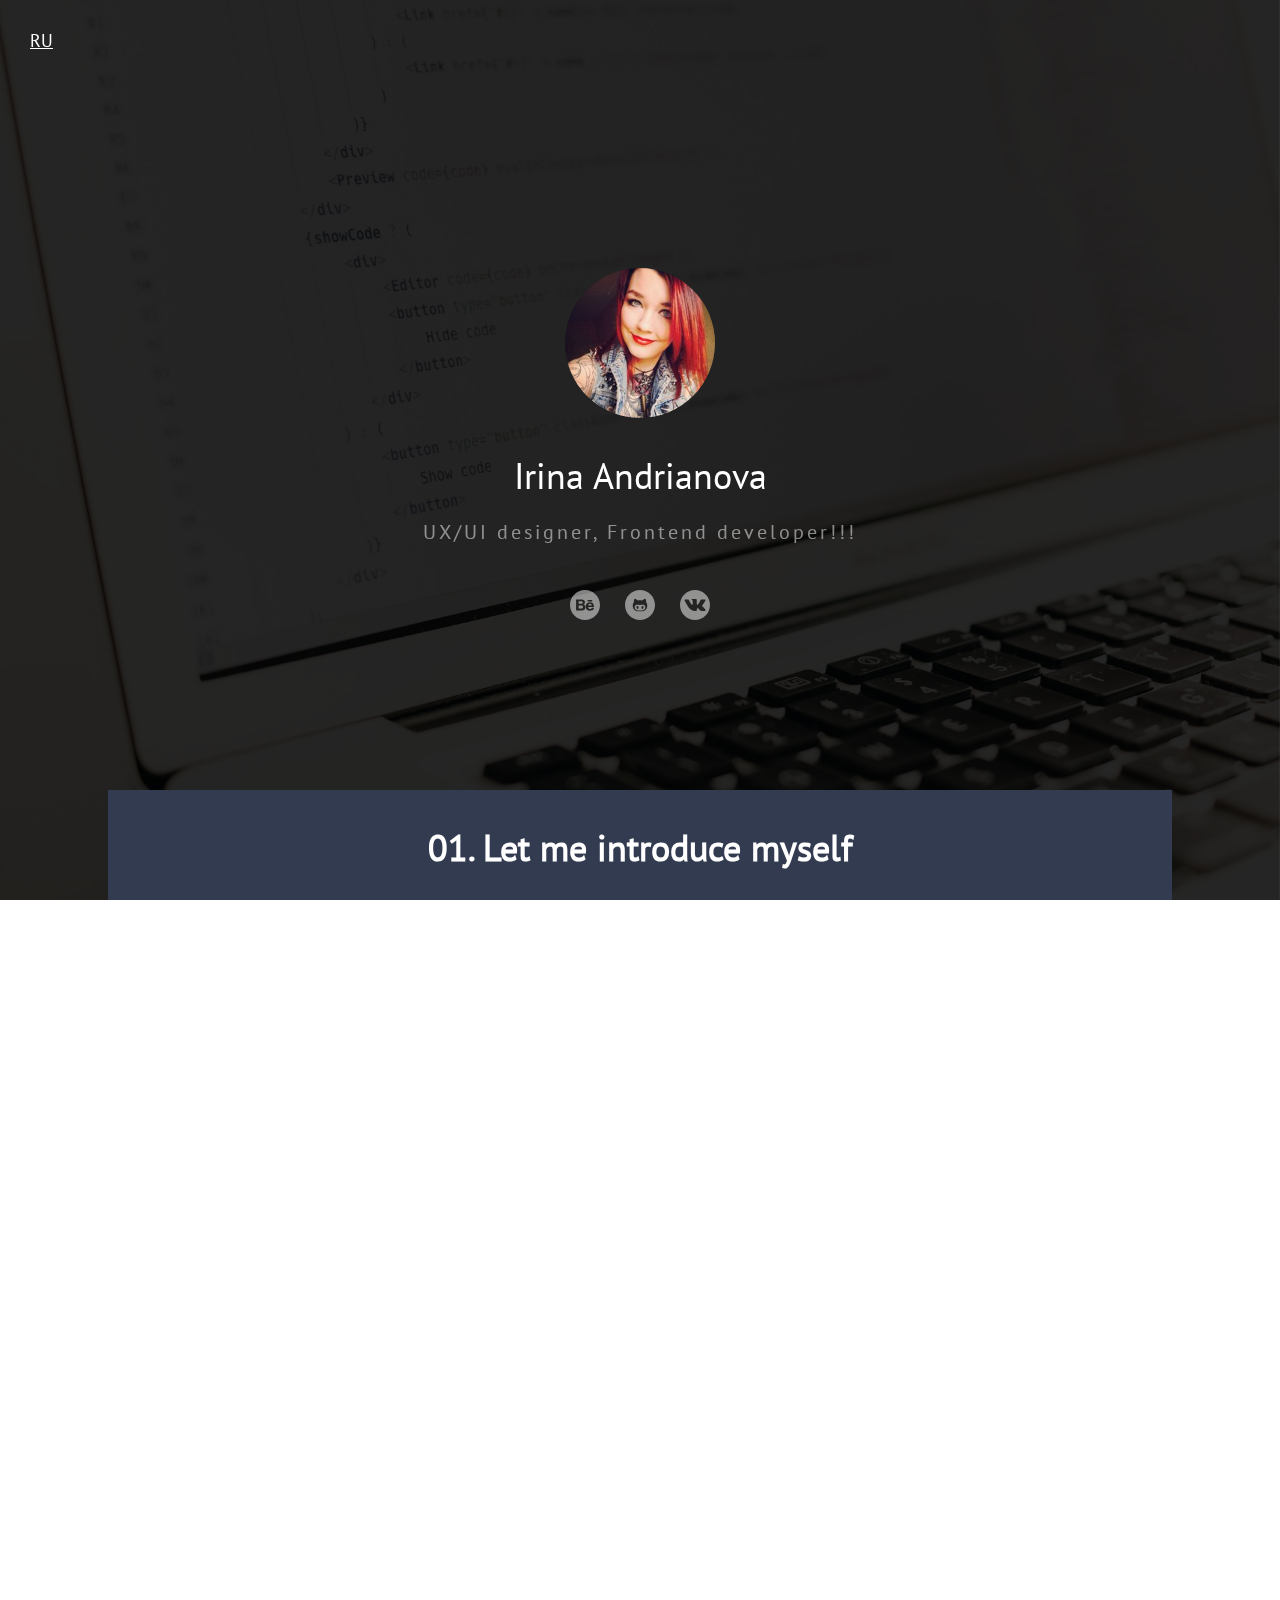
==== index.html @ 2f780cd1 "design" ====
<!DOCTYPE html>
<html>
	<head>
	<meta charset="UTF-8">
	<meta http-equiv="X-UA-Compatible" content="IE=edge,chrome=1">
	<meta name="viewport" content="width=device-width, initial-scale=1">
	<title> Irina Andrianova </title>
	<link href='css/style.css' media='screen, projection' rel='stylesheet' type='text/css' />
	<link href="../img/favicon.ico" rel="shortcut icon" type="image/x-icon" />
</head>
<body>
	<header class='header'>
	<a href="#" class="header__interlink englishActive_js" id="interlink" title="Поменять язык!!!">
		RU
	</a>
	<div class="container">
		<div class="row middle-xs center-xs">
			<figure class="logo col-xs-12" rol='banner'>
				<img src="../img/photo.jpg" alt="logo irina andrianova" class="logo__photo">
				<span class="logo__text" data-id="name" id="name">Irina Andrianova</span>
				<span class="logo__description" id="range">UX/UI designer, Frontend developer!!!</span>
			</figure>
			<div class="header__socials col-xs-12">
				<div class="header__wrap">
					<a target="_blank" href="https://www.behance.net/irinaoxymoron" class="header__link" title="Behance">
						<svg version="1.1" id="Capa_1" xmlns="http://www.w3.org/2000/svg" xmlns:xlink="http://www.w3.org/1999/xlink" x="0px" y="0px"
	 width="30px" height="30px" viewBox="0 0 49.652 49.652" style="enable-background:new 0 0 49.652 49.652; fill: inherit;"
	 xml:space="preserve">
<g>
	<g>
		<g>
			<path d="M20.894,20.686c0-1.9-1.293-1.9-1.293-1.9h-0.685h-4.634H14.28v4.078h4.991C20.134,22.864,20.894,22.589,20.894,20.686z"
				/>
			<path d="M33.221,22.864c-2.821,0-3.215,2.814-3.215,2.814h6.002C36.008,25.68,36.045,22.864,33.221,22.864z"/>
			<path d="M19.601,25.68h-5.318v4.886h4.711c0.08,0,0.198,0.004,0.339,0c0.757-0.019,2.196-0.235,2.196-2.374
				C21.529,25.656,19.601,25.68,19.601,25.68z"/>
			<path d="M24.826,0C11.137,0,0,11.137,0,24.826c0,13.688,11.137,24.826,24.826,24.826c13.688,0,24.826-11.138,24.826-24.826
				C49.652,11.137,38.516,0,24.826,0z M29.219,16.615h7.539v2.251h-7.539V16.615z M25.407,28.419c0,5.577-5.806,5.395-5.806,5.395
				h-5.318h-0.156h-4.034V15.539h4.034h0.156h5.318c2.891,0,5.172,1.597,5.172,4.867c0,3.269-2.788,3.477-2.788,3.477
				C25.66,23.882,25.407,28.419,25.407,28.419z M39.512,28.119h-9.471c0,3.396,3.217,3.182,3.217,3.182
				c3.036,0,2.93-1.966,2.93-1.966h3.219c0,5.218-6.254,4.859-6.254,4.859c-7.503,0-7.021-6.985-7.021-6.985
				s-0.007-7.022,7.021-7.022C40.549,20.187,39.51,28.119,39.512,28.119z"/>
		</g>
	</g>
</g>
                </svg>
					</a>
					<a target="_blank" href="https://github.com/irinaoxymoron" class="header__link" title="GitHub">
						<svg version="1.1" id="Capa_1" xmlns="http://www.w3.org/2000/svg" xmlns:xlink="http://www.w3.org/1999/xlink" x="0px" y="0px"
	 viewBox="0 0 96 96" width="30px" height="30px"  style="enable-background:new 0 0 96 96; fill: inherit;" xml:space="preserve">
<g>
	<path style="fill:inherit;" d="M48.07,47.746c-0.022,0-0.047-0.001-0.07-0.002c-0.024,0.001-0.049,0.002-0.071,0.002
		c-5.957,0-11.206-1.508-14.308,1.34c-1.859,1.709-2.642,3.768-2.642,5.985c0,9.261,7.42,10.398,16.949,10.398h0.142
		c9.529,0,16.949-1.138,16.949-10.398c0-2.218-0.783-4.276-2.642-5.985C59.275,46.238,54.027,47.746,48.07,47.746z M39.968,60.401
		c-1.813,0-3.283-2.036-3.283-4.547s1.47-4.546,3.283-4.546s3.285,2.035,3.285,4.546S41.781,60.401,39.968,60.401z M56.031,60.401
		c-1.814,0-3.285-2.036-3.285-4.547s1.471-4.546,3.285-4.546c1.812,0,3.283,2.035,3.283,4.546S57.844,60.401,56.031,60.401z M48,0
		C21.489,0,0,21.49,0,48s21.489,48,48,48c26.509,0,48-21.49,48-48S74.509,0,48,0z M52.378,67.701c-0.86,0-2.57,0.002-4.378,0.004
		c-1.809-0.002-3.52-0.004-4.379-0.004c-3.803,0-18.863-0.291-18.863-18.445c0-4.177,1.432-7.233,3.775-9.778
		c-0.374-0.923-0.393-6.165,1.602-11.183c0,0,4.576,0.502,11.5,5.253c1.451-0.401,3.908-0.601,6.365-0.601
		c2.455,0,4.912,0.199,6.365,0.601c6.923-4.751,11.498-5.253,11.498-5.253c1.995,5.018,1.977,10.26,1.603,11.183
		c2.344,2.545,3.776,5.602,3.776,9.778C71.242,67.41,56.181,67.701,52.378,67.701z"/>
</g>
                    </svg>
					</a>
					<a target="_blank" href="https://vk.com/ira_oxymoron" class="header__link" title="Vkontakte">
						<svg version="1.1" id="Capa_1" xmlns="http://www.w3.org/2000/svg" xmlns:xlink="http://www.w3.org/1999/xlink" x="0px" y="0px"
	 width="30px" height="30px" viewBox="0 0 97.75 97.75" style="enable-background:new 0 0 97.75 97.75;" xml:space="preserve"
	>
<g>
	<path d="M48.875,0C21.883,0,0,21.882,0,48.875S21.883,97.75,48.875,97.75S97.75,75.868,97.75,48.875S75.867,0,48.875,0z
		 M73.667,54.161c2.278,2.225,4.688,4.319,6.733,6.774c0.906,1.086,1.76,2.209,2.41,3.472c0.928,1.801,0.09,3.776-1.522,3.883
		l-10.013-0.002c-2.586,0.214-4.644-0.829-6.379-2.597c-1.385-1.409-2.67-2.914-4.004-4.371c-0.545-0.598-1.119-1.161-1.803-1.604
		c-1.365-0.888-2.551-0.616-3.333,0.81c-0.797,1.451-0.979,3.059-1.055,4.674c-0.109,2.361-0.821,2.978-3.19,3.089
		c-5.062,0.237-9.865-0.531-14.329-3.083c-3.938-2.251-6.986-5.428-9.642-9.025c-5.172-7.012-9.133-14.708-12.692-22.625
		c-0.801-1.783-0.215-2.737,1.752-2.774c3.268-0.063,6.536-0.055,9.804-0.003c1.33,0.021,2.21,0.782,2.721,2.037
		c1.766,4.345,3.931,8.479,6.644,12.313c0.723,1.021,1.461,2.039,2.512,2.76c1.16,0.796,2.044,0.533,2.591-0.762
		c0.35-0.823,0.501-1.703,0.577-2.585c0.26-3.021,0.291-6.041-0.159-9.05c-0.28-1.883-1.339-3.099-3.216-3.455
		c-0.956-0.181-0.816-0.535-0.351-1.081c0.807-0.944,1.563-1.528,3.074-1.528l11.313-0.002c1.783,0.35,2.183,1.15,2.425,2.946
		l0.01,12.572c-0.021,0.695,0.349,2.755,1.597,3.21c1,0.33,1.66-0.472,2.258-1.105c2.713-2.879,4.646-6.277,6.377-9.794
		c0.764-1.551,1.423-3.156,2.063-4.764c0.476-1.189,1.216-1.774,2.558-1.754l10.894,0.013c0.321,0,0.647,0.003,0.965,0.058
		c1.836,0.314,2.339,1.104,1.771,2.895c-0.894,2.814-2.631,5.158-4.329,7.508c-1.82,2.516-3.761,4.944-5.563,7.471
		C71.48,50.992,71.611,52.155,73.667,54.161z"/>
</g>
                    </svg>
					</a>
				</div>
			</div>
		</div>
	</div>
</header>
	<div class="wrapp">
		<main class="main-content">
			<div class="content">
    <section>
        <div class="content__title" id="aboutTitle">01. Let me introduce myself</div>
        <p class="content__text" id="aboutText">It is accepted that a designer and a web developer are two
            different specialties. To be honest, I have a different point of view. A good
            UX-specialist should know the basics of programming, should be able to analyze,
            must constantly develop and learn something new. I think that it is very inspiring
            to work! Now I would like to work in a long-term project with interesting
            new tasks. I hope that my skills can be interesting for your company.
        </p>
        <p class="content__text"><span id="aboutText2">Please, contact me for any information relevant to </span><a id="aboutText3" target="_blank" href="http://spb.hh.ru/resume/76d0de3eff0357f2370039ed1f4961724a7471">my resume</a>.</p>
    </section>
</div>
		</main>
	</div>
	<div class="wrapp__works">
		<div class="works">
    <div class="works__title" id="workTitle">02. My works</div>
    <div class="tab" id="tab">
        <div class="tab__links">
            <a href="#" class="tab__link tab__active-link" data-tab="html" id="workCoding">Html coding</a>
            <a href="#" class="tab__link" data-tab="design" id="workDesign">Design</a>
            <a href="#" class="tab__link" data-tab="prototype" id="workPrototype">Prototype</a>
            <a href="#" class="tab__link" data-tab="email" id="workNewsletter">Email newsletter</a>
        </div>
        <div class="tab__content tab__active-content" id="html">
            <div class="tab__item row" >
                <div class="tab__photo col-xs-12 col-xm-6">
                    <div class="tab__wrap">
                        <a target="_blank" href="https://irinaoxymoron.github.io/landing/dist/index.html" class="tab__photo-hidden-text">View project</a>
                        <img src="../img/landing.jpg" alt="landing" class="tab__img">
                    </div>
                </div>
                <div class="tab__text col-xs-12 col-xm-6">
                    <p class="tab__title" id="landingProject">Training project Business Landing</p>
                    <p class="tab__description" id="landingDesc">Stack: Gulp 4.0, Sass, native JS. Adaptive layout, CSS-sprite, BEM methodology.</p>
                </div>
            </div>
            <div class="tab__item row" >
                <div class="tab__photo col-xs-12 col-xm-6">
                    <div class="tab__wrap">
                        <a target="_blank" href="https://irinaoxymoron.github.io/wp-project/dist/index.html" class="tab__photo-hidden-text">View project</a>
                        <img src="../img/wordpress-portfolio.jpg" alt="wordpress" class="tab__img">
                    </div>
                </div>
                <div class="tab__text col-xs-12 col-xm-6">
                    <p class="tab__title" id="wordpressProject">Portfolio for photographer</p>
                    <p class="tab__description" id="wordpressDesc">Stack: WordPress, Gulp 4.0, Sass, jQuery. Adaptive layout. Plugins: jQuery FreeWall, Magnific Popup, NiceScroll, Lazy Load.</p>
                </div>
            </div>
            <div class="tab__item row" >
                <div class="tab__photo col-xs-12 col-xm-6">
                    <div class="tab__wrap">
                        <a target="_blank" href="https://irinaoxymoron.github.io/smitler/dist/index.html" class="tab__photo-hidden-text">View project</a>
                        <img src="../img/smitler.jpg" alt="smitler" class="tab__img">
                    </div>
                </div>
                <div class="tab__text col-xs-12 col-xm-6">
                    <p class="tab__title" id="smitlerProject">Site of beauty salon</p>
                    <p class="tab__description" id="smitlerDesc">Stack: Adobe XD, Gulp 4.0, Sass, jQuery. Adaptive layout. Plugins: OptimizedHTML, Hamburgers, equalHeights, Fotorama, Mmenu, Owl Carousel 2, Selectize.</p>
                </div>
            </div>
        </div>
        <div class="tab__content" id="design">
            <div class="tab__item row" >
                <div class="tab__photo col-xs-12 col-xm-6">
                    <div class="tab__wrap">
                        <a target="_blank" href="https://www.behance.net/gallery/41652117/Game-Portal" class="tab__photo-hidden-text">View project</a>
                        <img src="../img/gameportal.jpg" alt="gameportal" class="tab__img">
                    </div>
                </div>
                <div class="tab__text col-xs-12 col-xm-6">
                    <p class="tab__title" id="gameSite">Games website layout</p>
                    <p class="tab__description" id="gameDesc">Correct me if I'm wrong, but "I'm lost" is a frequent phrase from site users. Convenient navigation is very important, as well as the characteristics of users. For example, gamers like dark colors and often are expressive. Such are they, gamers :)</p>
                </div>
            </div>
        </div>
        <div class="tab__content" id="prototype">
            <div class="tab__item row" >
                <div class="tab__photo col-xs-12 col-xm-6">
                    <div class="tab__wrap">
                        <a target="_blank" href="http://as325t.axshare.com" class="tab__photo-hidden-text">View project</a>
                        <img src="../img/axure.jpg" alt="axure" class="tab__img">
                    </div>
                </div>
                <div class="tab__text col-xs-12 col-xm-6">
                    <p class="tab__title" id="floristPrototype">Prototype</p>
                    <p class="tab__description" id="floristDesc">Prototyping is a very important process in the work of a
                        UX-designer. The best way is not to make a lot of edits of the project but to settle all the issues at the prototype stage.</p>
                </div>
            </div>
        </div>
        <div class="tab__content" id="email">
            <div class="tab__item row" >
                <div class="tab__photo col-xs-12 col-xm-6">
                    <div class="tab__wrap">
                        <a target="_blank" href="https://irinaoxymoron.github.io/email-template/dist/basic.html" class="tab__photo-hidden-text">View project</a>
                        <img src="../img/email-template.jpg" alt="email" class="tab__img">
                    </div>
                </div>
                <div class="tab__text col-xs-12 col-xm-6">
                    <p class="tab__title" id="emailTemplate">Email template</p>
                    <p class="tab__description" id="emailDesc">Ready template for creating email. Stack: Foundation for Emails, Inky, SASS, Gulp. Used to create a corporate newsletter, so the final result is not demonstrated.</p>
                </div>
            </div>
        </div>
    </div>
</div>
		<section class="skills">
    <div class="skills__head" id="skillsTitle">03. Skills</div>
    <div class="skills__content">
        <div class="skills__item">
            <p class="skills__text"><strong>UX/UI:</strong> Axure, Adobe Photoshop, Adobe Illustrator, Adobe After Effects, Adobe Edge Animate;</p>
        </div>
        <div class="skills__item">
            <p class="skills__text"><strong>Frontend:</strong> HTML (responsive, adaptive layout), CSS (SASS/SCSS), E-mail (Foundation for e-mail, custom solutions), JavaScript (pure, jQuery), CMS (Wordpress, Bitrix, Joomla!). Pug, npm, Gulp.</p>
        </div>
        <div class="skills__item">
            <p class="skills__text"><strong id="hobbies">Hobbies:</strong> <span id="hobbiesText">Extreme activities (paragliding, horseback riding, skydiving, travels and hitch-hiking).</span></p>
        </div>
    </div>
</section>
	</div>
	<footer class="footer">
    <div class="container">
        <p class="footer__content"><span id="footerContent">Irina Andrianova</span> &copy; 2017</p>
        <div class="header__socials col-xs-12">
            <div class="header__wrap">
                <a target="_blank" href="https://www.behance.net/irinaoxymoron" class="header__link" title="Behance">
                    <svg version="1.1" id="Capa_1" xmlns="http://www.w3.org/2000/svg" xmlns:xlink="http://www.w3.org/1999/xlink" x="0px" y="0px"
	 width="30px" height="30px" viewBox="0 0 49.652 49.652" style="enable-background:new 0 0 49.652 49.652; fill: inherit;"
	 xml:space="preserve">
<g>
	<g>
		<g>
			<path d="M20.894,20.686c0-1.9-1.293-1.9-1.293-1.9h-0.685h-4.634H14.28v4.078h4.991C20.134,22.864,20.894,22.589,20.894,20.686z"
				/>
			<path d="M33.221,22.864c-2.821,0-3.215,2.814-3.215,2.814h6.002C36.008,25.68,36.045,22.864,33.221,22.864z"/>
			<path d="M19.601,25.68h-5.318v4.886h4.711c0.08,0,0.198,0.004,0.339,0c0.757-0.019,2.196-0.235,2.196-2.374
				C21.529,25.656,19.601,25.68,19.601,25.68z"/>
			<path d="M24.826,0C11.137,0,0,11.137,0,24.826c0,13.688,11.137,24.826,24.826,24.826c13.688,0,24.826-11.138,24.826-24.826
				C49.652,11.137,38.516,0,24.826,0z M29.219,16.615h7.539v2.251h-7.539V16.615z M25.407,28.419c0,5.577-5.806,5.395-5.806,5.395
				h-5.318h-0.156h-4.034V15.539h4.034h0.156h5.318c2.891,0,5.172,1.597,5.172,4.867c0,3.269-2.788,3.477-2.788,3.477
				C25.66,23.882,25.407,28.419,25.407,28.419z M39.512,28.119h-9.471c0,3.396,3.217,3.182,3.217,3.182
				c3.036,0,2.93-1.966,2.93-1.966h3.219c0,5.218-6.254,4.859-6.254,4.859c-7.503,0-7.021-6.985-7.021-6.985
				s-0.007-7.022,7.021-7.022C40.549,20.187,39.51,28.119,39.512,28.119z"/>
		</g>
	</g>
</g>
                </svg>
                </a>
                <a target="_blank" href="https://github.com/irinaoxymoron" class="header__link" title="GitHub">
                    <svg version="1.1" id="Capa_1" xmlns="http://www.w3.org/2000/svg" xmlns:xlink="http://www.w3.org/1999/xlink" x="0px" y="0px"
	 viewBox="0 0 96 96" width="30px" height="30px"  style="enable-background:new 0 0 96 96; fill: inherit;" xml:space="preserve">
<g>
	<path style="fill:inherit;" d="M48.07,47.746c-0.022,0-0.047-0.001-0.07-0.002c-0.024,0.001-0.049,0.002-0.071,0.002
		c-5.957,0-11.206-1.508-14.308,1.34c-1.859,1.709-2.642,3.768-2.642,5.985c0,9.261,7.42,10.398,16.949,10.398h0.142
		c9.529,0,16.949-1.138,16.949-10.398c0-2.218-0.783-4.276-2.642-5.985C59.275,46.238,54.027,47.746,48.07,47.746z M39.968,60.401
		c-1.813,0-3.283-2.036-3.283-4.547s1.47-4.546,3.283-4.546s3.285,2.035,3.285,4.546S41.781,60.401,39.968,60.401z M56.031,60.401
		c-1.814,0-3.285-2.036-3.285-4.547s1.471-4.546,3.285-4.546c1.812,0,3.283,2.035,3.283,4.546S57.844,60.401,56.031,60.401z M48,0
		C21.489,0,0,21.49,0,48s21.489,48,48,48c26.509,0,48-21.49,48-48S74.509,0,48,0z M52.378,67.701c-0.86,0-2.57,0.002-4.378,0.004
		c-1.809-0.002-3.52-0.004-4.379-0.004c-3.803,0-18.863-0.291-18.863-18.445c0-4.177,1.432-7.233,3.775-9.778
		c-0.374-0.923-0.393-6.165,1.602-11.183c0,0,4.576,0.502,11.5,5.253c1.451-0.401,3.908-0.601,6.365-0.601
		c2.455,0,4.912,0.199,6.365,0.601c6.923-4.751,11.498-5.253,11.498-5.253c1.995,5.018,1.977,10.26,1.603,11.183
		c2.344,2.545,3.776,5.602,3.776,9.778C71.242,67.41,56.181,67.701,52.378,67.701z"/>
</g>
                    </svg>
                </a>
                <a target="_blank" href="https://vk.com/ira_oxymoron" class="header__link" title="Vkontakte">
                    <svg version="1.1" id="Capa_1" xmlns="http://www.w3.org/2000/svg" xmlns:xlink="http://www.w3.org/1999/xlink" x="0px" y="0px"
	 width="30px" height="30px" viewBox="0 0 97.75 97.75" style="enable-background:new 0 0 97.75 97.75;" xml:space="preserve"
	>
<g>
	<path d="M48.875,0C21.883,0,0,21.882,0,48.875S21.883,97.75,48.875,97.75S97.75,75.868,97.75,48.875S75.867,0,48.875,0z
		 M73.667,54.161c2.278,2.225,4.688,4.319,6.733,6.774c0.906,1.086,1.76,2.209,2.41,3.472c0.928,1.801,0.09,3.776-1.522,3.883
		l-10.013-0.002c-2.586,0.214-4.644-0.829-6.379-2.597c-1.385-1.409-2.67-2.914-4.004-4.371c-0.545-0.598-1.119-1.161-1.803-1.604
		c-1.365-0.888-2.551-0.616-3.333,0.81c-0.797,1.451-0.979,3.059-1.055,4.674c-0.109,2.361-0.821,2.978-3.19,3.089
		c-5.062,0.237-9.865-0.531-14.329-3.083c-3.938-2.251-6.986-5.428-9.642-9.025c-5.172-7.012-9.133-14.708-12.692-22.625
		c-0.801-1.783-0.215-2.737,1.752-2.774c3.268-0.063,6.536-0.055,9.804-0.003c1.33,0.021,2.21,0.782,2.721,2.037
		c1.766,4.345,3.931,8.479,6.644,12.313c0.723,1.021,1.461,2.039,2.512,2.76c1.16,0.796,2.044,0.533,2.591-0.762
		c0.35-0.823,0.501-1.703,0.577-2.585c0.26-3.021,0.291-6.041-0.159-9.05c-0.28-1.883-1.339-3.099-3.216-3.455
		c-0.956-0.181-0.816-0.535-0.351-1.081c0.807-0.944,1.563-1.528,3.074-1.528l11.313-0.002c1.783,0.35,2.183,1.15,2.425,2.946
		l0.01,12.572c-0.021,0.695,0.349,2.755,1.597,3.21c1,0.33,1.66-0.472,2.258-1.105c2.713-2.879,4.646-6.277,6.377-9.794
		c0.764-1.551,1.423-3.156,2.063-4.764c0.476-1.189,1.216-1.774,2.558-1.754l10.894,0.013c0.321,0,0.647,0.003,0.965,0.058
		c1.836,0.314,2.339,1.104,1.771,2.895c-0.894,2.814-2.631,5.158-4.329,7.508c-1.82,2.516-3.761,4.944-5.563,7.471
		C71.48,50.992,71.611,52.155,73.667,54.161z"/>
</g>
                    </svg>
                </a>
            </div>
        </div>
    </div>
</footer>
	<!-- scripts -->
	<script src="js/js-main.js"></script>
</body>
</html>
---- css/style.css ----
@charset "UTF-8";/*! normalize.css v5.0.0 | MIT License | github.com/necolas/normalize.css */html{font-family:sans-serif;line-height:1.15;-ms-text-size-adjust:100%;-webkit-text-size-adjust:100%}body{margin:0}article,aside,footer,header,nav,section{display:block}h1{font-size:2em;margin:.67em 0}figcaption,figure,main{display:block}figure{margin:1em 40px}hr{box-sizing:content-box;height:0;overflow:visible}pre{font-family:monospace,monospace;font-size:1em}a{background-color:transparent;-webkit-text-decoration-skip:objects}a:active,a:hover{outline-width:0}abbr[title]{border-bottom:none;text-decoration:underline;text-decoration:underline dotted}b,strong{font-weight:inherit}b,strong{font-weight:bolder}code,kbd,samp{font-family:monospace,monospace;font-size:1em}dfn{font-style:italic}mark{background-color:#ff0;color:#000}small{font-size:80%}sub,sup{font-size:75%;line-height:0;position:relative;vertical-align:baseline}sub{bottom:-.25em}sup{top:-.5em}audio,video{display:inline-block}audio:not([controls]){display:none;height:0}img{border-style:none}svg:not(:root){overflow:hidden}button,input,optgroup,select,textarea{font-family:sans-serif;font-size:100%;line-height:1.15;margin:0}button,input{overflow:visible}button,select{text-transform:none}[type=reset],[type=submit],button,html [type=button]{-webkit-appearance:button}[type=button]::-moz-focus-inner,[type=reset]::-moz-focus-inner,[type=submit]::-moz-focus-inner,button::-moz-focus-inner{border-style:none;padding:0}[type=button]:-moz-focusring,[type=reset]:-moz-focusring,[type=submit]:-moz-focusring,button:-moz-focusring{outline:1px dotted ButtonText}fieldset{border:1px solid silver;margin:0 2px;padding:.35em .625em .75em}legend{box-sizing:border-box;color:inherit;display:table;max-width:100%;padding:0;white-space:normal}progress{display:inline-block;vertical-align:baseline}textarea{overflow:auto}[type=checkbox],[type=radio]{box-sizing:border-box;padding:0}[type=number]::-webkit-inner-spin-button,[type=number]::-webkit-outer-spin-button{height:auto}[type=search]{-webkit-appearance:textfield;outline-offset:-2px}[type=search]::-webkit-search-cancel-button,[type=search]::-webkit-search-decoration{-webkit-appearance:none}::-webkit-file-upload-button{-webkit-appearance:button;font:inherit}details,menu{display:block}summary{display:list-item}canvas{display:inline-block}template{display:none}[hidden]{display:none}@font-face{font-family:PTSans;src:url(../fonts/PTSans/PT_Sans-Regular.eot);src:url(../fonts/PTSans/PT_Sans-Regular.eot?#iefix) format("embedded-opentype"),url(../fonts/PTSans/PT_Sans-Regular.woff2) format("woff2"),url(../fonts/PTSans/PT_Sans-Regular.woff) format("woff"),url(../fonts/PTSans/PT_Sans-Regular.ttf) format("truetype")}@font-face{font-family:RalewayRegular;src:url(../fonts/RalewayRegular/RalewayRegular.woff) format("woff"),url(../fonts/RalewayRegular/RalewayRegular.ttf) format("ttf"),url(../fonts/RalewayRegular/RalewayRegular.eot) format("eot")}body{position:relative;min-height:100vh;height:100%;perspective:1px;transform-style:preserve-3d;overflow-y:scroll;overflow-x:hidden}html{font-size:18px;height:100%;overflow:hidden}.footer:after,.header:after,.main-content:after{display:table;clear:both;content:''}p{margin:0 0 8px}a{text-decoration:underline;color:#fff}a a:hover{text-decoration:none}h1,h2,h3,h4,h5,h6{margin:0}img{max-width:100%;height:auto;vertical-align:top}dir,figure,menu,ul{padding:0;margin:0;display:block;list-style-type:disc}label{font-weight:400;display:block;text-align:left}li{list-style-position:inside;list-style:none}body{margin:0}*{box-sizing:border-box}:focus{outline:0}footer{margin-top:auto}body{font-family:PTSans;font-weight:400;font-style:normal;font-size:18px;line-height:36px}article,section{width:100%}.header{position:relative;color:#fff}.header a{color:#fff}.header h1,.header h2,.header h3,.header h4,.header h5,.header h6{color:#fff}.header .line-sep,.header .overText--line-sep{background-color:#fff}.header .history-text{color:#fff}.header .row{height:100%}.main-content{display:-ms-flexbox;display:flex;-ms-flex-direction:column;flex-direction:column;max-width:1200px;margin:0 auto;padding:10px 30px 0}@media (max-width:599px){.main-content{padding:0}}.wrapp{background:rgba(0,0,0,.5);position:relative;z-index:2}.wrapp__works{background:#f3f3f3;margin:0 auto;padding:60px 30px;position:relative;z-index:2}h1,h2,h3,h4,h5,h6{color:#495058}h1{font-size:24px;font-weight:400;line-height:28px;margin-bottom:0;padding-bottom:25px}h2{font-size:20px;line-height:25px;margin-bottom:0;padding-bottom:10px}h3{font-size:1.66667rem;line-height:1.77778rem;margin-bottom:0;padding-bottom:.94444rem}h4{font-size:1.33333rem;line-height:1.55556rem;margin-bottom:1.11111rem}h5{font-size:1.33333rem;line-height:1.55556rem;margin-bottom:.66667rem}h6{font-size:1rem;line-height:1.11111rem;margin-bottom:0}.container{height:100%;max-width:90%;padding-right:16px;padding-left:16px;width:90%;margin-right:auto;margin-left:auto}@media (min-width:1200px){.container{max-width:1064px}}input[placeholder]{text-overflow:ellipsis}input::-webkit-input-placeholder{opacity:.54;transition:opacity .3s ease}input::-moz-placeholder{opacity:.54;transition:opacity .3s ease}input:-moz-placeholder{opacity:.54;transition:opacity .3s ease}input:-ms-input-placeholder{opacity:.54;transition:opacity .3s ease}input:focus::-webkit-input-placeholder{opacity:0;transition:opacity .3s ease}input:focus::-moz-placeholder{opacity:0;transition:opacity .3s ease}input:focus:-moz-placeholder{opacity:0;transition:opacity .3s ease}input:focus:-ms-input-placeholder{opacity:0;transition:opacity .3s ease}textarea::-webkit-input-placeholder{opacity:.54;transition:opacity .3s ease}textarea::-moz-placeholder{opacity:.54;transition:opacity .3s ease}textarea:-moz-placeholder{opacity:.54;transition:opacity .3s ease}textarea:-ms-input-placeholder{opacity:.54;transition:opacity .3s ease}textarea:focus::-webkit-input-placeholder{opacity:0;transition:opacity .3s ease}textarea:focus::-moz-placeholder{opacity:0;transition:opacity .3s ease}textarea:focus:-moz-placeholder{opacity:0;transition:opacity .3s ease}textarea:focus:-ms-input-placeholder{opacity:0;transition:opacity .3s ease}.container-fluid{box-sizing:border-box;margin-right:auto;margin-left:auto;padding-right:32px;padding-left:32px}.row{-ms-flex:0 1 auto;flex:0 1 auto;box-sizing:border-box;display:-ms-flexbox;display:flex;-ms-flex-direction:row;flex-direction:row;-ms-flex-wrap:wrap;flex-wrap:wrap;margin-right:-16px;margin-left:-16px}.column{box-sizing:border-box;-ms-flex-positive:0;flex-grow:0;-ms-flex-negative:0;flex-shrink:0;padding-right:16px;padding-left:16px}.col-xs{box-sizing:border-box;-ms-flex-positive:0;flex-grow:0;-ms-flex-negative:0;flex-shrink:0;padding-right:16px;padding-left:16px;-ms-flex-positive:1;flex-grow:1;-ms-flex-preferred-size:0;flex-basis:0;max-width:100%}.col-xs-1{box-sizing:border-box;-ms-flex-positive:0;flex-grow:0;-ms-flex-negative:0;flex-shrink:0;padding-right:16px;padding-left:16px;-ms-flex-preferred-size:8.33333%;flex-basis:8.33333%;max-width:8.33333%}.col-xs-2{box-sizing:border-box;-ms-flex-positive:0;flex-grow:0;-ms-flex-negative:0;flex-shrink:0;padding-right:16px;padding-left:16px;-ms-flex-preferred-size:16.66667%;flex-basis:16.66667%;max-width:16.66667%}.col-xs-3{box-sizing:border-box;-ms-flex-positive:0;flex-grow:0;-ms-flex-negative:0;flex-shrink:0;padding-right:16px;padding-left:16px;-ms-flex-preferred-size:25%;flex-basis:25%;max-width:25%}.col-xs-4{box-sizing:border-box;-ms-flex-positive:0;flex-grow:0;-ms-flex-negative:0;flex-shrink:0;padding-right:16px;padding-left:16px;-ms-flex-preferred-size:33.33333%;flex-basis:33.33333%;max-width:33.33333%}.col-xs-5{box-sizing:border-box;-ms-flex-positive:0;flex-grow:0;-ms-flex-negative:0;flex-shrink:0;padding-right:16px;padding-left:16px;-ms-flex-preferred-size:41.66667%;flex-basis:41.66667%;max-width:41.66667%}.col-xs-6{box-sizing:border-box;-ms-flex-positive:0;flex-grow:0;-ms-flex-negative:0;flex-shrink:0;padding-right:16px;padding-left:16px;-ms-flex-preferred-size:50%;flex-basis:50%;max-width:50%}.col-xs-7{box-sizing:border-box;-ms-flex-positive:0;flex-grow:0;-ms-flex-negative:0;flex-shrink:0;padding-right:16px;padding-left:16px;-ms-flex-preferred-size:58.33333%;flex-basis:58.33333%;max-width:58.33333%}.col-xs-8{box-sizing:border-box;-ms-flex-positive:0;flex-grow:0;-ms-flex-negative:0;flex-shrink:0;padding-right:16px;padding-left:16px;-ms-flex-preferred-size:66.66667%;flex-basis:66.66667%;max-width:66.66667%}.col-xs-9{box-sizing:border-box;-ms-flex-positive:0;flex-grow:0;-ms-flex-negative:0;flex-shrink:0;padding-right:16px;padding-left:16px;-ms-flex-preferred-size:75%;flex-basis:75%;max-width:75%}.col-xs-10{box-sizing:border-box;-ms-flex-positive:0;flex-grow:0;-ms-flex-negative:0;flex-shrink:0;padding-right:16px;padding-left:16px;-ms-flex-preferred-size:83.33333%;flex-basis:83.33333%;max-width:83.33333%}.col-xs-11{box-sizing:border-box;-ms-flex-positive:0;flex-grow:0;-ms-flex-negative:0;flex-shrink:0;padding-right:16px;padding-left:16px;-ms-flex-preferred-size:91.66667%;flex-basis:91.66667%;max-width:91.66667%}.col-xs-12{box-sizing:border-box;-ms-flex-positive:0;flex-grow:0;-ms-flex-negative:0;flex-shrink:0;padding-right:16px;padding-left:16px;-ms-flex-preferred-size:100%;flex-basis:100%;max-width:100%}@media screen and (min-width:600px){.col-xm{box-sizing:border-box;-ms-flex-positive:0;flex-grow:0;-ms-flex-negative:0;flex-shrink:0;padding-right:16px;padding-left:16px;-ms-flex-positive:1;flex-grow:1;-ms-flex-preferred-size:0;flex-basis:0;max-width:100%}.col-xm-1{box-sizing:border-box;-ms-flex-positive:0;flex-grow:0;-ms-flex-negative:0;flex-shrink:0;padding-right:16px;padding-left:16px;-ms-flex-preferred-size:8.33333%;flex-basis:8.33333%;max-width:8.33333%}.col-xm-2{box-sizing:border-box;-ms-flex-positive:0;flex-grow:0;-ms-flex-negative:0;flex-shrink:0;padding-right:16px;padding-left:16px;-ms-flex-preferred-size:16.66667%;flex-basis:16.66667%;max-width:16.66667%}.col-xm-3{box-sizing:border-box;-ms-flex-positive:0;flex-grow:0;-ms-flex-negative:0;flex-shrink:0;padding-right:16px;padding-left:16px;-ms-flex-preferred-size:25%;flex-basis:25%;max-width:25%}.col-xm-4{box-sizing:border-box;-ms-flex-positive:0;flex-grow:0;-ms-flex-negative:0;flex-shrink:0;padding-right:16px;padding-left:16px;-ms-flex-preferred-size:33.33333%;flex-basis:33.33333%;max-width:33.33333%}.col-xm-5{box-sizing:border-box;-ms-flex-positive:0;flex-grow:0;-ms-flex-negative:0;flex-shrink:0;padding-right:16px;padding-left:16px;-ms-flex-preferred-size:41.66667%;flex-basis:41.66667%;max-width:41.66667%}.col-xm-6{box-sizing:border-box;-ms-flex-positive:0;flex-grow:0;-ms-flex-negative:0;flex-shrink:0;padding-right:16px;padding-left:16px;-ms-flex-preferred-size:50%;flex-basis:50%;max-width:50%}.col-xm-7{box-sizing:border-box;-ms-flex-positive:0;flex-grow:0;-ms-flex-negative:0;flex-shrink:0;padding-right:16px;padding-left:16px;-ms-flex-preferred-size:58.33333%;flex-basis:58.33333%;max-width:58.33333%}.col-xm-8{box-sizing:border-box;-ms-flex-positive:0;flex-grow:0;-ms-flex-negative:0;flex-shrink:0;padding-right:16px;padding-left:16px;-ms-flex-preferred-size:66.66667%;flex-basis:66.66667%;max-width:66.66667%}.col-xm-9{box-sizing:border-box;-ms-flex-positive:0;flex-grow:0;-ms-flex-negative:0;flex-shrink:0;padding-right:16px;padding-left:16px;-ms-flex-preferred-size:75%;flex-basis:75%;max-width:75%}.col-xm-10{box-sizing:border-box;-ms-flex-positive:0;flex-grow:0;-ms-flex-negative:0;flex-shrink:0;padding-right:16px;padding-left:16px;-ms-flex-preferred-size:83.33333%;flex-basis:83.33333%;max-width:83.33333%}.col-xm-11{box-sizing:border-box;-ms-flex-positive:0;flex-grow:0;-ms-flex-negative:0;flex-shrink:0;padding-right:16px;padding-left:16px;-ms-flex-preferred-size:91.66667%;flex-basis:91.66667%;max-width:91.66667%}.col-xm-12{box-sizing:border-box;-ms-flex-positive:0;flex-grow:0;-ms-flex-negative:0;flex-shrink:0;padding-right:16px;padding-left:16px;-ms-flex-preferred-size:100%;flex-basis:100%;max-width:100%}}@media screen and (min-width:900px){.col-sm{box-sizing:border-box;-ms-flex-positive:0;flex-grow:0;-ms-flex-negative:0;flex-shrink:0;padding-right:16px;padding-left:16px;-ms-flex-positive:1;flex-grow:1;-ms-flex-preferred-size:0;flex-basis:0;max-width:100%}.col-sm-1{box-sizing:border-box;-ms-flex-positive:0;flex-grow:0;-ms-flex-negative:0;flex-shrink:0;padding-right:16px;padding-left:16px;-ms-flex-preferred-size:8.33333%;flex-basis:8.33333%;max-width:8.33333%}.col-sm-2{box-sizing:border-box;-ms-flex-positive:0;flex-grow:0;-ms-flex-negative:0;flex-shrink:0;padding-right:16px;padding-left:16px;-ms-flex-preferred-size:16.66667%;flex-basis:16.66667%;max-width:16.66667%}.col-sm-3{box-sizing:border-box;-ms-flex-positive:0;flex-grow:0;-ms-flex-negative:0;flex-shrink:0;padding-right:16px;padding-left:16px;-ms-flex-preferred-size:25%;flex-basis:25%;max-width:25%}.col-sm-4{box-sizing:border-box;-ms-flex-positive:0;flex-grow:0;-ms-flex-negative:0;flex-shrink:0;padding-right:16px;padding-left:16px;-ms-flex-preferred-size:33.33333%;flex-basis:33.33333%;max-width:33.33333%}.col-sm-5{box-sizing:border-box;-ms-flex-positive:0;flex-grow:0;-ms-flex-negative:0;flex-shrink:0;padding-right:16px;padding-left:16px;-ms-flex-preferred-size:41.66667%;flex-basis:41.66667%;max-width:41.66667%}.col-sm-6{box-sizing:border-box;-ms-flex-positive:0;flex-grow:0;-ms-flex-negative:0;flex-shrink:0;padding-right:16px;padding-left:16px;-ms-flex-preferred-size:50%;flex-basis:50%;max-width:50%}.col-sm-7{box-sizing:border-box;-ms-flex-positive:0;flex-grow:0;-ms-flex-negative:0;flex-shrink:0;padding-right:16px;padding-left:16px;-ms-flex-preferred-size:58.33333%;flex-basis:58.33333%;max-width:58.33333%}.col-sm-8{box-sizing:border-box;-ms-flex-positive:0;flex-grow:0;-ms-flex-negative:0;flex-shrink:0;padding-right:16px;padding-left:16px;-ms-flex-preferred-size:66.66667%;flex-basis:66.66667%;max-width:66.66667%}.col-sm-9{box-sizing:border-box;-ms-flex-positive:0;flex-grow:0;-ms-flex-negative:0;flex-shrink:0;padding-right:16px;padding-left:16px;-ms-flex-preferred-size:75%;flex-basis:75%;max-width:75%}.col-sm-10{box-sizing:border-box;-ms-flex-positive:0;flex-grow:0;-ms-flex-negative:0;flex-shrink:0;padding-right:16px;padding-left:16px;-ms-flex-preferred-size:83.33333%;flex-basis:83.33333%;max-width:83.33333%}.col-sm-11{box-sizing:border-box;-ms-flex-positive:0;flex-grow:0;-ms-flex-negative:0;flex-shrink:0;padding-right:16px;padding-left:16px;-ms-flex-preferred-size:91.66667%;flex-basis:91.66667%;max-width:91.66667%}.col-sm-12{box-sizing:border-box;-ms-flex-positive:0;flex-grow:0;-ms-flex-negative:0;flex-shrink:0;padding-right:16px;padding-left:16px;-ms-flex-preferred-size:100%;flex-basis:100%;max-width:100%}}@media screen and (min-width:990px){.col-md{box-sizing:border-box;-ms-flex-positive:0;flex-grow:0;-ms-flex-negative:0;flex-shrink:0;padding-right:16px;padding-left:16px;-ms-flex-positive:1;flex-grow:1;-ms-flex-preferred-size:0;flex-basis:0;max-width:100%}.col-md-1{box-sizing:border-box;-ms-flex-positive:0;flex-grow:0;-ms-flex-negative:0;flex-shrink:0;padding-right:16px;padding-left:16px;-ms-flex-preferred-size:8.33333%;flex-basis:8.33333%;max-width:8.33333%}.col-md-2{box-sizing:border-box;-ms-flex-positive:0;flex-grow:0;-ms-flex-negative:0;flex-shrink:0;padding-right:16px;padding-left:16px;-ms-flex-preferred-size:16.66667%;flex-basis:16.66667%;max-width:16.66667%}.col-md-3{box-sizing:border-box;-ms-flex-positive:0;flex-grow:0;-ms-flex-negative:0;flex-shrink:0;padding-right:16px;padding-left:16px;-ms-flex-preferred-size:25%;flex-basis:25%;max-width:25%}.col-md-4{box-sizing:border-box;-ms-flex-positive:0;flex-grow:0;-ms-flex-negative:0;flex-shrink:0;padding-right:16px;padding-left:16px;-ms-flex-preferred-size:33.33333%;flex-basis:33.33333%;max-width:33.33333%}.col-md-5{box-sizing:border-box;-ms-flex-positive:0;flex-grow:0;-ms-flex-negative:0;flex-shrink:0;padding-right:16px;padding-left:16px;-ms-flex-preferred-size:41.66667%;flex-basis:41.66667%;max-width:41.66667%}.col-md-6{box-sizing:border-box;-ms-flex-positive:0;flex-grow:0;-ms-flex-negative:0;flex-shrink:0;padding-right:16px;padding-left:16px;-ms-flex-preferred-size:50%;flex-basis:50%;max-width:50%}.col-md-7{box-sizing:border-box;-ms-flex-positive:0;flex-grow:0;-ms-flex-negative:0;flex-shrink:0;padding-right:16px;padding-left:16px;-ms-flex-preferred-size:58.33333%;flex-basis:58.33333%;max-width:58.33333%}.col-md-8{box-sizing:border-box;-ms-flex-positive:0;flex-grow:0;-ms-flex-negative:0;flex-shrink:0;padding-right:16px;padding-left:16px;-ms-flex-preferred-size:66.66667%;flex-basis:66.66667%;max-width:66.66667%}.col-md-9{box-sizing:border-box;-ms-flex-positive:0;flex-grow:0;-ms-flex-negative:0;flex-shrink:0;padding-right:16px;padding-left:16px;-ms-flex-preferred-size:75%;flex-basis:75%;max-width:75%}.col-md-10{box-sizing:border-box;-ms-flex-positive:0;flex-grow:0;-ms-flex-negative:0;flex-shrink:0;padding-right:16px;padding-left:16px;-ms-flex-preferred-size:83.33333%;flex-basis:83.33333%;max-width:83.33333%}.col-md-11{box-sizing:border-box;-ms-flex-positive:0;flex-grow:0;-ms-flex-negative:0;flex-shrink:0;padding-right:16px;padding-left:16px;-ms-flex-preferred-size:91.66667%;flex-basis:91.66667%;max-width:91.66667%}.col-md-12{box-sizing:border-box;-ms-flex-positive:0;flex-grow:0;-ms-flex-negative:0;flex-shrink:0;padding-right:16px;padding-left:16px;-ms-flex-preferred-size:100%;flex-basis:100%;max-width:100%}}@media screen and (min-width:1200px){.col-lg{box-sizing:border-box;-ms-flex-positive:0;flex-grow:0;-ms-flex-negative:0;flex-shrink:0;padding-right:16px;padding-left:16px;-ms-flex-positive:1;flex-grow:1;-ms-flex-preferred-size:0;flex-basis:0;max-width:100%}.col-lg-1{box-sizing:border-box;-ms-flex-positive:0;flex-grow:0;-ms-flex-negative:0;flex-shrink:0;padding-right:16px;padding-left:16px;-ms-flex-preferred-size:8.33333%;flex-basis:8.33333%;max-width:8.33333%}.col-lg-2{box-sizing:border-box;-ms-flex-positive:0;flex-grow:0;-ms-flex-negative:0;flex-shrink:0;padding-right:16px;padding-left:16px;-ms-flex-preferred-size:16.66667%;flex-basis:16.66667%;max-width:16.66667%}.col-lg-3{box-sizing:border-box;-ms-flex-positive:0;flex-grow:0;-ms-flex-negative:0;flex-shrink:0;padding-right:16px;padding-left:16px;-ms-flex-preferred-size:25%;flex-basis:25%;max-width:25%}.col-lg-4{box-sizing:border-box;-ms-flex-positive:0;flex-grow:0;-ms-flex-negative:0;flex-shrink:0;padding-right:16px;padding-left:16px;-ms-flex-preferred-size:33.33333%;flex-basis:33.33333%;max-width:33.33333%}.col-lg-5{box-sizing:border-box;-ms-flex-positive:0;flex-grow:0;-ms-flex-negative:0;flex-shrink:0;padding-right:16px;padding-left:16px;-ms-flex-preferred-size:41.66667%;flex-basis:41.66667%;max-width:41.66667%}.col-lg-6{box-sizing:border-box;-ms-flex-positive:0;flex-grow:0;-ms-flex-negative:0;flex-shrink:0;padding-right:16px;padding-left:16px;-ms-flex-preferred-size:50%;flex-basis:50%;max-width:50%}.col-lg-7{box-sizing:border-box;-ms-flex-positive:0;flex-grow:0;-ms-flex-negative:0;flex-shrink:0;padding-right:16px;padding-left:16px;-ms-flex-preferred-size:58.33333%;flex-basis:58.33333%;max-width:58.33333%}.col-lg-8{box-sizing:border-box;-ms-flex-positive:0;flex-grow:0;-ms-flex-negative:0;flex-shrink:0;padding-right:16px;padding-left:16px;-ms-flex-preferred-size:66.66667%;flex-basis:66.66667%;max-width:66.66667%}.col-lg-9{box-sizing:border-box;-ms-flex-positive:0;flex-grow:0;-ms-flex-negative:0;flex-shrink:0;padding-right:16px;padding-left:16px;-ms-flex-preferred-size:75%;flex-basis:75%;max-width:75%}.col-lg-10{box-sizing:border-box;-ms-flex-positive:0;flex-grow:0;-ms-flex-negative:0;flex-shrink:0;padding-right:16px;padding-left:16px;-ms-flex-preferred-size:83.33333%;flex-basis:83.33333%;max-width:83.33333%}.col-lg-11{box-sizing:border-box;-ms-flex-positive:0;flex-grow:0;-ms-flex-negative:0;flex-shrink:0;padding-right:16px;padding-left:16px;-ms-flex-preferred-size:91.66667%;flex-basis:91.66667%;max-width:91.66667%}.col-lg-12{box-sizing:border-box;-ms-flex-positive:0;flex-grow:0;-ms-flex-negative:0;flex-shrink:0;padding-right:16px;padding-left:16px;-ms-flex-preferred-size:100%;flex-basis:100%;max-width:100%}}.col-xs-offset-1{box-sizing:border-box;-ms-flex-positive:0;flex-grow:0;-ms-flex-negative:0;flex-shrink:0;padding-right:16px;padding-left:16px;margin-left:8.33333%}.col-xs-offset-2{box-sizing:border-box;-ms-flex-positive:0;flex-grow:0;-ms-flex-negative:0;flex-shrink:0;padding-right:16px;padding-left:16px;margin-left:16.66667%}.col-xs-offset-3{box-sizing:border-box;-ms-flex-positive:0;flex-grow:0;-ms-flex-negative:0;flex-shrink:0;padding-right:16px;padding-left:16px;margin-left:25%}.col-xs-offset-4{box-sizing:border-box;-ms-flex-positive:0;flex-grow:0;-ms-flex-negative:0;flex-shrink:0;padding-right:16px;padding-left:16px;margin-left:33.33333%}.col-xs-offset-5{box-sizing:border-box;-ms-flex-positive:0;flex-grow:0;-ms-flex-negative:0;flex-shrink:0;padding-right:16px;padding-left:16px;margin-left:41.66667%}.col-xs-offset-6{box-sizing:border-box;-ms-flex-positive:0;flex-grow:0;-ms-flex-negative:0;flex-shrink:0;padding-right:16px;padding-left:16px;margin-left:50%}.col-xs-offset-7{box-sizing:border-box;-ms-flex-positive:0;flex-grow:0;-ms-flex-negative:0;flex-shrink:0;padding-right:16px;padding-left:16px;margin-left:58.33333%}.col-xs-offset-8{box-sizing:border-box;-ms-flex-positive:0;flex-grow:0;-ms-flex-negative:0;flex-shrink:0;padding-right:16px;padding-left:16px;margin-left:66.66667%}.col-xs-offset-9{box-sizing:border-box;-ms-flex-positive:0;flex-grow:0;-ms-flex-negative:0;flex-shrink:0;padding-right:16px;padding-left:16px;margin-left:75%}.col-xs-offset-10{box-sizing:border-box;-ms-flex-positive:0;flex-grow:0;-ms-flex-negative:0;flex-shrink:0;padding-right:16px;padding-left:16px;margin-left:83.33333%}.col-xs-offset-11{box-sizing:border-box;-ms-flex-positive:0;flex-grow:0;-ms-flex-negative:0;flex-shrink:0;padding-right:16px;padding-left:16px;margin-left:91.66667%}.col-xs-offset-12{box-sizing:border-box;-ms-flex-positive:0;flex-grow:0;-ms-flex-negative:0;flex-shrink:0;padding-right:16px;padding-left:16px;margin-left:100%}@media screen and (min-width:600px){.col-xm-offset-1{box-sizing:border-box;-ms-flex-positive:0;flex-grow:0;-ms-flex-negative:0;flex-shrink:0;padding-right:16px;padding-left:16px;margin-left:8.33333%}}@media screen and (min-width:600px){.col-xm-offset-2{box-sizing:border-box;-ms-flex-positive:0;flex-grow:0;-ms-flex-negative:0;flex-shrink:0;padding-right:16px;padding-left:16px;margin-left:16.66667%}}@media screen and (min-width:600px){.col-xm-offset-3{box-sizing:border-box;-ms-flex-positive:0;flex-grow:0;-ms-flex-negative:0;flex-shrink:0;padding-right:16px;padding-left:16px;margin-left:25%}}@media screen and (min-width:600px){.col-xm-offset-4{box-sizing:border-box;-ms-flex-positive:0;flex-grow:0;-ms-flex-negative:0;flex-shrink:0;padding-right:16px;padding-left:16px;margin-left:33.33333%}}@media screen and (min-width:600px){.col-xm-offset-5{box-sizing:border-box;-ms-flex-positive:0;flex-grow:0;-ms-flex-negative:0;flex-shrink:0;padding-right:16px;padding-left:16px;margin-left:41.66667%}}@media screen and (min-width:600px){.col-xm-offset-6{box-sizing:border-box;-ms-flex-positive:0;flex-grow:0;-ms-flex-negative:0;flex-shrink:0;padding-right:16px;padding-left:16px;margin-left:50%}}@media screen and (min-width:600px){.col-xm-offset-7{box-sizing:border-box;-ms-flex-positive:0;flex-grow:0;-ms-flex-negative:0;flex-shrink:0;padding-right:16px;padding-left:16px;margin-left:58.33333%}}@media screen and (min-width:600px){.col-xm-offset-8{box-sizing:border-box;-ms-flex-positive:0;flex-grow:0;-ms-flex-negative:0;flex-shrink:0;padding-right:16px;padding-left:16px;margin-left:66.66667%}}@media screen and (min-width:600px){.col-xm-offset-9{box-sizing:border-box;-ms-flex-positive:0;flex-grow:0;-ms-flex-negative:0;flex-shrink:0;padding-right:16px;padding-left:16px;margin-left:75%}}@media screen and (min-width:600px){.col-xm-offset-10{box-sizing:border-box;-ms-flex-positive:0;flex-grow:0;-ms-flex-negative:0;flex-shrink:0;padding-right:16px;padding-left:16px;margin-left:83.33333%}}@media screen and (min-width:600px){.col-xm-offset-11{box-sizing:border-box;-ms-flex-positive:0;flex-grow:0;-ms-flex-negative:0;flex-shrink:0;padding-right:16px;padding-left:16px;margin-left:91.66667%}}@media screen and (min-width:600px){.col-xm-offset-12{box-sizing:border-box;-ms-flex-positive:0;flex-grow:0;-ms-flex-negative:0;flex-shrink:0;padding-right:16px;padding-left:16px;margin-left:100%}}@media screen and (min-width:900px){.col-sm-offset-1{box-sizing:border-box;-ms-flex-positive:0;flex-grow:0;-ms-flex-negative:0;flex-shrink:0;padding-right:16px;padding-left:16px;margin-left:8.33333%}}@media screen and (min-width:900px){.col-sm-offset-2{box-sizing:border-box;-ms-flex-positive:0;flex-grow:0;-ms-flex-negative:0;flex-shrink:0;padding-right:16px;padding-left:16px;margin-left:16.66667%}}@media screen and (min-width:900px){.col-sm-offset-3{box-sizing:border-box;-ms-flex-positive:0;flex-grow:0;-ms-flex-negative:0;flex-shrink:0;padding-right:16px;padding-left:16px;margin-left:25%}}@media screen and (min-width:900px){.col-sm-offset-4{box-sizing:border-box;-ms-flex-positive:0;flex-grow:0;-ms-flex-negative:0;flex-shrink:0;padding-right:16px;padding-left:16px;margin-left:33.33333%}}@media screen and (min-width:900px){.col-sm-offset-5{box-sizing:border-box;-ms-flex-positive:0;flex-grow:0;-ms-flex-negative:0;flex-shrink:0;padding-right:16px;padding-left:16px;margin-left:41.66667%}}@media screen and (min-width:900px){.col-sm-offset-6{box-sizing:border-box;-ms-flex-positive:0;flex-grow:0;-ms-flex-negative:0;flex-shrink:0;padding-right:16px;padding-left:16px;margin-left:50%}}@media screen and (min-width:900px){.col-sm-offset-7{box-sizing:border-box;-ms-flex-positive:0;flex-grow:0;-ms-flex-negative:0;flex-shrink:0;padding-right:16px;padding-left:16px;margin-left:58.33333%}}@media screen and (min-width:900px){.col-sm-offset-8{box-sizing:border-box;-ms-flex-positive:0;flex-grow:0;-ms-flex-negative:0;flex-shrink:0;padding-right:16px;padding-left:16px;margin-left:66.66667%}}@media screen and (min-width:900px){.col-sm-offset-9{box-sizing:border-box;-ms-flex-positive:0;flex-grow:0;-ms-flex-negative:0;flex-shrink:0;padding-right:16px;padding-left:16px;margin-left:75%}}@media screen and (min-width:900px){.col-sm-offset-10{box-sizing:border-box;-ms-flex-positive:0;flex-grow:0;-ms-flex-negative:0;flex-shrink:0;padding-right:16px;padding-left:16px;margin-left:83.33333%}}@media screen and (min-width:900px){.col-sm-offset-11{box-sizing:border-box;-ms-flex-positive:0;flex-grow:0;-ms-flex-negative:0;flex-shrink:0;padding-right:16px;padding-left:16px;margin-left:91.66667%}}@media screen and (min-width:900px){.col-sm-offset-12{box-sizing:border-box;-ms-flex-positive:0;flex-grow:0;-ms-flex-negative:0;flex-shrink:0;padding-right:16px;padding-left:16px;margin-left:100%}}@media screen and (min-width:990px){.col-md-offset-1{box-sizing:border-box;-ms-flex-positive:0;flex-grow:0;-ms-flex-negative:0;flex-shrink:0;padding-right:16px;padding-left:16px;margin-left:8.33333%}}@media screen and (min-width:990px){.col-md-offset-2{box-sizing:border-box;-ms-flex-positive:0;flex-grow:0;-ms-flex-negative:0;flex-shrink:0;padding-right:16px;padding-left:16px;margin-left:16.66667%}}@media screen and (min-width:990px){.col-md-offset-3{box-sizing:border-box;-ms-flex-positive:0;flex-grow:0;-ms-flex-negative:0;flex-shrink:0;padding-right:16px;padding-left:16px;margin-left:25%}}@media screen and (min-width:990px){.col-md-offset-4{box-sizing:border-box;-ms-flex-positive:0;flex-grow:0;-ms-flex-negative:0;flex-shrink:0;padding-right:16px;padding-left:16px;margin-left:33.33333%}}@media screen and (min-width:990px){.col-md-offset-5{box-sizing:border-box;-ms-flex-positive:0;flex-grow:0;-ms-flex-negative:0;flex-shrink:0;padding-right:16px;padding-left:16px;margin-left:41.66667%}}@media screen and (min-width:990px){.col-md-offset-6{box-sizing:border-box;-ms-flex-positive:0;flex-grow:0;-ms-flex-negative:0;flex-shrink:0;padding-right:16px;padding-left:16px;margin-left:50%}}@media screen and (min-width:990px){.col-md-offset-7{box-sizing:border-box;-ms-flex-positive:0;flex-grow:0;-ms-flex-negative:0;flex-shrink:0;padding-right:16px;padding-left:16px;margin-left:58.33333%}}@media screen and (min-width:990px){.col-md-offset-8{box-sizing:border-box;-ms-flex-positive:0;flex-grow:0;-ms-flex-negative:0;flex-shrink:0;padding-right:16px;padding-left:16px;margin-left:66.66667%}}@media screen and (min-width:990px){.col-md-offset-9{box-sizing:border-box;-ms-flex-positive:0;flex-grow:0;-ms-flex-negative:0;flex-shrink:0;padding-right:16px;padding-left:16px;margin-left:75%}}@media screen and (min-width:990px){.col-md-offset-10{box-sizing:border-box;-ms-flex-positive:0;flex-grow:0;-ms-flex-negative:0;flex-shrink:0;padding-right:16px;padding-left:16px;margin-left:83.33333%}}@media screen and (min-width:990px){.col-md-offset-11{box-sizing:border-box;-ms-flex-positive:0;flex-grow:0;-ms-flex-negative:0;flex-shrink:0;padding-right:16px;padding-left:16px;margin-left:91.66667%}}@media screen and (min-width:990px){.col-md-offset-12{box-sizing:border-box;-ms-flex-positive:0;flex-grow:0;-ms-flex-negative:0;flex-shrink:0;padding-right:16px;padding-left:16px;margin-left:100%}}@media screen and (min-width:1200px){.col-lg-offset-1{box-sizing:border-box;-ms-flex-positive:0;flex-grow:0;-ms-flex-negative:0;flex-shrink:0;padding-right:16px;padding-left:16px;margin-left:8.33333%}}@media screen and (min-width:1200px){.col-lg-offset-2{box-sizing:border-box;-ms-flex-positive:0;flex-grow:0;-ms-flex-negative:0;flex-shrink:0;padding-right:16px;padding-left:16px;margin-left:16.66667%}}@media screen and (min-width:1200px){.col-lg-offset-3{box-sizing:border-box;-ms-flex-positive:0;flex-grow:0;-ms-flex-negative:0;flex-shrink:0;padding-right:16px;padding-left:16px;margin-left:25%}}@media screen and (min-width:1200px){.col-lg-offset-4{box-sizing:border-box;-ms-flex-positive:0;flex-grow:0;-ms-flex-negative:0;flex-shrink:0;padding-right:16px;padding-left:16px;margin-left:33.33333%}}@media screen and (min-width:1200px){.col-lg-offset-5{box-sizing:border-box;-ms-flex-positive:0;flex-grow:0;-ms-flex-negative:0;flex-shrink:0;padding-right:16px;padding-left:16px;margin-left:41.66667%}}@media screen and (min-width:1200px){.col-lg-offset-6{box-sizing:border-box;-ms-flex-positive:0;flex-grow:0;-ms-flex-negative:0;flex-shrink:0;padding-right:16px;padding-left:16px;margin-left:50%}}@media screen and (min-width:1200px){.col-lg-offset-7{box-sizing:border-box;-ms-flex-positive:0;flex-grow:0;-ms-flex-negative:0;flex-shrink:0;padding-right:16px;padding-left:16px;margin-left:58.33333%}}@media screen and (min-width:1200px){.col-lg-offset-8{box-sizing:border-box;-ms-flex-positive:0;flex-grow:0;-ms-flex-negative:0;flex-shrink:0;padding-right:16px;padding-left:16px;margin-left:66.66667%}}@media screen and (min-width:1200px){.col-lg-offset-9{box-sizing:border-box;-ms-flex-positive:0;flex-grow:0;-ms-flex-negative:0;flex-shrink:0;padding-right:16px;padding-left:16px;margin-left:75%}}@media screen and (min-width:1200px){.col-lg-offset-10{box-sizing:border-box;-ms-flex-positive:0;flex-grow:0;-ms-flex-negative:0;flex-shrink:0;padding-right:16px;padding-left:16px;margin-left:83.33333%}}@media screen and (min-width:1200px){.col-lg-offset-11{box-sizing:border-box;-ms-flex-positive:0;flex-grow:0;-ms-flex-negative:0;flex-shrink:0;padding-right:16px;padding-left:16px;margin-left:91.66667%}}@media screen and (min-width:1200px){.col-lg-offset-12{box-sizing:border-box;-ms-flex-positive:0;flex-grow:0;-ms-flex-negative:0;flex-shrink:0;padding-right:16px;padding-left:16px;margin-left:100%}}.start-xs{-ms-flex-pack:start;justify-content:flex-start}@media screen and (min-width:600px){.start-xm{-ms-flex-pack:start;justify-content:flex-start}}@media screen and (min-width:900px){.start-sm{-ms-flex-pack:start;justify-content:flex-start}}@media screen and (min-width:990px){.start-md{-ms-flex-pack:start;justify-content:flex-start}}@media screen and (min-width:1200px){.start-lg{-ms-flex-pack:start;justify-content:flex-start}}.center-xs{-ms-flex-pack:center;justify-content:center}@media screen and (min-width:600px){.center-xm{-ms-flex-pack:center;justify-content:center}}@media screen and (min-width:900px){.center-sm{-ms-flex-pack:center;justify-content:center}}@media screen and (min-width:990px){.center-md{-ms-flex-pack:center;justify-content:center}}@media screen and (min-width:1200px){.center-lg{-ms-flex-pack:center;justify-content:center}}.end-xs{-ms-flex-pack:end;justify-content:flex-end}@media screen and (min-width:600px){.end-xm{-ms-flex-pack:end;justify-content:flex-end}}@media screen and (min-width:900px){.end-sm{-ms-flex-pack:end;justify-content:flex-end}}@media screen and (min-width:990px){.end-md{-ms-flex-pack:end;justify-content:flex-end}}@media screen and (min-width:1200px){.end-lg{-ms-flex-pack:end;justify-content:flex-end}}.top-xs{-ms-flex-align:start;align-items:flex-start}@media screen and (min-width:600px){.top-xm{-ms-flex-align:start;align-items:flex-start}}@media screen and (min-width:900px){.top-sm{-ms-flex-align:start;align-items:flex-start}}@media screen and (min-width:990px){.top-md{-ms-flex-align:start;align-items:flex-start}}@media screen and (min-width:1200px){.top-lg{-ms-flex-align:start;align-items:flex-start}}.middle-xs{-ms-flex-align:center;align-items:center}@media screen and (min-width:600px){.middle-xm{-ms-flex-align:center;align-items:center}}@media screen and (min-width:900px){.middle-sm{-ms-flex-align:center;align-items:center}}@media screen and (min-width:990px){.middle-md{-ms-flex-align:center;align-items:center}}@media screen and (min-width:1200px){.middle-lg{-ms-flex-align:center;align-items:center}}.bottom-xs{-ms-flex-align:end;align-items:flex-end}@media screen and (min-width:600px){.bottom-xm{-ms-flex-align:end;align-items:flex-end}}@media screen and (min-width:900px){.bottom-sm{-ms-flex-align:end;align-items:flex-end}}@media screen and (min-width:990px){.bottom-md{-ms-flex-align:end;align-items:flex-end}}@media screen and (min-width:1200px){.bottom-lg{-ms-flex-align:end;align-items:flex-end}}.around-xs{-ms-flex-pack:distribute;justify-content:space-around}@media screen and (min-width:600px){.around-xm{-ms-flex-pack:distribute;justify-content:space-around}}@media screen and (min-width:900px){.around-sm{-ms-flex-pack:distribute;justify-content:space-around}}@media screen and (min-width:990px){.around-md{-ms-flex-pack:distribute;justify-content:space-around}}@media screen and (min-width:1200px){.around-lg{-ms-flex-pack:distribute;justify-content:space-around}}.between-xs{-ms-flex-pack:justify;justify-content:space-between}@media screen and (min-width:600px){.between-xm{-ms-flex-pack:justify;justify-content:space-between}}@media screen and (min-width:900px){.between-sm{-ms-flex-pack:justify;justify-content:space-between}}@media screen and (min-width:990px){.between-md{-ms-flex-pack:justify;justify-content:space-between}}@media screen and (min-width:1200px){.between-lg{-ms-flex-pack:justify;justify-content:space-between}}.first-xs{-ms-flex-order:-1;order:-1}@media screen and (min-width:600px){.first-xm{-ms-flex-order:-1;order:-1}}@media screen and (min-width:900px){.first-sm{-ms-flex-order:-1;order:-1}}@media screen and (min-width:990px){.first-md{-ms-flex-order:-1;order:-1}}@media screen and (min-width:1200px){.first-lg{-ms-flex-order:-1;order:-1}}.last-xs{-ms-flex-order:1;order:1}@media screen and (min-width:600px){.last-xm{-ms-flex-order:1;order:1}}@media screen and (min-width:900px){.last-sm{-ms-flex-order:1;order:1}}@media screen and (min-width:990px){.last-md{-ms-flex-order:1;order:1}}@media screen and (min-width:1200px){.last-lg{-ms-flex-order:1;order:1}}.reverse-xs{-ms-flex-direction:row-reverse;flex-direction:row-reverse}@media screen and (min-width:600px){.reverse-xm{-ms-flex-direction:row-reverse;flex-direction:row-reverse}}@media screen and (min-width:900px){.reverse-sm{-ms-flex-direction:row-reverse;flex-direction:row-reverse}}@media screen and (min-width:990px){.reverse-md{-ms-flex-direction:row-reverse;flex-direction:row-reverse}}@media screen and (min-width:1200px){.reverse-lg{-ms-flex-direction:row-reverse;flex-direction:row-reverse}}section{padding:40px 0}section:after{display:table;clear:both;content:''}.section-invert{color:#fff}.section-invert a{color:#fff}.section-invert h1,.section-invert h2,.section-invert h3,.section-invert h4,.section-invert h5,.section-invert h6{color:#fff}.section-invert .line-sep,.section-invert .overText--line-sep{background-color:#fff}.section-invert .history-text{color:#fff}.section__content{-ms-flex-order:1;order:1}@media (min-width:900px){.section__content{-ms-flex-order:0;order:0}}.btn-background{display:inline-block;margin-bottom:0;text-align:center;vertical-align:middle;background-image:none;background-color:transparent;box-sizing:border-box;word-wrap:break-word;-webkit-user-select:none;-moz-user-select:none;-ms-user-select:none;user-select:none;text-decoration:none;position:relative;top:0;transition:all .2s ease-in-out;line-height:normal;cursor:pointer!important;padding:8px 44px;transition:all .5s ease;font-size:14px;color:#fff;border:2px solid #00b83c;border-radius:3px;background-color:#00b83c}.btn-background:hover{color:#00b83c;background:0 0}.invert .btn-background{background-color:#fff;color:#00b83c}.invert .btn-background:hover{border-color:#fff;background-color:transparent;color:#fff}.btn-background-blue{display:inline-block;margin-bottom:0;text-align:center;vertical-align:middle;background-image:none;background-color:transparent;box-sizing:border-box;word-wrap:break-word;-webkit-user-select:none;-moz-user-select:none;-ms-user-select:none;user-select:none;text-decoration:none;position:relative;top:0;transition:all .2s ease-in-out;line-height:normal;cursor:pointer!important;padding:8px 44px;transition:all .5s ease;font-size:14px;color:#fff;border:2px solid #1b82d8;border-radius:3px;background-color:#1b82d8}.btn-background-blue:hover{color:#1b82d8;background:0 0}.invert .btn-background-blue{background-color:#fff;color:#1b82d8}.invert .btn-background-blue:hover{border-color:#fff;background-color:transparent;color:#fff}.btn-background-red{display:inline-block;margin-bottom:0;text-align:center;vertical-align:middle;background-image:none;background-color:transparent;box-sizing:border-box;word-wrap:break-word;-webkit-user-select:none;-moz-user-select:none;-ms-user-select:none;user-select:none;text-decoration:none;position:relative;top:0;transition:all .2s ease-in-out;line-height:normal;cursor:pointer!important;padding:8px 44px;transition:all .5s ease;font-size:14px;color:#fff;border:2px solid #d14424;border-radius:3px;background-color:#d14424}.btn-background-red:hover{color:#d14424;background:0 0}.invert .btn-background-red{background-color:#fff;color:#d14424}.invert .btn-background-red:hover{border-color:#fff;background-color:transparent;color:#fff}.btn-link{display:inline-block;margin-bottom:0;text-align:center;vertical-align:middle;background-image:none;background-color:transparent;box-sizing:border-box;word-wrap:break-word;-webkit-user-select:none;-moz-user-select:none;-ms-user-select:none;user-select:none;text-decoration:none;position:relative;top:0;transition:all .2s ease-in-out;line-height:normal;cursor:pointer!important;transition:all .5s ease;color:#00b83c}.btn-link:hover{color:#00c741;text-decoration:underline}.btn-link:after{background-repeat:no-repeat;content:'';display:inline-block;width:10px;height:10px;background-image:url("data:image/svg+xml,%3Csvg xmlns='http://www.w3.org/2000/svg' viewBox='0 0 4.81 9'%3E%3Cdefs%3E%3Cstyle%3E.cls-1%7Bfill:%2302b839;%7D%3C/style%3E%3C/defs%3E%3Cpath class='cls-1' d='M.47.09a.32.32,0,0,0,0,.45l4,4-4,4a.32.32,0,0,0,.45.45L5.1,4.73A.31.31,0,0,0,5.2,4.5a.32.32,0,0,0-.09-.22L.92.1a.31.31,0,0,0-.45,0Zm0,0' transform='translate%28-0.38 0%29'/%3E%3C/svg%3E");background-position:50% 100%;margin-left:2px}.btn-link-blue{display:inline-block;margin-bottom:0;text-align:center;vertical-align:middle;background-image:none;background-color:transparent;box-sizing:border-box;word-wrap:break-word;-webkit-user-select:none;-moz-user-select:none;-ms-user-select:none;user-select:none;text-decoration:none;position:relative;top:0;transition:all .2s ease-in-out;line-height:normal;cursor:pointer!important;transition:all .5s ease;color:#1b82d8}.btn-link-blue:hover{color:#1f8ae3;text-decoration:underline}.btn-link-blue:after{background-repeat:no-repeat;content:'';display:inline-block;width:10px;height:10px;background-image:url("data:image/svg+xml,%3Csvg xmlns='http://www.w3.org/2000/svg' viewBox='0 0 4.81 9'%3E%3Cdefs%3E%3Cstyle%3E.cls-1%7Bfill:%2302b839;%7D%3C/style%3E%3C/defs%3E%3Cpath class='cls-1' d='M.47.09a.32.32,0,0,0,0,.45l4,4-4,4a.32.32,0,0,0,.45.45L5.1,4.73A.31.31,0,0,0,5.2,4.5a.32.32,0,0,0-.09-.22L.92.1a.31.31,0,0,0-.45,0Zm0,0' transform='translate%28-0.38 0%29'/%3E%3C/svg%3E");background-position:50% 100%;margin-left:2px}.btn-link-blue:after{background-image:url("data:image/svg+xml,%3Csvg xmlns='http://www.w3.org/2000/svg' viewBox='0 0 4.81 9'%3E%3Cdefs%3E%3Cstyle%3E.cls-1%7Bfill:%231a82d8;%7D%3C/style%3E%3C/defs%3E%3Cpath class='cls-1' d='M.47.09a.32.32,0,0,0,0,.45l4,4-4,4a.32.32,0,0,0,.45.45L5.1,4.73A.31.31,0,0,0,5.2,4.5a.32.32,0,0,0-.09-.22L.92.1a.31.31,0,0,0-.45,0Zm0,0' transform='translate%28-0.38 0%29'/%3E%3C/svg%3E")}.btn-link-red{display:inline-block;margin-bottom:0;text-align:center;vertical-align:middle;background-image:none;background-color:transparent;box-sizing:border-box;word-wrap:break-word;-webkit-user-select:none;-moz-user-select:none;-ms-user-select:none;user-select:none;text-decoration:none;position:relative;top:0;transition:all .2s ease-in-out;line-height:normal;cursor:pointer!important;transition:all .5s ease;color:#d14424}.btn-link-red:hover{color:#da4b2a;text-decoration:underline}.btn-link-red:after{background-repeat:no-repeat;content:'';display:inline-block;width:10px;height:10px;background-image:url("data:image/svg+xml,%3Csvg xmlns='http://www.w3.org/2000/svg' viewBox='0 0 4.81 9'%3E%3Cdefs%3E%3Cstyle%3E.cls-1%7Bfill:%2302b839;%7D%3C/style%3E%3C/defs%3E%3Cpath class='cls-1' d='M.47.09a.32.32,0,0,0,0,.45l4,4-4,4a.32.32,0,0,0,.45.45L5.1,4.73A.31.31,0,0,0,5.2,4.5a.32.32,0,0,0-.09-.22L.92.1a.31.31,0,0,0-.45,0Zm0,0' transform='translate%28-0.38 0%29'/%3E%3C/svg%3E");background-position:50% 100%;margin-left:2px}.btn-plain{display:inline-block;margin-bottom:0;text-align:center;vertical-align:middle;background-image:none;background-color:transparent;box-sizing:border-box;word-wrap:break-word;-webkit-user-select:none;-moz-user-select:none;-ms-user-select:none;user-select:none;text-decoration:none;position:relative;top:0;transition:all .2s ease-in-out;line-height:normal;cursor:pointer!important}.btn-subsribe{display:inline-block;margin-bottom:0;text-align:center;vertical-align:middle;background-image:none;background-color:transparent;box-sizing:border-box;word-wrap:break-word;-webkit-user-select:none;-moz-user-select:none;-ms-user-select:none;user-select:none;text-decoration:none;position:relative;top:0;transition:all .2s ease-in-out;line-height:normal;cursor:pointer!important;padding:8px 44px;transition:all .5s ease;font-size:14px;color:#fff;border-radius:3px;background-color:#47264a;padding:14px 39px;font-size:16px;border:0}.btn-subsribe:hover{background:#512b54}.btn-plain-big{display:inline-block;margin-bottom:0;text-align:center;vertical-align:middle;background-image:none;background-color:transparent;box-sizing:border-box;word-wrap:break-word;-webkit-user-select:none;-moz-user-select:none;-ms-user-select:none;user-select:none;text-decoration:none;position:relative;top:0;transition:all .2s ease-in-out;line-height:normal;cursor:pointer!important;padding:9px 20px;font-size:22px;line-height:33px;padding:16px 19px;border-width:0;width:100%}.ta-c{text-align:center}.mobile-gap{margin-bottom:16px}@media (min-width:600px){.mobile-gap{margin-bottom:0}}.mobile-full-width{width:100%}.assistive-text,.invisible,.screen-reader-text{position:absolute;width:1px;height:1px;margin:-1px;border:0;padding:0;clip:rect(0 0 0 0);overflow:hidden}.block-header{color:#4f5255}.block-title{font-size:20px;margin-bottom:8px;line-height:25px}.block-title a{text-decoration:none}.block-title a:hover{text-decoration:underline}.sitebar-title{font-size:16px;line-height:20px}.font-md{color:#000}.header{box-sizing:border-box;min-height:100vh;position:relative;width:100vw;background:50% 50%/cover;transform-style:inherit;display:-ms-flexbox;display:flex;-ms-flex-direction:column;flex-direction:column;-ms-flex-pack:center;justify-content:center}.header::before{bottom:0;content:"";left:0;position:absolute;right:0;top:0;display:block;background:url(../../img/background.jpg) no-repeat;background-size:cover;-webkit-filter:brightness(15%);filter:brightness(15%);-ms-transform-origin:center center 0;transform-origin:center center 0;transform:translateZ(-1px) scale(2);z-index:-1;min-height:100vh}@media (max-width:599px){.header::before{display:none}}@media (max-width:599px){.header{background:url(../../img/background-phone.jpg) no-repeat;background-size:cover}}.header__interlink{position:absolute;padding:10px;transition:.5s;border-radius:10px;top:20px;left:20px;line-height:22px}.header__interlink:hover{background:rgba(255,255,255,.2)}.logo{display:-ms-flexbox;display:flex;-ms-flex-pack:center;justify-content:center;-ms-flex-align:center;align-items:center;-ms-flex-direction:column;flex-direction:column;margin-bottom:40px}.logo__text{font-size:36px}@media (max-width:599px){.logo__text{font-size:30px}}.logo__description{font-size:20px;letter-spacing:3px;margin-top:20px;opacity:.5;text-align:center}@media (max-width:599px){.logo__description{font-size:18px}}.logo__photo{margin-bottom:40px;width:150px;height:150px;border-radius:50%}.header__socials{display:-ms-flexbox;display:flex;-ms-flex-pack:distribute;justify-content:space-around;-ms-flex-align:center;align-items:center}.header__link{display:inline-block;height:30px;width:30px;fill:rgba(255,255,255,.5);margin-right:20px;transition:.5s}.header__link:last-child{margin-right:0}.header__link:hover{fill:#fff}.content{max-width:1064px;margin:-120px auto 0;padding:0 80px;background:#333b50;text-align:left;color:#fff}@media (max-width:599px){.content{margin:0 auto;padding:0 30px}}.content__title{text-align:center;font-size:36px;font-weight:600;margin-bottom:60px}.content a{opacity:.5;transition:.5s}.content a:hover{opacity:1}.works{max-width:1064px;margin:0 auto}.works__title{text-align:center;font-size:36px;font-weight:600;margin-bottom:40px;color:#000}.tab__content{display:none;-ms-flex-direction:column;flex-direction:column}.tab__link.tab__active-link{background:#333b50;color:#fff}.tab__link{text-decoration:none;display:inline-block;padding:5px 10px;color:#000;transition:.3s}.tab__link:hover{background:#333b50;color:#fff}.tab__item{margin:0 0 40px;box-shadow:-1px -1px 10px 1px #d6d6d6;background:#fff}.tab__item:nth-child(2n){-ms-flex-direction:row-reverse;flex-direction:row-reverse}.tab__title{color:#000;font-weight:700}.tab__links{display:-ms-flexbox;display:flex;-ms-flex-wrap:wrap;flex-wrap:wrap;margin-bottom:40px}.tab__img{width:100%;max-width:100%;object-fit:cover;object-position:50% 50%}.tab__photo{display:inline-block;position:relative;padding:0;transition:.5s}@media (min-width:600px){.tab__photo{-ms-flex-order:1;order:1}}.tab__photo-hidden-text{text-decoration:none}.tab__photo:hover .tab__photo-hidden-text{opacity:1}.tab__text{padding:20px}.tab__description{line-height:24px}.tab__wrap{position:relative}.tab__photo-hidden-text{position:absolute;top:0;left:0;width:100%;height:100%;color:#fff;background:rgba(0,0,0,.7);display:-ms-flexbox;display:flex;-ms-flex-align:center;align-items:center;-ms-flex-pack:center;justify-content:center;opacity:0;transition:all .4s}.tab__content.tab__active-content{display:-ms-flexbox;display:flex}.skills{max-width:1064px;margin:40px auto 0;padding:0}.skills__head{text-align:center;font-size:36px;font-weight:600;margin-bottom:40px;color:#000}.footer{background:#000;padding:30px 30px 25px;width:100%}.footer__content{text-align:center;margin:0 0 25px;color:#fff}
/*# sourceMappingURL=[data-uri] */
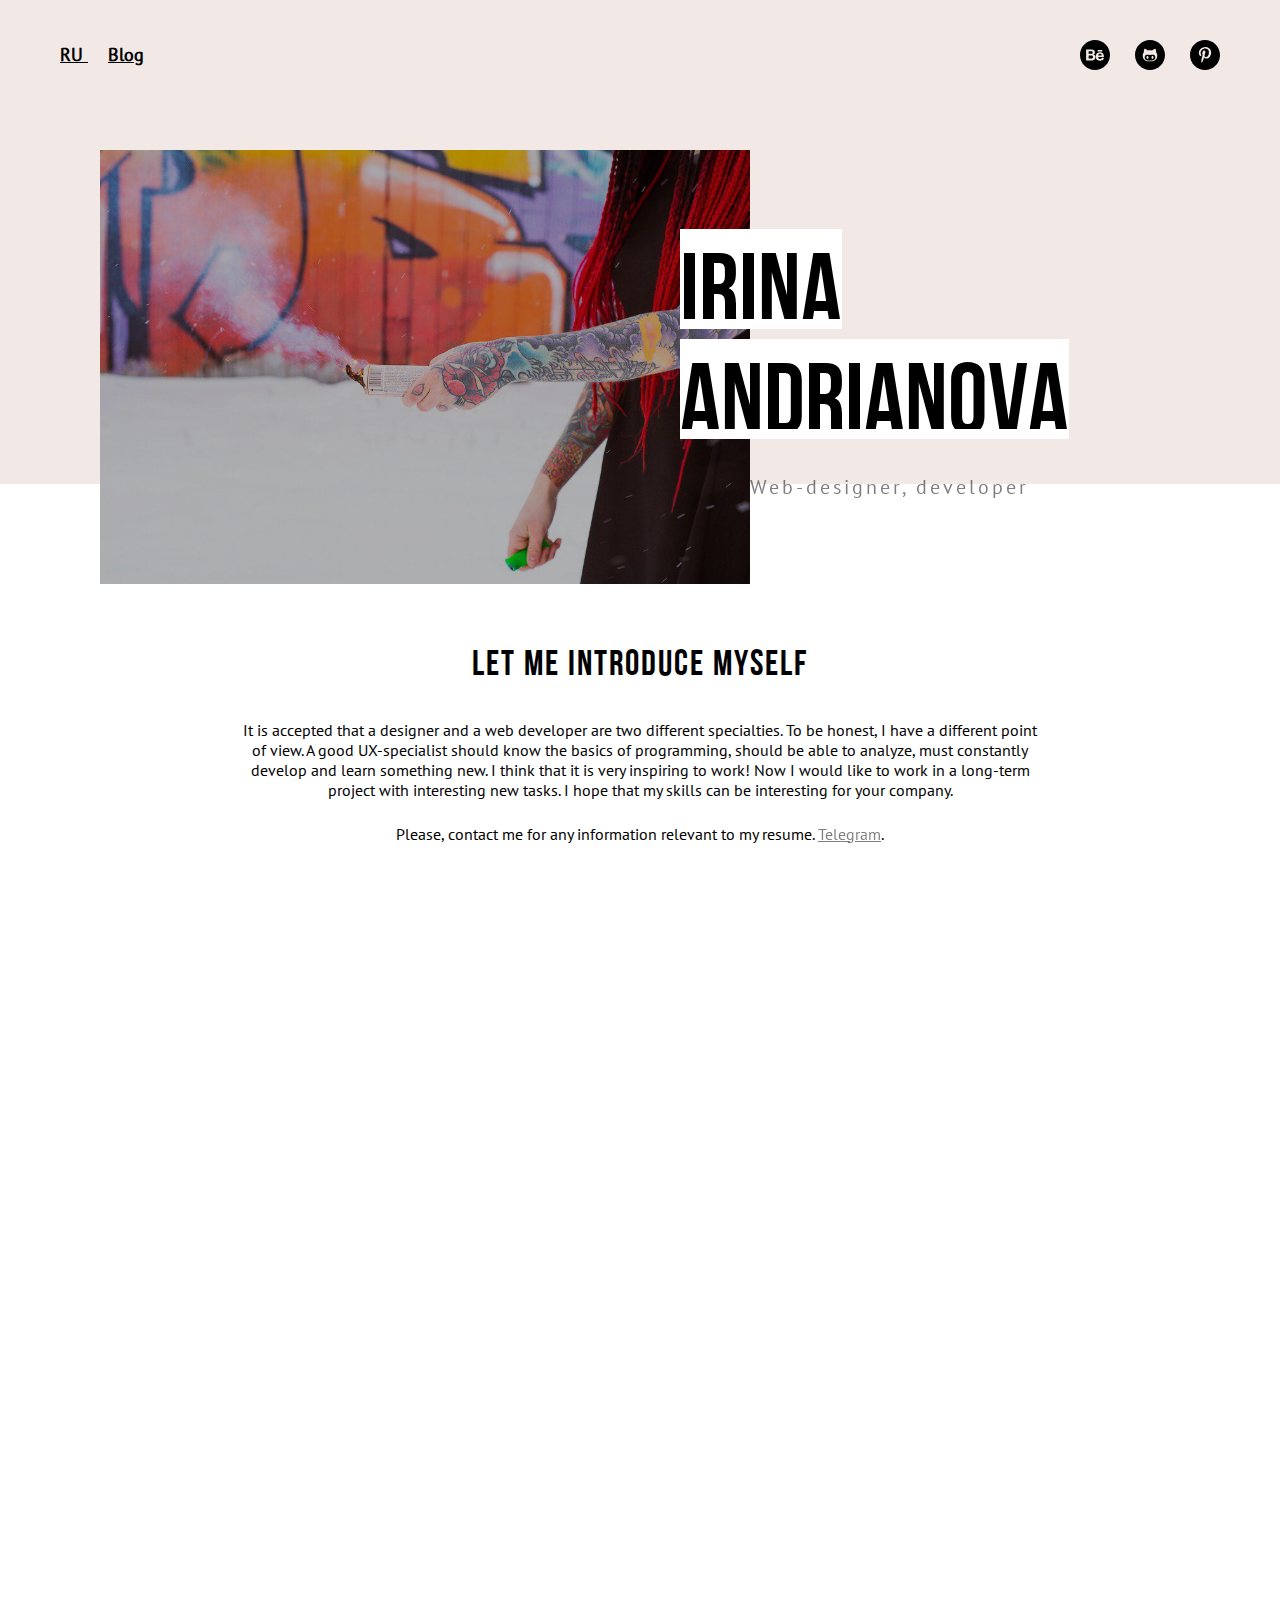
==== commit b754b1bd: "redesign" ====
--- a/index.html
+++ b/index.html
@@ -10,20 +10,18 @@
 </head>
 <body>
 	<header class='header'>
-	<a href="#" class="header__interlink englishActive_js" id="interlink" title="Поменять язык!!!">
-		RU
-	</a>
-	<div class="container">
-		<div class="row middle-xs center-xs">
-			<figure class="logo col-xs-12" rol='banner'>
-				<img src="../img/photo.jpg" alt="logo irina andrianova" class="logo__photo">
-				<span class="logo__text" data-id="name" id="name">Irina Andrianova</span>
-				<span class="logo__description" id="range">UX/UI designer, Frontend developer!!!</span>
-			</figure>
-			<div class="header__socials col-xs-12">
-				<div class="header__wrap">
-					<a target="_blank" href="https://www.behance.net/irinaoxymoron" class="header__link" title="Behance">
-						<svg version="1.1" id="Capa_1" xmlns="http://www.w3.org/2000/svg" xmlns:xlink="http://www.w3.org/1999/xlink" x="0px" y="0px"
+	<div class="header__socials">
+		<div class="header__wrap">
+			<a href="#" class="header__nav header__interlink englishActive_js" id="interlink" title="Поменять язык">
+				RU
+			</a>
+			<a href="#" class="header__nav" id="" title="Блог">
+				Blog
+			</a>
+		</div>
+		<div class="header__wrap">
+			<a target="_blank" href="https://www.behance.net/irinaoxymoron" class="header__link" title="Behance">
+				<svg version="1.1" id="Capa_1" xmlns="http://www.w3.org/2000/svg" xmlns:xlink="http://www.w3.org/1999/xlink" x="0px" y="0px"
 	 width="30px" height="30px" viewBox="0 0 49.652 49.652" style="enable-background:new 0 0 49.652 49.652; fill: inherit;"
 	 xml:space="preserve">
 <g>
@@ -44,9 +42,9 @@
 	</g>
 </g>
                 </svg>
-					</a>
-					<a target="_blank" href="https://github.com/irinaoxymoron" class="header__link" title="GitHub">
-						<svg version="1.1" id="Capa_1" xmlns="http://www.w3.org/2000/svg" xmlns:xlink="http://www.w3.org/1999/xlink" x="0px" y="0px"
+			</a>
+			<a target="_blank" href="https://github.com/irinaoxymoron" class="header__link" title="GitHub">
+				<svg version="1.1" id="Capa_1" xmlns="http://www.w3.org/2000/svg" xmlns:xlink="http://www.w3.org/1999/xlink" x="0px" y="0px"
 	 viewBox="0 0 96 96" width="30px" height="30px"  style="enable-background:new 0 0 96 96; fill: inherit;" xml:space="preserve">
 <g>
 	<path style="fill:inherit;" d="M48.07,47.746c-0.022,0-0.047-0.001-0.07-0.002c-0.024,0.001-0.049,0.002-0.071,0.002
@@ -61,61 +59,86 @@
 		c2.344,2.545,3.776,5.602,3.776,9.778C71.242,67.41,56.181,67.701,52.378,67.701z"/>
 </g>
                     </svg>
-					</a>
-					<a target="_blank" href="https://vk.com/ira_oxymoron" class="header__link" title="Vkontakte">
-						<svg version="1.1" id="Capa_1" xmlns="http://www.w3.org/2000/svg" xmlns:xlink="http://www.w3.org/1999/xlink" x="0px" y="0px"
-	 width="30px" height="30px" viewBox="0 0 97.75 97.75" style="enable-background:new 0 0 97.75 97.75;" xml:space="preserve"
-	>
-<g>
-	<path d="M48.875,0C21.883,0,0,21.882,0,48.875S21.883,97.75,48.875,97.75S97.75,75.868,97.75,48.875S75.867,0,48.875,0z
-		 M73.667,54.161c2.278,2.225,4.688,4.319,6.733,6.774c0.906,1.086,1.76,2.209,2.41,3.472c0.928,1.801,0.09,3.776-1.522,3.883
-		l-10.013-0.002c-2.586,0.214-4.644-0.829-6.379-2.597c-1.385-1.409-2.67-2.914-4.004-4.371c-0.545-0.598-1.119-1.161-1.803-1.604
-		c-1.365-0.888-2.551-0.616-3.333,0.81c-0.797,1.451-0.979,3.059-1.055,4.674c-0.109,2.361-0.821,2.978-3.19,3.089
-		c-5.062,0.237-9.865-0.531-14.329-3.083c-3.938-2.251-6.986-5.428-9.642-9.025c-5.172-7.012-9.133-14.708-12.692-22.625
-		c-0.801-1.783-0.215-2.737,1.752-2.774c3.268-0.063,6.536-0.055,9.804-0.003c1.33,0.021,2.21,0.782,2.721,2.037
-		c1.766,4.345,3.931,8.479,6.644,12.313c0.723,1.021,1.461,2.039,2.512,2.76c1.16,0.796,2.044,0.533,2.591-0.762
-		c0.35-0.823,0.501-1.703,0.577-2.585c0.26-3.021,0.291-6.041-0.159-9.05c-0.28-1.883-1.339-3.099-3.216-3.455
-		c-0.956-0.181-0.816-0.535-0.351-1.081c0.807-0.944,1.563-1.528,3.074-1.528l11.313-0.002c1.783,0.35,2.183,1.15,2.425,2.946
-		l0.01,12.572c-0.021,0.695,0.349,2.755,1.597,3.21c1,0.33,1.66-0.472,2.258-1.105c2.713-2.879,4.646-6.277,6.377-9.794
-		c0.764-1.551,1.423-3.156,2.063-4.764c0.476-1.189,1.216-1.774,2.558-1.754l10.894,0.013c0.321,0,0.647,0.003,0.965,0.058
-		c1.836,0.314,2.339,1.104,1.771,2.895c-0.894,2.814-2.631,5.158-4.329,7.508c-1.82,2.516-3.761,4.944-5.563,7.471
-		C71.48,50.992,71.611,52.155,73.667,54.161z"/>
-</g>
-                    </svg>
-					</a>
-				</div>
-			</div>
+			</a>
+			<a target="_blank" href="https://ru.pinterest.com/irinaoxymoron/" class="header__link" title="Pinterest">
+				<svg xmlns="http://www.w3.org/2000/svg" xmlns:xlink="http://www.w3.org/1999/xlink" version="1.1" id="Capa_1" x="0px" y="0px" viewBox="0 0 96 96"  xml:space="preserve" width="30px" height="30px">
+<g>
+	<path d="M48,0C21.488,0,0,21.49,0,48c0,26.511,21.488,48,48,48c26.51,0,48-21.489,48-48   C96,21.49,74.51,0,48,0z M51.283,59.383c-3.078-0.238-4.369-1.762-6.779-3.227c-1.326,6.955-2.947,13.624-7.748,17.107   c-1.482-10.514,2.176-18.409,3.873-26.792c-2.895-4.874,0.35-14.685,6.457-12.267c7.514,2.973-6.508,18.121,2.904,20.014   c9.83,1.975,13.842-17.054,7.748-23.242c-8.807-8.934-25.633-0.203-23.564,12.59c0.504,3.128,3.734,4.076,1.291,8.393   c-5.637-1.25-7.318-5.693-7.102-11.621c0.348-9.699,8.717-16.491,17.107-17.431c10.613-1.188,20.576,3.896,21.951,13.88   C68.971,48.057,62.631,60.262,51.283,59.383z" />
+</g>
+</svg>
+			</a>
 		</div>
 	</div>
+	<figure class="logo" rol='banner'>
+		<img src="../img/main-photo.jpg" alt="logo irina andrianova" class="logo__photo">
+		<div class="logo__block">
+			<span class="logo__text" ><span data-id="name" id="name">Irina</span></span>
+			<span class="logo__text"><span data-id="surname" id="surname">Andrianova</span></span>
+			<span class="logo__description" id="range">Web-designer, developer</span>
+		</div>
+	</figure>
 </header>
+
 	<div class="wrapp">
-		<main class="main-content">
-			<div class="content">
-    <section>
-        <div class="content__title" id="aboutTitle">01. Let me introduce myself</div>
-        <p class="content__text" id="aboutText">It is accepted that a designer and a web developer are two
-            different specialties. To be honest, I have a different point of view. A good
-            UX-specialist should know the basics of programming, should be able to analyze,
-            must constantly develop and learn something new. I think that it is very inspiring
-            to work! Now I would like to work in a long-term project with interesting
-            new tasks. I hope that my skills can be interesting for your company.
-        </p>
-        <p class="content__text"><span id="aboutText2">Please, contact me for any information relevant to </span><a id="aboutText3" target="_blank" href="http://spb.hh.ru/resume/76d0de3eff0357f2370039ed1f4961724a7471">my resume</a>.</p>
-    </section>
-</div>
-		</main>
-	</div>
-	<div class="wrapp__works">
+		<section class="content">
+    <div class="content__title" id="aboutTitle">Let me introduce myself</div>
+    <p class="content__text" id="aboutText">It is accepted that a designer and a web developer are two
+        different specialties. To be honest, I have a different point of view. A good
+        UX-specialist should know the basics of programming, should be able to analyze,
+        must constantly develop and learn something new. I think that it is very inspiring
+        to work! Now I would like to work in a long-term project with interesting
+        new tasks. I hope that my skills can be interesting for your company.
+    </p>
+    <p class="content__text"><span id="aboutText2">Please, contact me for any information relevant to my resume. </span><a id="aboutText3" target="_blank" href="https://t.me/irinaoxymoron">Telegram</a>.</p>
+</section>
 		<div class="works">
-    <div class="works__title" id="workTitle">02. My works</div>
+    <div class="works__title" id="workTitle">My works</div>
     <div class="tab" id="tab">
         <div class="tab__links">
-            <a href="#" class="tab__link tab__active-link" data-tab="html" id="workCoding">Html coding</a>
-            <a href="#" class="tab__link" data-tab="design" id="workDesign">Design</a>
+            <a href="#" class="tab__link tab__active-link" data-tab="design" id="workDesign">Design</a>
+            <a href="#" class="tab__link" data-tab="html" id="workCoding">Html coding</a>
             <a href="#" class="tab__link" data-tab="prototype" id="workPrototype">Prototype</a>
             <a href="#" class="tab__link" data-tab="email" id="workNewsletter">Email newsletter</a>
         </div>
-        <div class="tab__content tab__active-content" id="html">
+        <div class="tab__content tab__active-content" id="design">
+            <div class="tab__item" >
+                <div class="tab__wrap">
+                    <a target="_blank" href="https://www.behance.net/gallery/41652117/Game-Portal" class="tab__photo-hidden-text">Games website layout. Correct me if I'm wrong, but "I'm lost" is a frequent phrase from site users. Convenient navigation is very important, as well as the characteristics of users. For example, gamers like dark colors and often are expressive. Such are they, gamers :) View project</a>
+                    <img src="../img/lsr_landing.jpg" alt="gameportal" class="tab__img">
+                </div>
+            </div>
+            <div class="tab__item" >
+                <div class="tab__wrap">
+                    <a target="_blank" href="https://www.behance.net/gallery/63334691/Landing-Page" class="tab__photo-hidden-text">Material is the metaphor. Bold, graphic, intentional. Motion provides meaning. View project</a>
+                    <img src="../img/lsr_landing.jpg" alt="gameportal" class="tab__img">
+                </div>
+            </div>
+            <div class="tab__item" >
+                <div class="tab__wrap">
+                    <a target="_blank" href="https://www.behance.net/gallery/63334691/Landing-Page" class="tab__photo-hidden-text">Material is the metaphor. Bold, graphic, intentional. Motion provides meaning. View project</a>
+                    <img src="../img/lsr_landing.jpg" alt="gameportal" class="tab__img">
+                </div>
+            </div>
+            <div class="tab__item" >
+                <div class="tab__wrap">
+                    <a target="_blank" href="https://www.behance.net/gallery/63334691/Landing-Page" class="tab__photo-hidden-text">Material is the metaphor. Bold, graphic, intentional. Motion provides meaning. View project</a>
+                    <img src="../img/lsr_landing.jpg" alt="gameportal" class="tab__img">
+                </div>
+            </div>
+        </div>
+        <div class="tab__content" id="html">
+            <div class="tab__item row" >
+                <div class="tab__photo col-xs-12 col-xm-6">
+                    <div class="tab__wrap">
+                        <a target="_blank" href="http://promo.lsr.ru/" class="tab__photo-hidden-text">View project</a>
+                        <img src="../img/lsr_landing.jpg" alt="lsr-landing" class="tab__img">
+                    </div>
+                </div>
+                <div class="tab__text col-xs-12 col-xm-6">
+                    <p class="tab__title" id="lsrProject">Promo-landing LSR</p>
+                    <p class="tab__description" id="lsrDesc">Stack: Gulp, Less. Adaptive layout.</p>
+                </div>
+            </div>
             <div class="tab__item row" >
                 <div class="tab__photo col-xs-12 col-xm-6">
                     <div class="tab__wrap">
@@ -150,20 +173,6 @@
                 <div class="tab__text col-xs-12 col-xm-6">
                     <p class="tab__title" id="smitlerProject">Site of beauty salon</p>
                     <p class="tab__description" id="smitlerDesc">Stack: Adobe XD, Gulp 4.0, Sass, jQuery. Adaptive layout. Plugins: OptimizedHTML, Hamburgers, equalHeights, Fotorama, Mmenu, Owl Carousel 2, Selectize.</p>
-                </div>
-            </div>
-        </div>
-        <div class="tab__content" id="design">
-            <div class="tab__item row" >
-                <div class="tab__photo col-xs-12 col-xm-6">
-                    <div class="tab__wrap">
-                        <a target="_blank" href="https://www.behance.net/gallery/41652117/Game-Portal" class="tab__photo-hidden-text">View project</a>
-                        <img src="../img/gameportal.jpg" alt="gameportal" class="tab__img">
-                    </div>
-                </div>
-                <div class="tab__text col-xs-12 col-xm-6">
-                    <p class="tab__title" id="gameSite">Games website layout</p>
-                    <p class="tab__description" id="gameDesc">Correct me if I'm wrong, but "I'm lost" is a frequent phrase from site users. Convenient navigation is very important, as well as the characteristics of users. For example, gamers like dark colors and often are expressive. Such are they, gamers :)</p>
                 </div>
             </div>
         </div>
@@ -199,7 +208,7 @@
     </div>
 </div>
 		<section class="skills">
-    <div class="skills__head" id="skillsTitle">03. Skills</div>
+    <div class="skills__head" id="skillsTitle">My skills</div>
     <div class="skills__content">
         <div class="skills__item">
             <p class="skills__text"><strong>UX/UI:</strong> Axure, Adobe Photoshop, Adobe Illustrator, Adobe After Effects, Adobe Edge Animate;</p>
@@ -215,7 +224,7 @@
 	</div>
 	<footer class="footer">
     <div class="container">
-        <p class="footer__content"><span id="footerContent">Irina Andrianova</span> &copy; 2017</p>
+        <p class="footer__content"><span id="footerContent">Irina Andrianova</span> &copy; 2018</p>
         <div class="header__socials col-xs-12">
             <div class="header__wrap">
                 <a target="_blank" href="https://www.behance.net/irinaoxymoron" class="header__link" title="Behance">
@@ -258,26 +267,12 @@
 </g>
                     </svg>
                 </a>
-                <a target="_blank" href="https://vk.com/ira_oxymoron" class="header__link" title="Vkontakte">
-                    <svg version="1.1" id="Capa_1" xmlns="http://www.w3.org/2000/svg" xmlns:xlink="http://www.w3.org/1999/xlink" x="0px" y="0px"
-	 width="30px" height="30px" viewBox="0 0 97.75 97.75" style="enable-background:new 0 0 97.75 97.75;" xml:space="preserve"
-	>
-<g>
-	<path d="M48.875,0C21.883,0,0,21.882,0,48.875S21.883,97.75,48.875,97.75S97.75,75.868,97.75,48.875S75.867,0,48.875,0z
-		 M73.667,54.161c2.278,2.225,4.688,4.319,6.733,6.774c0.906,1.086,1.76,2.209,2.41,3.472c0.928,1.801,0.09,3.776-1.522,3.883
-		l-10.013-0.002c-2.586,0.214-4.644-0.829-6.379-2.597c-1.385-1.409-2.67-2.914-4.004-4.371c-0.545-0.598-1.119-1.161-1.803-1.604
-		c-1.365-0.888-2.551-0.616-3.333,0.81c-0.797,1.451-0.979,3.059-1.055,4.674c-0.109,2.361-0.821,2.978-3.19,3.089
-		c-5.062,0.237-9.865-0.531-14.329-3.083c-3.938-2.251-6.986-5.428-9.642-9.025c-5.172-7.012-9.133-14.708-12.692-22.625
-		c-0.801-1.783-0.215-2.737,1.752-2.774c3.268-0.063,6.536-0.055,9.804-0.003c1.33,0.021,2.21,0.782,2.721,2.037
-		c1.766,4.345,3.931,8.479,6.644,12.313c0.723,1.021,1.461,2.039,2.512,2.76c1.16,0.796,2.044,0.533,2.591-0.762
-		c0.35-0.823,0.501-1.703,0.577-2.585c0.26-3.021,0.291-6.041-0.159-9.05c-0.28-1.883-1.339-3.099-3.216-3.455
-		c-0.956-0.181-0.816-0.535-0.351-1.081c0.807-0.944,1.563-1.528,3.074-1.528l11.313-0.002c1.783,0.35,2.183,1.15,2.425,2.946
-		l0.01,12.572c-0.021,0.695,0.349,2.755,1.597,3.21c1,0.33,1.66-0.472,2.258-1.105c2.713-2.879,4.646-6.277,6.377-9.794
-		c0.764-1.551,1.423-3.156,2.063-4.764c0.476-1.189,1.216-1.774,2.558-1.754l10.894,0.013c0.321,0,0.647,0.003,0.965,0.058
-		c1.836,0.314,2.339,1.104,1.771,2.895c-0.894,2.814-2.631,5.158-4.329,7.508c-1.82,2.516-3.761,4.944-5.563,7.471
-		C71.48,50.992,71.611,52.155,73.667,54.161z"/>
-</g>
-                    </svg>
+                <a target="_blank" href="https://ru.pinterest.com/irinaoxymoron/" class="header__link" title="Pinterest">
+                    <svg xmlns="http://www.w3.org/2000/svg" xmlns:xlink="http://www.w3.org/1999/xlink" version="1.1" id="Capa_1" x="0px" y="0px" viewBox="0 0 96 96" style="enable-background:new 0 0 96 96;" xml:space="preserve" width="30px" height="30px">
+<g>
+	<path d="M48,0C21.488,0,0,21.49,0,48c0,26.511,21.488,48,48,48c26.51,0,48-21.489,48-48   C96,21.49,74.51,0,48,0z M51.283,59.383c-3.078-0.238-4.369-1.762-6.779-3.227c-1.326,6.955-2.947,13.624-7.748,17.107   c-1.482-10.514,2.176-18.409,3.873-26.792c-2.895-4.874,0.35-14.685,6.457-12.267c7.514,2.973-6.508,18.121,2.904,20.014   c9.83,1.975,13.842-17.054,7.748-23.242c-8.807-8.934-25.633-0.203-23.564,12.59c0.504,3.128,3.734,4.076,1.291,8.393   c-5.637-1.25-7.318-5.693-7.102-11.621c0.348-9.699,8.717-16.491,17.107-17.431c10.613-1.188,20.576,3.896,21.951,13.88   C68.971,48.057,62.631,60.262,51.283,59.383z" />
+</g>
+</svg>
                 </a>
             </div>
         </div>
--- a/css/style.css
+++ b/css/style.css
@@ -1,2 +1,2 @@
-@charset "UTF-8";/*! normalize.css v5.0.0 | MIT License | github.com/necolas/normalize.css */html{font-family:sans-serif;line-height:1.15;-ms-text-size-adjust:100%;-webkit-text-size-adjust:100%}body{margin:0}article,aside,footer,header,nav,section{display:block}h1{font-size:2em;margin:.67em 0}figcaption,figure,main{display:block}figure{margin:1em 40px}hr{box-sizing:content-box;height:0;overflow:visible}pre{font-family:monospace,monospace;font-size:1em}a{background-color:transparent;-webkit-text-decoration-skip:objects}a:active,a:hover{outline-width:0}abbr[title]{border-bottom:none;text-decoration:underline;text-decoration:underline dotted}b,strong{font-weight:inherit}b,strong{font-weight:bolder}code,kbd,samp{font-family:monospace,monospace;font-size:1em}dfn{font-style:italic}mark{background-color:#ff0;color:#000}small{font-size:80%}sub,sup{font-size:75%;line-height:0;position:relative;vertical-align:baseline}sub{bottom:-.25em}sup{top:-.5em}audio,video{display:inline-block}audio:not([controls]){display:none;height:0}img{border-style:none}svg:not(:root){overflow:hidden}button,input,optgroup,select,textarea{font-family:sans-serif;font-size:100%;line-height:1.15;margin:0}button,input{overflow:visible}button,select{text-transform:none}[type=reset],[type=submit],button,html [type=button]{-webkit-appearance:button}[type=button]::-moz-focus-inner,[type=reset]::-moz-focus-inner,[type=submit]::-moz-focus-inner,button::-moz-focus-inner{border-style:none;padding:0}[type=button]:-moz-focusring,[type=reset]:-moz-focusring,[type=submit]:-moz-focusring,button:-moz-focusring{outline:1px dotted ButtonText}fieldset{border:1px solid silver;margin:0 2px;padding:.35em .625em .75em}legend{box-sizing:border-box;color:inherit;display:table;max-width:100%;padding:0;white-space:normal}progress{display:inline-block;vertical-align:baseline}textarea{overflow:auto}[type=checkbox],[type=radio]{box-sizing:border-box;padding:0}[type=number]::-webkit-inner-spin-button,[type=number]::-webkit-outer-spin-button{height:auto}[type=search]{-webkit-appearance:textfield;outline-offset:-2px}[type=search]::-webkit-search-cancel-button,[type=search]::-webkit-search-decoration{-webkit-appearance:none}::-webkit-file-upload-button{-webkit-appearance:button;font:inherit}details,menu{display:block}summary{display:list-item}canvas{display:inline-block}template{display:none}[hidden]{display:none}@font-face{font-family:PTSans;src:url(../fonts/PTSans/PT_Sans-Regular.eot);src:url(../fonts/PTSans/PT_Sans-Regular.eot?#iefix) format("embedded-opentype"),url(../fonts/PTSans/PT_Sans-Regular.woff2) format("woff2"),url(../fonts/PTSans/PT_Sans-Regular.woff) format("woff"),url(../fonts/PTSans/PT_Sans-Regular.ttf) format("truetype")}@font-face{font-family:RalewayRegular;src:url(../fonts/RalewayRegular/RalewayRegular.woff) format("woff"),url(../fonts/RalewayRegular/RalewayRegular.ttf) format("ttf"),url(../fonts/RalewayRegular/RalewayRegular.eot) format("eot")}body{position:relative;min-height:100vh;height:100%;perspective:1px;transform-style:preserve-3d;overflow-y:scroll;overflow-x:hidden}html{font-size:18px;height:100%;overflow:hidden}.footer:after,.header:after,.main-content:after{display:table;clear:both;content:''}p{margin:0 0 8px}a{text-decoration:underline;color:#fff}a a:hover{text-decoration:none}h1,h2,h3,h4,h5,h6{margin:0}img{max-width:100%;height:auto;vertical-align:top}dir,figure,menu,ul{padding:0;margin:0;display:block;list-style-type:disc}label{font-weight:400;display:block;text-align:left}li{list-style-position:inside;list-style:none}body{margin:0}*{box-sizing:border-box}:focus{outline:0}footer{margin-top:auto}body{font-family:PTSans;font-weight:400;font-style:normal;font-size:18px;line-height:36px}article,section{width:100%}.header{position:relative;color:#fff}.header a{color:#fff}.header h1,.header h2,.header h3,.header h4,.header h5,.header h6{color:#fff}.header .line-sep,.header .overText--line-sep{background-color:#fff}.header .history-text{color:#fff}.header .row{height:100%}.main-content{display:-ms-flexbox;display:flex;-ms-flex-direction:column;flex-direction:column;max-width:1200px;margin:0 auto;padding:10px 30px 0}@media (max-width:599px){.main-content{padding:0}}.wrapp{background:rgba(0,0,0,.5);position:relative;z-index:2}.wrapp__works{background:#f3f3f3;margin:0 auto;padding:60px 30px;position:relative;z-index:2}h1,h2,h3,h4,h5,h6{color:#495058}h1{font-size:24px;font-weight:400;line-height:28px;margin-bottom:0;padding-bottom:25px}h2{font-size:20px;line-height:25px;margin-bottom:0;padding-bottom:10px}h3{font-size:1.66667rem;line-height:1.77778rem;margin-bottom:0;padding-bottom:.94444rem}h4{font-size:1.33333rem;line-height:1.55556rem;margin-bottom:1.11111rem}h5{font-size:1.33333rem;line-height:1.55556rem;margin-bottom:.66667rem}h6{font-size:1rem;line-height:1.11111rem;margin-bottom:0}.container{height:100%;max-width:90%;padding-right:16px;padding-left:16px;width:90%;margin-right:auto;margin-left:auto}@media (min-width:1200px){.container{max-width:1064px}}input[placeholder]{text-overflow:ellipsis}input::-webkit-input-placeholder{opacity:.54;transition:opacity .3s ease}input::-moz-placeholder{opacity:.54;transition:opacity .3s ease}input:-moz-placeholder{opacity:.54;transition:opacity .3s ease}input:-ms-input-placeholder{opacity:.54;transition:opacity .3s ease}input:focus::-webkit-input-placeholder{opacity:0;transition:opacity .3s ease}input:focus::-moz-placeholder{opacity:0;transition:opacity .3s ease}input:focus:-moz-placeholder{opacity:0;transition:opacity .3s ease}input:focus:-ms-input-placeholder{opacity:0;transition:opacity .3s ease}textarea::-webkit-input-placeholder{opacity:.54;transition:opacity .3s ease}textarea::-moz-placeholder{opacity:.54;transition:opacity .3s ease}textarea:-moz-placeholder{opacity:.54;transition:opacity .3s ease}textarea:-ms-input-placeholder{opacity:.54;transition:opacity .3s ease}textarea:focus::-webkit-input-placeholder{opacity:0;transition:opacity .3s ease}textarea:focus::-moz-placeholder{opacity:0;transition:opacity .3s ease}textarea:focus:-moz-placeholder{opacity:0;transition:opacity .3s ease}textarea:focus:-ms-input-placeholder{opacity:0;transition:opacity .3s ease}.container-fluid{box-sizing:border-box;margin-right:auto;margin-left:auto;padding-right:32px;padding-left:32px}.row{-ms-flex:0 1 auto;flex:0 1 auto;box-sizing:border-box;display:-ms-flexbox;display:flex;-ms-flex-direction:row;flex-direction:row;-ms-flex-wrap:wrap;flex-wrap:wrap;margin-right:-16px;margin-left:-16px}.column{box-sizing:border-box;-ms-flex-positive:0;flex-grow:0;-ms-flex-negative:0;flex-shrink:0;padding-right:16px;padding-left:16px}.col-xs{box-sizing:border-box;-ms-flex-positive:0;flex-grow:0;-ms-flex-negative:0;flex-shrink:0;padding-right:16px;padding-left:16px;-ms-flex-positive:1;flex-grow:1;-ms-flex-preferred-size:0;flex-basis:0;max-width:100%}.col-xs-1{box-sizing:border-box;-ms-flex-positive:0;flex-grow:0;-ms-flex-negative:0;flex-shrink:0;padding-right:16px;padding-left:16px;-ms-flex-preferred-size:8.33333%;flex-basis:8.33333%;max-width:8.33333%}.col-xs-2{box-sizing:border-box;-ms-flex-positive:0;flex-grow:0;-ms-flex-negative:0;flex-shrink:0;padding-right:16px;padding-left:16px;-ms-flex-preferred-size:16.66667%;flex-basis:16.66667%;max-width:16.66667%}.col-xs-3{box-sizing:border-box;-ms-flex-positive:0;flex-grow:0;-ms-flex-negative:0;flex-shrink:0;padding-right:16px;padding-left:16px;-ms-flex-preferred-size:25%;flex-basis:25%;max-width:25%}.col-xs-4{box-sizing:border-box;-ms-flex-positive:0;flex-grow:0;-ms-flex-negative:0;flex-shrink:0;padding-right:16px;padding-left:16px;-ms-flex-preferred-size:33.33333%;flex-basis:33.33333%;max-width:33.33333%}.col-xs-5{box-sizing:border-box;-ms-flex-positive:0;flex-grow:0;-ms-flex-negative:0;flex-shrink:0;padding-right:16px;padding-left:16px;-ms-flex-preferred-size:41.66667%;flex-basis:41.66667%;max-width:41.66667%}.col-xs-6{box-sizing:border-box;-ms-flex-positive:0;flex-grow:0;-ms-flex-negative:0;flex-shrink:0;padding-right:16px;padding-left:16px;-ms-flex-preferred-size:50%;flex-basis:50%;max-width:50%}.col-xs-7{box-sizing:border-box;-ms-flex-positive:0;flex-grow:0;-ms-flex-negative:0;flex-shrink:0;padding-right:16px;padding-left:16px;-ms-flex-preferred-size:58.33333%;flex-basis:58.33333%;max-width:58.33333%}.col-xs-8{box-sizing:border-box;-ms-flex-positive:0;flex-grow:0;-ms-flex-negative:0;flex-shrink:0;padding-right:16px;padding-left:16px;-ms-flex-preferred-size:66.66667%;flex-basis:66.66667%;max-width:66.66667%}.col-xs-9{box-sizing:border-box;-ms-flex-positive:0;flex-grow:0;-ms-flex-negative:0;flex-shrink:0;padding-right:16px;padding-left:16px;-ms-flex-preferred-size:75%;flex-basis:75%;max-width:75%}.col-xs-10{box-sizing:border-box;-ms-flex-positive:0;flex-grow:0;-ms-flex-negative:0;flex-shrink:0;padding-right:16px;padding-left:16px;-ms-flex-preferred-size:83.33333%;flex-basis:83.33333%;max-width:83.33333%}.col-xs-11{box-sizing:border-box;-ms-flex-positive:0;flex-grow:0;-ms-flex-negative:0;flex-shrink:0;padding-right:16px;padding-left:16px;-ms-flex-preferred-size:91.66667%;flex-basis:91.66667%;max-width:91.66667%}.col-xs-12{box-sizing:border-box;-ms-flex-positive:0;flex-grow:0;-ms-flex-negative:0;flex-shrink:0;padding-right:16px;padding-left:16px;-ms-flex-preferred-size:100%;flex-basis:100%;max-width:100%}@media screen and (min-width:600px){.col-xm{box-sizing:border-box;-ms-flex-positive:0;flex-grow:0;-ms-flex-negative:0;flex-shrink:0;padding-right:16px;padding-left:16px;-ms-flex-positive:1;flex-grow:1;-ms-flex-preferred-size:0;flex-basis:0;max-width:100%}.col-xm-1{box-sizing:border-box;-ms-flex-positive:0;flex-grow:0;-ms-flex-negative:0;flex-shrink:0;padding-right:16px;padding-left:16px;-ms-flex-preferred-size:8.33333%;flex-basis:8.33333%;max-width:8.33333%}.col-xm-2{box-sizing:border-box;-ms-flex-positive:0;flex-grow:0;-ms-flex-negative:0;flex-shrink:0;padding-right:16px;padding-left:16px;-ms-flex-preferred-size:16.66667%;flex-basis:16.66667%;max-width:16.66667%}.col-xm-3{box-sizing:border-box;-ms-flex-positive:0;flex-grow:0;-ms-flex-negative:0;flex-shrink:0;padding-right:16px;padding-left:16px;-ms-flex-preferred-size:25%;flex-basis:25%;max-width:25%}.col-xm-4{box-sizing:border-box;-ms-flex-positive:0;flex-grow:0;-ms-flex-negative:0;flex-shrink:0;padding-right:16px;padding-left:16px;-ms-flex-preferred-size:33.33333%;flex-basis:33.33333%;max-width:33.33333%}.col-xm-5{box-sizing:border-box;-ms-flex-positive:0;flex-grow:0;-ms-flex-negative:0;flex-shrink:0;padding-right:16px;padding-left:16px;-ms-flex-preferred-size:41.66667%;flex-basis:41.66667%;max-width:41.66667%}.col-xm-6{box-sizing:border-box;-ms-flex-positive:0;flex-grow:0;-ms-flex-negative:0;flex-shrink:0;padding-right:16px;padding-left:16px;-ms-flex-preferred-size:50%;flex-basis:50%;max-width:50%}.col-xm-7{box-sizing:border-box;-ms-flex-positive:0;flex-grow:0;-ms-flex-negative:0;flex-shrink:0;padding-right:16px;padding-left:16px;-ms-flex-preferred-size:58.33333%;flex-basis:58.33333%;max-width:58.33333%}.col-xm-8{box-sizing:border-box;-ms-flex-positive:0;flex-grow:0;-ms-flex-negative:0;flex-shrink:0;padding-right:16px;padding-left:16px;-ms-flex-preferred-size:66.66667%;flex-basis:66.66667%;max-width:66.66667%}.col-xm-9{box-sizing:border-box;-ms-flex-positive:0;flex-grow:0;-ms-flex-negative:0;flex-shrink:0;padding-right:16px;padding-left:16px;-ms-flex-preferred-size:75%;flex-basis:75%;max-width:75%}.col-xm-10{box-sizing:border-box;-ms-flex-positive:0;flex-grow:0;-ms-flex-negative:0;flex-shrink:0;padding-right:16px;padding-left:16px;-ms-flex-preferred-size:83.33333%;flex-basis:83.33333%;max-width:83.33333%}.col-xm-11{box-sizing:border-box;-ms-flex-positive:0;flex-grow:0;-ms-flex-negative:0;flex-shrink:0;padding-right:16px;padding-left:16px;-ms-flex-preferred-size:91.66667%;flex-basis:91.66667%;max-width:91.66667%}.col-xm-12{box-sizing:border-box;-ms-flex-positive:0;flex-grow:0;-ms-flex-negative:0;flex-shrink:0;padding-right:16px;padding-left:16px;-ms-flex-preferred-size:100%;flex-basis:100%;max-width:100%}}@media screen and (min-width:900px){.col-sm{box-sizing:border-box;-ms-flex-positive:0;flex-grow:0;-ms-flex-negative:0;flex-shrink:0;padding-right:16px;padding-left:16px;-ms-flex-positive:1;flex-grow:1;-ms-flex-preferred-size:0;flex-basis:0;max-width:100%}.col-sm-1{box-sizing:border-box;-ms-flex-positive:0;flex-grow:0;-ms-flex-negative:0;flex-shrink:0;padding-right:16px;padding-left:16px;-ms-flex-preferred-size:8.33333%;flex-basis:8.33333%;max-width:8.33333%}.col-sm-2{box-sizing:border-box;-ms-flex-positive:0;flex-grow:0;-ms-flex-negative:0;flex-shrink:0;padding-right:16px;padding-left:16px;-ms-flex-preferred-size:16.66667%;flex-basis:16.66667%;max-width:16.66667%}.col-sm-3{box-sizing:border-box;-ms-flex-positive:0;flex-grow:0;-ms-flex-negative:0;flex-shrink:0;padding-right:16px;padding-left:16px;-ms-flex-preferred-size:25%;flex-basis:25%;max-width:25%}.col-sm-4{box-sizing:border-box;-ms-flex-positive:0;flex-grow:0;-ms-flex-negative:0;flex-shrink:0;padding-right:16px;padding-left:16px;-ms-flex-preferred-size:33.33333%;flex-basis:33.33333%;max-width:33.33333%}.col-sm-5{box-sizing:border-box;-ms-flex-positive:0;flex-grow:0;-ms-flex-negative:0;flex-shrink:0;padding-right:16px;padding-left:16px;-ms-flex-preferred-size:41.66667%;flex-basis:41.66667%;max-width:41.66667%}.col-sm-6{box-sizing:border-box;-ms-flex-positive:0;flex-grow:0;-ms-flex-negative:0;flex-shrink:0;padding-right:16px;padding-left:16px;-ms-flex-preferred-size:50%;flex-basis:50%;max-width:50%}.col-sm-7{box-sizing:border-box;-ms-flex-positive:0;flex-grow:0;-ms-flex-negative:0;flex-shrink:0;padding-right:16px;padding-left:16px;-ms-flex-preferred-size:58.33333%;flex-basis:58.33333%;max-width:58.33333%}.col-sm-8{box-sizing:border-box;-ms-flex-positive:0;flex-grow:0;-ms-flex-negative:0;flex-shrink:0;padding-right:16px;padding-left:16px;-ms-flex-preferred-size:66.66667%;flex-basis:66.66667%;max-width:66.66667%}.col-sm-9{box-sizing:border-box;-ms-flex-positive:0;flex-grow:0;-ms-flex-negative:0;flex-shrink:0;padding-right:16px;padding-left:16px;-ms-flex-preferred-size:75%;flex-basis:75%;max-width:75%}.col-sm-10{box-sizing:border-box;-ms-flex-positive:0;flex-grow:0;-ms-flex-negative:0;flex-shrink:0;padding-right:16px;padding-left:16px;-ms-flex-preferred-size:83.33333%;flex-basis:83.33333%;max-width:83.33333%}.col-sm-11{box-sizing:border-box;-ms-flex-positive:0;flex-grow:0;-ms-flex-negative:0;flex-shrink:0;padding-right:16px;padding-left:16px;-ms-flex-preferred-size:91.66667%;flex-basis:91.66667%;max-width:91.66667%}.col-sm-12{box-sizing:border-box;-ms-flex-positive:0;flex-grow:0;-ms-flex-negative:0;flex-shrink:0;padding-right:16px;padding-left:16px;-ms-flex-preferred-size:100%;flex-basis:100%;max-width:100%}}@media screen and (min-width:990px){.col-md{box-sizing:border-box;-ms-flex-positive:0;flex-grow:0;-ms-flex-negative:0;flex-shrink:0;padding-right:16px;padding-left:16px;-ms-flex-positive:1;flex-grow:1;-ms-flex-preferred-size:0;flex-basis:0;max-width:100%}.col-md-1{box-sizing:border-box;-ms-flex-positive:0;flex-grow:0;-ms-flex-negative:0;flex-shrink:0;padding-right:16px;padding-left:16px;-ms-flex-preferred-size:8.33333%;flex-basis:8.33333%;max-width:8.33333%}.col-md-2{box-sizing:border-box;-ms-flex-positive:0;flex-grow:0;-ms-flex-negative:0;flex-shrink:0;padding-right:16px;padding-left:16px;-ms-flex-preferred-size:16.66667%;flex-basis:16.66667%;max-width:16.66667%}.col-md-3{box-sizing:border-box;-ms-flex-positive:0;flex-grow:0;-ms-flex-negative:0;flex-shrink:0;padding-right:16px;padding-left:16px;-ms-flex-preferred-size:25%;flex-basis:25%;max-width:25%}.col-md-4{box-sizing:border-box;-ms-flex-positive:0;flex-grow:0;-ms-flex-negative:0;flex-shrink:0;padding-right:16px;padding-left:16px;-ms-flex-preferred-size:33.33333%;flex-basis:33.33333%;max-width:33.33333%}.col-md-5{box-sizing:border-box;-ms-flex-positive:0;flex-grow:0;-ms-flex-negative:0;flex-shrink:0;padding-right:16px;padding-left:16px;-ms-flex-preferred-size:41.66667%;flex-basis:41.66667%;max-width:41.66667%}.col-md-6{box-sizing:border-box;-ms-flex-positive:0;flex-grow:0;-ms-flex-negative:0;flex-shrink:0;padding-right:16px;padding-left:16px;-ms-flex-preferred-size:50%;flex-basis:50%;max-width:50%}.col-md-7{box-sizing:border-box;-ms-flex-positive:0;flex-grow:0;-ms-flex-negative:0;flex-shrink:0;padding-right:16px;padding-left:16px;-ms-flex-preferred-size:58.33333%;flex-basis:58.33333%;max-width:58.33333%}.col-md-8{box-sizing:border-box;-ms-flex-positive:0;flex-grow:0;-ms-flex-negative:0;flex-shrink:0;padding-right:16px;padding-left:16px;-ms-flex-preferred-size:66.66667%;flex-basis:66.66667%;max-width:66.66667%}.col-md-9{box-sizing:border-box;-ms-flex-positive:0;flex-grow:0;-ms-flex-negative:0;flex-shrink:0;padding-right:16px;padding-left:16px;-ms-flex-preferred-size:75%;flex-basis:75%;max-width:75%}.col-md-10{box-sizing:border-box;-ms-flex-positive:0;flex-grow:0;-ms-flex-negative:0;flex-shrink:0;padding-right:16px;padding-left:16px;-ms-flex-preferred-size:83.33333%;flex-basis:83.33333%;max-width:83.33333%}.col-md-11{box-sizing:border-box;-ms-flex-positive:0;flex-grow:0;-ms-flex-negative:0;flex-shrink:0;padding-right:16px;padding-left:16px;-ms-flex-preferred-size:91.66667%;flex-basis:91.66667%;max-width:91.66667%}.col-md-12{box-sizing:border-box;-ms-flex-positive:0;flex-grow:0;-ms-flex-negative:0;flex-shrink:0;padding-right:16px;padding-left:16px;-ms-flex-preferred-size:100%;flex-basis:100%;max-width:100%}}@media screen and (min-width:1200px){.col-lg{box-sizing:border-box;-ms-flex-positive:0;flex-grow:0;-ms-flex-negative:0;flex-shrink:0;padding-right:16px;padding-left:16px;-ms-flex-positive:1;flex-grow:1;-ms-flex-preferred-size:0;flex-basis:0;max-width:100%}.col-lg-1{box-sizing:border-box;-ms-flex-positive:0;flex-grow:0;-ms-flex-negative:0;flex-shrink:0;padding-right:16px;padding-left:16px;-ms-flex-preferred-size:8.33333%;flex-basis:8.33333%;max-width:8.33333%}.col-lg-2{box-sizing:border-box;-ms-flex-positive:0;flex-grow:0;-ms-flex-negative:0;flex-shrink:0;padding-right:16px;padding-left:16px;-ms-flex-preferred-size:16.66667%;flex-basis:16.66667%;max-width:16.66667%}.col-lg-3{box-sizing:border-box;-ms-flex-positive:0;flex-grow:0;-ms-flex-negative:0;flex-shrink:0;padding-right:16px;padding-left:16px;-ms-flex-preferred-size:25%;flex-basis:25%;max-width:25%}.col-lg-4{box-sizing:border-box;-ms-flex-positive:0;flex-grow:0;-ms-flex-negative:0;flex-shrink:0;padding-right:16px;padding-left:16px;-ms-flex-preferred-size:33.33333%;flex-basis:33.33333%;max-width:33.33333%}.col-lg-5{box-sizing:border-box;-ms-flex-positive:0;flex-grow:0;-ms-flex-negative:0;flex-shrink:0;padding-right:16px;padding-left:16px;-ms-flex-preferred-size:41.66667%;flex-basis:41.66667%;max-width:41.66667%}.col-lg-6{box-sizing:border-box;-ms-flex-positive:0;flex-grow:0;-ms-flex-negative:0;flex-shrink:0;padding-right:16px;padding-left:16px;-ms-flex-preferred-size:50%;flex-basis:50%;max-width:50%}.col-lg-7{box-sizing:border-box;-ms-flex-positive:0;flex-grow:0;-ms-flex-negative:0;flex-shrink:0;padding-right:16px;padding-left:16px;-ms-flex-preferred-size:58.33333%;flex-basis:58.33333%;max-width:58.33333%}.col-lg-8{box-sizing:border-box;-ms-flex-positive:0;flex-grow:0;-ms-flex-negative:0;flex-shrink:0;padding-right:16px;padding-left:16px;-ms-flex-preferred-size:66.66667%;flex-basis:66.66667%;max-width:66.66667%}.col-lg-9{box-sizing:border-box;-ms-flex-positive:0;flex-grow:0;-ms-flex-negative:0;flex-shrink:0;padding-right:16px;padding-left:16px;-ms-flex-preferred-size:75%;flex-basis:75%;max-width:75%}.col-lg-10{box-sizing:border-box;-ms-flex-positive:0;flex-grow:0;-ms-flex-negative:0;flex-shrink:0;padding-right:16px;padding-left:16px;-ms-flex-preferred-size:83.33333%;flex-basis:83.33333%;max-width:83.33333%}.col-lg-11{box-sizing:border-box;-ms-flex-positive:0;flex-grow:0;-ms-flex-negative:0;flex-shrink:0;padding-right:16px;padding-left:16px;-ms-flex-preferred-size:91.66667%;flex-basis:91.66667%;max-width:91.66667%}.col-lg-12{box-sizing:border-box;-ms-flex-positive:0;flex-grow:0;-ms-flex-negative:0;flex-shrink:0;padding-right:16px;padding-left:16px;-ms-flex-preferred-size:100%;flex-basis:100%;max-width:100%}}.col-xs-offset-1{box-sizing:border-box;-ms-flex-positive:0;flex-grow:0;-ms-flex-negative:0;flex-shrink:0;padding-right:16px;padding-left:16px;margin-left:8.33333%}.col-xs-offset-2{box-sizing:border-box;-ms-flex-positive:0;flex-grow:0;-ms-flex-negative:0;flex-shrink:0;padding-right:16px;padding-left:16px;margin-left:16.66667%}.col-xs-offset-3{box-sizing:border-box;-ms-flex-positive:0;flex-grow:0;-ms-flex-negative:0;flex-shrink:0;padding-right:16px;padding-left:16px;margin-left:25%}.col-xs-offset-4{box-sizing:border-box;-ms-flex-positive:0;flex-grow:0;-ms-flex-negative:0;flex-shrink:0;padding-right:16px;padding-left:16px;margin-left:33.33333%}.col-xs-offset-5{box-sizing:border-box;-ms-flex-positive:0;flex-grow:0;-ms-flex-negative:0;flex-shrink:0;padding-right:16px;padding-left:16px;margin-left:41.66667%}.col-xs-offset-6{box-sizing:border-box;-ms-flex-positive:0;flex-grow:0;-ms-flex-negative:0;flex-shrink:0;padding-right:16px;padding-left:16px;margin-left:50%}.col-xs-offset-7{box-sizing:border-box;-ms-flex-positive:0;flex-grow:0;-ms-flex-negative:0;flex-shrink:0;padding-right:16px;padding-left:16px;margin-left:58.33333%}.col-xs-offset-8{box-sizing:border-box;-ms-flex-positive:0;flex-grow:0;-ms-flex-negative:0;flex-shrink:0;padding-right:16px;padding-left:16px;margin-left:66.66667%}.col-xs-offset-9{box-sizing:border-box;-ms-flex-positive:0;flex-grow:0;-ms-flex-negative:0;flex-shrink:0;padding-right:16px;padding-left:16px;margin-left:75%}.col-xs-offset-10{box-sizing:border-box;-ms-flex-positive:0;flex-grow:0;-ms-flex-negative:0;flex-shrink:0;padding-right:16px;padding-left:16px;margin-left:83.33333%}.col-xs-offset-11{box-sizing:border-box;-ms-flex-positive:0;flex-grow:0;-ms-flex-negative:0;flex-shrink:0;padding-right:16px;padding-left:16px;margin-left:91.66667%}.col-xs-offset-12{box-sizing:border-box;-ms-flex-positive:0;flex-grow:0;-ms-flex-negative:0;flex-shrink:0;padding-right:16px;padding-left:16px;margin-left:100%}@media screen and (min-width:600px){.col-xm-offset-1{box-sizing:border-box;-ms-flex-positive:0;flex-grow:0;-ms-flex-negative:0;flex-shrink:0;padding-right:16px;padding-left:16px;margin-left:8.33333%}}@media screen and (min-width:600px){.col-xm-offset-2{box-sizing:border-box;-ms-flex-positive:0;flex-grow:0;-ms-flex-negative:0;flex-shrink:0;padding-right:16px;padding-left:16px;margin-left:16.66667%}}@media screen and (min-width:600px){.col-xm-offset-3{box-sizing:border-box;-ms-flex-positive:0;flex-grow:0;-ms-flex-negative:0;flex-shrink:0;padding-right:16px;padding-left:16px;margin-left:25%}}@media screen and (min-width:600px){.col-xm-offset-4{box-sizing:border-box;-ms-flex-positive:0;flex-grow:0;-ms-flex-negative:0;flex-shrink:0;padding-right:16px;padding-left:16px;margin-left:33.33333%}}@media screen and (min-width:600px){.col-xm-offset-5{box-sizing:border-box;-ms-flex-positive:0;flex-grow:0;-ms-flex-negative:0;flex-shrink:0;padding-right:16px;padding-left:16px;margin-left:41.66667%}}@media screen and (min-width:600px){.col-xm-offset-6{box-sizing:border-box;-ms-flex-positive:0;flex-grow:0;-ms-flex-negative:0;flex-shrink:0;padding-right:16px;padding-left:16px;margin-left:50%}}@media screen and (min-width:600px){.col-xm-offset-7{box-sizing:border-box;-ms-flex-positive:0;flex-grow:0;-ms-flex-negative:0;flex-shrink:0;padding-right:16px;padding-left:16px;margin-left:58.33333%}}@media screen and (min-width:600px){.col-xm-offset-8{box-sizing:border-box;-ms-flex-positive:0;flex-grow:0;-ms-flex-negative:0;flex-shrink:0;padding-right:16px;padding-left:16px;margin-left:66.66667%}}@media screen and (min-width:600px){.col-xm-offset-9{box-sizing:border-box;-ms-flex-positive:0;flex-grow:0;-ms-flex-negative:0;flex-shrink:0;padding-right:16px;padding-left:16px;margin-left:75%}}@media screen and (min-width:600px){.col-xm-offset-10{box-sizing:border-box;-ms-flex-positive:0;flex-grow:0;-ms-flex-negative:0;flex-shrink:0;padding-right:16px;padding-left:16px;margin-left:83.33333%}}@media screen and (min-width:600px){.col-xm-offset-11{box-sizing:border-box;-ms-flex-positive:0;flex-grow:0;-ms-flex-negative:0;flex-shrink:0;padding-right:16px;padding-left:16px;margin-left:91.66667%}}@media screen and (min-width:600px){.col-xm-offset-12{box-sizing:border-box;-ms-flex-positive:0;flex-grow:0;-ms-flex-negative:0;flex-shrink:0;padding-right:16px;padding-left:16px;margin-left:100%}}@media screen and (min-width:900px){.col-sm-offset-1{box-sizing:border-box;-ms-flex-positive:0;flex-grow:0;-ms-flex-negative:0;flex-shrink:0;padding-right:16px;padding-left:16px;margin-left:8.33333%}}@media screen and (min-width:900px){.col-sm-offset-2{box-sizing:border-box;-ms-flex-positive:0;flex-grow:0;-ms-flex-negative:0;flex-shrink:0;padding-right:16px;padding-left:16px;margin-left:16.66667%}}@media screen and (min-width:900px){.col-sm-offset-3{box-sizing:border-box;-ms-flex-positive:0;flex-grow:0;-ms-flex-negative:0;flex-shrink:0;padding-right:16px;padding-left:16px;margin-left:25%}}@media screen and (min-width:900px){.col-sm-offset-4{box-sizing:border-box;-ms-flex-positive:0;flex-grow:0;-ms-flex-negative:0;flex-shrink:0;padding-right:16px;padding-left:16px;margin-left:33.33333%}}@media screen and (min-width:900px){.col-sm-offset-5{box-sizing:border-box;-ms-flex-positive:0;flex-grow:0;-ms-flex-negative:0;flex-shrink:0;padding-right:16px;padding-left:16px;margin-left:41.66667%}}@media screen and (min-width:900px){.col-sm-offset-6{box-sizing:border-box;-ms-flex-positive:0;flex-grow:0;-ms-flex-negative:0;flex-shrink:0;padding-right:16px;padding-left:16px;margin-left:50%}}@media screen and (min-width:900px){.col-sm-offset-7{box-sizing:border-box;-ms-flex-positive:0;flex-grow:0;-ms-flex-negative:0;flex-shrink:0;padding-right:16px;padding-left:16px;margin-left:58.33333%}}@media screen and (min-width:900px){.col-sm-offset-8{box-sizing:border-box;-ms-flex-positive:0;flex-grow:0;-ms-flex-negative:0;flex-shrink:0;padding-right:16px;padding-left:16px;margin-left:66.66667%}}@media screen and (min-width:900px){.col-sm-offset-9{box-sizing:border-box;-ms-flex-positive:0;flex-grow:0;-ms-flex-negative:0;flex-shrink:0;padding-right:16px;padding-left:16px;margin-left:75%}}@media screen and (min-width:900px){.col-sm-offset-10{box-sizing:border-box;-ms-flex-positive:0;flex-grow:0;-ms-flex-negative:0;flex-shrink:0;padding-right:16px;padding-left:16px;margin-left:83.33333%}}@media screen and (min-width:900px){.col-sm-offset-11{box-sizing:border-box;-ms-flex-positive:0;flex-grow:0;-ms-flex-negative:0;flex-shrink:0;padding-right:16px;padding-left:16px;margin-left:91.66667%}}@media screen and (min-width:900px){.col-sm-offset-12{box-sizing:border-box;-ms-flex-positive:0;flex-grow:0;-ms-flex-negative:0;flex-shrink:0;padding-right:16px;padding-left:16px;margin-left:100%}}@media screen and (min-width:990px){.col-md-offset-1{box-sizing:border-box;-ms-flex-positive:0;flex-grow:0;-ms-flex-negative:0;flex-shrink:0;padding-right:16px;padding-left:16px;margin-left:8.33333%}}@media screen and (min-width:990px){.col-md-offset-2{box-sizing:border-box;-ms-flex-positive:0;flex-grow:0;-ms-flex-negative:0;flex-shrink:0;padding-right:16px;padding-left:16px;margin-left:16.66667%}}@media screen and (min-width:990px){.col-md-offset-3{box-sizing:border-box;-ms-flex-positive:0;flex-grow:0;-ms-flex-negative:0;flex-shrink:0;padding-right:16px;padding-left:16px;margin-left:25%}}@media screen and (min-width:990px){.col-md-offset-4{box-sizing:border-box;-ms-flex-positive:0;flex-grow:0;-ms-flex-negative:0;flex-shrink:0;padding-right:16px;padding-left:16px;margin-left:33.33333%}}@media screen and (min-width:990px){.col-md-offset-5{box-sizing:border-box;-ms-flex-positive:0;flex-grow:0;-ms-flex-negative:0;flex-shrink:0;padding-right:16px;padding-left:16px;margin-left:41.66667%}}@media screen and (min-width:990px){.col-md-offset-6{box-sizing:border-box;-ms-flex-positive:0;flex-grow:0;-ms-flex-negative:0;flex-shrink:0;padding-right:16px;padding-left:16px;margin-left:50%}}@media screen and (min-width:990px){.col-md-offset-7{box-sizing:border-box;-ms-flex-positive:0;flex-grow:0;-ms-flex-negative:0;flex-shrink:0;padding-right:16px;padding-left:16px;margin-left:58.33333%}}@media screen and (min-width:990px){.col-md-offset-8{box-sizing:border-box;-ms-flex-positive:0;flex-grow:0;-ms-flex-negative:0;flex-shrink:0;padding-right:16px;padding-left:16px;margin-left:66.66667%}}@media screen and (min-width:990px){.col-md-offset-9{box-sizing:border-box;-ms-flex-positive:0;flex-grow:0;-ms-flex-negative:0;flex-shrink:0;padding-right:16px;padding-left:16px;margin-left:75%}}@media screen and (min-width:990px){.col-md-offset-10{box-sizing:border-box;-ms-flex-positive:0;flex-grow:0;-ms-flex-negative:0;flex-shrink:0;padding-right:16px;padding-left:16px;margin-left:83.33333%}}@media screen and (min-width:990px){.col-md-offset-11{box-sizing:border-box;-ms-flex-positive:0;flex-grow:0;-ms-flex-negative:0;flex-shrink:0;padding-right:16px;padding-left:16px;margin-left:91.66667%}}@media screen and (min-width:990px){.col-md-offset-12{box-sizing:border-box;-ms-flex-positive:0;flex-grow:0;-ms-flex-negative:0;flex-shrink:0;padding-right:16px;padding-left:16px;margin-left:100%}}@media screen and (min-width:1200px){.col-lg-offset-1{box-sizing:border-box;-ms-flex-positive:0;flex-grow:0;-ms-flex-negative:0;flex-shrink:0;padding-right:16px;padding-left:16px;margin-left:8.33333%}}@media screen and (min-width:1200px){.col-lg-offset-2{box-sizing:border-box;-ms-flex-positive:0;flex-grow:0;-ms-flex-negative:0;flex-shrink:0;padding-right:16px;padding-left:16px;margin-left:16.66667%}}@media screen and (min-width:1200px){.col-lg-offset-3{box-sizing:border-box;-ms-flex-positive:0;flex-grow:0;-ms-flex-negative:0;flex-shrink:0;padding-right:16px;padding-left:16px;margin-left:25%}}@media screen and (min-width:1200px){.col-lg-offset-4{box-sizing:border-box;-ms-flex-positive:0;flex-grow:0;-ms-flex-negative:0;flex-shrink:0;padding-right:16px;padding-left:16px;margin-left:33.33333%}}@media screen and (min-width:1200px){.col-lg-offset-5{box-sizing:border-box;-ms-flex-positive:0;flex-grow:0;-ms-flex-negative:0;flex-shrink:0;padding-right:16px;padding-left:16px;margin-left:41.66667%}}@media screen and (min-width:1200px){.col-lg-offset-6{box-sizing:border-box;-ms-flex-positive:0;flex-grow:0;-ms-flex-negative:0;flex-shrink:0;padding-right:16px;padding-left:16px;margin-left:50%}}@media screen and (min-width:1200px){.col-lg-offset-7{box-sizing:border-box;-ms-flex-positive:0;flex-grow:0;-ms-flex-negative:0;flex-shrink:0;padding-right:16px;padding-left:16px;margin-left:58.33333%}}@media screen and (min-width:1200px){.col-lg-offset-8{box-sizing:border-box;-ms-flex-positive:0;flex-grow:0;-ms-flex-negative:0;flex-shrink:0;padding-right:16px;padding-left:16px;margin-left:66.66667%}}@media screen and (min-width:1200px){.col-lg-offset-9{box-sizing:border-box;-ms-flex-positive:0;flex-grow:0;-ms-flex-negative:0;flex-shrink:0;padding-right:16px;padding-left:16px;margin-left:75%}}@media screen and (min-width:1200px){.col-lg-offset-10{box-sizing:border-box;-ms-flex-positive:0;flex-grow:0;-ms-flex-negative:0;flex-shrink:0;padding-right:16px;padding-left:16px;margin-left:83.33333%}}@media screen and (min-width:1200px){.col-lg-offset-11{box-sizing:border-box;-ms-flex-positive:0;flex-grow:0;-ms-flex-negative:0;flex-shrink:0;padding-right:16px;padding-left:16px;margin-left:91.66667%}}@media screen and (min-width:1200px){.col-lg-offset-12{box-sizing:border-box;-ms-flex-positive:0;flex-grow:0;-ms-flex-negative:0;flex-shrink:0;padding-right:16px;padding-left:16px;margin-left:100%}}.start-xs{-ms-flex-pack:start;justify-content:flex-start}@media screen and (min-width:600px){.start-xm{-ms-flex-pack:start;justify-content:flex-start}}@media screen and (min-width:900px){.start-sm{-ms-flex-pack:start;justify-content:flex-start}}@media screen and (min-width:990px){.start-md{-ms-flex-pack:start;justify-content:flex-start}}@media screen and (min-width:1200px){.start-lg{-ms-flex-pack:start;justify-content:flex-start}}.center-xs{-ms-flex-pack:center;justify-content:center}@media screen and (min-width:600px){.center-xm{-ms-flex-pack:center;justify-content:center}}@media screen and (min-width:900px){.center-sm{-ms-flex-pack:center;justify-content:center}}@media screen and (min-width:990px){.center-md{-ms-flex-pack:center;justify-content:center}}@media screen and (min-width:1200px){.center-lg{-ms-flex-pack:center;justify-content:center}}.end-xs{-ms-flex-pack:end;justify-content:flex-end}@media screen and (min-width:600px){.end-xm{-ms-flex-pack:end;justify-content:flex-end}}@media screen and (min-width:900px){.end-sm{-ms-flex-pack:end;justify-content:flex-end}}@media screen and (min-width:990px){.end-md{-ms-flex-pack:end;justify-content:flex-end}}@media screen and (min-width:1200px){.end-lg{-ms-flex-pack:end;justify-content:flex-end}}.top-xs{-ms-flex-align:start;align-items:flex-start}@media screen and (min-width:600px){.top-xm{-ms-flex-align:start;align-items:flex-start}}@media screen and (min-width:900px){.top-sm{-ms-flex-align:start;align-items:flex-start}}@media screen and (min-width:990px){.top-md{-ms-flex-align:start;align-items:flex-start}}@media screen and (min-width:1200px){.top-lg{-ms-flex-align:start;align-items:flex-start}}.middle-xs{-ms-flex-align:center;align-items:center}@media screen and (min-width:600px){.middle-xm{-ms-flex-align:center;align-items:center}}@media screen and (min-width:900px){.middle-sm{-ms-flex-align:center;align-items:center}}@media screen and (min-width:990px){.middle-md{-ms-flex-align:center;align-items:center}}@media screen and (min-width:1200px){.middle-lg{-ms-flex-align:center;align-items:center}}.bottom-xs{-ms-flex-align:end;align-items:flex-end}@media screen and (min-width:600px){.bottom-xm{-ms-flex-align:end;align-items:flex-end}}@media screen and (min-width:900px){.bottom-sm{-ms-flex-align:end;align-items:flex-end}}@media screen and (min-width:990px){.bottom-md{-ms-flex-align:end;align-items:flex-end}}@media screen and (min-width:1200px){.bottom-lg{-ms-flex-align:end;align-items:flex-end}}.around-xs{-ms-flex-pack:distribute;justify-content:space-around}@media screen and (min-width:600px){.around-xm{-ms-flex-pack:distribute;justify-content:space-around}}@media screen and (min-width:900px){.around-sm{-ms-flex-pack:distribute;justify-content:space-around}}@media screen and (min-width:990px){.around-md{-ms-flex-pack:distribute;justify-content:space-around}}@media screen and (min-width:1200px){.around-lg{-ms-flex-pack:distribute;justify-content:space-around}}.between-xs{-ms-flex-pack:justify;justify-content:space-between}@media screen and (min-width:600px){.between-xm{-ms-flex-pack:justify;justify-content:space-between}}@media screen and (min-width:900px){.between-sm{-ms-flex-pack:justify;justify-content:space-between}}@media screen and (min-width:990px){.between-md{-ms-flex-pack:justify;justify-content:space-between}}@media screen and (min-width:1200px){.between-lg{-ms-flex-pack:justify;justify-content:space-between}}.first-xs{-ms-flex-order:-1;order:-1}@media screen and (min-width:600px){.first-xm{-ms-flex-order:-1;order:-1}}@media screen and (min-width:900px){.first-sm{-ms-flex-order:-1;order:-1}}@media screen and (min-width:990px){.first-md{-ms-flex-order:-1;order:-1}}@media screen and (min-width:1200px){.first-lg{-ms-flex-order:-1;order:-1}}.last-xs{-ms-flex-order:1;order:1}@media screen and (min-width:600px){.last-xm{-ms-flex-order:1;order:1}}@media screen and (min-width:900px){.last-sm{-ms-flex-order:1;order:1}}@media screen and (min-width:990px){.last-md{-ms-flex-order:1;order:1}}@media screen and (min-width:1200px){.last-lg{-ms-flex-order:1;order:1}}.reverse-xs{-ms-flex-direction:row-reverse;flex-direction:row-reverse}@media screen and (min-width:600px){.reverse-xm{-ms-flex-direction:row-reverse;flex-direction:row-reverse}}@media screen and (min-width:900px){.reverse-sm{-ms-flex-direction:row-reverse;flex-direction:row-reverse}}@media screen and (min-width:990px){.reverse-md{-ms-flex-direction:row-reverse;flex-direction:row-reverse}}@media screen and (min-width:1200px){.reverse-lg{-ms-flex-direction:row-reverse;flex-direction:row-reverse}}section{padding:40px 0}section:after{display:table;clear:both;content:''}.section-invert{color:#fff}.section-invert a{color:#fff}.section-invert h1,.section-invert h2,.section-invert h3,.section-invert h4,.section-invert h5,.section-invert h6{color:#fff}.section-invert .line-sep,.section-invert .overText--line-sep{background-color:#fff}.section-invert .history-text{color:#fff}.section__content{-ms-flex-order:1;order:1}@media (min-width:900px){.section__content{-ms-flex-order:0;order:0}}.btn-background{display:inline-block;margin-bottom:0;text-align:center;vertical-align:middle;background-image:none;background-color:transparent;box-sizing:border-box;word-wrap:break-word;-webkit-user-select:none;-moz-user-select:none;-ms-user-select:none;user-select:none;text-decoration:none;position:relative;top:0;transition:all .2s ease-in-out;line-height:normal;cursor:pointer!important;padding:8px 44px;transition:all .5s ease;font-size:14px;color:#fff;border:2px solid #00b83c;border-radius:3px;background-color:#00b83c}.btn-background:hover{color:#00b83c;background:0 0}.invert .btn-background{background-color:#fff;color:#00b83c}.invert .btn-background:hover{border-color:#fff;background-color:transparent;color:#fff}.btn-background-blue{display:inline-block;margin-bottom:0;text-align:center;vertical-align:middle;background-image:none;background-color:transparent;box-sizing:border-box;word-wrap:break-word;-webkit-user-select:none;-moz-user-select:none;-ms-user-select:none;user-select:none;text-decoration:none;position:relative;top:0;transition:all .2s ease-in-out;line-height:normal;cursor:pointer!important;padding:8px 44px;transition:all .5s ease;font-size:14px;color:#fff;border:2px solid #1b82d8;border-radius:3px;background-color:#1b82d8}.btn-background-blue:hover{color:#1b82d8;background:0 0}.invert .btn-background-blue{background-color:#fff;color:#1b82d8}.invert .btn-background-blue:hover{border-color:#fff;background-color:transparent;color:#fff}.btn-background-red{display:inline-block;margin-bottom:0;text-align:center;vertical-align:middle;background-image:none;background-color:transparent;box-sizing:border-box;word-wrap:break-word;-webkit-user-select:none;-moz-user-select:none;-ms-user-select:none;user-select:none;text-decoration:none;position:relative;top:0;transition:all .2s ease-in-out;line-height:normal;cursor:pointer!important;padding:8px 44px;transition:all .5s ease;font-size:14px;color:#fff;border:2px solid #d14424;border-radius:3px;background-color:#d14424}.btn-background-red:hover{color:#d14424;background:0 0}.invert .btn-background-red{background-color:#fff;color:#d14424}.invert .btn-background-red:hover{border-color:#fff;background-color:transparent;color:#fff}.btn-link{display:inline-block;margin-bottom:0;text-align:center;vertical-align:middle;background-image:none;background-color:transparent;box-sizing:border-box;word-wrap:break-word;-webkit-user-select:none;-moz-user-select:none;-ms-user-select:none;user-select:none;text-decoration:none;position:relative;top:0;transition:all .2s ease-in-out;line-height:normal;cursor:pointer!important;transition:all .5s ease;color:#00b83c}.btn-link:hover{color:#00c741;text-decoration:underline}.btn-link:after{background-repeat:no-repeat;content:'';display:inline-block;width:10px;height:10px;background-image:url("data:image/svg+xml,%3Csvg xmlns='http://www.w3.org/2000/svg' viewBox='0 0 4.81 9'%3E%3Cdefs%3E%3Cstyle%3E.cls-1%7Bfill:%2302b839;%7D%3C/style%3E%3C/defs%3E%3Cpath class='cls-1' d='M.47.09a.32.32,0,0,0,0,.45l4,4-4,4a.32.32,0,0,0,.45.45L5.1,4.73A.31.31,0,0,0,5.2,4.5a.32.32,0,0,0-.09-.22L.92.1a.31.31,0,0,0-.45,0Zm0,0' transform='translate%28-0.38 0%29'/%3E%3C/svg%3E");background-position:50% 100%;margin-left:2px}.btn-link-blue{display:inline-block;margin-bottom:0;text-align:center;vertical-align:middle;background-image:none;background-color:transparent;box-sizing:border-box;word-wrap:break-word;-webkit-user-select:none;-moz-user-select:none;-ms-user-select:none;user-select:none;text-decoration:none;position:relative;top:0;transition:all .2s ease-in-out;line-height:normal;cursor:pointer!important;transition:all .5s ease;color:#1b82d8}.btn-link-blue:hover{color:#1f8ae3;text-decoration:underline}.btn-link-blue:after{background-repeat:no-repeat;content:'';display:inline-block;width:10px;height:10px;background-image:url("data:image/svg+xml,%3Csvg xmlns='http://www.w3.org/2000/svg' viewBox='0 0 4.81 9'%3E%3Cdefs%3E%3Cstyle%3E.cls-1%7Bfill:%2302b839;%7D%3C/style%3E%3C/defs%3E%3Cpath class='cls-1' d='M.47.09a.32.32,0,0,0,0,.45l4,4-4,4a.32.32,0,0,0,.45.45L5.1,4.73A.31.31,0,0,0,5.2,4.5a.32.32,0,0,0-.09-.22L.92.1a.31.31,0,0,0-.45,0Zm0,0' transform='translate%28-0.38 0%29'/%3E%3C/svg%3E");background-position:50% 100%;margin-left:2px}.btn-link-blue:after{background-image:url("data:image/svg+xml,%3Csvg xmlns='http://www.w3.org/2000/svg' viewBox='0 0 4.81 9'%3E%3Cdefs%3E%3Cstyle%3E.cls-1%7Bfill:%231a82d8;%7D%3C/style%3E%3C/defs%3E%3Cpath class='cls-1' d='M.47.09a.32.32,0,0,0,0,.45l4,4-4,4a.32.32,0,0,0,.45.45L5.1,4.73A.31.31,0,0,0,5.2,4.5a.32.32,0,0,0-.09-.22L.92.1a.31.31,0,0,0-.45,0Zm0,0' transform='translate%28-0.38 0%29'/%3E%3C/svg%3E")}.btn-link-red{display:inline-block;margin-bottom:0;text-align:center;vertical-align:middle;background-image:none;background-color:transparent;box-sizing:border-box;word-wrap:break-word;-webkit-user-select:none;-moz-user-select:none;-ms-user-select:none;user-select:none;text-decoration:none;position:relative;top:0;transition:all .2s ease-in-out;line-height:normal;cursor:pointer!important;transition:all .5s ease;color:#d14424}.btn-link-red:hover{color:#da4b2a;text-decoration:underline}.btn-link-red:after{background-repeat:no-repeat;content:'';display:inline-block;width:10px;height:10px;background-image:url("data:image/svg+xml,%3Csvg xmlns='http://www.w3.org/2000/svg' viewBox='0 0 4.81 9'%3E%3Cdefs%3E%3Cstyle%3E.cls-1%7Bfill:%2302b839;%7D%3C/style%3E%3C/defs%3E%3Cpath class='cls-1' d='M.47.09a.32.32,0,0,0,0,.45l4,4-4,4a.32.32,0,0,0,.45.45L5.1,4.73A.31.31,0,0,0,5.2,4.5a.32.32,0,0,0-.09-.22L.92.1a.31.31,0,0,0-.45,0Zm0,0' transform='translate%28-0.38 0%29'/%3E%3C/svg%3E");background-position:50% 100%;margin-left:2px}.btn-plain{display:inline-block;margin-bottom:0;text-align:center;vertical-align:middle;background-image:none;background-color:transparent;box-sizing:border-box;word-wrap:break-word;-webkit-user-select:none;-moz-user-select:none;-ms-user-select:none;user-select:none;text-decoration:none;position:relative;top:0;transition:all .2s ease-in-out;line-height:normal;cursor:pointer!important}.btn-subsribe{display:inline-block;margin-bottom:0;text-align:center;vertical-align:middle;background-image:none;background-color:transparent;box-sizing:border-box;word-wrap:break-word;-webkit-user-select:none;-moz-user-select:none;-ms-user-select:none;user-select:none;text-decoration:none;position:relative;top:0;transition:all .2s ease-in-out;line-height:normal;cursor:pointer!important;padding:8px 44px;transition:all .5s ease;font-size:14px;color:#fff;border-radius:3px;background-color:#47264a;padding:14px 39px;font-size:16px;border:0}.btn-subsribe:hover{background:#512b54}.btn-plain-big{display:inline-block;margin-bottom:0;text-align:center;vertical-align:middle;background-image:none;background-color:transparent;box-sizing:border-box;word-wrap:break-word;-webkit-user-select:none;-moz-user-select:none;-ms-user-select:none;user-select:none;text-decoration:none;position:relative;top:0;transition:all .2s ease-in-out;line-height:normal;cursor:pointer!important;padding:9px 20px;font-size:22px;line-height:33px;padding:16px 19px;border-width:0;width:100%}.ta-c{text-align:center}.mobile-gap{margin-bottom:16px}@media (min-width:600px){.mobile-gap{margin-bottom:0}}.mobile-full-width{width:100%}.assistive-text,.invisible,.screen-reader-text{position:absolute;width:1px;height:1px;margin:-1px;border:0;padding:0;clip:rect(0 0 0 0);overflow:hidden}.block-header{color:#4f5255}.block-title{font-size:20px;margin-bottom:8px;line-height:25px}.block-title a{text-decoration:none}.block-title a:hover{text-decoration:underline}.sitebar-title{font-size:16px;line-height:20px}.font-md{color:#000}.header{box-sizing:border-box;min-height:100vh;position:relative;width:100vw;background:50% 50%/cover;transform-style:inherit;display:-ms-flexbox;display:flex;-ms-flex-direction:column;flex-direction:column;-ms-flex-pack:center;justify-content:center}.header::before{bottom:0;content:"";left:0;position:absolute;right:0;top:0;display:block;background:url(../../img/background.jpg) no-repeat;background-size:cover;-webkit-filter:brightness(15%);filter:brightness(15%);-ms-transform-origin:center center 0;transform-origin:center center 0;transform:translateZ(-1px) scale(2);z-index:-1;min-height:100vh}@media (max-width:599px){.header::before{display:none}}@media (max-width:599px){.header{background:url(../../img/background-phone.jpg) no-repeat;background-size:cover}}.header__interlink{position:absolute;padding:10px;transition:.5s;border-radius:10px;top:20px;left:20px;line-height:22px}.header__interlink:hover{background:rgba(255,255,255,.2)}.logo{display:-ms-flexbox;display:flex;-ms-flex-pack:center;justify-content:center;-ms-flex-align:center;align-items:center;-ms-flex-direction:column;flex-direction:column;margin-bottom:40px}.logo__text{font-size:36px}@media (max-width:599px){.logo__text{font-size:30px}}.logo__description{font-size:20px;letter-spacing:3px;margin-top:20px;opacity:.5;text-align:center}@media (max-width:599px){.logo__description{font-size:18px}}.logo__photo{margin-bottom:40px;width:150px;height:150px;border-radius:50%}.header__socials{display:-ms-flexbox;display:flex;-ms-flex-pack:distribute;justify-content:space-around;-ms-flex-align:center;align-items:center}.header__link{display:inline-block;height:30px;width:30px;fill:rgba(255,255,255,.5);margin-right:20px;transition:.5s}.header__link:last-child{margin-right:0}.header__link:hover{fill:#fff}.content{max-width:1064px;margin:-120px auto 0;padding:0 80px;background:#333b50;text-align:left;color:#fff}@media (max-width:599px){.content{margin:0 auto;padding:0 30px}}.content__title{text-align:center;font-size:36px;font-weight:600;margin-bottom:60px}.content a{opacity:.5;transition:.5s}.content a:hover{opacity:1}.works{max-width:1064px;margin:0 auto}.works__title{text-align:center;font-size:36px;font-weight:600;margin-bottom:40px;color:#000}.tab__content{display:none;-ms-flex-direction:column;flex-direction:column}.tab__link.tab__active-link{background:#333b50;color:#fff}.tab__link{text-decoration:none;display:inline-block;padding:5px 10px;color:#000;transition:.3s}.tab__link:hover{background:#333b50;color:#fff}.tab__item{margin:0 0 40px;box-shadow:-1px -1px 10px 1px #d6d6d6;background:#fff}.tab__item:nth-child(2n){-ms-flex-direction:row-reverse;flex-direction:row-reverse}.tab__title{color:#000;font-weight:700}.tab__links{display:-ms-flexbox;display:flex;-ms-flex-wrap:wrap;flex-wrap:wrap;margin-bottom:40px}.tab__img{width:100%;max-width:100%;object-fit:cover;object-position:50% 50%}.tab__photo{display:inline-block;position:relative;padding:0;transition:.5s}@media (min-width:600px){.tab__photo{-ms-flex-order:1;order:1}}.tab__photo-hidden-text{text-decoration:none}.tab__photo:hover .tab__photo-hidden-text{opacity:1}.tab__text{padding:20px}.tab__description{line-height:24px}.tab__wrap{position:relative}.tab__photo-hidden-text{position:absolute;top:0;left:0;width:100%;height:100%;color:#fff;background:rgba(0,0,0,.7);display:-ms-flexbox;display:flex;-ms-flex-align:center;align-items:center;-ms-flex-pack:center;justify-content:center;opacity:0;transition:all .4s}.tab__content.tab__active-content{display:-ms-flexbox;display:flex}.skills{max-width:1064px;margin:40px auto 0;padding:0}.skills__head{text-align:center;font-size:36px;font-weight:600;margin-bottom:40px;color:#000}.footer{background:#000;padding:30px 30px 25px;width:100%}.footer__content{text-align:center;margin:0 0 25px;color:#fff}
-/*# sourceMappingURL=[data-uri] */
+@charset "UTF-8";/*! normalize.css v5.0.0 | MIT License | github.com/necolas/normalize.css */html{font-family:sans-serif;line-height:1.15;-ms-text-size-adjust:100%;-webkit-text-size-adjust:100%}body{margin:0}article,aside,footer,header,nav,section{display:block}h1{font-size:2em;margin:.67em 0}figcaption,figure,main{display:block}figure{margin:1em 40px}hr{box-sizing:content-box;height:0;overflow:visible}pre{font-family:monospace,monospace;font-size:1em}a{background-color:transparent;-webkit-text-decoration-skip:objects}a:active,a:hover{outline-width:0}abbr[title]{border-bottom:none;text-decoration:underline;text-decoration:underline dotted}b,strong{font-weight:inherit}b,strong{font-weight:bolder}code,kbd,samp{font-family:monospace,monospace;font-size:1em}dfn{font-style:italic}mark{background-color:#ff0;color:#000}small{font-size:80%}sub,sup{font-size:75%;line-height:0;position:relative;vertical-align:baseline}sub{bottom:-.25em}sup{top:-.5em}audio,video{display:inline-block}audio:not([controls]){display:none;height:0}img{border-style:none}svg:not(:root){overflow:hidden}button,input,optgroup,select,textarea{font-family:sans-serif;font-size:100%;line-height:1.15;margin:0}button,input{overflow:visible}button,select{text-transform:none}[type=reset],[type=submit],button,html [type=button]{-webkit-appearance:button}[type=button]::-moz-focus-inner,[type=reset]::-moz-focus-inner,[type=submit]::-moz-focus-inner,button::-moz-focus-inner{border-style:none;padding:0}[type=button]:-moz-focusring,[type=reset]:-moz-focusring,[type=submit]:-moz-focusring,button:-moz-focusring{outline:1px dotted ButtonText}fieldset{border:1px solid silver;margin:0 2px;padding:.35em .625em .75em}legend{box-sizing:border-box;color:inherit;display:table;max-width:100%;padding:0;white-space:normal}progress{display:inline-block;vertical-align:baseline}textarea{overflow:auto}[type=checkbox],[type=radio]{box-sizing:border-box;padding:0}[type=number]::-webkit-inner-spin-button,[type=number]::-webkit-outer-spin-button{height:auto}[type=search]{-webkit-appearance:textfield;outline-offset:-2px}[type=search]::-webkit-search-cancel-button,[type=search]::-webkit-search-decoration{-webkit-appearance:none}::-webkit-file-upload-button{-webkit-appearance:button;font:inherit}details,menu{display:block}summary{display:list-item}canvas{display:inline-block}template{display:none}[hidden]{display:none}@font-face{font-family:PTSans;src:url(../fonts/PTSans/PT_Sans-Regular.eot);src:url(../fonts/PTSans/PT_Sans-Regular.eot?#iefix) format("embedded-opentype"),url(../fonts/PTSans/PT_Sans-Regular.woff2) format("woff2"),url(../fonts/PTSans/PT_Sans-Regular.woff) format("woff"),url(../fonts/PTSans/PT_Sans-Regular.ttf) format("truetype")}@font-face{font-family:RalewayRegular;src:url(../fonts/RalewayRegular/RalewayRegular.woff) format("woff"),url(../fonts/RalewayRegular/RalewayRegular.ttf) format("ttf"),url(../fonts/RalewayRegular/RalewayRegular.eot) format("eot")}@font-face{font-family:Bebas;src:url("../fonts/Bebas/Bebas Neue Cyrillic.eot") format("embedded-opentype"),url("../fonts/Bebas/Bebas Neue Cyrillic.woff2") format("woff2"),url(../fonts/Bebas/BebasNeueCyrillic.woff) format("woff"),url(../fonts/Bebas/BebasNeueCyrillic.ttf) format("truetype")}body{position:relative;min-height:100vh;height:100%;perspective:1px;transform-style:preserve-3d;overflow-x:hidden}html{font-size:18px;height:100%;overflow:hidden}.footer:after,.header:after,.main-content:after{display:table;clear:both;content:''}p{margin:0 0 8px}a{text-decoration:underline;color:#fff}a a:hover{text-decoration:none}h1,h2,h3,h4,h5,h6{margin:0}img{max-width:100%;height:auto;vertical-align:top}dir,figure,menu,ul{padding:0;margin:0;display:block;list-style-type:disc}label{font-weight:400;display:block;text-align:left}li{list-style-position:inside;list-style:none}body{margin:0}*{box-sizing:border-box}:focus{outline:0}footer{margin-top:auto}body{font-family:PTSans;font-weight:400;font-style:normal;font-size:18px;line-height:36px}article,section{width:100%}.header{position:relative}.header .row{height:100%}.wrapp{display:-ms-flexbox;display:flex;-ms-flex-direction:column;flex-direction:column}h1,h2,h3,h4,h5,h6{color:#495058}h1{font-size:24px;font-weight:400;line-height:28px;margin-bottom:0;padding-bottom:25px}h2{font-size:20px;line-height:25px;margin-bottom:0;padding-bottom:10px}h3{font-size:1.66667rem;line-height:1.77778rem;margin-bottom:0;padding-bottom:.94444rem}h4{font-size:1.33333rem;line-height:1.55556rem;margin-bottom:1.11111rem}h5{font-size:1.33333rem;line-height:1.55556rem;margin-bottom:.66667rem}h6{font-size:1rem;line-height:1.11111rem;margin-bottom:0}.container{height:100%;max-width:90%;padding-right:16px;padding-left:16px;width:90%;margin-right:auto;margin-left:auto}@media (min-width:1200px){.container{max-width:1064px}}input[placeholder]{text-overflow:ellipsis}input::-webkit-input-placeholder{opacity:.54;transition:opacity .3s ease}input::-moz-placeholder{opacity:.54;transition:opacity .3s ease}input:-moz-placeholder{opacity:.54;transition:opacity .3s ease}input:-ms-input-placeholder{opacity:.54;transition:opacity .3s ease}input:focus::-webkit-input-placeholder{opacity:0;transition:opacity .3s ease}input:focus::-moz-placeholder{opacity:0;transition:opacity .3s ease}input:focus:-moz-placeholder{opacity:0;transition:opacity .3s ease}input:focus:-ms-input-placeholder{opacity:0;transition:opacity .3s ease}textarea::-webkit-input-placeholder{opacity:.54;transition:opacity .3s ease}textarea::-moz-placeholder{opacity:.54;transition:opacity .3s ease}textarea:-moz-placeholder{opacity:.54;transition:opacity .3s ease}textarea:-ms-input-placeholder{opacity:.54;transition:opacity .3s ease}textarea:focus::-webkit-input-placeholder{opacity:0;transition:opacity .3s ease}textarea:focus::-moz-placeholder{opacity:0;transition:opacity .3s ease}textarea:focus:-moz-placeholder{opacity:0;transition:opacity .3s ease}textarea:focus:-ms-input-placeholder{opacity:0;transition:opacity .3s ease}.container-fluid{box-sizing:border-box;margin-right:auto;margin-left:auto;padding-right:32px;padding-left:32px}.row{-ms-flex:0 1 auto;flex:0 1 auto;box-sizing:border-box;display:-ms-flexbox;display:flex;-ms-flex-direction:row;flex-direction:row;-ms-flex-wrap:wrap;flex-wrap:wrap;margin-right:-16px;margin-left:-16px}.column{box-sizing:border-box;-ms-flex-positive:0;flex-grow:0;-ms-flex-negative:0;flex-shrink:0;padding-right:16px;padding-left:16px}.col-xs{box-sizing:border-box;-ms-flex-positive:0;flex-grow:0;-ms-flex-negative:0;flex-shrink:0;padding-right:16px;padding-left:16px;-ms-flex-positive:1;flex-grow:1;-ms-flex-preferred-size:0;flex-basis:0;max-width:100%}.col-xs-1{box-sizing:border-box;-ms-flex-positive:0;flex-grow:0;-ms-flex-negative:0;flex-shrink:0;padding-right:16px;padding-left:16px;-ms-flex-preferred-size:8.33333%;flex-basis:8.33333%;max-width:8.33333%}.col-xs-2{box-sizing:border-box;-ms-flex-positive:0;flex-grow:0;-ms-flex-negative:0;flex-shrink:0;padding-right:16px;padding-left:16px;-ms-flex-preferred-size:16.66667%;flex-basis:16.66667%;max-width:16.66667%}.col-xs-3{box-sizing:border-box;-ms-flex-positive:0;flex-grow:0;-ms-flex-negative:0;flex-shrink:0;padding-right:16px;padding-left:16px;-ms-flex-preferred-size:25%;flex-basis:25%;max-width:25%}.col-xs-4{box-sizing:border-box;-ms-flex-positive:0;flex-grow:0;-ms-flex-negative:0;flex-shrink:0;padding-right:16px;padding-left:16px;-ms-flex-preferred-size:33.33333%;flex-basis:33.33333%;max-width:33.33333%}.col-xs-5{box-sizing:border-box;-ms-flex-positive:0;flex-grow:0;-ms-flex-negative:0;flex-shrink:0;padding-right:16px;padding-left:16px;-ms-flex-preferred-size:41.66667%;flex-basis:41.66667%;max-width:41.66667%}.col-xs-6{box-sizing:border-box;-ms-flex-positive:0;flex-grow:0;-ms-flex-negative:0;flex-shrink:0;padding-right:16px;padding-left:16px;-ms-flex-preferred-size:50%;flex-basis:50%;max-width:50%}.col-xs-7{box-sizing:border-box;-ms-flex-positive:0;flex-grow:0;-ms-flex-negative:0;flex-shrink:0;padding-right:16px;padding-left:16px;-ms-flex-preferred-size:58.33333%;flex-basis:58.33333%;max-width:58.33333%}.col-xs-8{box-sizing:border-box;-ms-flex-positive:0;flex-grow:0;-ms-flex-negative:0;flex-shrink:0;padding-right:16px;padding-left:16px;-ms-flex-preferred-size:66.66667%;flex-basis:66.66667%;max-width:66.66667%}.col-xs-9{box-sizing:border-box;-ms-flex-positive:0;flex-grow:0;-ms-flex-negative:0;flex-shrink:0;padding-right:16px;padding-left:16px;-ms-flex-preferred-size:75%;flex-basis:75%;max-width:75%}.col-xs-10{box-sizing:border-box;-ms-flex-positive:0;flex-grow:0;-ms-flex-negative:0;flex-shrink:0;padding-right:16px;padding-left:16px;-ms-flex-preferred-size:83.33333%;flex-basis:83.33333%;max-width:83.33333%}.col-xs-11{box-sizing:border-box;-ms-flex-positive:0;flex-grow:0;-ms-flex-negative:0;flex-shrink:0;padding-right:16px;padding-left:16px;-ms-flex-preferred-size:91.66667%;flex-basis:91.66667%;max-width:91.66667%}.col-xs-12{box-sizing:border-box;-ms-flex-positive:0;flex-grow:0;-ms-flex-negative:0;flex-shrink:0;padding-right:16px;padding-left:16px;-ms-flex-preferred-size:100%;flex-basis:100%;max-width:100%}@media screen and (min-width:600px){.col-xm{box-sizing:border-box;-ms-flex-positive:0;flex-grow:0;-ms-flex-negative:0;flex-shrink:0;padding-right:16px;padding-left:16px;-ms-flex-positive:1;flex-grow:1;-ms-flex-preferred-size:0;flex-basis:0;max-width:100%}.col-xm-1{box-sizing:border-box;-ms-flex-positive:0;flex-grow:0;-ms-flex-negative:0;flex-shrink:0;padding-right:16px;padding-left:16px;-ms-flex-preferred-size:8.33333%;flex-basis:8.33333%;max-width:8.33333%}.col-xm-2{box-sizing:border-box;-ms-flex-positive:0;flex-grow:0;-ms-flex-negative:0;flex-shrink:0;padding-right:16px;padding-left:16px;-ms-flex-preferred-size:16.66667%;flex-basis:16.66667%;max-width:16.66667%}.col-xm-3{box-sizing:border-box;-ms-flex-positive:0;flex-grow:0;-ms-flex-negative:0;flex-shrink:0;padding-right:16px;padding-left:16px;-ms-flex-preferred-size:25%;flex-basis:25%;max-width:25%}.col-xm-4{box-sizing:border-box;-ms-flex-positive:0;flex-grow:0;-ms-flex-negative:0;flex-shrink:0;padding-right:16px;padding-left:16px;-ms-flex-preferred-size:33.33333%;flex-basis:33.33333%;max-width:33.33333%}.col-xm-5{box-sizing:border-box;-ms-flex-positive:0;flex-grow:0;-ms-flex-negative:0;flex-shrink:0;padding-right:16px;padding-left:16px;-ms-flex-preferred-size:41.66667%;flex-basis:41.66667%;max-width:41.66667%}.col-xm-6{box-sizing:border-box;-ms-flex-positive:0;flex-grow:0;-ms-flex-negative:0;flex-shrink:0;padding-right:16px;padding-left:16px;-ms-flex-preferred-size:50%;flex-basis:50%;max-width:50%}.col-xm-7{box-sizing:border-box;-ms-flex-positive:0;flex-grow:0;-ms-flex-negative:0;flex-shrink:0;padding-right:16px;padding-left:16px;-ms-flex-preferred-size:58.33333%;flex-basis:58.33333%;max-width:58.33333%}.col-xm-8{box-sizing:border-box;-ms-flex-positive:0;flex-grow:0;-ms-flex-negative:0;flex-shrink:0;padding-right:16px;padding-left:16px;-ms-flex-preferred-size:66.66667%;flex-basis:66.66667%;max-width:66.66667%}.col-xm-9{box-sizing:border-box;-ms-flex-positive:0;flex-grow:0;-ms-flex-negative:0;flex-shrink:0;padding-right:16px;padding-left:16px;-ms-flex-preferred-size:75%;flex-basis:75%;max-width:75%}.col-xm-10{box-sizing:border-box;-ms-flex-positive:0;flex-grow:0;-ms-flex-negative:0;flex-shrink:0;padding-right:16px;padding-left:16px;-ms-flex-preferred-size:83.33333%;flex-basis:83.33333%;max-width:83.33333%}.col-xm-11{box-sizing:border-box;-ms-flex-positive:0;flex-grow:0;-ms-flex-negative:0;flex-shrink:0;padding-right:16px;padding-left:16px;-ms-flex-preferred-size:91.66667%;flex-basis:91.66667%;max-width:91.66667%}.col-xm-12{box-sizing:border-box;-ms-flex-positive:0;flex-grow:0;-ms-flex-negative:0;flex-shrink:0;padding-right:16px;padding-left:16px;-ms-flex-preferred-size:100%;flex-basis:100%;max-width:100%}}@media screen and (min-width:900px){.col-sm{box-sizing:border-box;-ms-flex-positive:0;flex-grow:0;-ms-flex-negative:0;flex-shrink:0;padding-right:16px;padding-left:16px;-ms-flex-positive:1;flex-grow:1;-ms-flex-preferred-size:0;flex-basis:0;max-width:100%}.col-sm-1{box-sizing:border-box;-ms-flex-positive:0;flex-grow:0;-ms-flex-negative:0;flex-shrink:0;padding-right:16px;padding-left:16px;-ms-flex-preferred-size:8.33333%;flex-basis:8.33333%;max-width:8.33333%}.col-sm-2{box-sizing:border-box;-ms-flex-positive:0;flex-grow:0;-ms-flex-negative:0;flex-shrink:0;padding-right:16px;padding-left:16px;-ms-flex-preferred-size:16.66667%;flex-basis:16.66667%;max-width:16.66667%}.col-sm-3{box-sizing:border-box;-ms-flex-positive:0;flex-grow:0;-ms-flex-negative:0;flex-shrink:0;padding-right:16px;padding-left:16px;-ms-flex-preferred-size:25%;flex-basis:25%;max-width:25%}.col-sm-4{box-sizing:border-box;-ms-flex-positive:0;flex-grow:0;-ms-flex-negative:0;flex-shrink:0;padding-right:16px;padding-left:16px;-ms-flex-preferred-size:33.33333%;flex-basis:33.33333%;max-width:33.33333%}.col-sm-5{box-sizing:border-box;-ms-flex-positive:0;flex-grow:0;-ms-flex-negative:0;flex-shrink:0;padding-right:16px;padding-left:16px;-ms-flex-preferred-size:41.66667%;flex-basis:41.66667%;max-width:41.66667%}.col-sm-6{box-sizing:border-box;-ms-flex-positive:0;flex-grow:0;-ms-flex-negative:0;flex-shrink:0;padding-right:16px;padding-left:16px;-ms-flex-preferred-size:50%;flex-basis:50%;max-width:50%}.col-sm-7{box-sizing:border-box;-ms-flex-positive:0;flex-grow:0;-ms-flex-negative:0;flex-shrink:0;padding-right:16px;padding-left:16px;-ms-flex-preferred-size:58.33333%;flex-basis:58.33333%;max-width:58.33333%}.col-sm-8{box-sizing:border-box;-ms-flex-positive:0;flex-grow:0;-ms-flex-negative:0;flex-shrink:0;padding-right:16px;padding-left:16px;-ms-flex-preferred-size:66.66667%;flex-basis:66.66667%;max-width:66.66667%}.col-sm-9{box-sizing:border-box;-ms-flex-positive:0;flex-grow:0;-ms-flex-negative:0;flex-shrink:0;padding-right:16px;padding-left:16px;-ms-flex-preferred-size:75%;flex-basis:75%;max-width:75%}.col-sm-10{box-sizing:border-box;-ms-flex-positive:0;flex-grow:0;-ms-flex-negative:0;flex-shrink:0;padding-right:16px;padding-left:16px;-ms-flex-preferred-size:83.33333%;flex-basis:83.33333%;max-width:83.33333%}.col-sm-11{box-sizing:border-box;-ms-flex-positive:0;flex-grow:0;-ms-flex-negative:0;flex-shrink:0;padding-right:16px;padding-left:16px;-ms-flex-preferred-size:91.66667%;flex-basis:91.66667%;max-width:91.66667%}.col-sm-12{box-sizing:border-box;-ms-flex-positive:0;flex-grow:0;-ms-flex-negative:0;flex-shrink:0;padding-right:16px;padding-left:16px;-ms-flex-preferred-size:100%;flex-basis:100%;max-width:100%}}@media screen and (min-width:990px){.col-md{box-sizing:border-box;-ms-flex-positive:0;flex-grow:0;-ms-flex-negative:0;flex-shrink:0;padding-right:16px;padding-left:16px;-ms-flex-positive:1;flex-grow:1;-ms-flex-preferred-size:0;flex-basis:0;max-width:100%}.col-md-1{box-sizing:border-box;-ms-flex-positive:0;flex-grow:0;-ms-flex-negative:0;flex-shrink:0;padding-right:16px;padding-left:16px;-ms-flex-preferred-size:8.33333%;flex-basis:8.33333%;max-width:8.33333%}.col-md-2{box-sizing:border-box;-ms-flex-positive:0;flex-grow:0;-ms-flex-negative:0;flex-shrink:0;padding-right:16px;padding-left:16px;-ms-flex-preferred-size:16.66667%;flex-basis:16.66667%;max-width:16.66667%}.col-md-3{box-sizing:border-box;-ms-flex-positive:0;flex-grow:0;-ms-flex-negative:0;flex-shrink:0;padding-right:16px;padding-left:16px;-ms-flex-preferred-size:25%;flex-basis:25%;max-width:25%}.col-md-4{box-sizing:border-box;-ms-flex-positive:0;flex-grow:0;-ms-flex-negative:0;flex-shrink:0;padding-right:16px;padding-left:16px;-ms-flex-preferred-size:33.33333%;flex-basis:33.33333%;max-width:33.33333%}.col-md-5{box-sizing:border-box;-ms-flex-positive:0;flex-grow:0;-ms-flex-negative:0;flex-shrink:0;padding-right:16px;padding-left:16px;-ms-flex-preferred-size:41.66667%;flex-basis:41.66667%;max-width:41.66667%}.col-md-6{box-sizing:border-box;-ms-flex-positive:0;flex-grow:0;-ms-flex-negative:0;flex-shrink:0;padding-right:16px;padding-left:16px;-ms-flex-preferred-size:50%;flex-basis:50%;max-width:50%}.col-md-7{box-sizing:border-box;-ms-flex-positive:0;flex-grow:0;-ms-flex-negative:0;flex-shrink:0;padding-right:16px;padding-left:16px;-ms-flex-preferred-size:58.33333%;flex-basis:58.33333%;max-width:58.33333%}.col-md-8{box-sizing:border-box;-ms-flex-positive:0;flex-grow:0;-ms-flex-negative:0;flex-shrink:0;padding-right:16px;padding-left:16px;-ms-flex-preferred-size:66.66667%;flex-basis:66.66667%;max-width:66.66667%}.col-md-9{box-sizing:border-box;-ms-flex-positive:0;flex-grow:0;-ms-flex-negative:0;flex-shrink:0;padding-right:16px;padding-left:16px;-ms-flex-preferred-size:75%;flex-basis:75%;max-width:75%}.col-md-10{box-sizing:border-box;-ms-flex-positive:0;flex-grow:0;-ms-flex-negative:0;flex-shrink:0;padding-right:16px;padding-left:16px;-ms-flex-preferred-size:83.33333%;flex-basis:83.33333%;max-width:83.33333%}.col-md-11{box-sizing:border-box;-ms-flex-positive:0;flex-grow:0;-ms-flex-negative:0;flex-shrink:0;padding-right:16px;padding-left:16px;-ms-flex-preferred-size:91.66667%;flex-basis:91.66667%;max-width:91.66667%}.col-md-12{box-sizing:border-box;-ms-flex-positive:0;flex-grow:0;-ms-flex-negative:0;flex-shrink:0;padding-right:16px;padding-left:16px;-ms-flex-preferred-size:100%;flex-basis:100%;max-width:100%}}@media screen and (min-width:1200px){.col-lg{box-sizing:border-box;-ms-flex-positive:0;flex-grow:0;-ms-flex-negative:0;flex-shrink:0;padding-right:16px;padding-left:16px;-ms-flex-positive:1;flex-grow:1;-ms-flex-preferred-size:0;flex-basis:0;max-width:100%}.col-lg-1{box-sizing:border-box;-ms-flex-positive:0;flex-grow:0;-ms-flex-negative:0;flex-shrink:0;padding-right:16px;padding-left:16px;-ms-flex-preferred-size:8.33333%;flex-basis:8.33333%;max-width:8.33333%}.col-lg-2{box-sizing:border-box;-ms-flex-positive:0;flex-grow:0;-ms-flex-negative:0;flex-shrink:0;padding-right:16px;padding-left:16px;-ms-flex-preferred-size:16.66667%;flex-basis:16.66667%;max-width:16.66667%}.col-lg-3{box-sizing:border-box;-ms-flex-positive:0;flex-grow:0;-ms-flex-negative:0;flex-shrink:0;padding-right:16px;padding-left:16px;-ms-flex-preferred-size:25%;flex-basis:25%;max-width:25%}.col-lg-4{box-sizing:border-box;-ms-flex-positive:0;flex-grow:0;-ms-flex-negative:0;flex-shrink:0;padding-right:16px;padding-left:16px;-ms-flex-preferred-size:33.33333%;flex-basis:33.33333%;max-width:33.33333%}.col-lg-5{box-sizing:border-box;-ms-flex-positive:0;flex-grow:0;-ms-flex-negative:0;flex-shrink:0;padding-right:16px;padding-left:16px;-ms-flex-preferred-size:41.66667%;flex-basis:41.66667%;max-width:41.66667%}.col-lg-6{box-sizing:border-box;-ms-flex-positive:0;flex-grow:0;-ms-flex-negative:0;flex-shrink:0;padding-right:16px;padding-left:16px;-ms-flex-preferred-size:50%;flex-basis:50%;max-width:50%}.col-lg-7{box-sizing:border-box;-ms-flex-positive:0;flex-grow:0;-ms-flex-negative:0;flex-shrink:0;padding-right:16px;padding-left:16px;-ms-flex-preferred-size:58.33333%;flex-basis:58.33333%;max-width:58.33333%}.col-lg-8{box-sizing:border-box;-ms-flex-positive:0;flex-grow:0;-ms-flex-negative:0;flex-shrink:0;padding-right:16px;padding-left:16px;-ms-flex-preferred-size:66.66667%;flex-basis:66.66667%;max-width:66.66667%}.col-lg-9{box-sizing:border-box;-ms-flex-positive:0;flex-grow:0;-ms-flex-negative:0;flex-shrink:0;padding-right:16px;padding-left:16px;-ms-flex-preferred-size:75%;flex-basis:75%;max-width:75%}.col-lg-10{box-sizing:border-box;-ms-flex-positive:0;flex-grow:0;-ms-flex-negative:0;flex-shrink:0;padding-right:16px;padding-left:16px;-ms-flex-preferred-size:83.33333%;flex-basis:83.33333%;max-width:83.33333%}.col-lg-11{box-sizing:border-box;-ms-flex-positive:0;flex-grow:0;-ms-flex-negative:0;flex-shrink:0;padding-right:16px;padding-left:16px;-ms-flex-preferred-size:91.66667%;flex-basis:91.66667%;max-width:91.66667%}.col-lg-12{box-sizing:border-box;-ms-flex-positive:0;flex-grow:0;-ms-flex-negative:0;flex-shrink:0;padding-right:16px;padding-left:16px;-ms-flex-preferred-size:100%;flex-basis:100%;max-width:100%}}.col-xs-offset-1{box-sizing:border-box;-ms-flex-positive:0;flex-grow:0;-ms-flex-negative:0;flex-shrink:0;padding-right:16px;padding-left:16px;margin-left:8.33333%}.col-xs-offset-2{box-sizing:border-box;-ms-flex-positive:0;flex-grow:0;-ms-flex-negative:0;flex-shrink:0;padding-right:16px;padding-left:16px;margin-left:16.66667%}.col-xs-offset-3{box-sizing:border-box;-ms-flex-positive:0;flex-grow:0;-ms-flex-negative:0;flex-shrink:0;padding-right:16px;padding-left:16px;margin-left:25%}.col-xs-offset-4{box-sizing:border-box;-ms-flex-positive:0;flex-grow:0;-ms-flex-negative:0;flex-shrink:0;padding-right:16px;padding-left:16px;margin-left:33.33333%}.col-xs-offset-5{box-sizing:border-box;-ms-flex-positive:0;flex-grow:0;-ms-flex-negative:0;flex-shrink:0;padding-right:16px;padding-left:16px;margin-left:41.66667%}.col-xs-offset-6{box-sizing:border-box;-ms-flex-positive:0;flex-grow:0;-ms-flex-negative:0;flex-shrink:0;padding-right:16px;padding-left:16px;margin-left:50%}.col-xs-offset-7{box-sizing:border-box;-ms-flex-positive:0;flex-grow:0;-ms-flex-negative:0;flex-shrink:0;padding-right:16px;padding-left:16px;margin-left:58.33333%}.col-xs-offset-8{box-sizing:border-box;-ms-flex-positive:0;flex-grow:0;-ms-flex-negative:0;flex-shrink:0;padding-right:16px;padding-left:16px;margin-left:66.66667%}.col-xs-offset-9{box-sizing:border-box;-ms-flex-positive:0;flex-grow:0;-ms-flex-negative:0;flex-shrink:0;padding-right:16px;padding-left:16px;margin-left:75%}.col-xs-offset-10{box-sizing:border-box;-ms-flex-positive:0;flex-grow:0;-ms-flex-negative:0;flex-shrink:0;padding-right:16px;padding-left:16px;margin-left:83.33333%}.col-xs-offset-11{box-sizing:border-box;-ms-flex-positive:0;flex-grow:0;-ms-flex-negative:0;flex-shrink:0;padding-right:16px;padding-left:16px;margin-left:91.66667%}.col-xs-offset-12{box-sizing:border-box;-ms-flex-positive:0;flex-grow:0;-ms-flex-negative:0;flex-shrink:0;padding-right:16px;padding-left:16px;margin-left:100%}@media screen and (min-width:600px){.col-xm-offset-1{box-sizing:border-box;-ms-flex-positive:0;flex-grow:0;-ms-flex-negative:0;flex-shrink:0;padding-right:16px;padding-left:16px;margin-left:8.33333%}}@media screen and (min-width:600px){.col-xm-offset-2{box-sizing:border-box;-ms-flex-positive:0;flex-grow:0;-ms-flex-negative:0;flex-shrink:0;padding-right:16px;padding-left:16px;margin-left:16.66667%}}@media screen and (min-width:600px){.col-xm-offset-3{box-sizing:border-box;-ms-flex-positive:0;flex-grow:0;-ms-flex-negative:0;flex-shrink:0;padding-right:16px;padding-left:16px;margin-left:25%}}@media screen and (min-width:600px){.col-xm-offset-4{box-sizing:border-box;-ms-flex-positive:0;flex-grow:0;-ms-flex-negative:0;flex-shrink:0;padding-right:16px;padding-left:16px;margin-left:33.33333%}}@media screen and (min-width:600px){.col-xm-offset-5{box-sizing:border-box;-ms-flex-positive:0;flex-grow:0;-ms-flex-negative:0;flex-shrink:0;padding-right:16px;padding-left:16px;margin-left:41.66667%}}@media screen and (min-width:600px){.col-xm-offset-6{box-sizing:border-box;-ms-flex-positive:0;flex-grow:0;-ms-flex-negative:0;flex-shrink:0;padding-right:16px;padding-left:16px;margin-left:50%}}@media screen and (min-width:600px){.col-xm-offset-7{box-sizing:border-box;-ms-flex-positive:0;flex-grow:0;-ms-flex-negative:0;flex-shrink:0;padding-right:16px;padding-left:16px;margin-left:58.33333%}}@media screen and (min-width:600px){.col-xm-offset-8{box-sizing:border-box;-ms-flex-positive:0;flex-grow:0;-ms-flex-negative:0;flex-shrink:0;padding-right:16px;padding-left:16px;margin-left:66.66667%}}@media screen and (min-width:600px){.col-xm-offset-9{box-sizing:border-box;-ms-flex-positive:0;flex-grow:0;-ms-flex-negative:0;flex-shrink:0;padding-right:16px;padding-left:16px;margin-left:75%}}@media screen and (min-width:600px){.col-xm-offset-10{box-sizing:border-box;-ms-flex-positive:0;flex-grow:0;-ms-flex-negative:0;flex-shrink:0;padding-right:16px;padding-left:16px;margin-left:83.33333%}}@media screen and (min-width:600px){.col-xm-offset-11{box-sizing:border-box;-ms-flex-positive:0;flex-grow:0;-ms-flex-negative:0;flex-shrink:0;padding-right:16px;padding-left:16px;margin-left:91.66667%}}@media screen and (min-width:600px){.col-xm-offset-12{box-sizing:border-box;-ms-flex-positive:0;flex-grow:0;-ms-flex-negative:0;flex-shrink:0;padding-right:16px;padding-left:16px;margin-left:100%}}@media screen and (min-width:900px){.col-sm-offset-1{box-sizing:border-box;-ms-flex-positive:0;flex-grow:0;-ms-flex-negative:0;flex-shrink:0;padding-right:16px;padding-left:16px;margin-left:8.33333%}}@media screen and (min-width:900px){.col-sm-offset-2{box-sizing:border-box;-ms-flex-positive:0;flex-grow:0;-ms-flex-negative:0;flex-shrink:0;padding-right:16px;padding-left:16px;margin-left:16.66667%}}@media screen and (min-width:900px){.col-sm-offset-3{box-sizing:border-box;-ms-flex-positive:0;flex-grow:0;-ms-flex-negative:0;flex-shrink:0;padding-right:16px;padding-left:16px;margin-left:25%}}@media screen and (min-width:900px){.col-sm-offset-4{box-sizing:border-box;-ms-flex-positive:0;flex-grow:0;-ms-flex-negative:0;flex-shrink:0;padding-right:16px;padding-left:16px;margin-left:33.33333%}}@media screen and (min-width:900px){.col-sm-offset-5{box-sizing:border-box;-ms-flex-positive:0;flex-grow:0;-ms-flex-negative:0;flex-shrink:0;padding-right:16px;padding-left:16px;margin-left:41.66667%}}@media screen and (min-width:900px){.col-sm-offset-6{box-sizing:border-box;-ms-flex-positive:0;flex-grow:0;-ms-flex-negative:0;flex-shrink:0;padding-right:16px;padding-left:16px;margin-left:50%}}@media screen and (min-width:900px){.col-sm-offset-7{box-sizing:border-box;-ms-flex-positive:0;flex-grow:0;-ms-flex-negative:0;flex-shrink:0;padding-right:16px;padding-left:16px;margin-left:58.33333%}}@media screen and (min-width:900px){.col-sm-offset-8{box-sizing:border-box;-ms-flex-positive:0;flex-grow:0;-ms-flex-negative:0;flex-shrink:0;padding-right:16px;padding-left:16px;margin-left:66.66667%}}@media screen and (min-width:900px){.col-sm-offset-9{box-sizing:border-box;-ms-flex-positive:0;flex-grow:0;-ms-flex-negative:0;flex-shrink:0;padding-right:16px;padding-left:16px;margin-left:75%}}@media screen and (min-width:900px){.col-sm-offset-10{box-sizing:border-box;-ms-flex-positive:0;flex-grow:0;-ms-flex-negative:0;flex-shrink:0;padding-right:16px;padding-left:16px;margin-left:83.33333%}}@media screen and (min-width:900px){.col-sm-offset-11{box-sizing:border-box;-ms-flex-positive:0;flex-grow:0;-ms-flex-negative:0;flex-shrink:0;padding-right:16px;padding-left:16px;margin-left:91.66667%}}@media screen and (min-width:900px){.col-sm-offset-12{box-sizing:border-box;-ms-flex-positive:0;flex-grow:0;-ms-flex-negative:0;flex-shrink:0;padding-right:16px;padding-left:16px;margin-left:100%}}@media screen and (min-width:990px){.col-md-offset-1{box-sizing:border-box;-ms-flex-positive:0;flex-grow:0;-ms-flex-negative:0;flex-shrink:0;padding-right:16px;padding-left:16px;margin-left:8.33333%}}@media screen and (min-width:990px){.col-md-offset-2{box-sizing:border-box;-ms-flex-positive:0;flex-grow:0;-ms-flex-negative:0;flex-shrink:0;padding-right:16px;padding-left:16px;margin-left:16.66667%}}@media screen and (min-width:990px){.col-md-offset-3{box-sizing:border-box;-ms-flex-positive:0;flex-grow:0;-ms-flex-negative:0;flex-shrink:0;padding-right:16px;padding-left:16px;margin-left:25%}}@media screen and (min-width:990px){.col-md-offset-4{box-sizing:border-box;-ms-flex-positive:0;flex-grow:0;-ms-flex-negative:0;flex-shrink:0;padding-right:16px;padding-left:16px;margin-left:33.33333%}}@media screen and (min-width:990px){.col-md-offset-5{box-sizing:border-box;-ms-flex-positive:0;flex-grow:0;-ms-flex-negative:0;flex-shrink:0;padding-right:16px;padding-left:16px;margin-left:41.66667%}}@media screen and (min-width:990px){.col-md-offset-6{box-sizing:border-box;-ms-flex-positive:0;flex-grow:0;-ms-flex-negative:0;flex-shrink:0;padding-right:16px;padding-left:16px;margin-left:50%}}@media screen and (min-width:990px){.col-md-offset-7{box-sizing:border-box;-ms-flex-positive:0;flex-grow:0;-ms-flex-negative:0;flex-shrink:0;padding-right:16px;padding-left:16px;margin-left:58.33333%}}@media screen and (min-width:990px){.col-md-offset-8{box-sizing:border-box;-ms-flex-positive:0;flex-grow:0;-ms-flex-negative:0;flex-shrink:0;padding-right:16px;padding-left:16px;margin-left:66.66667%}}@media screen and (min-width:990px){.col-md-offset-9{box-sizing:border-box;-ms-flex-positive:0;flex-grow:0;-ms-flex-negative:0;flex-shrink:0;padding-right:16px;padding-left:16px;margin-left:75%}}@media screen and (min-width:990px){.col-md-offset-10{box-sizing:border-box;-ms-flex-positive:0;flex-grow:0;-ms-flex-negative:0;flex-shrink:0;padding-right:16px;padding-left:16px;margin-left:83.33333%}}@media screen and (min-width:990px){.col-md-offset-11{box-sizing:border-box;-ms-flex-positive:0;flex-grow:0;-ms-flex-negative:0;flex-shrink:0;padding-right:16px;padding-left:16px;margin-left:91.66667%}}@media screen and (min-width:990px){.col-md-offset-12{box-sizing:border-box;-ms-flex-positive:0;flex-grow:0;-ms-flex-negative:0;flex-shrink:0;padding-right:16px;padding-left:16px;margin-left:100%}}@media screen and (min-width:1200px){.col-lg-offset-1{box-sizing:border-box;-ms-flex-positive:0;flex-grow:0;-ms-flex-negative:0;flex-shrink:0;padding-right:16px;padding-left:16px;margin-left:8.33333%}}@media screen and (min-width:1200px){.col-lg-offset-2{box-sizing:border-box;-ms-flex-positive:0;flex-grow:0;-ms-flex-negative:0;flex-shrink:0;padding-right:16px;padding-left:16px;margin-left:16.66667%}}@media screen and (min-width:1200px){.col-lg-offset-3{box-sizing:border-box;-ms-flex-positive:0;flex-grow:0;-ms-flex-negative:0;flex-shrink:0;padding-right:16px;padding-left:16px;margin-left:25%}}@media screen and (min-width:1200px){.col-lg-offset-4{box-sizing:border-box;-ms-flex-positive:0;flex-grow:0;-ms-flex-negative:0;flex-shrink:0;padding-right:16px;padding-left:16px;margin-left:33.33333%}}@media screen and (min-width:1200px){.col-lg-offset-5{box-sizing:border-box;-ms-flex-positive:0;flex-grow:0;-ms-flex-negative:0;flex-shrink:0;padding-right:16px;padding-left:16px;margin-left:41.66667%}}@media screen and (min-width:1200px){.col-lg-offset-6{box-sizing:border-box;-ms-flex-positive:0;flex-grow:0;-ms-flex-negative:0;flex-shrink:0;padding-right:16px;padding-left:16px;margin-left:50%}}@media screen and (min-width:1200px){.col-lg-offset-7{box-sizing:border-box;-ms-flex-positive:0;flex-grow:0;-ms-flex-negative:0;flex-shrink:0;padding-right:16px;padding-left:16px;margin-left:58.33333%}}@media screen and (min-width:1200px){.col-lg-offset-8{box-sizing:border-box;-ms-flex-positive:0;flex-grow:0;-ms-flex-negative:0;flex-shrink:0;padding-right:16px;padding-left:16px;margin-left:66.66667%}}@media screen and (min-width:1200px){.col-lg-offset-9{box-sizing:border-box;-ms-flex-positive:0;flex-grow:0;-ms-flex-negative:0;flex-shrink:0;padding-right:16px;padding-left:16px;margin-left:75%}}@media screen and (min-width:1200px){.col-lg-offset-10{box-sizing:border-box;-ms-flex-positive:0;flex-grow:0;-ms-flex-negative:0;flex-shrink:0;padding-right:16px;padding-left:16px;margin-left:83.33333%}}@media screen and (min-width:1200px){.col-lg-offset-11{box-sizing:border-box;-ms-flex-positive:0;flex-grow:0;-ms-flex-negative:0;flex-shrink:0;padding-right:16px;padding-left:16px;margin-left:91.66667%}}@media screen and (min-width:1200px){.col-lg-offset-12{box-sizing:border-box;-ms-flex-positive:0;flex-grow:0;-ms-flex-negative:0;flex-shrink:0;padding-right:16px;padding-left:16px;margin-left:100%}}.start-xs{-ms-flex-pack:start;justify-content:flex-start}@media screen and (min-width:600px){.start-xm{-ms-flex-pack:start;justify-content:flex-start}}@media screen and (min-width:900px){.start-sm{-ms-flex-pack:start;justify-content:flex-start}}@media screen and (min-width:990px){.start-md{-ms-flex-pack:start;justify-content:flex-start}}@media screen and (min-width:1200px){.start-lg{-ms-flex-pack:start;justify-content:flex-start}}.center-xs{-ms-flex-pack:center;justify-content:center}@media screen and (min-width:600px){.center-xm{-ms-flex-pack:center;justify-content:center}}@media screen and (min-width:900px){.center-sm{-ms-flex-pack:center;justify-content:center}}@media screen and (min-width:990px){.center-md{-ms-flex-pack:center;justify-content:center}}@media screen and (min-width:1200px){.center-lg{-ms-flex-pack:center;justify-content:center}}.end-xs{-ms-flex-pack:end;justify-content:flex-end}@media screen and (min-width:600px){.end-xm{-ms-flex-pack:end;justify-content:flex-end}}@media screen and (min-width:900px){.end-sm{-ms-flex-pack:end;justify-content:flex-end}}@media screen and (min-width:990px){.end-md{-ms-flex-pack:end;justify-content:flex-end}}@media screen and (min-width:1200px){.end-lg{-ms-flex-pack:end;justify-content:flex-end}}.top-xs{-ms-flex-align:start;align-items:flex-start}@media screen and (min-width:600px){.top-xm{-ms-flex-align:start;align-items:flex-start}}@media screen and (min-width:900px){.top-sm{-ms-flex-align:start;align-items:flex-start}}@media screen and (min-width:990px){.top-md{-ms-flex-align:start;align-items:flex-start}}@media screen and (min-width:1200px){.top-lg{-ms-flex-align:start;align-items:flex-start}}.middle-xs{-ms-flex-align:center;align-items:center}@media screen and (min-width:600px){.middle-xm{-ms-flex-align:center;align-items:center}}@media screen and (min-width:900px){.middle-sm{-ms-flex-align:center;align-items:center}}@media screen and (min-width:990px){.middle-md{-ms-flex-align:center;align-items:center}}@media screen and (min-width:1200px){.middle-lg{-ms-flex-align:center;align-items:center}}.bottom-xs{-ms-flex-align:end;align-items:flex-end}@media screen and (min-width:600px){.bottom-xm{-ms-flex-align:end;align-items:flex-end}}@media screen and (min-width:900px){.bottom-sm{-ms-flex-align:end;align-items:flex-end}}@media screen and (min-width:990px){.bottom-md{-ms-flex-align:end;align-items:flex-end}}@media screen and (min-width:1200px){.bottom-lg{-ms-flex-align:end;align-items:flex-end}}.around-xs{-ms-flex-pack:distribute;justify-content:space-around}@media screen and (min-width:600px){.around-xm{-ms-flex-pack:distribute;justify-content:space-around}}@media screen and (min-width:900px){.around-sm{-ms-flex-pack:distribute;justify-content:space-around}}@media screen and (min-width:990px){.around-md{-ms-flex-pack:distribute;justify-content:space-around}}@media screen and (min-width:1200px){.around-lg{-ms-flex-pack:distribute;justify-content:space-around}}.between-xs{-ms-flex-pack:justify;justify-content:space-between}@media screen and (min-width:600px){.between-xm{-ms-flex-pack:justify;justify-content:space-between}}@media screen and (min-width:900px){.between-sm{-ms-flex-pack:justify;justify-content:space-between}}@media screen and (min-width:990px){.between-md{-ms-flex-pack:justify;justify-content:space-between}}@media screen and (min-width:1200px){.between-lg{-ms-flex-pack:justify;justify-content:space-between}}.first-xs{-ms-flex-order:-1;order:-1}@media screen and (min-width:600px){.first-xm{-ms-flex-order:-1;order:-1}}@media screen and (min-width:900px){.first-sm{-ms-flex-order:-1;order:-1}}@media screen and (min-width:990px){.first-md{-ms-flex-order:-1;order:-1}}@media screen and (min-width:1200px){.first-lg{-ms-flex-order:-1;order:-1}}.last-xs{-ms-flex-order:1;order:1}@media screen and (min-width:600px){.last-xm{-ms-flex-order:1;order:1}}@media screen and (min-width:900px){.last-sm{-ms-flex-order:1;order:1}}@media screen and (min-width:990px){.last-md{-ms-flex-order:1;order:1}}@media screen and (min-width:1200px){.last-lg{-ms-flex-order:1;order:1}}.reverse-xs{-ms-flex-direction:row-reverse;flex-direction:row-reverse}@media screen and (min-width:600px){.reverse-xm{-ms-flex-direction:row-reverse;flex-direction:row-reverse}}@media screen and (min-width:900px){.reverse-sm{-ms-flex-direction:row-reverse;flex-direction:row-reverse}}@media screen and (min-width:990px){.reverse-md{-ms-flex-direction:row-reverse;flex-direction:row-reverse}}@media screen and (min-width:1200px){.reverse-lg{-ms-flex-direction:row-reverse;flex-direction:row-reverse}}section{padding:60px}section:after{display:table;clear:both;content:''}.section__content{-ms-flex-order:1;order:1}@media (min-width:900px){.section__content{-ms-flex-order:0;order:0}}.blog-wrapper{display:-ms-flexbox;display:flex;-ms-flex-direction:column;flex-direction:column;height:100%}.blog-container{background:#f3f3f3;-ms-flex:1 0 auto;flex:1 0 auto;padding:30px 60px}.navigation-link{color:#000}.blog-article{line-height:24px}.blog-title{font-size:32px;padding:20px 0}.blog-code{background:#fff;padding:10px;border-radius:3px}.ta-c{text-align:center}.mobile-gap{margin-bottom:16px}@media (min-width:600px){.mobile-gap{margin-bottom:0}}.mobile-full-width{width:100%}.assistive-text,.invisible,.screen-reader-text{position:absolute;width:1px;height:1px;margin:-1px;border:0;padding:0;clip:rect(0 0 0 0);overflow:hidden}.block-header{color:#4f5255}.block-title{font-size:20px;margin-bottom:8px;line-height:25px}.block-title a{text-decoration:none}.block-title a:hover{text-decoration:underline}.sitebar-title{font-size:16px;line-height:20px}.font-md{color:#000}.header{background:#f2e8e6;width:100%;color:#000;display:-ms-flexbox;display:flex;-ms-flex-direction:column;flex-direction:column}.header__nav{margin-top:20px;margin-left:20px;color:#000;font-weight:700;transition:.5s;line-height:22px}.header__nav:hover{color:rgba(0,0,0,.5)}.header__socials{margin:40px;line-height:0;display:-ms-flexbox;display:flex;-ms-flex-pack:justify;justify-content:space-between;-ms-flex-align:center;align-items:center}.header__link{display:inline-block;height:30px;width:30px;fill:#000;margin-right:20px;transition:.5s}.header__link:hover{fill:rgba(0,0,0,.5)}.logo{display:-ms-flexbox;display:flex;-ms-flex-align:center;align-items:center;margin:40px 100px;margin-bottom:-100px}.logo__block{display:-ms-flexbox;display:flex;-ms-flex-direction:column;flex-direction:column;-ms-flex-pack:center;justify-content:center;-ms-flex-align:start;align-items:flex-start}.logo__text{font-family:Bebas;font-weight:400;font-style:normal;font-size:100px;line-height:1;background:#fff;display:-ms-inline-flexbox;display:inline-flex;min-height:100px;margin-bottom:10px;-ms-flex-align:center;align-items:center;position:relative;margin-left:-70px}.logo__text span{height:81px;display:inline-block;overflow:hidden}@media (max-width:599px){.logo__text{font-size:30px}}.logo__description{font-size:20px;letter-spacing:3px;margin-top:20px;opacity:.5;text-align:center}@media (max-width:599px){.logo__description{font-size:18px}}.logo__photo{width:650px;filter:brightness(70%)}.content{text-align:center;color:#000;padding-top:160px}@media (max-width:599px){.content{padding:0 30px}}.content__title{font-family:Bebas;font-weight:400;font-style:normal;letter-spacing:2px;text-align:center;font-size:36px;margin-bottom:40px}.content__text{max-width:800px;margin:0 auto;padding-bottom:24px;font-size:16px;line-height:20px}.content a{color:#000;opacity:.5;transition:.5s}.content a:hover{opacity:1}.works__title{font-family:Bebas;font-weight:400;font-style:normal;letter-spacing:2px;text-align:center;font-size:36px;margin-bottom:40px;color:#000}.tab__content{display:none;-ms-flex-direction:row;flex-direction:row;-ms-flex-pack:start;justify-content:flex-start;-ms-flex-wrap:wrap;flex-wrap:wrap}.tab__link.tab__active-link{background:#333b50;color:#fff}.tab__link{text-decoration:none;display:inline-block;padding:5px 10px;color:#000;transition:.3s}.tab__link:hover{background:#333b50;color:#fff}.tab__item{display:inline-block;position:relative;padding:0;transition:.5s}.tab__title{color:#000;font-weight:700}.tab__links{display:-ms-flexbox;display:flex;-ms-flex-pack:center;justify-content:center;-ms-flex-wrap:wrap;flex-wrap:wrap;margin-bottom:40px}.tab__img{width:100%;object-fit:cover;object-position:50% 50%;max-width:300px}.tab__text{padding:20px}.tab__description{line-height:24px}.tab__wrap{position:relative}.tab__photo-hidden-text{position:absolute;top:0;left:0;width:100%;height:100%;padding:30px;color:#fff;background:rgba(0,0,0,.9);display:-ms-flexbox;display:flex;-ms-flex-pack:center;justify-content:center;opacity:0;text-decoration:none;transition:all .4s}.tab__photo-hidden-text:hover{opacity:1}.tab__content.tab__active-content{display:-ms-flexbox;display:flex}.skills__head{font-family:Bebas;font-weight:400;font-style:normal;letter-spacing:2px;text-align:center;font-size:36px;margin-bottom:40px;color:#000}.footer{background:#030303;padding:30px 30px 25px;width:100%;-ms-flex:0 0 auto;flex:0 0 auto}.footer__content{text-align:center;margin:0 0 25px;color:#fff}
+/*# sourceMappingURL=[data-uri]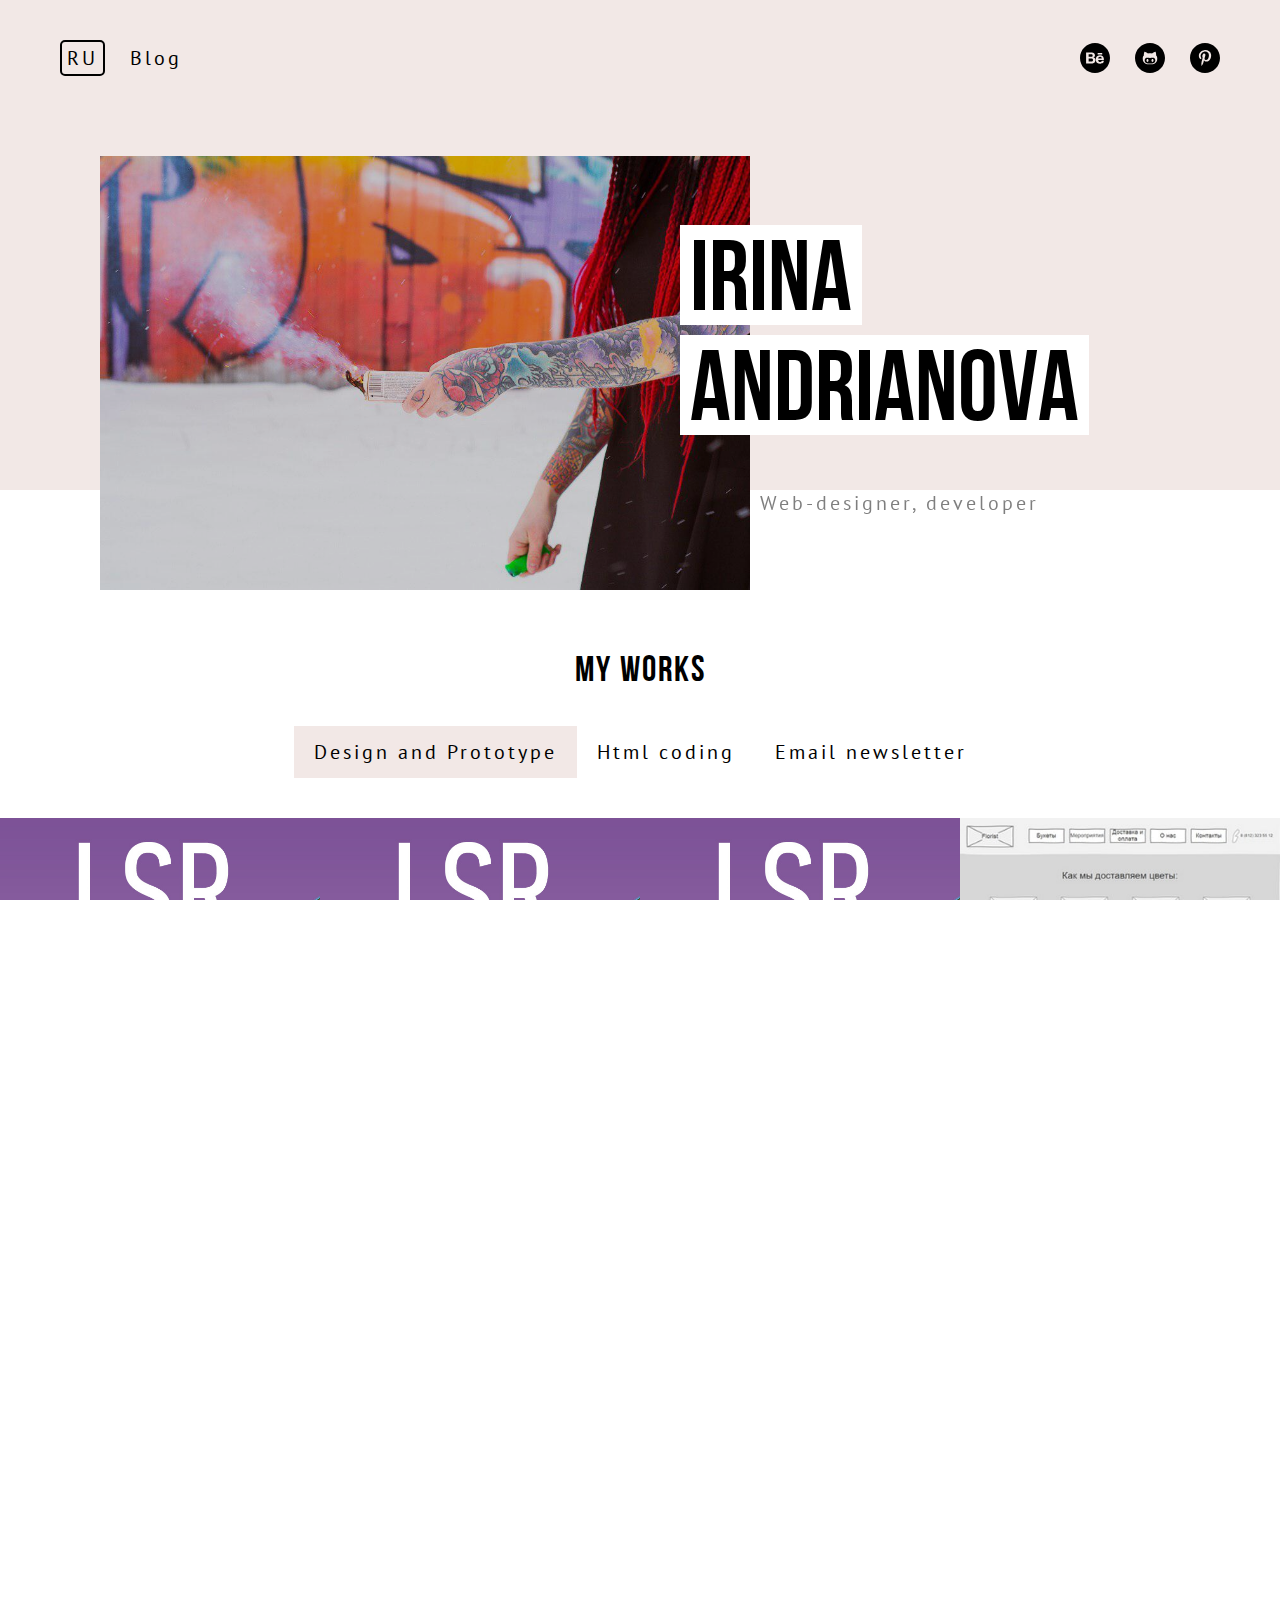
==== commit 8087bd40: "scroll" ====
--- a/index.html
+++ b/index.html
@@ -15,7 +15,7 @@
 			<a href="#" class="header__nav header__interlink englishActive_js" id="interlink" title="Поменять язык">
 				RU
 			</a>
-			<a href="#" class="header__nav" id="" title="Блог">
+			<a href="#" class="header__nav" id="blog" title="Блог">
 				Blog
 			</a>
 		</div>
@@ -80,6 +80,106 @@
 </header>
 
 	<div class="wrapp">
+		<div class="works">
+    <div class="works__title" id="workTitle">My works</div>
+    <div class="tab" id="tab">
+        <div class="tab__links">
+            <a href="#" class="tab__link tab__active-link" data-tab="design" id="workDesign">Design and Prototype</a>
+            <a href="#" class="tab__link" data-tab="html" id="workCoding">Html coding</a>
+            <a href="#" class="tab__link" data-tab="email" id="workNewsletter">Email newsletter</a>
+        </div>
+        <div class="tab__content tab__active-content" id="design">
+            <div class="tab__item" >
+                <div class="tab__wrap">
+                    <a target="_blank" href="https://www.behance.net/gallery/41652117/Game-Portal" class="tab__photo-hidden-text">Games website layout. Correct me if I'm wrong, but "I'm lost" is a frequent phrase from site users. Convenient navigation is very important, as well as the characteristics of users. For example, gamers like dark colors and often are expressive. Such are they, gamers :) View project</a>
+                    <img src="../img/lsr_landing.jpg" alt="gameportal" class="tab__img">
+                </div>
+            </div>
+            <div class="tab__item" >
+                <div class="tab__wrap">
+                    <a target="_blank" href="https://www.behance.net/gallery/63334691/Landing-Page" class="tab__photo-hidden-text">Material is the metaphor. Bold, graphic, intentional. Motion provides meaning. View project</a>
+                    <img src="../img/lsr_landing.jpg" alt="gameportal" class="tab__img">
+                </div>
+            </div>
+            <div class="tab__item" >
+                <div class="tab__wrap">
+                    <a target="_blank" href="https://www.behance.net/gallery/63334691/Landing-Page" class="tab__photo-hidden-text">Material is the metaphor. Bold, graphic, intentional. Motion provides meaning. View project</a>
+                    <img src="../img/lsr_landing.jpg" alt="gameportal" class="tab__img">
+                </div>
+            </div>
+            <div class="tab__item" >
+                <div class="tab__wrap">
+                    <a target="_blank" href="http://as325t.axshare.com" class="tab__photo-hidden-text">Prototyping is a very important process in the work of a UX-designer. The best way is not to make a lot of edits of the project but to settle all the issues at the prototype stage.</a>
+                    <img src="../img/axure.jpg" alt="gameportal" class="tab__img">
+                </div>
+            </div>
+        </div>
+        <div class="tab__content" id="html">
+            <div class="tab__item row" >
+                <div class="tab__photo col-xs-12 col-xm-6">
+                    <div class="tab__wrap">
+                        <a target="_blank" href="http://promo.lsr.ru/" class="tab__photo-hidden-text">View project</a>
+                        <img src="../img/lsr_landing.jpg" alt="lsr-landing" class="tab__img">
+                    </div>
+                </div>
+                <div class="tab__text col-xs-12 col-xm-6">
+                    <p class="tab__title" id="lsrProject">Promo-landing LSR</p>
+                    <p class="tab__description" id="lsrDesc">Stack: Gulp, Less. Adaptive layout.</p>
+                </div>
+            </div>
+            <div class="tab__item row" >
+                <div class="tab__photo col-xs-12 col-xm-6">
+                    <div class="tab__wrap">
+                        <a target="_blank" href="https://irinaoxymoron.github.io/landing/dist/index.html" class="tab__photo-hidden-text">View project</a>
+                        <img src="../img/landing.jpg" alt="landing" class="tab__img">
+                    </div>
+                </div>
+                <div class="tab__text col-xs-12 col-xm-6">
+                    <p class="tab__title" id="landingProject">Training project Business Landing</p>
+                    <p class="tab__description" id="landingDesc">Stack: Gulp 4.0, Sass, native JS. Adaptive layout, CSS-sprite, BEM methodology.</p>
+                </div>
+            </div>
+            <div class="tab__item row" >
+                <div class="tab__photo col-xs-12 col-xm-6">
+                    <div class="tab__wrap">
+                        <a target="_blank" href="https://irinaoxymoron.github.io/wp-project/dist/index.html" class="tab__photo-hidden-text">View project</a>
+                        <img src="../img/wordpress-portfolio.jpg" alt="wordpress" class="tab__img">
+                    </div>
+                </div>
+                <div class="tab__text col-xs-12 col-xm-6">
+                    <p class="tab__title" id="wordpressProject">Portfolio for photographer</p>
+                    <p class="tab__description" id="wordpressDesc">Stack: WordPress, Gulp 4.0, Sass, jQuery. Adaptive layout. Plugins: jQuery FreeWall, Magnific Popup, NiceScroll, Lazy Load.</p>
+                </div>
+            </div>
+            <div class="tab__item row" >
+                <div class="tab__photo col-xs-12 col-xm-6">
+                    <div class="tab__wrap">
+                        <a target="_blank" href="https://irinaoxymoron.github.io/smitler/dist/index.html" class="tab__photo-hidden-text">View project</a>
+                        <img src="../img/smitler.jpg" alt="smitler" class="tab__img">
+                    </div>
+                </div>
+                <div class="tab__text col-xs-12 col-xm-6">
+                    <p class="tab__title" id="smitlerProject">Site of beauty salon</p>
+                    <p class="tab__description" id="smitlerDesc">Stack: Adobe XD, Gulp 4.0, Sass, jQuery. Adaptive layout. Plugins: OptimizedHTML, Hamburgers, equalHeights, Fotorama, Mmenu, Owl Carousel 2, Selectize.</p>
+                </div>
+            </div>
+        </div>
+        <div class="tab__content" id="email">
+            <div class="tab__item row" >
+                <div class="tab__photo col-xs-12 col-xm-6">
+                    <div class="tab__wrap">
+                        <a target="_blank" href="https://irinaoxymoron.github.io/email-template/dist/basic.html" class="tab__photo-hidden-text">View project</a>
+                        <img src="../img/email-template.jpg" alt="email" class="tab__img">
+                    </div>
+                </div>
+                <div class="tab__text col-xs-12 col-xm-6">
+                    <p class="tab__title" id="emailTemplate">Email template</p>
+                    <p class="tab__description" id="emailDesc">Ready template for creating email. Stack: Foundation for Emails, Inky, SASS, Gulp. Used to create a corporate newsletter, so the final result is not demonstrated.</p>
+                </div>
+            </div>
+        </div>
+    </div>
+</div>
 		<section class="content">
     <div class="content__title" id="aboutTitle">Let me introduce myself</div>
     <p class="content__text" id="aboutText">It is accepted that a designer and a web developer are two
@@ -91,122 +191,6 @@
     </p>
     <p class="content__text"><span id="aboutText2">Please, contact me for any information relevant to my resume. </span><a id="aboutText3" target="_blank" href="https://t.me/irinaoxymoron">Telegram</a>.</p>
 </section>
-		<div class="works">
-    <div class="works__title" id="workTitle">My works</div>
-    <div class="tab" id="tab">
-        <div class="tab__links">
-            <a href="#" class="tab__link tab__active-link" data-tab="design" id="workDesign">Design</a>
-            <a href="#" class="tab__link" data-tab="html" id="workCoding">Html coding</a>
-            <a href="#" class="tab__link" data-tab="prototype" id="workPrototype">Prototype</a>
-            <a href="#" class="tab__link" data-tab="email" id="workNewsletter">Email newsletter</a>
-        </div>
-        <div class="tab__content tab__active-content" id="design">
-            <div class="tab__item" >
-                <div class="tab__wrap">
-                    <a target="_blank" href="https://www.behance.net/gallery/41652117/Game-Portal" class="tab__photo-hidden-text">Games website layout. Correct me if I'm wrong, but "I'm lost" is a frequent phrase from site users. Convenient navigation is very important, as well as the characteristics of users. For example, gamers like dark colors and often are expressive. Such are they, gamers :) View project</a>
-                    <img src="../img/lsr_landing.jpg" alt="gameportal" class="tab__img">
-                </div>
-            </div>
-            <div class="tab__item" >
-                <div class="tab__wrap">
-                    <a target="_blank" href="https://www.behance.net/gallery/63334691/Landing-Page" class="tab__photo-hidden-text">Material is the metaphor. Bold, graphic, intentional. Motion provides meaning. View project</a>
-                    <img src="../img/lsr_landing.jpg" alt="gameportal" class="tab__img">
-                </div>
-            </div>
-            <div class="tab__item" >
-                <div class="tab__wrap">
-                    <a target="_blank" href="https://www.behance.net/gallery/63334691/Landing-Page" class="tab__photo-hidden-text">Material is the metaphor. Bold, graphic, intentional. Motion provides meaning. View project</a>
-                    <img src="../img/lsr_landing.jpg" alt="gameportal" class="tab__img">
-                </div>
-            </div>
-            <div class="tab__item" >
-                <div class="tab__wrap">
-                    <a target="_blank" href="https://www.behance.net/gallery/63334691/Landing-Page" class="tab__photo-hidden-text">Material is the metaphor. Bold, graphic, intentional. Motion provides meaning. View project</a>
-                    <img src="../img/lsr_landing.jpg" alt="gameportal" class="tab__img">
-                </div>
-            </div>
-        </div>
-        <div class="tab__content" id="html">
-            <div class="tab__item row" >
-                <div class="tab__photo col-xs-12 col-xm-6">
-                    <div class="tab__wrap">
-                        <a target="_blank" href="http://promo.lsr.ru/" class="tab__photo-hidden-text">View project</a>
-                        <img src="../img/lsr_landing.jpg" alt="lsr-landing" class="tab__img">
-                    </div>
-                </div>
-                <div class="tab__text col-xs-12 col-xm-6">
-                    <p class="tab__title" id="lsrProject">Promo-landing LSR</p>
-                    <p class="tab__description" id="lsrDesc">Stack: Gulp, Less. Adaptive layout.</p>
-                </div>
-            </div>
-            <div class="tab__item row" >
-                <div class="tab__photo col-xs-12 col-xm-6">
-                    <div class="tab__wrap">
-                        <a target="_blank" href="https://irinaoxymoron.github.io/landing/dist/index.html" class="tab__photo-hidden-text">View project</a>
-                        <img src="../img/landing.jpg" alt="landing" class="tab__img">
-                    </div>
-                </div>
-                <div class="tab__text col-xs-12 col-xm-6">
-                    <p class="tab__title" id="landingProject">Training project Business Landing</p>
-                    <p class="tab__description" id="landingDesc">Stack: Gulp 4.0, Sass, native JS. Adaptive layout, CSS-sprite, BEM methodology.</p>
-                </div>
-            </div>
-            <div class="tab__item row" >
-                <div class="tab__photo col-xs-12 col-xm-6">
-                    <div class="tab__wrap">
-                        <a target="_blank" href="https://irinaoxymoron.github.io/wp-project/dist/index.html" class="tab__photo-hidden-text">View project</a>
-                        <img src="../img/wordpress-portfolio.jpg" alt="wordpress" class="tab__img">
-                    </div>
-                </div>
-                <div class="tab__text col-xs-12 col-xm-6">
-                    <p class="tab__title" id="wordpressProject">Portfolio for photographer</p>
-                    <p class="tab__description" id="wordpressDesc">Stack: WordPress, Gulp 4.0, Sass, jQuery. Adaptive layout. Plugins: jQuery FreeWall, Magnific Popup, NiceScroll, Lazy Load.</p>
-                </div>
-            </div>
-            <div class="tab__item row" >
-                <div class="tab__photo col-xs-12 col-xm-6">
-                    <div class="tab__wrap">
-                        <a target="_blank" href="https://irinaoxymoron.github.io/smitler/dist/index.html" class="tab__photo-hidden-text">View project</a>
-                        <img src="../img/smitler.jpg" alt="smitler" class="tab__img">
-                    </div>
-                </div>
-                <div class="tab__text col-xs-12 col-xm-6">
-                    <p class="tab__title" id="smitlerProject">Site of beauty salon</p>
-                    <p class="tab__description" id="smitlerDesc">Stack: Adobe XD, Gulp 4.0, Sass, jQuery. Adaptive layout. Plugins: OptimizedHTML, Hamburgers, equalHeights, Fotorama, Mmenu, Owl Carousel 2, Selectize.</p>
-                </div>
-            </div>
-        </div>
-        <div class="tab__content" id="prototype">
-            <div class="tab__item row" >
-                <div class="tab__photo col-xs-12 col-xm-6">
-                    <div class="tab__wrap">
-                        <a target="_blank" href="http://as325t.axshare.com" class="tab__photo-hidden-text">View project</a>
-                        <img src="../img/axure.jpg" alt="axure" class="tab__img">
-                    </div>
-                </div>
-                <div class="tab__text col-xs-12 col-xm-6">
-                    <p class="tab__title" id="floristPrototype">Prototype</p>
-                    <p class="tab__description" id="floristDesc">Prototyping is a very important process in the work of a
-                        UX-designer. The best way is not to make a lot of edits of the project but to settle all the issues at the prototype stage.</p>
-                </div>
-            </div>
-        </div>
-        <div class="tab__content" id="email">
-            <div class="tab__item row" >
-                <div class="tab__photo col-xs-12 col-xm-6">
-                    <div class="tab__wrap">
-                        <a target="_blank" href="https://irinaoxymoron.github.io/email-template/dist/basic.html" class="tab__photo-hidden-text">View project</a>
-                        <img src="../img/email-template.jpg" alt="email" class="tab__img">
-                    </div>
-                </div>
-                <div class="tab__text col-xs-12 col-xm-6">
-                    <p class="tab__title" id="emailTemplate">Email template</p>
-                    <p class="tab__description" id="emailDesc">Ready template for creating email. Stack: Foundation for Emails, Inky, SASS, Gulp. Used to create a corporate newsletter, so the final result is not demonstrated.</p>
-                </div>
-            </div>
-        </div>
-    </div>
-</div>
 		<section class="skills">
     <div class="skills__head" id="skillsTitle">My skills</div>
     <div class="skills__content">
@@ -224,10 +208,10 @@
 	</div>
 	<footer class="footer">
     <div class="container">
-        <p class="footer__content"><span id="footerContent">Irina Andrianova</span> &copy; 2018</p>
-        <div class="header__socials col-xs-12">
-            <div class="header__wrap">
-                <a target="_blank" href="https://www.behance.net/irinaoxymoron" class="header__link" title="Behance">
+        <p class="footer__content"><span id="footerContent">Irina Andrianova</span> &copy; 2019</p>
+        <div class="footer__socials col-xs-12">
+            <div class="footer__wrap">
+                <a target="_blank" href="https://www.behance.net/irinaoxymoron" class="footer__link" title="Behance">
                     <svg version="1.1" id="Capa_1" xmlns="http://www.w3.org/2000/svg" xmlns:xlink="http://www.w3.org/1999/xlink" x="0px" y="0px"
 	 width="30px" height="30px" viewBox="0 0 49.652 49.652" style="enable-background:new 0 0 49.652 49.652; fill: inherit;"
 	 xml:space="preserve">
@@ -250,7 +234,7 @@
 </g>
                 </svg>
                 </a>
-                <a target="_blank" href="https://github.com/irinaoxymoron" class="header__link" title="GitHub">
+                <a target="_blank" href="https://github.com/irinaoxymoron" class="footer__link" title="GitHub">
                     <svg version="1.1" id="Capa_1" xmlns="http://www.w3.org/2000/svg" xmlns:xlink="http://www.w3.org/1999/xlink" x="0px" y="0px"
 	 viewBox="0 0 96 96" width="30px" height="30px"  style="enable-background:new 0 0 96 96; fill: inherit;" xml:space="preserve">
 <g>
@@ -267,7 +251,7 @@
 </g>
                     </svg>
                 </a>
-                <a target="_blank" href="https://ru.pinterest.com/irinaoxymoron/" class="header__link" title="Pinterest">
+                <a target="_blank" href="https://ru.pinterest.com/irinaoxymoron/" class="footer__link" title="Pinterest">
                     <svg xmlns="http://www.w3.org/2000/svg" xmlns:xlink="http://www.w3.org/1999/xlink" version="1.1" id="Capa_1" x="0px" y="0px" viewBox="0 0 96 96" style="enable-background:new 0 0 96 96;" xml:space="preserve" width="30px" height="30px">
 <g>
 	<path d="M48,0C21.488,0,0,21.49,0,48c0,26.511,21.488,48,48,48c26.51,0,48-21.489,48-48   C96,21.49,74.51,0,48,0z M51.283,59.383c-3.078-0.238-4.369-1.762-6.779-3.227c-1.326,6.955-2.947,13.624-7.748,17.107   c-1.482-10.514,2.176-18.409,3.873-26.792c-2.895-4.874,0.35-14.685,6.457-12.267c7.514,2.973-6.508,18.121,2.904,20.014   c9.83,1.975,13.842-17.054,7.748-23.242c-8.807-8.934-25.633-0.203-23.564,12.59c0.504,3.128,3.734,4.076,1.291,8.393   c-5.637-1.25-7.318-5.693-7.102-11.621c0.348-9.699,8.717-16.491,17.107-17.431c10.613-1.188,20.576,3.896,21.951,13.88   C68.971,48.057,62.631,60.262,51.283,59.383z" />
--- a/css/style.css
+++ b/css/style.css
@@ -1,2 +1,2 @@
-@charset "UTF-8";/*! normalize.css v5.0.0 | MIT License | github.com/necolas/normalize.css */html{font-family:sans-serif;line-height:1.15;-ms-text-size-adjust:100%;-webkit-text-size-adjust:100%}body{margin:0}article,aside,footer,header,nav,section{display:block}h1{font-size:2em;margin:.67em 0}figcaption,figure,main{display:block}figure{margin:1em 40px}hr{box-sizing:content-box;height:0;overflow:visible}pre{font-family:monospace,monospace;font-size:1em}a{background-color:transparent;-webkit-text-decoration-skip:objects}a:active,a:hover{outline-width:0}abbr[title]{border-bottom:none;text-decoration:underline;text-decoration:underline dotted}b,strong{font-weight:inherit}b,strong{font-weight:bolder}code,kbd,samp{font-family:monospace,monospace;font-size:1em}dfn{font-style:italic}mark{background-color:#ff0;color:#000}small{font-size:80%}sub,sup{font-size:75%;line-height:0;position:relative;vertical-align:baseline}sub{bottom:-.25em}sup{top:-.5em}audio,video{display:inline-block}audio:not([controls]){display:none;height:0}img{border-style:none}svg:not(:root){overflow:hidden}button,input,optgroup,select,textarea{font-family:sans-serif;font-size:100%;line-height:1.15;margin:0}button,input{overflow:visible}button,select{text-transform:none}[type=reset],[type=submit],button,html [type=button]{-webkit-appearance:button}[type=button]::-moz-focus-inner,[type=reset]::-moz-focus-inner,[type=submit]::-moz-focus-inner,button::-moz-focus-inner{border-style:none;padding:0}[type=button]:-moz-focusring,[type=reset]:-moz-focusring,[type=submit]:-moz-focusring,button:-moz-focusring{outline:1px dotted ButtonText}fieldset{border:1px solid silver;margin:0 2px;padding:.35em .625em .75em}legend{box-sizing:border-box;color:inherit;display:table;max-width:100%;padding:0;white-space:normal}progress{display:inline-block;vertical-align:baseline}textarea{overflow:auto}[type=checkbox],[type=radio]{box-sizing:border-box;padding:0}[type=number]::-webkit-inner-spin-button,[type=number]::-webkit-outer-spin-button{height:auto}[type=search]{-webkit-appearance:textfield;outline-offset:-2px}[type=search]::-webkit-search-cancel-button,[type=search]::-webkit-search-decoration{-webkit-appearance:none}::-webkit-file-upload-button{-webkit-appearance:button;font:inherit}details,menu{display:block}summary{display:list-item}canvas{display:inline-block}template{display:none}[hidden]{display:none}@font-face{font-family:PTSans;src:url(../fonts/PTSans/PT_Sans-Regular.eot);src:url(../fonts/PTSans/PT_Sans-Regular.eot?#iefix) format("embedded-opentype"),url(../fonts/PTSans/PT_Sans-Regular.woff2) format("woff2"),url(../fonts/PTSans/PT_Sans-Regular.woff) format("woff"),url(../fonts/PTSans/PT_Sans-Regular.ttf) format("truetype")}@font-face{font-family:RalewayRegular;src:url(../fonts/RalewayRegular/RalewayRegular.woff) format("woff"),url(../fonts/RalewayRegular/RalewayRegular.ttf) format("ttf"),url(../fonts/RalewayRegular/RalewayRegular.eot) format("eot")}@font-face{font-family:Bebas;src:url("../fonts/Bebas/Bebas Neue Cyrillic.eot") format("embedded-opentype"),url("../fonts/Bebas/Bebas Neue Cyrillic.woff2") format("woff2"),url(../fonts/Bebas/BebasNeueCyrillic.woff) format("woff"),url(../fonts/Bebas/BebasNeueCyrillic.ttf) format("truetype")}body{position:relative;min-height:100vh;height:100%;perspective:1px;transform-style:preserve-3d;overflow-x:hidden}html{font-size:18px;height:100%;overflow:hidden}.footer:after,.header:after,.main-content:after{display:table;clear:both;content:''}p{margin:0 0 8px}a{text-decoration:underline;color:#fff}a a:hover{text-decoration:none}h1,h2,h3,h4,h5,h6{margin:0}img{max-width:100%;height:auto;vertical-align:top}dir,figure,menu,ul{padding:0;margin:0;display:block;list-style-type:disc}label{font-weight:400;display:block;text-align:left}li{list-style-position:inside;list-style:none}body{margin:0}*{box-sizing:border-box}:focus{outline:0}footer{margin-top:auto}body{font-family:PTSans;font-weight:400;font-style:normal;font-size:18px;line-height:36px}article,section{width:100%}.header{position:relative}.header .row{height:100%}.wrapp{display:-ms-flexbox;display:flex;-ms-flex-direction:column;flex-direction:column}h1,h2,h3,h4,h5,h6{color:#495058}h1{font-size:24px;font-weight:400;line-height:28px;margin-bottom:0;padding-bottom:25px}h2{font-size:20px;line-height:25px;margin-bottom:0;padding-bottom:10px}h3{font-size:1.66667rem;line-height:1.77778rem;margin-bottom:0;padding-bottom:.94444rem}h4{font-size:1.33333rem;line-height:1.55556rem;margin-bottom:1.11111rem}h5{font-size:1.33333rem;line-height:1.55556rem;margin-bottom:.66667rem}h6{font-size:1rem;line-height:1.11111rem;margin-bottom:0}.container{height:100%;max-width:90%;padding-right:16px;padding-left:16px;width:90%;margin-right:auto;margin-left:auto}@media (min-width:1200px){.container{max-width:1064px}}input[placeholder]{text-overflow:ellipsis}input::-webkit-input-placeholder{opacity:.54;transition:opacity .3s ease}input::-moz-placeholder{opacity:.54;transition:opacity .3s ease}input:-moz-placeholder{opacity:.54;transition:opacity .3s ease}input:-ms-input-placeholder{opacity:.54;transition:opacity .3s ease}input:focus::-webkit-input-placeholder{opacity:0;transition:opacity .3s ease}input:focus::-moz-placeholder{opacity:0;transition:opacity .3s ease}input:focus:-moz-placeholder{opacity:0;transition:opacity .3s ease}input:focus:-ms-input-placeholder{opacity:0;transition:opacity .3s ease}textarea::-webkit-input-placeholder{opacity:.54;transition:opacity .3s ease}textarea::-moz-placeholder{opacity:.54;transition:opacity .3s ease}textarea:-moz-placeholder{opacity:.54;transition:opacity .3s ease}textarea:-ms-input-placeholder{opacity:.54;transition:opacity .3s ease}textarea:focus::-webkit-input-placeholder{opacity:0;transition:opacity .3s ease}textarea:focus::-moz-placeholder{opacity:0;transition:opacity .3s ease}textarea:focus:-moz-placeholder{opacity:0;transition:opacity .3s ease}textarea:focus:-ms-input-placeholder{opacity:0;transition:opacity .3s ease}.container-fluid{box-sizing:border-box;margin-right:auto;margin-left:auto;padding-right:32px;padding-left:32px}.row{-ms-flex:0 1 auto;flex:0 1 auto;box-sizing:border-box;display:-ms-flexbox;display:flex;-ms-flex-direction:row;flex-direction:row;-ms-flex-wrap:wrap;flex-wrap:wrap;margin-right:-16px;margin-left:-16px}.column{box-sizing:border-box;-ms-flex-positive:0;flex-grow:0;-ms-flex-negative:0;flex-shrink:0;padding-right:16px;padding-left:16px}.col-xs{box-sizing:border-box;-ms-flex-positive:0;flex-grow:0;-ms-flex-negative:0;flex-shrink:0;padding-right:16px;padding-left:16px;-ms-flex-positive:1;flex-grow:1;-ms-flex-preferred-size:0;flex-basis:0;max-width:100%}.col-xs-1{box-sizing:border-box;-ms-flex-positive:0;flex-grow:0;-ms-flex-negative:0;flex-shrink:0;padding-right:16px;padding-left:16px;-ms-flex-preferred-size:8.33333%;flex-basis:8.33333%;max-width:8.33333%}.col-xs-2{box-sizing:border-box;-ms-flex-positive:0;flex-grow:0;-ms-flex-negative:0;flex-shrink:0;padding-right:16px;padding-left:16px;-ms-flex-preferred-size:16.66667%;flex-basis:16.66667%;max-width:16.66667%}.col-xs-3{box-sizing:border-box;-ms-flex-positive:0;flex-grow:0;-ms-flex-negative:0;flex-shrink:0;padding-right:16px;padding-left:16px;-ms-flex-preferred-size:25%;flex-basis:25%;max-width:25%}.col-xs-4{box-sizing:border-box;-ms-flex-positive:0;flex-grow:0;-ms-flex-negative:0;flex-shrink:0;padding-right:16px;padding-left:16px;-ms-flex-preferred-size:33.33333%;flex-basis:33.33333%;max-width:33.33333%}.col-xs-5{box-sizing:border-box;-ms-flex-positive:0;flex-grow:0;-ms-flex-negative:0;flex-shrink:0;padding-right:16px;padding-left:16px;-ms-flex-preferred-size:41.66667%;flex-basis:41.66667%;max-width:41.66667%}.col-xs-6{box-sizing:border-box;-ms-flex-positive:0;flex-grow:0;-ms-flex-negative:0;flex-shrink:0;padding-right:16px;padding-left:16px;-ms-flex-preferred-size:50%;flex-basis:50%;max-width:50%}.col-xs-7{box-sizing:border-box;-ms-flex-positive:0;flex-grow:0;-ms-flex-negative:0;flex-shrink:0;padding-right:16px;padding-left:16px;-ms-flex-preferred-size:58.33333%;flex-basis:58.33333%;max-width:58.33333%}.col-xs-8{box-sizing:border-box;-ms-flex-positive:0;flex-grow:0;-ms-flex-negative:0;flex-shrink:0;padding-right:16px;padding-left:16px;-ms-flex-preferred-size:66.66667%;flex-basis:66.66667%;max-width:66.66667%}.col-xs-9{box-sizing:border-box;-ms-flex-positive:0;flex-grow:0;-ms-flex-negative:0;flex-shrink:0;padding-right:16px;padding-left:16px;-ms-flex-preferred-size:75%;flex-basis:75%;max-width:75%}.col-xs-10{box-sizing:border-box;-ms-flex-positive:0;flex-grow:0;-ms-flex-negative:0;flex-shrink:0;padding-right:16px;padding-left:16px;-ms-flex-preferred-size:83.33333%;flex-basis:83.33333%;max-width:83.33333%}.col-xs-11{box-sizing:border-box;-ms-flex-positive:0;flex-grow:0;-ms-flex-negative:0;flex-shrink:0;padding-right:16px;padding-left:16px;-ms-flex-preferred-size:91.66667%;flex-basis:91.66667%;max-width:91.66667%}.col-xs-12{box-sizing:border-box;-ms-flex-positive:0;flex-grow:0;-ms-flex-negative:0;flex-shrink:0;padding-right:16px;padding-left:16px;-ms-flex-preferred-size:100%;flex-basis:100%;max-width:100%}@media screen and (min-width:600px){.col-xm{box-sizing:border-box;-ms-flex-positive:0;flex-grow:0;-ms-flex-negative:0;flex-shrink:0;padding-right:16px;padding-left:16px;-ms-flex-positive:1;flex-grow:1;-ms-flex-preferred-size:0;flex-basis:0;max-width:100%}.col-xm-1{box-sizing:border-box;-ms-flex-positive:0;flex-grow:0;-ms-flex-negative:0;flex-shrink:0;padding-right:16px;padding-left:16px;-ms-flex-preferred-size:8.33333%;flex-basis:8.33333%;max-width:8.33333%}.col-xm-2{box-sizing:border-box;-ms-flex-positive:0;flex-grow:0;-ms-flex-negative:0;flex-shrink:0;padding-right:16px;padding-left:16px;-ms-flex-preferred-size:16.66667%;flex-basis:16.66667%;max-width:16.66667%}.col-xm-3{box-sizing:border-box;-ms-flex-positive:0;flex-grow:0;-ms-flex-negative:0;flex-shrink:0;padding-right:16px;padding-left:16px;-ms-flex-preferred-size:25%;flex-basis:25%;max-width:25%}.col-xm-4{box-sizing:border-box;-ms-flex-positive:0;flex-grow:0;-ms-flex-negative:0;flex-shrink:0;padding-right:16px;padding-left:16px;-ms-flex-preferred-size:33.33333%;flex-basis:33.33333%;max-width:33.33333%}.col-xm-5{box-sizing:border-box;-ms-flex-positive:0;flex-grow:0;-ms-flex-negative:0;flex-shrink:0;padding-right:16px;padding-left:16px;-ms-flex-preferred-size:41.66667%;flex-basis:41.66667%;max-width:41.66667%}.col-xm-6{box-sizing:border-box;-ms-flex-positive:0;flex-grow:0;-ms-flex-negative:0;flex-shrink:0;padding-right:16px;padding-left:16px;-ms-flex-preferred-size:50%;flex-basis:50%;max-width:50%}.col-xm-7{box-sizing:border-box;-ms-flex-positive:0;flex-grow:0;-ms-flex-negative:0;flex-shrink:0;padding-right:16px;padding-left:16px;-ms-flex-preferred-size:58.33333%;flex-basis:58.33333%;max-width:58.33333%}.col-xm-8{box-sizing:border-box;-ms-flex-positive:0;flex-grow:0;-ms-flex-negative:0;flex-shrink:0;padding-right:16px;padding-left:16px;-ms-flex-preferred-size:66.66667%;flex-basis:66.66667%;max-width:66.66667%}.col-xm-9{box-sizing:border-box;-ms-flex-positive:0;flex-grow:0;-ms-flex-negative:0;flex-shrink:0;padding-right:16px;padding-left:16px;-ms-flex-preferred-size:75%;flex-basis:75%;max-width:75%}.col-xm-10{box-sizing:border-box;-ms-flex-positive:0;flex-grow:0;-ms-flex-negative:0;flex-shrink:0;padding-right:16px;padding-left:16px;-ms-flex-preferred-size:83.33333%;flex-basis:83.33333%;max-width:83.33333%}.col-xm-11{box-sizing:border-box;-ms-flex-positive:0;flex-grow:0;-ms-flex-negative:0;flex-shrink:0;padding-right:16px;padding-left:16px;-ms-flex-preferred-size:91.66667%;flex-basis:91.66667%;max-width:91.66667%}.col-xm-12{box-sizing:border-box;-ms-flex-positive:0;flex-grow:0;-ms-flex-negative:0;flex-shrink:0;padding-right:16px;padding-left:16px;-ms-flex-preferred-size:100%;flex-basis:100%;max-width:100%}}@media screen and (min-width:900px){.col-sm{box-sizing:border-box;-ms-flex-positive:0;flex-grow:0;-ms-flex-negative:0;flex-shrink:0;padding-right:16px;padding-left:16px;-ms-flex-positive:1;flex-grow:1;-ms-flex-preferred-size:0;flex-basis:0;max-width:100%}.col-sm-1{box-sizing:border-box;-ms-flex-positive:0;flex-grow:0;-ms-flex-negative:0;flex-shrink:0;padding-right:16px;padding-left:16px;-ms-flex-preferred-size:8.33333%;flex-basis:8.33333%;max-width:8.33333%}.col-sm-2{box-sizing:border-box;-ms-flex-positive:0;flex-grow:0;-ms-flex-negative:0;flex-shrink:0;padding-right:16px;padding-left:16px;-ms-flex-preferred-size:16.66667%;flex-basis:16.66667%;max-width:16.66667%}.col-sm-3{box-sizing:border-box;-ms-flex-positive:0;flex-grow:0;-ms-flex-negative:0;flex-shrink:0;padding-right:16px;padding-left:16px;-ms-flex-preferred-size:25%;flex-basis:25%;max-width:25%}.col-sm-4{box-sizing:border-box;-ms-flex-positive:0;flex-grow:0;-ms-flex-negative:0;flex-shrink:0;padding-right:16px;padding-left:16px;-ms-flex-preferred-size:33.33333%;flex-basis:33.33333%;max-width:33.33333%}.col-sm-5{box-sizing:border-box;-ms-flex-positive:0;flex-grow:0;-ms-flex-negative:0;flex-shrink:0;padding-right:16px;padding-left:16px;-ms-flex-preferred-size:41.66667%;flex-basis:41.66667%;max-width:41.66667%}.col-sm-6{box-sizing:border-box;-ms-flex-positive:0;flex-grow:0;-ms-flex-negative:0;flex-shrink:0;padding-right:16px;padding-left:16px;-ms-flex-preferred-size:50%;flex-basis:50%;max-width:50%}.col-sm-7{box-sizing:border-box;-ms-flex-positive:0;flex-grow:0;-ms-flex-negative:0;flex-shrink:0;padding-right:16px;padding-left:16px;-ms-flex-preferred-size:58.33333%;flex-basis:58.33333%;max-width:58.33333%}.col-sm-8{box-sizing:border-box;-ms-flex-positive:0;flex-grow:0;-ms-flex-negative:0;flex-shrink:0;padding-right:16px;padding-left:16px;-ms-flex-preferred-size:66.66667%;flex-basis:66.66667%;max-width:66.66667%}.col-sm-9{box-sizing:border-box;-ms-flex-positive:0;flex-grow:0;-ms-flex-negative:0;flex-shrink:0;padding-right:16px;padding-left:16px;-ms-flex-preferred-size:75%;flex-basis:75%;max-width:75%}.col-sm-10{box-sizing:border-box;-ms-flex-positive:0;flex-grow:0;-ms-flex-negative:0;flex-shrink:0;padding-right:16px;padding-left:16px;-ms-flex-preferred-size:83.33333%;flex-basis:83.33333%;max-width:83.33333%}.col-sm-11{box-sizing:border-box;-ms-flex-positive:0;flex-grow:0;-ms-flex-negative:0;flex-shrink:0;padding-right:16px;padding-left:16px;-ms-flex-preferred-size:91.66667%;flex-basis:91.66667%;max-width:91.66667%}.col-sm-12{box-sizing:border-box;-ms-flex-positive:0;flex-grow:0;-ms-flex-negative:0;flex-shrink:0;padding-right:16px;padding-left:16px;-ms-flex-preferred-size:100%;flex-basis:100%;max-width:100%}}@media screen and (min-width:990px){.col-md{box-sizing:border-box;-ms-flex-positive:0;flex-grow:0;-ms-flex-negative:0;flex-shrink:0;padding-right:16px;padding-left:16px;-ms-flex-positive:1;flex-grow:1;-ms-flex-preferred-size:0;flex-basis:0;max-width:100%}.col-md-1{box-sizing:border-box;-ms-flex-positive:0;flex-grow:0;-ms-flex-negative:0;flex-shrink:0;padding-right:16px;padding-left:16px;-ms-flex-preferred-size:8.33333%;flex-basis:8.33333%;max-width:8.33333%}.col-md-2{box-sizing:border-box;-ms-flex-positive:0;flex-grow:0;-ms-flex-negative:0;flex-shrink:0;padding-right:16px;padding-left:16px;-ms-flex-preferred-size:16.66667%;flex-basis:16.66667%;max-width:16.66667%}.col-md-3{box-sizing:border-box;-ms-flex-positive:0;flex-grow:0;-ms-flex-negative:0;flex-shrink:0;padding-right:16px;padding-left:16px;-ms-flex-preferred-size:25%;flex-basis:25%;max-width:25%}.col-md-4{box-sizing:border-box;-ms-flex-positive:0;flex-grow:0;-ms-flex-negative:0;flex-shrink:0;padding-right:16px;padding-left:16px;-ms-flex-preferred-size:33.33333%;flex-basis:33.33333%;max-width:33.33333%}.col-md-5{box-sizing:border-box;-ms-flex-positive:0;flex-grow:0;-ms-flex-negative:0;flex-shrink:0;padding-right:16px;padding-left:16px;-ms-flex-preferred-size:41.66667%;flex-basis:41.66667%;max-width:41.66667%}.col-md-6{box-sizing:border-box;-ms-flex-positive:0;flex-grow:0;-ms-flex-negative:0;flex-shrink:0;padding-right:16px;padding-left:16px;-ms-flex-preferred-size:50%;flex-basis:50%;max-width:50%}.col-md-7{box-sizing:border-box;-ms-flex-positive:0;flex-grow:0;-ms-flex-negative:0;flex-shrink:0;padding-right:16px;padding-left:16px;-ms-flex-preferred-size:58.33333%;flex-basis:58.33333%;max-width:58.33333%}.col-md-8{box-sizing:border-box;-ms-flex-positive:0;flex-grow:0;-ms-flex-negative:0;flex-shrink:0;padding-right:16px;padding-left:16px;-ms-flex-preferred-size:66.66667%;flex-basis:66.66667%;max-width:66.66667%}.col-md-9{box-sizing:border-box;-ms-flex-positive:0;flex-grow:0;-ms-flex-negative:0;flex-shrink:0;padding-right:16px;padding-left:16px;-ms-flex-preferred-size:75%;flex-basis:75%;max-width:75%}.col-md-10{box-sizing:border-box;-ms-flex-positive:0;flex-grow:0;-ms-flex-negative:0;flex-shrink:0;padding-right:16px;padding-left:16px;-ms-flex-preferred-size:83.33333%;flex-basis:83.33333%;max-width:83.33333%}.col-md-11{box-sizing:border-box;-ms-flex-positive:0;flex-grow:0;-ms-flex-negative:0;flex-shrink:0;padding-right:16px;padding-left:16px;-ms-flex-preferred-size:91.66667%;flex-basis:91.66667%;max-width:91.66667%}.col-md-12{box-sizing:border-box;-ms-flex-positive:0;flex-grow:0;-ms-flex-negative:0;flex-shrink:0;padding-right:16px;padding-left:16px;-ms-flex-preferred-size:100%;flex-basis:100%;max-width:100%}}@media screen and (min-width:1200px){.col-lg{box-sizing:border-box;-ms-flex-positive:0;flex-grow:0;-ms-flex-negative:0;flex-shrink:0;padding-right:16px;padding-left:16px;-ms-flex-positive:1;flex-grow:1;-ms-flex-preferred-size:0;flex-basis:0;max-width:100%}.col-lg-1{box-sizing:border-box;-ms-flex-positive:0;flex-grow:0;-ms-flex-negative:0;flex-shrink:0;padding-right:16px;padding-left:16px;-ms-flex-preferred-size:8.33333%;flex-basis:8.33333%;max-width:8.33333%}.col-lg-2{box-sizing:border-box;-ms-flex-positive:0;flex-grow:0;-ms-flex-negative:0;flex-shrink:0;padding-right:16px;padding-left:16px;-ms-flex-preferred-size:16.66667%;flex-basis:16.66667%;max-width:16.66667%}.col-lg-3{box-sizing:border-box;-ms-flex-positive:0;flex-grow:0;-ms-flex-negative:0;flex-shrink:0;padding-right:16px;padding-left:16px;-ms-flex-preferred-size:25%;flex-basis:25%;max-width:25%}.col-lg-4{box-sizing:border-box;-ms-flex-positive:0;flex-grow:0;-ms-flex-negative:0;flex-shrink:0;padding-right:16px;padding-left:16px;-ms-flex-preferred-size:33.33333%;flex-basis:33.33333%;max-width:33.33333%}.col-lg-5{box-sizing:border-box;-ms-flex-positive:0;flex-grow:0;-ms-flex-negative:0;flex-shrink:0;padding-right:16px;padding-left:16px;-ms-flex-preferred-size:41.66667%;flex-basis:41.66667%;max-width:41.66667%}.col-lg-6{box-sizing:border-box;-ms-flex-positive:0;flex-grow:0;-ms-flex-negative:0;flex-shrink:0;padding-right:16px;padding-left:16px;-ms-flex-preferred-size:50%;flex-basis:50%;max-width:50%}.col-lg-7{box-sizing:border-box;-ms-flex-positive:0;flex-grow:0;-ms-flex-negative:0;flex-shrink:0;padding-right:16px;padding-left:16px;-ms-flex-preferred-size:58.33333%;flex-basis:58.33333%;max-width:58.33333%}.col-lg-8{box-sizing:border-box;-ms-flex-positive:0;flex-grow:0;-ms-flex-negative:0;flex-shrink:0;padding-right:16px;padding-left:16px;-ms-flex-preferred-size:66.66667%;flex-basis:66.66667%;max-width:66.66667%}.col-lg-9{box-sizing:border-box;-ms-flex-positive:0;flex-grow:0;-ms-flex-negative:0;flex-shrink:0;padding-right:16px;padding-left:16px;-ms-flex-preferred-size:75%;flex-basis:75%;max-width:75%}.col-lg-10{box-sizing:border-box;-ms-flex-positive:0;flex-grow:0;-ms-flex-negative:0;flex-shrink:0;padding-right:16px;padding-left:16px;-ms-flex-preferred-size:83.33333%;flex-basis:83.33333%;max-width:83.33333%}.col-lg-11{box-sizing:border-box;-ms-flex-positive:0;flex-grow:0;-ms-flex-negative:0;flex-shrink:0;padding-right:16px;padding-left:16px;-ms-flex-preferred-size:91.66667%;flex-basis:91.66667%;max-width:91.66667%}.col-lg-12{box-sizing:border-box;-ms-flex-positive:0;flex-grow:0;-ms-flex-negative:0;flex-shrink:0;padding-right:16px;padding-left:16px;-ms-flex-preferred-size:100%;flex-basis:100%;max-width:100%}}.col-xs-offset-1{box-sizing:border-box;-ms-flex-positive:0;flex-grow:0;-ms-flex-negative:0;flex-shrink:0;padding-right:16px;padding-left:16px;margin-left:8.33333%}.col-xs-offset-2{box-sizing:border-box;-ms-flex-positive:0;flex-grow:0;-ms-flex-negative:0;flex-shrink:0;padding-right:16px;padding-left:16px;margin-left:16.66667%}.col-xs-offset-3{box-sizing:border-box;-ms-flex-positive:0;flex-grow:0;-ms-flex-negative:0;flex-shrink:0;padding-right:16px;padding-left:16px;margin-left:25%}.col-xs-offset-4{box-sizing:border-box;-ms-flex-positive:0;flex-grow:0;-ms-flex-negative:0;flex-shrink:0;padding-right:16px;padding-left:16px;margin-left:33.33333%}.col-xs-offset-5{box-sizing:border-box;-ms-flex-positive:0;flex-grow:0;-ms-flex-negative:0;flex-shrink:0;padding-right:16px;padding-left:16px;margin-left:41.66667%}.col-xs-offset-6{box-sizing:border-box;-ms-flex-positive:0;flex-grow:0;-ms-flex-negative:0;flex-shrink:0;padding-right:16px;padding-left:16px;margin-left:50%}.col-xs-offset-7{box-sizing:border-box;-ms-flex-positive:0;flex-grow:0;-ms-flex-negative:0;flex-shrink:0;padding-right:16px;padding-left:16px;margin-left:58.33333%}.col-xs-offset-8{box-sizing:border-box;-ms-flex-positive:0;flex-grow:0;-ms-flex-negative:0;flex-shrink:0;padding-right:16px;padding-left:16px;margin-left:66.66667%}.col-xs-offset-9{box-sizing:border-box;-ms-flex-positive:0;flex-grow:0;-ms-flex-negative:0;flex-shrink:0;padding-right:16px;padding-left:16px;margin-left:75%}.col-xs-offset-10{box-sizing:border-box;-ms-flex-positive:0;flex-grow:0;-ms-flex-negative:0;flex-shrink:0;padding-right:16px;padding-left:16px;margin-left:83.33333%}.col-xs-offset-11{box-sizing:border-box;-ms-flex-positive:0;flex-grow:0;-ms-flex-negative:0;flex-shrink:0;padding-right:16px;padding-left:16px;margin-left:91.66667%}.col-xs-offset-12{box-sizing:border-box;-ms-flex-positive:0;flex-grow:0;-ms-flex-negative:0;flex-shrink:0;padding-right:16px;padding-left:16px;margin-left:100%}@media screen and (min-width:600px){.col-xm-offset-1{box-sizing:border-box;-ms-flex-positive:0;flex-grow:0;-ms-flex-negative:0;flex-shrink:0;padding-right:16px;padding-left:16px;margin-left:8.33333%}}@media screen and (min-width:600px){.col-xm-offset-2{box-sizing:border-box;-ms-flex-positive:0;flex-grow:0;-ms-flex-negative:0;flex-shrink:0;padding-right:16px;padding-left:16px;margin-left:16.66667%}}@media screen and (min-width:600px){.col-xm-offset-3{box-sizing:border-box;-ms-flex-positive:0;flex-grow:0;-ms-flex-negative:0;flex-shrink:0;padding-right:16px;padding-left:16px;margin-left:25%}}@media screen and (min-width:600px){.col-xm-offset-4{box-sizing:border-box;-ms-flex-positive:0;flex-grow:0;-ms-flex-negative:0;flex-shrink:0;padding-right:16px;padding-left:16px;margin-left:33.33333%}}@media screen and (min-width:600px){.col-xm-offset-5{box-sizing:border-box;-ms-flex-positive:0;flex-grow:0;-ms-flex-negative:0;flex-shrink:0;padding-right:16px;padding-left:16px;margin-left:41.66667%}}@media screen and (min-width:600px){.col-xm-offset-6{box-sizing:border-box;-ms-flex-positive:0;flex-grow:0;-ms-flex-negative:0;flex-shrink:0;padding-right:16px;padding-left:16px;margin-left:50%}}@media screen and (min-width:600px){.col-xm-offset-7{box-sizing:border-box;-ms-flex-positive:0;flex-grow:0;-ms-flex-negative:0;flex-shrink:0;padding-right:16px;padding-left:16px;margin-left:58.33333%}}@media screen and (min-width:600px){.col-xm-offset-8{box-sizing:border-box;-ms-flex-positive:0;flex-grow:0;-ms-flex-negative:0;flex-shrink:0;padding-right:16px;padding-left:16px;margin-left:66.66667%}}@media screen and (min-width:600px){.col-xm-offset-9{box-sizing:border-box;-ms-flex-positive:0;flex-grow:0;-ms-flex-negative:0;flex-shrink:0;padding-right:16px;padding-left:16px;margin-left:75%}}@media screen and (min-width:600px){.col-xm-offset-10{box-sizing:border-box;-ms-flex-positive:0;flex-grow:0;-ms-flex-negative:0;flex-shrink:0;padding-right:16px;padding-left:16px;margin-left:83.33333%}}@media screen and (min-width:600px){.col-xm-offset-11{box-sizing:border-box;-ms-flex-positive:0;flex-grow:0;-ms-flex-negative:0;flex-shrink:0;padding-right:16px;padding-left:16px;margin-left:91.66667%}}@media screen and (min-width:600px){.col-xm-offset-12{box-sizing:border-box;-ms-flex-positive:0;flex-grow:0;-ms-flex-negative:0;flex-shrink:0;padding-right:16px;padding-left:16px;margin-left:100%}}@media screen and (min-width:900px){.col-sm-offset-1{box-sizing:border-box;-ms-flex-positive:0;flex-grow:0;-ms-flex-negative:0;flex-shrink:0;padding-right:16px;padding-left:16px;margin-left:8.33333%}}@media screen and (min-width:900px){.col-sm-offset-2{box-sizing:border-box;-ms-flex-positive:0;flex-grow:0;-ms-flex-negative:0;flex-shrink:0;padding-right:16px;padding-left:16px;margin-left:16.66667%}}@media screen and (min-width:900px){.col-sm-offset-3{box-sizing:border-box;-ms-flex-positive:0;flex-grow:0;-ms-flex-negative:0;flex-shrink:0;padding-right:16px;padding-left:16px;margin-left:25%}}@media screen and (min-width:900px){.col-sm-offset-4{box-sizing:border-box;-ms-flex-positive:0;flex-grow:0;-ms-flex-negative:0;flex-shrink:0;padding-right:16px;padding-left:16px;margin-left:33.33333%}}@media screen and (min-width:900px){.col-sm-offset-5{box-sizing:border-box;-ms-flex-positive:0;flex-grow:0;-ms-flex-negative:0;flex-shrink:0;padding-right:16px;padding-left:16px;margin-left:41.66667%}}@media screen and (min-width:900px){.col-sm-offset-6{box-sizing:border-box;-ms-flex-positive:0;flex-grow:0;-ms-flex-negative:0;flex-shrink:0;padding-right:16px;padding-left:16px;margin-left:50%}}@media screen and (min-width:900px){.col-sm-offset-7{box-sizing:border-box;-ms-flex-positive:0;flex-grow:0;-ms-flex-negative:0;flex-shrink:0;padding-right:16px;padding-left:16px;margin-left:58.33333%}}@media screen and (min-width:900px){.col-sm-offset-8{box-sizing:border-box;-ms-flex-positive:0;flex-grow:0;-ms-flex-negative:0;flex-shrink:0;padding-right:16px;padding-left:16px;margin-left:66.66667%}}@media screen and (min-width:900px){.col-sm-offset-9{box-sizing:border-box;-ms-flex-positive:0;flex-grow:0;-ms-flex-negative:0;flex-shrink:0;padding-right:16px;padding-left:16px;margin-left:75%}}@media screen and (min-width:900px){.col-sm-offset-10{box-sizing:border-box;-ms-flex-positive:0;flex-grow:0;-ms-flex-negative:0;flex-shrink:0;padding-right:16px;padding-left:16px;margin-left:83.33333%}}@media screen and (min-width:900px){.col-sm-offset-11{box-sizing:border-box;-ms-flex-positive:0;flex-grow:0;-ms-flex-negative:0;flex-shrink:0;padding-right:16px;padding-left:16px;margin-left:91.66667%}}@media screen and (min-width:900px){.col-sm-offset-12{box-sizing:border-box;-ms-flex-positive:0;flex-grow:0;-ms-flex-negative:0;flex-shrink:0;padding-right:16px;padding-left:16px;margin-left:100%}}@media screen and (min-width:990px){.col-md-offset-1{box-sizing:border-box;-ms-flex-positive:0;flex-grow:0;-ms-flex-negative:0;flex-shrink:0;padding-right:16px;padding-left:16px;margin-left:8.33333%}}@media screen and (min-width:990px){.col-md-offset-2{box-sizing:border-box;-ms-flex-positive:0;flex-grow:0;-ms-flex-negative:0;flex-shrink:0;padding-right:16px;padding-left:16px;margin-left:16.66667%}}@media screen and (min-width:990px){.col-md-offset-3{box-sizing:border-box;-ms-flex-positive:0;flex-grow:0;-ms-flex-negative:0;flex-shrink:0;padding-right:16px;padding-left:16px;margin-left:25%}}@media screen and (min-width:990px){.col-md-offset-4{box-sizing:border-box;-ms-flex-positive:0;flex-grow:0;-ms-flex-negative:0;flex-shrink:0;padding-right:16px;padding-left:16px;margin-left:33.33333%}}@media screen and (min-width:990px){.col-md-offset-5{box-sizing:border-box;-ms-flex-positive:0;flex-grow:0;-ms-flex-negative:0;flex-shrink:0;padding-right:16px;padding-left:16px;margin-left:41.66667%}}@media screen and (min-width:990px){.col-md-offset-6{box-sizing:border-box;-ms-flex-positive:0;flex-grow:0;-ms-flex-negative:0;flex-shrink:0;padding-right:16px;padding-left:16px;margin-left:50%}}@media screen and (min-width:990px){.col-md-offset-7{box-sizing:border-box;-ms-flex-positive:0;flex-grow:0;-ms-flex-negative:0;flex-shrink:0;padding-right:16px;padding-left:16px;margin-left:58.33333%}}@media screen and (min-width:990px){.col-md-offset-8{box-sizing:border-box;-ms-flex-positive:0;flex-grow:0;-ms-flex-negative:0;flex-shrink:0;padding-right:16px;padding-left:16px;margin-left:66.66667%}}@media screen and (min-width:990px){.col-md-offset-9{box-sizing:border-box;-ms-flex-positive:0;flex-grow:0;-ms-flex-negative:0;flex-shrink:0;padding-right:16px;padding-left:16px;margin-left:75%}}@media screen and (min-width:990px){.col-md-offset-10{box-sizing:border-box;-ms-flex-positive:0;flex-grow:0;-ms-flex-negative:0;flex-shrink:0;padding-right:16px;padding-left:16px;margin-left:83.33333%}}@media screen and (min-width:990px){.col-md-offset-11{box-sizing:border-box;-ms-flex-positive:0;flex-grow:0;-ms-flex-negative:0;flex-shrink:0;padding-right:16px;padding-left:16px;margin-left:91.66667%}}@media screen and (min-width:990px){.col-md-offset-12{box-sizing:border-box;-ms-flex-positive:0;flex-grow:0;-ms-flex-negative:0;flex-shrink:0;padding-right:16px;padding-left:16px;margin-left:100%}}@media screen and (min-width:1200px){.col-lg-offset-1{box-sizing:border-box;-ms-flex-positive:0;flex-grow:0;-ms-flex-negative:0;flex-shrink:0;padding-right:16px;padding-left:16px;margin-left:8.33333%}}@media screen and (min-width:1200px){.col-lg-offset-2{box-sizing:border-box;-ms-flex-positive:0;flex-grow:0;-ms-flex-negative:0;flex-shrink:0;padding-right:16px;padding-left:16px;margin-left:16.66667%}}@media screen and (min-width:1200px){.col-lg-offset-3{box-sizing:border-box;-ms-flex-positive:0;flex-grow:0;-ms-flex-negative:0;flex-shrink:0;padding-right:16px;padding-left:16px;margin-left:25%}}@media screen and (min-width:1200px){.col-lg-offset-4{box-sizing:border-box;-ms-flex-positive:0;flex-grow:0;-ms-flex-negative:0;flex-shrink:0;padding-right:16px;padding-left:16px;margin-left:33.33333%}}@media screen and (min-width:1200px){.col-lg-offset-5{box-sizing:border-box;-ms-flex-positive:0;flex-grow:0;-ms-flex-negative:0;flex-shrink:0;padding-right:16px;padding-left:16px;margin-left:41.66667%}}@media screen and (min-width:1200px){.col-lg-offset-6{box-sizing:border-box;-ms-flex-positive:0;flex-grow:0;-ms-flex-negative:0;flex-shrink:0;padding-right:16px;padding-left:16px;margin-left:50%}}@media screen and (min-width:1200px){.col-lg-offset-7{box-sizing:border-box;-ms-flex-positive:0;flex-grow:0;-ms-flex-negative:0;flex-shrink:0;padding-right:16px;padding-left:16px;margin-left:58.33333%}}@media screen and (min-width:1200px){.col-lg-offset-8{box-sizing:border-box;-ms-flex-positive:0;flex-grow:0;-ms-flex-negative:0;flex-shrink:0;padding-right:16px;padding-left:16px;margin-left:66.66667%}}@media screen and (min-width:1200px){.col-lg-offset-9{box-sizing:border-box;-ms-flex-positive:0;flex-grow:0;-ms-flex-negative:0;flex-shrink:0;padding-right:16px;padding-left:16px;margin-left:75%}}@media screen and (min-width:1200px){.col-lg-offset-10{box-sizing:border-box;-ms-flex-positive:0;flex-grow:0;-ms-flex-negative:0;flex-shrink:0;padding-right:16px;padding-left:16px;margin-left:83.33333%}}@media screen and (min-width:1200px){.col-lg-offset-11{box-sizing:border-box;-ms-flex-positive:0;flex-grow:0;-ms-flex-negative:0;flex-shrink:0;padding-right:16px;padding-left:16px;margin-left:91.66667%}}@media screen and (min-width:1200px){.col-lg-offset-12{box-sizing:border-box;-ms-flex-positive:0;flex-grow:0;-ms-flex-negative:0;flex-shrink:0;padding-right:16px;padding-left:16px;margin-left:100%}}.start-xs{-ms-flex-pack:start;justify-content:flex-start}@media screen and (min-width:600px){.start-xm{-ms-flex-pack:start;justify-content:flex-start}}@media screen and (min-width:900px){.start-sm{-ms-flex-pack:start;justify-content:flex-start}}@media screen and (min-width:990px){.start-md{-ms-flex-pack:start;justify-content:flex-start}}@media screen and (min-width:1200px){.start-lg{-ms-flex-pack:start;justify-content:flex-start}}.center-xs{-ms-flex-pack:center;justify-content:center}@media screen and (min-width:600px){.center-xm{-ms-flex-pack:center;justify-content:center}}@media screen and (min-width:900px){.center-sm{-ms-flex-pack:center;justify-content:center}}@media screen and (min-width:990px){.center-md{-ms-flex-pack:center;justify-content:center}}@media screen and (min-width:1200px){.center-lg{-ms-flex-pack:center;justify-content:center}}.end-xs{-ms-flex-pack:end;justify-content:flex-end}@media screen and (min-width:600px){.end-xm{-ms-flex-pack:end;justify-content:flex-end}}@media screen and (min-width:900px){.end-sm{-ms-flex-pack:end;justify-content:flex-end}}@media screen and (min-width:990px){.end-md{-ms-flex-pack:end;justify-content:flex-end}}@media screen and (min-width:1200px){.end-lg{-ms-flex-pack:end;justify-content:flex-end}}.top-xs{-ms-flex-align:start;align-items:flex-start}@media screen and (min-width:600px){.top-xm{-ms-flex-align:start;align-items:flex-start}}@media screen and (min-width:900px){.top-sm{-ms-flex-align:start;align-items:flex-start}}@media screen and (min-width:990px){.top-md{-ms-flex-align:start;align-items:flex-start}}@media screen and (min-width:1200px){.top-lg{-ms-flex-align:start;align-items:flex-start}}.middle-xs{-ms-flex-align:center;align-items:center}@media screen and (min-width:600px){.middle-xm{-ms-flex-align:center;align-items:center}}@media screen and (min-width:900px){.middle-sm{-ms-flex-align:center;align-items:center}}@media screen and (min-width:990px){.middle-md{-ms-flex-align:center;align-items:center}}@media screen and (min-width:1200px){.middle-lg{-ms-flex-align:center;align-items:center}}.bottom-xs{-ms-flex-align:end;align-items:flex-end}@media screen and (min-width:600px){.bottom-xm{-ms-flex-align:end;align-items:flex-end}}@media screen and (min-width:900px){.bottom-sm{-ms-flex-align:end;align-items:flex-end}}@media screen and (min-width:990px){.bottom-md{-ms-flex-align:end;align-items:flex-end}}@media screen and (min-width:1200px){.bottom-lg{-ms-flex-align:end;align-items:flex-end}}.around-xs{-ms-flex-pack:distribute;justify-content:space-around}@media screen and (min-width:600px){.around-xm{-ms-flex-pack:distribute;justify-content:space-around}}@media screen and (min-width:900px){.around-sm{-ms-flex-pack:distribute;justify-content:space-around}}@media screen and (min-width:990px){.around-md{-ms-flex-pack:distribute;justify-content:space-around}}@media screen and (min-width:1200px){.around-lg{-ms-flex-pack:distribute;justify-content:space-around}}.between-xs{-ms-flex-pack:justify;justify-content:space-between}@media screen and (min-width:600px){.between-xm{-ms-flex-pack:justify;justify-content:space-between}}@media screen and (min-width:900px){.between-sm{-ms-flex-pack:justify;justify-content:space-between}}@media screen and (min-width:990px){.between-md{-ms-flex-pack:justify;justify-content:space-between}}@media screen and (min-width:1200px){.between-lg{-ms-flex-pack:justify;justify-content:space-between}}.first-xs{-ms-flex-order:-1;order:-1}@media screen and (min-width:600px){.first-xm{-ms-flex-order:-1;order:-1}}@media screen and (min-width:900px){.first-sm{-ms-flex-order:-1;order:-1}}@media screen and (min-width:990px){.first-md{-ms-flex-order:-1;order:-1}}@media screen and (min-width:1200px){.first-lg{-ms-flex-order:-1;order:-1}}.last-xs{-ms-flex-order:1;order:1}@media screen and (min-width:600px){.last-xm{-ms-flex-order:1;order:1}}@media screen and (min-width:900px){.last-sm{-ms-flex-order:1;order:1}}@media screen and (min-width:990px){.last-md{-ms-flex-order:1;order:1}}@media screen and (min-width:1200px){.last-lg{-ms-flex-order:1;order:1}}.reverse-xs{-ms-flex-direction:row-reverse;flex-direction:row-reverse}@media screen and (min-width:600px){.reverse-xm{-ms-flex-direction:row-reverse;flex-direction:row-reverse}}@media screen and (min-width:900px){.reverse-sm{-ms-flex-direction:row-reverse;flex-direction:row-reverse}}@media screen and (min-width:990px){.reverse-md{-ms-flex-direction:row-reverse;flex-direction:row-reverse}}@media screen and (min-width:1200px){.reverse-lg{-ms-flex-direction:row-reverse;flex-direction:row-reverse}}section{padding:60px}section:after{display:table;clear:both;content:''}.section__content{-ms-flex-order:1;order:1}@media (min-width:900px){.section__content{-ms-flex-order:0;order:0}}.blog-wrapper{display:-ms-flexbox;display:flex;-ms-flex-direction:column;flex-direction:column;height:100%}.blog-container{background:#f3f3f3;-ms-flex:1 0 auto;flex:1 0 auto;padding:30px 60px}.navigation-link{color:#000}.blog-article{line-height:24px}.blog-title{font-size:32px;padding:20px 0}.blog-code{background:#fff;padding:10px;border-radius:3px}.ta-c{text-align:center}.mobile-gap{margin-bottom:16px}@media (min-width:600px){.mobile-gap{margin-bottom:0}}.mobile-full-width{width:100%}.assistive-text,.invisible,.screen-reader-text{position:absolute;width:1px;height:1px;margin:-1px;border:0;padding:0;clip:rect(0 0 0 0);overflow:hidden}.block-header{color:#4f5255}.block-title{font-size:20px;margin-bottom:8px;line-height:25px}.block-title a{text-decoration:none}.block-title a:hover{text-decoration:underline}.sitebar-title{font-size:16px;line-height:20px}.font-md{color:#000}.header{background:#f2e8e6;width:100%;color:#000;display:-ms-flexbox;display:flex;-ms-flex-direction:column;flex-direction:column}.header__nav{margin-top:20px;margin-left:20px;color:#000;font-weight:700;transition:.5s;line-height:22px}.header__nav:hover{color:rgba(0,0,0,.5)}.header__socials{margin:40px;line-height:0;display:-ms-flexbox;display:flex;-ms-flex-pack:justify;justify-content:space-between;-ms-flex-align:center;align-items:center}.header__link{display:inline-block;height:30px;width:30px;fill:#000;margin-right:20px;transition:.5s}.header__link:hover{fill:rgba(0,0,0,.5)}.logo{display:-ms-flexbox;display:flex;-ms-flex-align:center;align-items:center;margin:40px 100px;margin-bottom:-100px}.logo__block{display:-ms-flexbox;display:flex;-ms-flex-direction:column;flex-direction:column;-ms-flex-pack:center;justify-content:center;-ms-flex-align:start;align-items:flex-start}.logo__text{font-family:Bebas;font-weight:400;font-style:normal;font-size:100px;line-height:1;background:#fff;display:-ms-inline-flexbox;display:inline-flex;min-height:100px;margin-bottom:10px;-ms-flex-align:center;align-items:center;position:relative;margin-left:-70px}.logo__text span{height:81px;display:inline-block;overflow:hidden}@media (max-width:599px){.logo__text{font-size:30px}}.logo__description{font-size:20px;letter-spacing:3px;margin-top:20px;opacity:.5;text-align:center}@media (max-width:599px){.logo__description{font-size:18px}}.logo__photo{width:650px;filter:brightness(70%)}.content{text-align:center;color:#000;padding-top:160px}@media (max-width:599px){.content{padding:0 30px}}.content__title{font-family:Bebas;font-weight:400;font-style:normal;letter-spacing:2px;text-align:center;font-size:36px;margin-bottom:40px}.content__text{max-width:800px;margin:0 auto;padding-bottom:24px;font-size:16px;line-height:20px}.content a{color:#000;opacity:.5;transition:.5s}.content a:hover{opacity:1}.works__title{font-family:Bebas;font-weight:400;font-style:normal;letter-spacing:2px;text-align:center;font-size:36px;margin-bottom:40px;color:#000}.tab__content{display:none;-ms-flex-direction:row;flex-direction:row;-ms-flex-pack:start;justify-content:flex-start;-ms-flex-wrap:wrap;flex-wrap:wrap}.tab__link.tab__active-link{background:#333b50;color:#fff}.tab__link{text-decoration:none;display:inline-block;padding:5px 10px;color:#000;transition:.3s}.tab__link:hover{background:#333b50;color:#fff}.tab__item{display:inline-block;position:relative;padding:0;transition:.5s}.tab__title{color:#000;font-weight:700}.tab__links{display:-ms-flexbox;display:flex;-ms-flex-pack:center;justify-content:center;-ms-flex-wrap:wrap;flex-wrap:wrap;margin-bottom:40px}.tab__img{width:100%;object-fit:cover;object-position:50% 50%;max-width:300px}.tab__text{padding:20px}.tab__description{line-height:24px}.tab__wrap{position:relative}.tab__photo-hidden-text{position:absolute;top:0;left:0;width:100%;height:100%;padding:30px;color:#fff;background:rgba(0,0,0,.9);display:-ms-flexbox;display:flex;-ms-flex-pack:center;justify-content:center;opacity:0;text-decoration:none;transition:all .4s}.tab__photo-hidden-text:hover{opacity:1}.tab__content.tab__active-content{display:-ms-flexbox;display:flex}.skills__head{font-family:Bebas;font-weight:400;font-style:normal;letter-spacing:2px;text-align:center;font-size:36px;margin-bottom:40px;color:#000}.footer{background:#030303;padding:30px 30px 25px;width:100%;-ms-flex:0 0 auto;flex:0 0 auto}.footer__content{text-align:center;margin:0 0 25px;color:#fff}
-/*# sourceMappingURL=[data-uri] */
+@charset "UTF-8";/*! normalize.css v5.0.0 | MIT License | github.com/necolas/normalize.css */html{font-family:sans-serif;line-height:1.15;-ms-text-size-adjust:100%;-webkit-text-size-adjust:100%}body{margin:0}article,aside,footer,header,nav,section{display:block}h1{font-size:2em;margin:.67em 0}figcaption,figure,main{display:block}figure{margin:1em 40px}hr{box-sizing:content-box;height:0;overflow:visible}pre{font-family:monospace,monospace;font-size:1em}a{background-color:transparent;-webkit-text-decoration-skip:objects}a:active,a:hover{outline-width:0}abbr[title]{border-bottom:none;text-decoration:underline;text-decoration:underline dotted}b,strong{font-weight:inherit}b,strong{font-weight:bolder}code,kbd,samp{font-family:monospace,monospace;font-size:1em}dfn{font-style:italic}mark{background-color:#ff0;color:#000}small{font-size:80%}sub,sup{font-size:75%;line-height:0;position:relative;vertical-align:baseline}sub{bottom:-.25em}sup{top:-.5em}audio,video{display:inline-block}audio:not([controls]){display:none;height:0}img{border-style:none}svg:not(:root){overflow:hidden}button,input,optgroup,select,textarea{font-family:sans-serif;font-size:100%;line-height:1.15;margin:0}button,input{overflow:visible}button,select{text-transform:none}[type=reset],[type=submit],button,html [type=button]{-webkit-appearance:button}[type=button]::-moz-focus-inner,[type=reset]::-moz-focus-inner,[type=submit]::-moz-focus-inner,button::-moz-focus-inner{border-style:none;padding:0}[type=button]:-moz-focusring,[type=reset]:-moz-focusring,[type=submit]:-moz-focusring,button:-moz-focusring{outline:1px dotted ButtonText}fieldset{border:1px solid silver;margin:0 2px;padding:.35em .625em .75em}legend{box-sizing:border-box;color:inherit;display:table;max-width:100%;padding:0;white-space:normal}progress{display:inline-block;vertical-align:baseline}textarea{overflow:auto}[type=checkbox],[type=radio]{box-sizing:border-box;padding:0}[type=number]::-webkit-inner-spin-button,[type=number]::-webkit-outer-spin-button{height:auto}[type=search]{-webkit-appearance:textfield;outline-offset:-2px}[type=search]::-webkit-search-cancel-button,[type=search]::-webkit-search-decoration{-webkit-appearance:none}::-webkit-file-upload-button{-webkit-appearance:button;font:inherit}details,menu{display:block}summary{display:list-item}canvas{display:inline-block}template{display:none}[hidden]{display:none}@font-face{font-family:PTSans;src:url(../fonts/PTSans/PT_Sans-Regular.eot);src:url(../fonts/PTSans/PT_Sans-Regular.eot?#iefix) format("embedded-opentype"),url(../fonts/PTSans/PT_Sans-Regular.woff2) format("woff2"),url(../fonts/PTSans/PT_Sans-Regular.woff) format("woff"),url(../fonts/PTSans/PT_Sans-Regular.ttf) format("truetype")}@font-face{font-family:RalewayRegular;src:url(../fonts/RalewayRegular/RalewayRegular.woff) format("woff"),url(../fonts/RalewayRegular/RalewayRegular.ttf) format("ttf"),url(../fonts/RalewayRegular/RalewayRegular.eot) format("eot")}@font-face{font-family:Bebas;src:url("../fonts/Bebas/Bebas Neue Cyrillic.eot") format("embedded-opentype"),url("../fonts/Bebas/Bebas Neue Cyrillic.woff2") format("woff2"),url(../fonts/Bebas/BebasNeueCyrillic.woff) format("woff"),url(../fonts/Bebas/BebasNeueCyrillic.ttf) format("truetype")}body{position:relative;min-height:100vh;height:100%;perspective:1px;transform-style:preserve-3d;overflow-x:hidden}html{font-size:18px;height:100%;overflow:hidden}.footer:after,.header:after,.main-content:after{display:table;clear:both;content:''}p{margin:0 0 8px}a{text-decoration:underline;color:#fff}a a:hover{text-decoration:none}h1,h2,h3,h4,h5,h6{margin:0}img{max-width:100%;height:auto;vertical-align:top}dir,figure,menu,ul{padding:0;margin:0;display:block;list-style-type:disc}label{font-weight:400;display:block;text-align:left}li{list-style-position:inside;list-style:none}body{margin:0}*{box-sizing:border-box}:focus{outline:0}footer{margin-top:auto}body{overflow-y:auto;-webkit-overflow-scrolling:touch;font-family:PTSans;font-weight:400;font-style:normal;font-size:18px;line-height:36px}article,section{width:100%}.header{position:relative}.header .row{height:100%}.wrapp{display:-ms-flexbox;display:flex;-ms-flex-direction:column;flex-direction:column}h1,h2,h3,h4,h5,h6{color:#495058}h1{font-size:24px;font-weight:400;line-height:28px;margin-bottom:0;padding-bottom:25px}h2{font-size:20px;line-height:25px;margin-bottom:0;padding-bottom:10px}h3{font-size:1.66667rem;line-height:1.77778rem;margin-bottom:0;padding-bottom:.94444rem}h4{font-size:1.33333rem;line-height:1.55556rem;margin-bottom:1.11111rem}h5{font-size:1.33333rem;line-height:1.55556rem;margin-bottom:.66667rem}h6{font-size:1rem;line-height:1.11111rem;margin-bottom:0}.container{height:100%;max-width:90%;padding-right:16px;padding-left:16px;width:90%;margin-right:auto;margin-left:auto}@media (min-width:1200px){.container{max-width:1064px}}input[placeholder]{text-overflow:ellipsis}input::-webkit-input-placeholder{opacity:.54;transition:opacity .3s ease}input::-moz-placeholder{opacity:.54;transition:opacity .3s ease}input:-moz-placeholder{opacity:.54;transition:opacity .3s ease}input:-ms-input-placeholder{opacity:.54;transition:opacity .3s ease}input:focus::-webkit-input-placeholder{opacity:0;transition:opacity .3s ease}input:focus::-moz-placeholder{opacity:0;transition:opacity .3s ease}input:focus:-moz-placeholder{opacity:0;transition:opacity .3s ease}input:focus:-ms-input-placeholder{opacity:0;transition:opacity .3s ease}textarea::-webkit-input-placeholder{opacity:.54;transition:opacity .3s ease}textarea::-moz-placeholder{opacity:.54;transition:opacity .3s ease}textarea:-moz-placeholder{opacity:.54;transition:opacity .3s ease}textarea:-ms-input-placeholder{opacity:.54;transition:opacity .3s ease}textarea:focus::-webkit-input-placeholder{opacity:0;transition:opacity .3s ease}textarea:focus::-moz-placeholder{opacity:0;transition:opacity .3s ease}textarea:focus:-moz-placeholder{opacity:0;transition:opacity .3s ease}textarea:focus:-ms-input-placeholder{opacity:0;transition:opacity .3s ease}.container-fluid{box-sizing:border-box;margin-right:auto;margin-left:auto;padding-right:32px;padding-left:32px}.row{-ms-flex:0 1 auto;flex:0 1 auto;box-sizing:border-box;display:-ms-flexbox;display:flex;-ms-flex-direction:row;flex-direction:row;-ms-flex-wrap:wrap;flex-wrap:wrap;margin-right:-16px;margin-left:-16px}.column{box-sizing:border-box;-ms-flex-positive:0;flex-grow:0;-ms-flex-negative:0;flex-shrink:0;padding-right:16px;padding-left:16px}.col-xs{box-sizing:border-box;-ms-flex-positive:0;flex-grow:0;-ms-flex-negative:0;flex-shrink:0;padding-right:16px;padding-left:16px;-ms-flex-positive:1;flex-grow:1;-ms-flex-preferred-size:0;flex-basis:0;max-width:100%}.col-xs-1{box-sizing:border-box;-ms-flex-positive:0;flex-grow:0;-ms-flex-negative:0;flex-shrink:0;padding-right:16px;padding-left:16px;-ms-flex-preferred-size:8.33333%;flex-basis:8.33333%;max-width:8.33333%}.col-xs-2{box-sizing:border-box;-ms-flex-positive:0;flex-grow:0;-ms-flex-negative:0;flex-shrink:0;padding-right:16px;padding-left:16px;-ms-flex-preferred-size:16.66667%;flex-basis:16.66667%;max-width:16.66667%}.col-xs-3{box-sizing:border-box;-ms-flex-positive:0;flex-grow:0;-ms-flex-negative:0;flex-shrink:0;padding-right:16px;padding-left:16px;-ms-flex-preferred-size:25%;flex-basis:25%;max-width:25%}.col-xs-4{box-sizing:border-box;-ms-flex-positive:0;flex-grow:0;-ms-flex-negative:0;flex-shrink:0;padding-right:16px;padding-left:16px;-ms-flex-preferred-size:33.33333%;flex-basis:33.33333%;max-width:33.33333%}.col-xs-5{box-sizing:border-box;-ms-flex-positive:0;flex-grow:0;-ms-flex-negative:0;flex-shrink:0;padding-right:16px;padding-left:16px;-ms-flex-preferred-size:41.66667%;flex-basis:41.66667%;max-width:41.66667%}.col-xs-6{box-sizing:border-box;-ms-flex-positive:0;flex-grow:0;-ms-flex-negative:0;flex-shrink:0;padding-right:16px;padding-left:16px;-ms-flex-preferred-size:50%;flex-basis:50%;max-width:50%}.col-xs-7{box-sizing:border-box;-ms-flex-positive:0;flex-grow:0;-ms-flex-negative:0;flex-shrink:0;padding-right:16px;padding-left:16px;-ms-flex-preferred-size:58.33333%;flex-basis:58.33333%;max-width:58.33333%}.col-xs-8{box-sizing:border-box;-ms-flex-positive:0;flex-grow:0;-ms-flex-negative:0;flex-shrink:0;padding-right:16px;padding-left:16px;-ms-flex-preferred-size:66.66667%;flex-basis:66.66667%;max-width:66.66667%}.col-xs-9{box-sizing:border-box;-ms-flex-positive:0;flex-grow:0;-ms-flex-negative:0;flex-shrink:0;padding-right:16px;padding-left:16px;-ms-flex-preferred-size:75%;flex-basis:75%;max-width:75%}.col-xs-10{box-sizing:border-box;-ms-flex-positive:0;flex-grow:0;-ms-flex-negative:0;flex-shrink:0;padding-right:16px;padding-left:16px;-ms-flex-preferred-size:83.33333%;flex-basis:83.33333%;max-width:83.33333%}.col-xs-11{box-sizing:border-box;-ms-flex-positive:0;flex-grow:0;-ms-flex-negative:0;flex-shrink:0;padding-right:16px;padding-left:16px;-ms-flex-preferred-size:91.66667%;flex-basis:91.66667%;max-width:91.66667%}.col-xs-12{box-sizing:border-box;-ms-flex-positive:0;flex-grow:0;-ms-flex-negative:0;flex-shrink:0;padding-right:16px;padding-left:16px;-ms-flex-preferred-size:100%;flex-basis:100%;max-width:100%}@media screen and (min-width:600px){.col-xm{box-sizing:border-box;-ms-flex-positive:0;flex-grow:0;-ms-flex-negative:0;flex-shrink:0;padding-right:16px;padding-left:16px;-ms-flex-positive:1;flex-grow:1;-ms-flex-preferred-size:0;flex-basis:0;max-width:100%}.col-xm-1{box-sizing:border-box;-ms-flex-positive:0;flex-grow:0;-ms-flex-negative:0;flex-shrink:0;padding-right:16px;padding-left:16px;-ms-flex-preferred-size:8.33333%;flex-basis:8.33333%;max-width:8.33333%}.col-xm-2{box-sizing:border-box;-ms-flex-positive:0;flex-grow:0;-ms-flex-negative:0;flex-shrink:0;padding-right:16px;padding-left:16px;-ms-flex-preferred-size:16.66667%;flex-basis:16.66667%;max-width:16.66667%}.col-xm-3{box-sizing:border-box;-ms-flex-positive:0;flex-grow:0;-ms-flex-negative:0;flex-shrink:0;padding-right:16px;padding-left:16px;-ms-flex-preferred-size:25%;flex-basis:25%;max-width:25%}.col-xm-4{box-sizing:border-box;-ms-flex-positive:0;flex-grow:0;-ms-flex-negative:0;flex-shrink:0;padding-right:16px;padding-left:16px;-ms-flex-preferred-size:33.33333%;flex-basis:33.33333%;max-width:33.33333%}.col-xm-5{box-sizing:border-box;-ms-flex-positive:0;flex-grow:0;-ms-flex-negative:0;flex-shrink:0;padding-right:16px;padding-left:16px;-ms-flex-preferred-size:41.66667%;flex-basis:41.66667%;max-width:41.66667%}.col-xm-6{box-sizing:border-box;-ms-flex-positive:0;flex-grow:0;-ms-flex-negative:0;flex-shrink:0;padding-right:16px;padding-left:16px;-ms-flex-preferred-size:50%;flex-basis:50%;max-width:50%}.col-xm-7{box-sizing:border-box;-ms-flex-positive:0;flex-grow:0;-ms-flex-negative:0;flex-shrink:0;padding-right:16px;padding-left:16px;-ms-flex-preferred-size:58.33333%;flex-basis:58.33333%;max-width:58.33333%}.col-xm-8{box-sizing:border-box;-ms-flex-positive:0;flex-grow:0;-ms-flex-negative:0;flex-shrink:0;padding-right:16px;padding-left:16px;-ms-flex-preferred-size:66.66667%;flex-basis:66.66667%;max-width:66.66667%}.col-xm-9{box-sizing:border-box;-ms-flex-positive:0;flex-grow:0;-ms-flex-negative:0;flex-shrink:0;padding-right:16px;padding-left:16px;-ms-flex-preferred-size:75%;flex-basis:75%;max-width:75%}.col-xm-10{box-sizing:border-box;-ms-flex-positive:0;flex-grow:0;-ms-flex-negative:0;flex-shrink:0;padding-right:16px;padding-left:16px;-ms-flex-preferred-size:83.33333%;flex-basis:83.33333%;max-width:83.33333%}.col-xm-11{box-sizing:border-box;-ms-flex-positive:0;flex-grow:0;-ms-flex-negative:0;flex-shrink:0;padding-right:16px;padding-left:16px;-ms-flex-preferred-size:91.66667%;flex-basis:91.66667%;max-width:91.66667%}.col-xm-12{box-sizing:border-box;-ms-flex-positive:0;flex-grow:0;-ms-flex-negative:0;flex-shrink:0;padding-right:16px;padding-left:16px;-ms-flex-preferred-size:100%;flex-basis:100%;max-width:100%}}@media screen and (min-width:900px){.col-sm{box-sizing:border-box;-ms-flex-positive:0;flex-grow:0;-ms-flex-negative:0;flex-shrink:0;padding-right:16px;padding-left:16px;-ms-flex-positive:1;flex-grow:1;-ms-flex-preferred-size:0;flex-basis:0;max-width:100%}.col-sm-1{box-sizing:border-box;-ms-flex-positive:0;flex-grow:0;-ms-flex-negative:0;flex-shrink:0;padding-right:16px;padding-left:16px;-ms-flex-preferred-size:8.33333%;flex-basis:8.33333%;max-width:8.33333%}.col-sm-2{box-sizing:border-box;-ms-flex-positive:0;flex-grow:0;-ms-flex-negative:0;flex-shrink:0;padding-right:16px;padding-left:16px;-ms-flex-preferred-size:16.66667%;flex-basis:16.66667%;max-width:16.66667%}.col-sm-3{box-sizing:border-box;-ms-flex-positive:0;flex-grow:0;-ms-flex-negative:0;flex-shrink:0;padding-right:16px;padding-left:16px;-ms-flex-preferred-size:25%;flex-basis:25%;max-width:25%}.col-sm-4{box-sizing:border-box;-ms-flex-positive:0;flex-grow:0;-ms-flex-negative:0;flex-shrink:0;padding-right:16px;padding-left:16px;-ms-flex-preferred-size:33.33333%;flex-basis:33.33333%;max-width:33.33333%}.col-sm-5{box-sizing:border-box;-ms-flex-positive:0;flex-grow:0;-ms-flex-negative:0;flex-shrink:0;padding-right:16px;padding-left:16px;-ms-flex-preferred-size:41.66667%;flex-basis:41.66667%;max-width:41.66667%}.col-sm-6{box-sizing:border-box;-ms-flex-positive:0;flex-grow:0;-ms-flex-negative:0;flex-shrink:0;padding-right:16px;padding-left:16px;-ms-flex-preferred-size:50%;flex-basis:50%;max-width:50%}.col-sm-7{box-sizing:border-box;-ms-flex-positive:0;flex-grow:0;-ms-flex-negative:0;flex-shrink:0;padding-right:16px;padding-left:16px;-ms-flex-preferred-size:58.33333%;flex-basis:58.33333%;max-width:58.33333%}.col-sm-8{box-sizing:border-box;-ms-flex-positive:0;flex-grow:0;-ms-flex-negative:0;flex-shrink:0;padding-right:16px;padding-left:16px;-ms-flex-preferred-size:66.66667%;flex-basis:66.66667%;max-width:66.66667%}.col-sm-9{box-sizing:border-box;-ms-flex-positive:0;flex-grow:0;-ms-flex-negative:0;flex-shrink:0;padding-right:16px;padding-left:16px;-ms-flex-preferred-size:75%;flex-basis:75%;max-width:75%}.col-sm-10{box-sizing:border-box;-ms-flex-positive:0;flex-grow:0;-ms-flex-negative:0;flex-shrink:0;padding-right:16px;padding-left:16px;-ms-flex-preferred-size:83.33333%;flex-basis:83.33333%;max-width:83.33333%}.col-sm-11{box-sizing:border-box;-ms-flex-positive:0;flex-grow:0;-ms-flex-negative:0;flex-shrink:0;padding-right:16px;padding-left:16px;-ms-flex-preferred-size:91.66667%;flex-basis:91.66667%;max-width:91.66667%}.col-sm-12{box-sizing:border-box;-ms-flex-positive:0;flex-grow:0;-ms-flex-negative:0;flex-shrink:0;padding-right:16px;padding-left:16px;-ms-flex-preferred-size:100%;flex-basis:100%;max-width:100%}}@media screen and (min-width:990px){.col-md{box-sizing:border-box;-ms-flex-positive:0;flex-grow:0;-ms-flex-negative:0;flex-shrink:0;padding-right:16px;padding-left:16px;-ms-flex-positive:1;flex-grow:1;-ms-flex-preferred-size:0;flex-basis:0;max-width:100%}.col-md-1{box-sizing:border-box;-ms-flex-positive:0;flex-grow:0;-ms-flex-negative:0;flex-shrink:0;padding-right:16px;padding-left:16px;-ms-flex-preferred-size:8.33333%;flex-basis:8.33333%;max-width:8.33333%}.col-md-2{box-sizing:border-box;-ms-flex-positive:0;flex-grow:0;-ms-flex-negative:0;flex-shrink:0;padding-right:16px;padding-left:16px;-ms-flex-preferred-size:16.66667%;flex-basis:16.66667%;max-width:16.66667%}.col-md-3{box-sizing:border-box;-ms-flex-positive:0;flex-grow:0;-ms-flex-negative:0;flex-shrink:0;padding-right:16px;padding-left:16px;-ms-flex-preferred-size:25%;flex-basis:25%;max-width:25%}.col-md-4{box-sizing:border-box;-ms-flex-positive:0;flex-grow:0;-ms-flex-negative:0;flex-shrink:0;padding-right:16px;padding-left:16px;-ms-flex-preferred-size:33.33333%;flex-basis:33.33333%;max-width:33.33333%}.col-md-5{box-sizing:border-box;-ms-flex-positive:0;flex-grow:0;-ms-flex-negative:0;flex-shrink:0;padding-right:16px;padding-left:16px;-ms-flex-preferred-size:41.66667%;flex-basis:41.66667%;max-width:41.66667%}.col-md-6{box-sizing:border-box;-ms-flex-positive:0;flex-grow:0;-ms-flex-negative:0;flex-shrink:0;padding-right:16px;padding-left:16px;-ms-flex-preferred-size:50%;flex-basis:50%;max-width:50%}.col-md-7{box-sizing:border-box;-ms-flex-positive:0;flex-grow:0;-ms-flex-negative:0;flex-shrink:0;padding-right:16px;padding-left:16px;-ms-flex-preferred-size:58.33333%;flex-basis:58.33333%;max-width:58.33333%}.col-md-8{box-sizing:border-box;-ms-flex-positive:0;flex-grow:0;-ms-flex-negative:0;flex-shrink:0;padding-right:16px;padding-left:16px;-ms-flex-preferred-size:66.66667%;flex-basis:66.66667%;max-width:66.66667%}.col-md-9{box-sizing:border-box;-ms-flex-positive:0;flex-grow:0;-ms-flex-negative:0;flex-shrink:0;padding-right:16px;padding-left:16px;-ms-flex-preferred-size:75%;flex-basis:75%;max-width:75%}.col-md-10{box-sizing:border-box;-ms-flex-positive:0;flex-grow:0;-ms-flex-negative:0;flex-shrink:0;padding-right:16px;padding-left:16px;-ms-flex-preferred-size:83.33333%;flex-basis:83.33333%;max-width:83.33333%}.col-md-11{box-sizing:border-box;-ms-flex-positive:0;flex-grow:0;-ms-flex-negative:0;flex-shrink:0;padding-right:16px;padding-left:16px;-ms-flex-preferred-size:91.66667%;flex-basis:91.66667%;max-width:91.66667%}.col-md-12{box-sizing:border-box;-ms-flex-positive:0;flex-grow:0;-ms-flex-negative:0;flex-shrink:0;padding-right:16px;padding-left:16px;-ms-flex-preferred-size:100%;flex-basis:100%;max-width:100%}}@media screen and (min-width:1200px){.col-lg{box-sizing:border-box;-ms-flex-positive:0;flex-grow:0;-ms-flex-negative:0;flex-shrink:0;padding-right:16px;padding-left:16px;-ms-flex-positive:1;flex-grow:1;-ms-flex-preferred-size:0;flex-basis:0;max-width:100%}.col-lg-1{box-sizing:border-box;-ms-flex-positive:0;flex-grow:0;-ms-flex-negative:0;flex-shrink:0;padding-right:16px;padding-left:16px;-ms-flex-preferred-size:8.33333%;flex-basis:8.33333%;max-width:8.33333%}.col-lg-2{box-sizing:border-box;-ms-flex-positive:0;flex-grow:0;-ms-flex-negative:0;flex-shrink:0;padding-right:16px;padding-left:16px;-ms-flex-preferred-size:16.66667%;flex-basis:16.66667%;max-width:16.66667%}.col-lg-3{box-sizing:border-box;-ms-flex-positive:0;flex-grow:0;-ms-flex-negative:0;flex-shrink:0;padding-right:16px;padding-left:16px;-ms-flex-preferred-size:25%;flex-basis:25%;max-width:25%}.col-lg-4{box-sizing:border-box;-ms-flex-positive:0;flex-grow:0;-ms-flex-negative:0;flex-shrink:0;padding-right:16px;padding-left:16px;-ms-flex-preferred-size:33.33333%;flex-basis:33.33333%;max-width:33.33333%}.col-lg-5{box-sizing:border-box;-ms-flex-positive:0;flex-grow:0;-ms-flex-negative:0;flex-shrink:0;padding-right:16px;padding-left:16px;-ms-flex-preferred-size:41.66667%;flex-basis:41.66667%;max-width:41.66667%}.col-lg-6{box-sizing:border-box;-ms-flex-positive:0;flex-grow:0;-ms-flex-negative:0;flex-shrink:0;padding-right:16px;padding-left:16px;-ms-flex-preferred-size:50%;flex-basis:50%;max-width:50%}.col-lg-7{box-sizing:border-box;-ms-flex-positive:0;flex-grow:0;-ms-flex-negative:0;flex-shrink:0;padding-right:16px;padding-left:16px;-ms-flex-preferred-size:58.33333%;flex-basis:58.33333%;max-width:58.33333%}.col-lg-8{box-sizing:border-box;-ms-flex-positive:0;flex-grow:0;-ms-flex-negative:0;flex-shrink:0;padding-right:16px;padding-left:16px;-ms-flex-preferred-size:66.66667%;flex-basis:66.66667%;max-width:66.66667%}.col-lg-9{box-sizing:border-box;-ms-flex-positive:0;flex-grow:0;-ms-flex-negative:0;flex-shrink:0;padding-right:16px;padding-left:16px;-ms-flex-preferred-size:75%;flex-basis:75%;max-width:75%}.col-lg-10{box-sizing:border-box;-ms-flex-positive:0;flex-grow:0;-ms-flex-negative:0;flex-shrink:0;padding-right:16px;padding-left:16px;-ms-flex-preferred-size:83.33333%;flex-basis:83.33333%;max-width:83.33333%}.col-lg-11{box-sizing:border-box;-ms-flex-positive:0;flex-grow:0;-ms-flex-negative:0;flex-shrink:0;padding-right:16px;padding-left:16px;-ms-flex-preferred-size:91.66667%;flex-basis:91.66667%;max-width:91.66667%}.col-lg-12{box-sizing:border-box;-ms-flex-positive:0;flex-grow:0;-ms-flex-negative:0;flex-shrink:0;padding-right:16px;padding-left:16px;-ms-flex-preferred-size:100%;flex-basis:100%;max-width:100%}}.col-xs-offset-1{box-sizing:border-box;-ms-flex-positive:0;flex-grow:0;-ms-flex-negative:0;flex-shrink:0;padding-right:16px;padding-left:16px;margin-left:8.33333%}.col-xs-offset-2{box-sizing:border-box;-ms-flex-positive:0;flex-grow:0;-ms-flex-negative:0;flex-shrink:0;padding-right:16px;padding-left:16px;margin-left:16.66667%}.col-xs-offset-3{box-sizing:border-box;-ms-flex-positive:0;flex-grow:0;-ms-flex-negative:0;flex-shrink:0;padding-right:16px;padding-left:16px;margin-left:25%}.col-xs-offset-4{box-sizing:border-box;-ms-flex-positive:0;flex-grow:0;-ms-flex-negative:0;flex-shrink:0;padding-right:16px;padding-left:16px;margin-left:33.33333%}.col-xs-offset-5{box-sizing:border-box;-ms-flex-positive:0;flex-grow:0;-ms-flex-negative:0;flex-shrink:0;padding-right:16px;padding-left:16px;margin-left:41.66667%}.col-xs-offset-6{box-sizing:border-box;-ms-flex-positive:0;flex-grow:0;-ms-flex-negative:0;flex-shrink:0;padding-right:16px;padding-left:16px;margin-left:50%}.col-xs-offset-7{box-sizing:border-box;-ms-flex-positive:0;flex-grow:0;-ms-flex-negative:0;flex-shrink:0;padding-right:16px;padding-left:16px;margin-left:58.33333%}.col-xs-offset-8{box-sizing:border-box;-ms-flex-positive:0;flex-grow:0;-ms-flex-negative:0;flex-shrink:0;padding-right:16px;padding-left:16px;margin-left:66.66667%}.col-xs-offset-9{box-sizing:border-box;-ms-flex-positive:0;flex-grow:0;-ms-flex-negative:0;flex-shrink:0;padding-right:16px;padding-left:16px;margin-left:75%}.col-xs-offset-10{box-sizing:border-box;-ms-flex-positive:0;flex-grow:0;-ms-flex-negative:0;flex-shrink:0;padding-right:16px;padding-left:16px;margin-left:83.33333%}.col-xs-offset-11{box-sizing:border-box;-ms-flex-positive:0;flex-grow:0;-ms-flex-negative:0;flex-shrink:0;padding-right:16px;padding-left:16px;margin-left:91.66667%}.col-xs-offset-12{box-sizing:border-box;-ms-flex-positive:0;flex-grow:0;-ms-flex-negative:0;flex-shrink:0;padding-right:16px;padding-left:16px;margin-left:100%}@media screen and (min-width:600px){.col-xm-offset-1{box-sizing:border-box;-ms-flex-positive:0;flex-grow:0;-ms-flex-negative:0;flex-shrink:0;padding-right:16px;padding-left:16px;margin-left:8.33333%}}@media screen and (min-width:600px){.col-xm-offset-2{box-sizing:border-box;-ms-flex-positive:0;flex-grow:0;-ms-flex-negative:0;flex-shrink:0;padding-right:16px;padding-left:16px;margin-left:16.66667%}}@media screen and (min-width:600px){.col-xm-offset-3{box-sizing:border-box;-ms-flex-positive:0;flex-grow:0;-ms-flex-negative:0;flex-shrink:0;padding-right:16px;padding-left:16px;margin-left:25%}}@media screen and (min-width:600px){.col-xm-offset-4{box-sizing:border-box;-ms-flex-positive:0;flex-grow:0;-ms-flex-negative:0;flex-shrink:0;padding-right:16px;padding-left:16px;margin-left:33.33333%}}@media screen and (min-width:600px){.col-xm-offset-5{box-sizing:border-box;-ms-flex-positive:0;flex-grow:0;-ms-flex-negative:0;flex-shrink:0;padding-right:16px;padding-left:16px;margin-left:41.66667%}}@media screen and (min-width:600px){.col-xm-offset-6{box-sizing:border-box;-ms-flex-positive:0;flex-grow:0;-ms-flex-negative:0;flex-shrink:0;padding-right:16px;padding-left:16px;margin-left:50%}}@media screen and (min-width:600px){.col-xm-offset-7{box-sizing:border-box;-ms-flex-positive:0;flex-grow:0;-ms-flex-negative:0;flex-shrink:0;padding-right:16px;padding-left:16px;margin-left:58.33333%}}@media screen and (min-width:600px){.col-xm-offset-8{box-sizing:border-box;-ms-flex-positive:0;flex-grow:0;-ms-flex-negative:0;flex-shrink:0;padding-right:16px;padding-left:16px;margin-left:66.66667%}}@media screen and (min-width:600px){.col-xm-offset-9{box-sizing:border-box;-ms-flex-positive:0;flex-grow:0;-ms-flex-negative:0;flex-shrink:0;padding-right:16px;padding-left:16px;margin-left:75%}}@media screen and (min-width:600px){.col-xm-offset-10{box-sizing:border-box;-ms-flex-positive:0;flex-grow:0;-ms-flex-negative:0;flex-shrink:0;padding-right:16px;padding-left:16px;margin-left:83.33333%}}@media screen and (min-width:600px){.col-xm-offset-11{box-sizing:border-box;-ms-flex-positive:0;flex-grow:0;-ms-flex-negative:0;flex-shrink:0;padding-right:16px;padding-left:16px;margin-left:91.66667%}}@media screen and (min-width:600px){.col-xm-offset-12{box-sizing:border-box;-ms-flex-positive:0;flex-grow:0;-ms-flex-negative:0;flex-shrink:0;padding-right:16px;padding-left:16px;margin-left:100%}}@media screen and (min-width:900px){.col-sm-offset-1{box-sizing:border-box;-ms-flex-positive:0;flex-grow:0;-ms-flex-negative:0;flex-shrink:0;padding-right:16px;padding-left:16px;margin-left:8.33333%}}@media screen and (min-width:900px){.col-sm-offset-2{box-sizing:border-box;-ms-flex-positive:0;flex-grow:0;-ms-flex-negative:0;flex-shrink:0;padding-right:16px;padding-left:16px;margin-left:16.66667%}}@media screen and (min-width:900px){.col-sm-offset-3{box-sizing:border-box;-ms-flex-positive:0;flex-grow:0;-ms-flex-negative:0;flex-shrink:0;padding-right:16px;padding-left:16px;margin-left:25%}}@media screen and (min-width:900px){.col-sm-offset-4{box-sizing:border-box;-ms-flex-positive:0;flex-grow:0;-ms-flex-negative:0;flex-shrink:0;padding-right:16px;padding-left:16px;margin-left:33.33333%}}@media screen and (min-width:900px){.col-sm-offset-5{box-sizing:border-box;-ms-flex-positive:0;flex-grow:0;-ms-flex-negative:0;flex-shrink:0;padding-right:16px;padding-left:16px;margin-left:41.66667%}}@media screen and (min-width:900px){.col-sm-offset-6{box-sizing:border-box;-ms-flex-positive:0;flex-grow:0;-ms-flex-negative:0;flex-shrink:0;padding-right:16px;padding-left:16px;margin-left:50%}}@media screen and (min-width:900px){.col-sm-offset-7{box-sizing:border-box;-ms-flex-positive:0;flex-grow:0;-ms-flex-negative:0;flex-shrink:0;padding-right:16px;padding-left:16px;margin-left:58.33333%}}@media screen and (min-width:900px){.col-sm-offset-8{box-sizing:border-box;-ms-flex-positive:0;flex-grow:0;-ms-flex-negative:0;flex-shrink:0;padding-right:16px;padding-left:16px;margin-left:66.66667%}}@media screen and (min-width:900px){.col-sm-offset-9{box-sizing:border-box;-ms-flex-positive:0;flex-grow:0;-ms-flex-negative:0;flex-shrink:0;padding-right:16px;padding-left:16px;margin-left:75%}}@media screen and (min-width:900px){.col-sm-offset-10{box-sizing:border-box;-ms-flex-positive:0;flex-grow:0;-ms-flex-negative:0;flex-shrink:0;padding-right:16px;padding-left:16px;margin-left:83.33333%}}@media screen and (min-width:900px){.col-sm-offset-11{box-sizing:border-box;-ms-flex-positive:0;flex-grow:0;-ms-flex-negative:0;flex-shrink:0;padding-right:16px;padding-left:16px;margin-left:91.66667%}}@media screen and (min-width:900px){.col-sm-offset-12{box-sizing:border-box;-ms-flex-positive:0;flex-grow:0;-ms-flex-negative:0;flex-shrink:0;padding-right:16px;padding-left:16px;margin-left:100%}}@media screen and (min-width:990px){.col-md-offset-1{box-sizing:border-box;-ms-flex-positive:0;flex-grow:0;-ms-flex-negative:0;flex-shrink:0;padding-right:16px;padding-left:16px;margin-left:8.33333%}}@media screen and (min-width:990px){.col-md-offset-2{box-sizing:border-box;-ms-flex-positive:0;flex-grow:0;-ms-flex-negative:0;flex-shrink:0;padding-right:16px;padding-left:16px;margin-left:16.66667%}}@media screen and (min-width:990px){.col-md-offset-3{box-sizing:border-box;-ms-flex-positive:0;flex-grow:0;-ms-flex-negative:0;flex-shrink:0;padding-right:16px;padding-left:16px;margin-left:25%}}@media screen and (min-width:990px){.col-md-offset-4{box-sizing:border-box;-ms-flex-positive:0;flex-grow:0;-ms-flex-negative:0;flex-shrink:0;padding-right:16px;padding-left:16px;margin-left:33.33333%}}@media screen and (min-width:990px){.col-md-offset-5{box-sizing:border-box;-ms-flex-positive:0;flex-grow:0;-ms-flex-negative:0;flex-shrink:0;padding-right:16px;padding-left:16px;margin-left:41.66667%}}@media screen and (min-width:990px){.col-md-offset-6{box-sizing:border-box;-ms-flex-positive:0;flex-grow:0;-ms-flex-negative:0;flex-shrink:0;padding-right:16px;padding-left:16px;margin-left:50%}}@media screen and (min-width:990px){.col-md-offset-7{box-sizing:border-box;-ms-flex-positive:0;flex-grow:0;-ms-flex-negative:0;flex-shrink:0;padding-right:16px;padding-left:16px;margin-left:58.33333%}}@media screen and (min-width:990px){.col-md-offset-8{box-sizing:border-box;-ms-flex-positive:0;flex-grow:0;-ms-flex-negative:0;flex-shrink:0;padding-right:16px;padding-left:16px;margin-left:66.66667%}}@media screen and (min-width:990px){.col-md-offset-9{box-sizing:border-box;-ms-flex-positive:0;flex-grow:0;-ms-flex-negative:0;flex-shrink:0;padding-right:16px;padding-left:16px;margin-left:75%}}@media screen and (min-width:990px){.col-md-offset-10{box-sizing:border-box;-ms-flex-positive:0;flex-grow:0;-ms-flex-negative:0;flex-shrink:0;padding-right:16px;padding-left:16px;margin-left:83.33333%}}@media screen and (min-width:990px){.col-md-offset-11{box-sizing:border-box;-ms-flex-positive:0;flex-grow:0;-ms-flex-negative:0;flex-shrink:0;padding-right:16px;padding-left:16px;margin-left:91.66667%}}@media screen and (min-width:990px){.col-md-offset-12{box-sizing:border-box;-ms-flex-positive:0;flex-grow:0;-ms-flex-negative:0;flex-shrink:0;padding-right:16px;padding-left:16px;margin-left:100%}}@media screen and (min-width:1200px){.col-lg-offset-1{box-sizing:border-box;-ms-flex-positive:0;flex-grow:0;-ms-flex-negative:0;flex-shrink:0;padding-right:16px;padding-left:16px;margin-left:8.33333%}}@media screen and (min-width:1200px){.col-lg-offset-2{box-sizing:border-box;-ms-flex-positive:0;flex-grow:0;-ms-flex-negative:0;flex-shrink:0;padding-right:16px;padding-left:16px;margin-left:16.66667%}}@media screen and (min-width:1200px){.col-lg-offset-3{box-sizing:border-box;-ms-flex-positive:0;flex-grow:0;-ms-flex-negative:0;flex-shrink:0;padding-right:16px;padding-left:16px;margin-left:25%}}@media screen and (min-width:1200px){.col-lg-offset-4{box-sizing:border-box;-ms-flex-positive:0;flex-grow:0;-ms-flex-negative:0;flex-shrink:0;padding-right:16px;padding-left:16px;margin-left:33.33333%}}@media screen and (min-width:1200px){.col-lg-offset-5{box-sizing:border-box;-ms-flex-positive:0;flex-grow:0;-ms-flex-negative:0;flex-shrink:0;padding-right:16px;padding-left:16px;margin-left:41.66667%}}@media screen and (min-width:1200px){.col-lg-offset-6{box-sizing:border-box;-ms-flex-positive:0;flex-grow:0;-ms-flex-negative:0;flex-shrink:0;padding-right:16px;padding-left:16px;margin-left:50%}}@media screen and (min-width:1200px){.col-lg-offset-7{box-sizing:border-box;-ms-flex-positive:0;flex-grow:0;-ms-flex-negative:0;flex-shrink:0;padding-right:16px;padding-left:16px;margin-left:58.33333%}}@media screen and (min-width:1200px){.col-lg-offset-8{box-sizing:border-box;-ms-flex-positive:0;flex-grow:0;-ms-flex-negative:0;flex-shrink:0;padding-right:16px;padding-left:16px;margin-left:66.66667%}}@media screen and (min-width:1200px){.col-lg-offset-9{box-sizing:border-box;-ms-flex-positive:0;flex-grow:0;-ms-flex-negative:0;flex-shrink:0;padding-right:16px;padding-left:16px;margin-left:75%}}@media screen and (min-width:1200px){.col-lg-offset-10{box-sizing:border-box;-ms-flex-positive:0;flex-grow:0;-ms-flex-negative:0;flex-shrink:0;padding-right:16px;padding-left:16px;margin-left:83.33333%}}@media screen and (min-width:1200px){.col-lg-offset-11{box-sizing:border-box;-ms-flex-positive:0;flex-grow:0;-ms-flex-negative:0;flex-shrink:0;padding-right:16px;padding-left:16px;margin-left:91.66667%}}@media screen and (min-width:1200px){.col-lg-offset-12{box-sizing:border-box;-ms-flex-positive:0;flex-grow:0;-ms-flex-negative:0;flex-shrink:0;padding-right:16px;padding-left:16px;margin-left:100%}}.start-xs{-ms-flex-pack:start;justify-content:flex-start}@media screen and (min-width:600px){.start-xm{-ms-flex-pack:start;justify-content:flex-start}}@media screen and (min-width:900px){.start-sm{-ms-flex-pack:start;justify-content:flex-start}}@media screen and (min-width:990px){.start-md{-ms-flex-pack:start;justify-content:flex-start}}@media screen and (min-width:1200px){.start-lg{-ms-flex-pack:start;justify-content:flex-start}}.center-xs{-ms-flex-pack:center;justify-content:center}@media screen and (min-width:600px){.center-xm{-ms-flex-pack:center;justify-content:center}}@media screen and (min-width:900px){.center-sm{-ms-flex-pack:center;justify-content:center}}@media screen and (min-width:990px){.center-md{-ms-flex-pack:center;justify-content:center}}@media screen and (min-width:1200px){.center-lg{-ms-flex-pack:center;justify-content:center}}.end-xs{-ms-flex-pack:end;justify-content:flex-end}@media screen and (min-width:600px){.end-xm{-ms-flex-pack:end;justify-content:flex-end}}@media screen and (min-width:900px){.end-sm{-ms-flex-pack:end;justify-content:flex-end}}@media screen and (min-width:990px){.end-md{-ms-flex-pack:end;justify-content:flex-end}}@media screen and (min-width:1200px){.end-lg{-ms-flex-pack:end;justify-content:flex-end}}.top-xs{-ms-flex-align:start;align-items:flex-start}@media screen and (min-width:600px){.top-xm{-ms-flex-align:start;align-items:flex-start}}@media screen and (min-width:900px){.top-sm{-ms-flex-align:start;align-items:flex-start}}@media screen and (min-width:990px){.top-md{-ms-flex-align:start;align-items:flex-start}}@media screen and (min-width:1200px){.top-lg{-ms-flex-align:start;align-items:flex-start}}.middle-xs{-ms-flex-align:center;align-items:center}@media screen and (min-width:600px){.middle-xm{-ms-flex-align:center;align-items:center}}@media screen and (min-width:900px){.middle-sm{-ms-flex-align:center;align-items:center}}@media screen and (min-width:990px){.middle-md{-ms-flex-align:center;align-items:center}}@media screen and (min-width:1200px){.middle-lg{-ms-flex-align:center;align-items:center}}.bottom-xs{-ms-flex-align:end;align-items:flex-end}@media screen and (min-width:600px){.bottom-xm{-ms-flex-align:end;align-items:flex-end}}@media screen and (min-width:900px){.bottom-sm{-ms-flex-align:end;align-items:flex-end}}@media screen and (min-width:990px){.bottom-md{-ms-flex-align:end;align-items:flex-end}}@media screen and (min-width:1200px){.bottom-lg{-ms-flex-align:end;align-items:flex-end}}.around-xs{-ms-flex-pack:distribute;justify-content:space-around}@media screen and (min-width:600px){.around-xm{-ms-flex-pack:distribute;justify-content:space-around}}@media screen and (min-width:900px){.around-sm{-ms-flex-pack:distribute;justify-content:space-around}}@media screen and (min-width:990px){.around-md{-ms-flex-pack:distribute;justify-content:space-around}}@media screen and (min-width:1200px){.around-lg{-ms-flex-pack:distribute;justify-content:space-around}}.between-xs{-ms-flex-pack:justify;justify-content:space-between}@media screen and (min-width:600px){.between-xm{-ms-flex-pack:justify;justify-content:space-between}}@media screen and (min-width:900px){.between-sm{-ms-flex-pack:justify;justify-content:space-between}}@media screen and (min-width:990px){.between-md{-ms-flex-pack:justify;justify-content:space-between}}@media screen and (min-width:1200px){.between-lg{-ms-flex-pack:justify;justify-content:space-between}}.first-xs{-ms-flex-order:-1;order:-1}@media screen and (min-width:600px){.first-xm{-ms-flex-order:-1;order:-1}}@media screen and (min-width:900px){.first-sm{-ms-flex-order:-1;order:-1}}@media screen and (min-width:990px){.first-md{-ms-flex-order:-1;order:-1}}@media screen and (min-width:1200px){.first-lg{-ms-flex-order:-1;order:-1}}.last-xs{-ms-flex-order:1;order:1}@media screen and (min-width:600px){.last-xm{-ms-flex-order:1;order:1}}@media screen and (min-width:900px){.last-sm{-ms-flex-order:1;order:1}}@media screen and (min-width:990px){.last-md{-ms-flex-order:1;order:1}}@media screen and (min-width:1200px){.last-lg{-ms-flex-order:1;order:1}}.reverse-xs{-ms-flex-direction:row-reverse;flex-direction:row-reverse}@media screen and (min-width:600px){.reverse-xm{-ms-flex-direction:row-reverse;flex-direction:row-reverse}}@media screen and (min-width:900px){.reverse-sm{-ms-flex-direction:row-reverse;flex-direction:row-reverse}}@media screen and (min-width:990px){.reverse-md{-ms-flex-direction:row-reverse;flex-direction:row-reverse}}@media screen and (min-width:1200px){.reverse-lg{-ms-flex-direction:row-reverse;flex-direction:row-reverse}}section{padding:60px}section:after{display:table;clear:both;content:''}.section__content{-ms-flex-order:1;order:1}@media (min-width:900px){.section__content{-ms-flex-order:0;order:0}}.blog-wrapper{display:-ms-flexbox;display:flex;-ms-flex-direction:column;flex-direction:column;height:100%}.blog-container{background:#f3f3f3;-ms-flex:1 0 auto;flex:1 0 auto;padding:30px 60px}.navigation-link{color:#000}.blog-article{line-height:24px}.blog-title{font-size:32px;padding:20px 0}.blog-code{background:#fff;padding:10px;border-radius:3px}.ta-c{text-align:center}.mobile-gap{margin-bottom:16px}@media (min-width:600px){.mobile-gap{margin-bottom:0}}.mobile-full-width{width:100%}.assistive-text,.invisible,.screen-reader-text{position:absolute;width:1px;height:1px;margin:-1px;border:0;padding:0;clip:rect(0 0 0 0);overflow:hidden}.block-header{color:#4f5255}.block-title{font-size:20px;margin-bottom:8px;line-height:25px}.block-title a{text-decoration:none}.block-title a:hover{text-decoration:underline}.sitebar-title{font-size:16px;line-height:20px}.font-md{color:#000}.header{background:#f2e8e6;width:100%;color:#000;display:-ms-flexbox;display:flex;-ms-flex-direction:column;flex-direction:column}.header__interlink{display:inline-block;border:2px solid #000;border-radius:5px;padding:5px}.header__nav{margin-left:20px;color:#000;transition:.5s;line-height:22px;font-size:20px;letter-spacing:3px;text-decoration:none}.header__nav:hover{color:rgba(0,0,0,.5)}.header__socials{margin:40px;line-height:0;display:-ms-flexbox;display:flex;-ms-flex-pack:justify;justify-content:space-between;-ms-flex-align:center;align-items:center}.header__link{display:inline-block;height:30px;width:30px;fill:#000;margin-right:20px;transition:.5s}.header__link:hover{fill:rgba(0,0,0,.5)}.logo{display:-ms-flexbox;display:flex;-ms-flex-align:center;align-items:center;margin:40px 100px;margin-bottom:-100px}.logo__block{display:-ms-flexbox;display:flex;-ms-flex-direction:column;flex-direction:column;-ms-flex-pack:center;justify-content:center;-ms-flex-align:start;align-items:flex-start}.logo__text{font-family:Bebas;font-weight:400;font-style:normal;font-size:100px;line-height:1;background:#fff;display:-ms-inline-flexbox;display:inline-flex;min-height:100px;margin-bottom:10px;-ms-flex-align:center;align-items:center;position:relative;margin-left:-70px;padding:0 10px}.logo__text span{display:inline-block;overflow:hidden}@media (max-width:599px){.logo__text{font-size:30px}}.logo__description{font-size:20px;letter-spacing:3px;margin-top:40px;margin-left:10px;opacity:.5;text-align:center}@media (max-width:599px){.logo__description{font-size:18px}}.logo__photo{width:650px;filter:brightness(80%)}.content{text-align:center;color:#000;background:#f2e8e6;margin-top:60px}@media (max-width:599px){.content{padding:30px}}.content__title{font-family:Bebas;font-weight:400;font-style:normal;letter-spacing:2px;text-align:center;font-size:36px;margin-bottom:40px}.content__text{max-width:900px;margin:0 auto;padding-bottom:20px;font-size:20px;line-height:26px;opacity:.5}.content a{color:#000;opacity:.5;transition:.5s}.content a:hover{opacity:1}.works{padding-top:160px}.works__title{font-family:Bebas;font-weight:400;font-style:normal;letter-spacing:2px;text-align:center;font-size:36px;margin-bottom:40px;color:#000}.tab__content{display:none;-ms-flex-direction:row;flex-direction:row;-ms-flex-pack:start;justify-content:flex-start;-ms-flex-wrap:wrap;flex-wrap:wrap}.tab__link.tab__active-link{background:#f2e8e6}.tab__link{text-decoration:none;display:inline-block;color:#000;transition:.3s;padding:15px 20px;transition:.5s;line-height:22px;font-size:20px;letter-spacing:3px}.tab__link:hover{background:#f2e8e6}.tab__item{display:inline-block;position:relative;padding:0;transition:.5s;width:25%}.tab__title{color:#000;font-weight:700}.tab__links{display:-ms-flexbox;display:flex;-ms-flex-pack:center;justify-content:center;-ms-flex-wrap:wrap;flex-wrap:wrap;margin-bottom:40px}.tab__img{width:100%;object-fit:cover;object-position:50% 50%}.tab__text{padding:20px}.tab__description{line-height:24px}.tab__wrap{position:relative}.tab__photo-hidden-text{position:absolute;top:0;left:0;width:100%;height:100%;padding:30px;color:#fff;background:rgba(0,0,0,.9);display:-ms-flexbox;display:flex;-ms-flex-pack:center;justify-content:center;opacity:0;text-decoration:none;transition:all .4s}.tab__photo-hidden-text:hover{opacity:1}.tab__content.tab__active-content{display:-ms-flexbox;display:flex}.skills__head{font-family:Bebas;font-weight:400;font-style:normal;letter-spacing:2px;text-align:center;font-size:36px;margin-bottom:40px;color:#000}.skills__text{max-width:900px;margin:0 auto;padding-bottom:20px;font-size:20px;line-height:26px;opacity:.5}.footer{background:#060606;padding:30px 30px 25px;width:100%;-ms-flex:0 0 auto;flex:0 0 auto}.footer__content{text-align:center;margin:0 0 25px;color:#fff}.footer__socials{margin:40px 0 20px;line-height:0;display:-ms-flexbox;display:flex;-ms-flex-pack:center;justify-content:center;-ms-flex-align:center;align-items:center}.footer__link{display:inline-block;height:30px;width:30px;fill:#fff;margin-right:20px;transition:.5s}.footer__link:last-child{margin-right:0}.footer__link:hover{fill:rgba(255,255,255,.5)}
+/*# sourceMappingURL=[data-uri]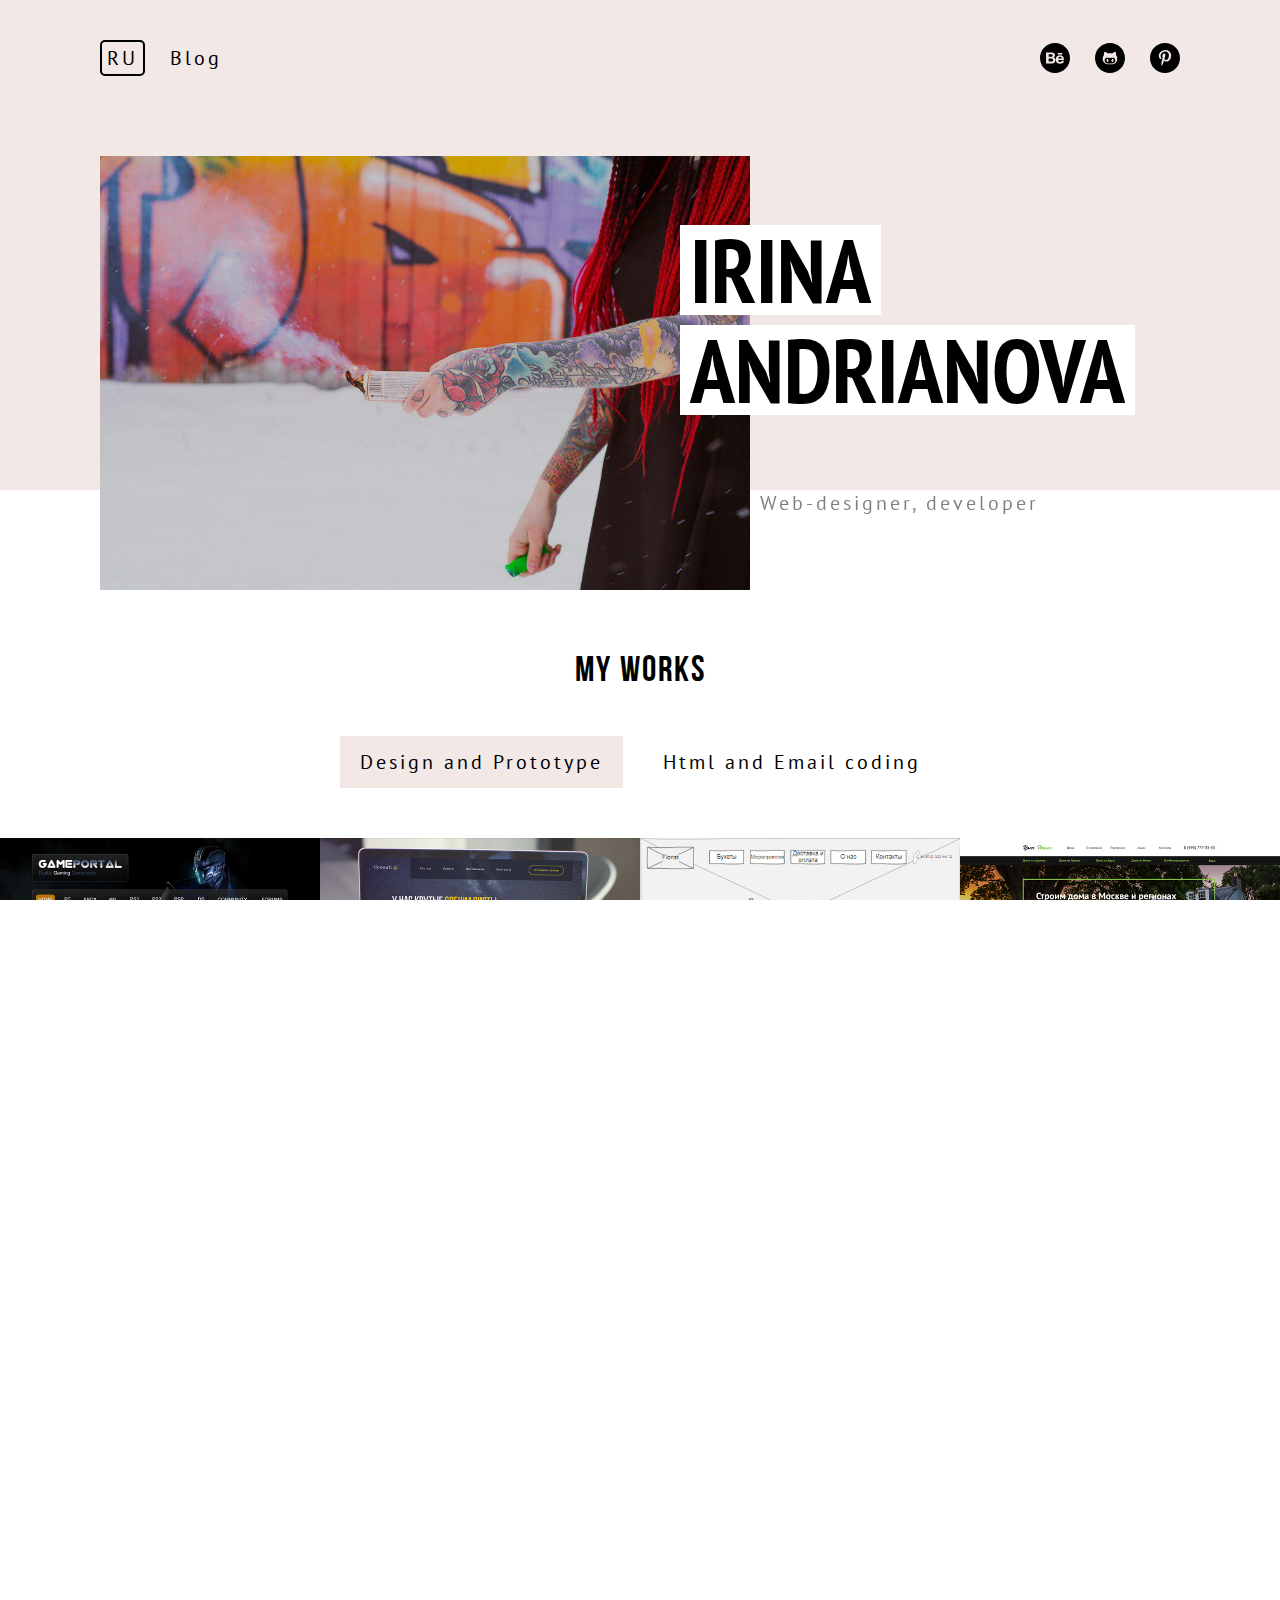
==== commit f5541fe7: "new work was added" ====
--- a/index.html
+++ b/index.html
@@ -85,96 +85,69 @@
     <div class="tab" id="tab">
         <div class="tab__links">
             <a href="#" class="tab__link tab__active-link" data-tab="design" id="workDesign">Design and Prototype</a>
-            <a href="#" class="tab__link" data-tab="html" id="workCoding">Html coding</a>
-            <a href="#" class="tab__link" data-tab="email" id="workNewsletter">Email newsletter</a>
+            <a href="#" class="tab__link" data-tab="html" id="workCoding">Html and Email coding</a>
         </div>
         <div class="tab__content tab__active-content" id="design">
             <div class="tab__item" >
                 <div class="tab__wrap">
-                    <a target="_blank" href="https://www.behance.net/gallery/41652117/Game-Portal" class="tab__photo-hidden-text">Games website layout. Correct me if I'm wrong, but "I'm lost" is a frequent phrase from site users. Convenient navigation is very important, as well as the characteristics of users. For example, gamers like dark colors and often are expressive. Such are they, gamers :) View project</a>
-                    <img src="../img/lsr_landing.jpg" alt="gameportal" class="tab__img">
+                    <a target="_blank" href="https://www.behance.net/gallery/41652117/Game-Portal" class="tab__photo-hidden-text" id="gameDesc">Games website layout. Correct me if I'm wrong, but "I'm lost" is a frequent phrase from site users. Convenient navigation is very important, as well as the characteristics of users. For example, gamers like dark colors and often are expressive. Such are they, gamers :) View project</a>
+                    <img src="../img/gameportal.jpg" alt="gameportal" class="tab__img">
                 </div>
             </div>
             <div class="tab__item" >
                 <div class="tab__wrap">
                     <a target="_blank" href="https://www.behance.net/gallery/63334691/Landing-Page" class="tab__photo-hidden-text">Material is the metaphor. Bold, graphic, intentional. Motion provides meaning. View project</a>
-                    <img src="../img/lsr_landing.jpg" alt="gameportal" class="tab__img">
-                </div>
-            </div>
-            <div class="tab__item" >
-                <div class="tab__wrap">
-                    <a target="_blank" href="https://www.behance.net/gallery/63334691/Landing-Page" class="tab__photo-hidden-text">Material is the metaphor. Bold, graphic, intentional. Motion provides meaning. View project</a>
-                    <img src="../img/lsr_landing.jpg" alt="gameportal" class="tab__img">
+                    <img src="../img/couch.jpg" alt="couch" class="tab__img">
                 </div>
             </div>
             <div class="tab__item" >
                 <div class="tab__wrap">
                     <a target="_blank" href="http://as325t.axshare.com" class="tab__photo-hidden-text">Prototyping is a very important process in the work of a UX-designer. The best way is not to make a lot of edits of the project but to settle all the issues at the prototype stage.</a>
-                    <img src="../img/axure.jpg" alt="gameportal" class="tab__img">
+                    <img src="../img/axure.jpg" alt="axure" class="tab__img">
+                </div>
+            </div>
+            <div class="tab__item" >
+                <div class="tab__wrap">
+                    <a target="_blank" href="https://www.behance.net/gallery/74545713/Building-Materials" class="tab__photo-hidden-text">Prototyping is a very important process in the work of a UX-designer. The best way is not to make a lot of edits of the project but to settle all the issues at the prototype stage.</a>
+                    <img src="../img/house.jpg" alt="house" class="tab__img">
+                </div>
+            </div>
+            <div class="tab__item" >
+                <div class="tab__wrap">
+                    <a target="_blank" href="https://6lmvxw.axshare.com" class="tab__photo-hidden-text">Prototyping is a very important process in the work of a UX-designer. The best way is not to make a lot of edits of the project but to settle all the issues at the prototype stage.</a>
+                    <img src="../img/axure-house.jpg" alt="axure-house" class="tab__img">
                 </div>
             </div>
         </div>
         <div class="tab__content" id="html">
-            <div class="tab__item row" >
-                <div class="tab__photo col-xs-12 col-xm-6">
-                    <div class="tab__wrap">
-                        <a target="_blank" href="http://promo.lsr.ru/" class="tab__photo-hidden-text">View project</a>
-                        <img src="../img/lsr_landing.jpg" alt="lsr-landing" class="tab__img">
-                    </div>
-                </div>
-                <div class="tab__text col-xs-12 col-xm-6">
-                    <p class="tab__title" id="lsrProject">Promo-landing LSR</p>
-                    <p class="tab__description" id="lsrDesc">Stack: Gulp, Less. Adaptive layout.</p>
-                </div>
-            </div>
-            <div class="tab__item row" >
-                <div class="tab__photo col-xs-12 col-xm-6">
-                    <div class="tab__wrap">
-                        <a target="_blank" href="https://irinaoxymoron.github.io/landing/dist/index.html" class="tab__photo-hidden-text">View project</a>
-                        <img src="../img/landing.jpg" alt="landing" class="tab__img">
-                    </div>
-                </div>
-                <div class="tab__text col-xs-12 col-xm-6">
-                    <p class="tab__title" id="landingProject">Training project Business Landing</p>
-                    <p class="tab__description" id="landingDesc">Stack: Gulp 4.0, Sass, native JS. Adaptive layout, CSS-sprite, BEM methodology.</p>
-                </div>
-            </div>
-            <div class="tab__item row" >
-                <div class="tab__photo col-xs-12 col-xm-6">
-                    <div class="tab__wrap">
-                        <a target="_blank" href="https://irinaoxymoron.github.io/wp-project/dist/index.html" class="tab__photo-hidden-text">View project</a>
-                        <img src="../img/wordpress-portfolio.jpg" alt="wordpress" class="tab__img">
-                    </div>
-                </div>
-                <div class="tab__text col-xs-12 col-xm-6">
-                    <p class="tab__title" id="wordpressProject">Portfolio for photographer</p>
-                    <p class="tab__description" id="wordpressDesc">Stack: WordPress, Gulp 4.0, Sass, jQuery. Adaptive layout. Plugins: jQuery FreeWall, Magnific Popup, NiceScroll, Lazy Load.</p>
-                </div>
-            </div>
-            <div class="tab__item row" >
-                <div class="tab__photo col-xs-12 col-xm-6">
-                    <div class="tab__wrap">
-                        <a target="_blank" href="https://irinaoxymoron.github.io/smitler/dist/index.html" class="tab__photo-hidden-text">View project</a>
-                        <img src="../img/smitler.jpg" alt="smitler" class="tab__img">
-                    </div>
-                </div>
-                <div class="tab__text col-xs-12 col-xm-6">
-                    <p class="tab__title" id="smitlerProject">Site of beauty salon</p>
-                    <p class="tab__description" id="smitlerDesc">Stack: Adobe XD, Gulp 4.0, Sass, jQuery. Adaptive layout. Plugins: OptimizedHTML, Hamburgers, equalHeights, Fotorama, Mmenu, Owl Carousel 2, Selectize.</p>
-                </div>
-            </div>
-        </div>
-        <div class="tab__content" id="email">
-            <div class="tab__item row" >
-                <div class="tab__photo col-xs-12 col-xm-6">
-                    <div class="tab__wrap">
-                        <a target="_blank" href="https://irinaoxymoron.github.io/email-template/dist/basic.html" class="tab__photo-hidden-text">View project</a>
-                        <img src="../img/email-template.jpg" alt="email" class="tab__img">
-                    </div>
-                </div>
-                <div class="tab__text col-xs-12 col-xm-6">
-                    <p class="tab__title" id="emailTemplate">Email template</p>
-                    <p class="tab__description" id="emailDesc">Ready template for creating email. Stack: Foundation for Emails, Inky, SASS, Gulp. Used to create a corporate newsletter, so the final result is not demonstrated.</p>
+            <div class="tab__item" >
+                <div class="tab__wrap">
+                    <a target="_blank" href="http://promo.lsr.ru/" class="tab__photo-hidden-text">Promo-landing LSR. Stack: Gulp, Less. Adaptive layout.</a>
+                    <img src="../img/lsr_landing.jpg" alt="lsr-landing" class="tab__img">
+                </div>
+            </div>
+            <div class="tab__item" >
+               <div class="tab__wrap">
+                    <a target="_blank" href="https://irinaoxymoron.github.io/landing/dist/index.html" class="tab__photo-hidden-text">Training project Business Landing. Stack: Gulp 4.0, Sass, native JS. Adaptive layout, CSS-sprite, BEM methodology.</a>
+                    <img src="../img/landing.jpg" alt="landing" class="tab__img">
+                </div>
+            </div>
+            <div class="tab__item" >
+                <div class="tab__wrap">
+                    <a target="_blank" href="https://irinaoxymoron.github.io/wp-project/dist/index.html" class="tab__photo-hidden-text">Portfolio for photographer. Stack: WordPress, Gulp 4.0, Sass, jQuery. Adaptive layout. Plugins: jQuery FreeWall, Magnific Popup, NiceScroll, Lazy Load.</a>
+                    <img src="../img/wordpress-portfolio.jpg" alt="wordpress" class="tab__img">
+                </div>
+            </div>
+            <div class="tab__item" >
+                <div class="tab__wrap">
+                    <a target="_blank" href="https://irinaoxymoron.github.io/smitler/dist/index.html" class="tab__photo-hidden-text">Site of beauty salon. Stack: Adobe XD, Gulp 4.0, Sass, jQuery. Adaptive layout. Plugins: OptimizedHTML, Hamburgers, equalHeights, Fotorama, Mmenu, Owl Carousel 2, Selectize.</a>
+                    <img src="../img/smitler.jpg" alt="smitler" class="tab__img">
+                </div>
+            </div>
+            <div class="tab__item" >
+                <div class="tab__wrap">
+                    <a target="_blank" href="https://irinaoxymoron.github.io/email-template/dist/basic.html" class="tab__photo-hidden-text">Email template. Ready template for creating email. Stack: Foundation for Emails, Inky, SASS, Gulp. Used to create a corporate newsletter, so the final result is not demonstrated.</a>
+                    <img src="../img/email-template.jpg" alt="email" class="tab__img">
                 </div>
             </div>
         </div>
--- a/css/style.css
+++ b/css/style.css
@@ -1,2 +1,2 @@
-@charset "UTF-8";/*! normalize.css v5.0.0 | MIT License | github.com/necolas/normalize.css */html{font-family:sans-serif;line-height:1.15;-ms-text-size-adjust:100%;-webkit-text-size-adjust:100%}body{margin:0}article,aside,footer,header,nav,section{display:block}h1{font-size:2em;margin:.67em 0}figcaption,figure,main{display:block}figure{margin:1em 40px}hr{box-sizing:content-box;height:0;overflow:visible}pre{font-family:monospace,monospace;font-size:1em}a{background-color:transparent;-webkit-text-decoration-skip:objects}a:active,a:hover{outline-width:0}abbr[title]{border-bottom:none;text-decoration:underline;text-decoration:underline dotted}b,strong{font-weight:inherit}b,strong{font-weight:bolder}code,kbd,samp{font-family:monospace,monospace;font-size:1em}dfn{font-style:italic}mark{background-color:#ff0;color:#000}small{font-size:80%}sub,sup{font-size:75%;line-height:0;position:relative;vertical-align:baseline}sub{bottom:-.25em}sup{top:-.5em}audio,video{display:inline-block}audio:not([controls]){display:none;height:0}img{border-style:none}svg:not(:root){overflow:hidden}button,input,optgroup,select,textarea{font-family:sans-serif;font-size:100%;line-height:1.15;margin:0}button,input{overflow:visible}button,select{text-transform:none}[type=reset],[type=submit],button,html [type=button]{-webkit-appearance:button}[type=button]::-moz-focus-inner,[type=reset]::-moz-focus-inner,[type=submit]::-moz-focus-inner,button::-moz-focus-inner{border-style:none;padding:0}[type=button]:-moz-focusring,[type=reset]:-moz-focusring,[type=submit]:-moz-focusring,button:-moz-focusring{outline:1px dotted ButtonText}fieldset{border:1px solid silver;margin:0 2px;padding:.35em .625em .75em}legend{box-sizing:border-box;color:inherit;display:table;max-width:100%;padding:0;white-space:normal}progress{display:inline-block;vertical-align:baseline}textarea{overflow:auto}[type=checkbox],[type=radio]{box-sizing:border-box;padding:0}[type=number]::-webkit-inner-spin-button,[type=number]::-webkit-outer-spin-button{height:auto}[type=search]{-webkit-appearance:textfield;outline-offset:-2px}[type=search]::-webkit-search-cancel-button,[type=search]::-webkit-search-decoration{-webkit-appearance:none}::-webkit-file-upload-button{-webkit-appearance:button;font:inherit}details,menu{display:block}summary{display:list-item}canvas{display:inline-block}template{display:none}[hidden]{display:none}@font-face{font-family:PTSans;src:url(../fonts/PTSans/PT_Sans-Regular.eot);src:url(../fonts/PTSans/PT_Sans-Regular.eot?#iefix) format("embedded-opentype"),url(../fonts/PTSans/PT_Sans-Regular.woff2) format("woff2"),url(../fonts/PTSans/PT_Sans-Regular.woff) format("woff"),url(../fonts/PTSans/PT_Sans-Regular.ttf) format("truetype")}@font-face{font-family:RalewayRegular;src:url(../fonts/RalewayRegular/RalewayRegular.woff) format("woff"),url(../fonts/RalewayRegular/RalewayRegular.ttf) format("ttf"),url(../fonts/RalewayRegular/RalewayRegular.eot) format("eot")}@font-face{font-family:Bebas;src:url("../fonts/Bebas/Bebas Neue Cyrillic.eot") format("embedded-opentype"),url("../fonts/Bebas/Bebas Neue Cyrillic.woff2") format("woff2"),url(../fonts/Bebas/BebasNeueCyrillic.woff) format("woff"),url(../fonts/Bebas/BebasNeueCyrillic.ttf) format("truetype")}body{position:relative;min-height:100vh;height:100%;perspective:1px;transform-style:preserve-3d;overflow-x:hidden}html{font-size:18px;height:100%;overflow:hidden}.footer:after,.header:after,.main-content:after{display:table;clear:both;content:''}p{margin:0 0 8px}a{text-decoration:underline;color:#fff}a a:hover{text-decoration:none}h1,h2,h3,h4,h5,h6{margin:0}img{max-width:100%;height:auto;vertical-align:top}dir,figure,menu,ul{padding:0;margin:0;display:block;list-style-type:disc}label{font-weight:400;display:block;text-align:left}li{list-style-position:inside;list-style:none}body{margin:0}*{box-sizing:border-box}:focus{outline:0}footer{margin-top:auto}body{overflow-y:auto;-webkit-overflow-scrolling:touch;font-family:PTSans;font-weight:400;font-style:normal;font-size:18px;line-height:36px}article,section{width:100%}.header{position:relative}.header .row{height:100%}.wrapp{display:-ms-flexbox;display:flex;-ms-flex-direction:column;flex-direction:column}h1,h2,h3,h4,h5,h6{color:#495058}h1{font-size:24px;font-weight:400;line-height:28px;margin-bottom:0;padding-bottom:25px}h2{font-size:20px;line-height:25px;margin-bottom:0;padding-bottom:10px}h3{font-size:1.66667rem;line-height:1.77778rem;margin-bottom:0;padding-bottom:.94444rem}h4{font-size:1.33333rem;line-height:1.55556rem;margin-bottom:1.11111rem}h5{font-size:1.33333rem;line-height:1.55556rem;margin-bottom:.66667rem}h6{font-size:1rem;line-height:1.11111rem;margin-bottom:0}.container{height:100%;max-width:90%;padding-right:16px;padding-left:16px;width:90%;margin-right:auto;margin-left:auto}@media (min-width:1200px){.container{max-width:1064px}}input[placeholder]{text-overflow:ellipsis}input::-webkit-input-placeholder{opacity:.54;transition:opacity .3s ease}input::-moz-placeholder{opacity:.54;transition:opacity .3s ease}input:-moz-placeholder{opacity:.54;transition:opacity .3s ease}input:-ms-input-placeholder{opacity:.54;transition:opacity .3s ease}input:focus::-webkit-input-placeholder{opacity:0;transition:opacity .3s ease}input:focus::-moz-placeholder{opacity:0;transition:opacity .3s ease}input:focus:-moz-placeholder{opacity:0;transition:opacity .3s ease}input:focus:-ms-input-placeholder{opacity:0;transition:opacity .3s ease}textarea::-webkit-input-placeholder{opacity:.54;transition:opacity .3s ease}textarea::-moz-placeholder{opacity:.54;transition:opacity .3s ease}textarea:-moz-placeholder{opacity:.54;transition:opacity .3s ease}textarea:-ms-input-placeholder{opacity:.54;transition:opacity .3s ease}textarea:focus::-webkit-input-placeholder{opacity:0;transition:opacity .3s ease}textarea:focus::-moz-placeholder{opacity:0;transition:opacity .3s ease}textarea:focus:-moz-placeholder{opacity:0;transition:opacity .3s ease}textarea:focus:-ms-input-placeholder{opacity:0;transition:opacity .3s ease}.container-fluid{box-sizing:border-box;margin-right:auto;margin-left:auto;padding-right:32px;padding-left:32px}.row{-ms-flex:0 1 auto;flex:0 1 auto;box-sizing:border-box;display:-ms-flexbox;display:flex;-ms-flex-direction:row;flex-direction:row;-ms-flex-wrap:wrap;flex-wrap:wrap;margin-right:-16px;margin-left:-16px}.column{box-sizing:border-box;-ms-flex-positive:0;flex-grow:0;-ms-flex-negative:0;flex-shrink:0;padding-right:16px;padding-left:16px}.col-xs{box-sizing:border-box;-ms-flex-positive:0;flex-grow:0;-ms-flex-negative:0;flex-shrink:0;padding-right:16px;padding-left:16px;-ms-flex-positive:1;flex-grow:1;-ms-flex-preferred-size:0;flex-basis:0;max-width:100%}.col-xs-1{box-sizing:border-box;-ms-flex-positive:0;flex-grow:0;-ms-flex-negative:0;flex-shrink:0;padding-right:16px;padding-left:16px;-ms-flex-preferred-size:8.33333%;flex-basis:8.33333%;max-width:8.33333%}.col-xs-2{box-sizing:border-box;-ms-flex-positive:0;flex-grow:0;-ms-flex-negative:0;flex-shrink:0;padding-right:16px;padding-left:16px;-ms-flex-preferred-size:16.66667%;flex-basis:16.66667%;max-width:16.66667%}.col-xs-3{box-sizing:border-box;-ms-flex-positive:0;flex-grow:0;-ms-flex-negative:0;flex-shrink:0;padding-right:16px;padding-left:16px;-ms-flex-preferred-size:25%;flex-basis:25%;max-width:25%}.col-xs-4{box-sizing:border-box;-ms-flex-positive:0;flex-grow:0;-ms-flex-negative:0;flex-shrink:0;padding-right:16px;padding-left:16px;-ms-flex-preferred-size:33.33333%;flex-basis:33.33333%;max-width:33.33333%}.col-xs-5{box-sizing:border-box;-ms-flex-positive:0;flex-grow:0;-ms-flex-negative:0;flex-shrink:0;padding-right:16px;padding-left:16px;-ms-flex-preferred-size:41.66667%;flex-basis:41.66667%;max-width:41.66667%}.col-xs-6{box-sizing:border-box;-ms-flex-positive:0;flex-grow:0;-ms-flex-negative:0;flex-shrink:0;padding-right:16px;padding-left:16px;-ms-flex-preferred-size:50%;flex-basis:50%;max-width:50%}.col-xs-7{box-sizing:border-box;-ms-flex-positive:0;flex-grow:0;-ms-flex-negative:0;flex-shrink:0;padding-right:16px;padding-left:16px;-ms-flex-preferred-size:58.33333%;flex-basis:58.33333%;max-width:58.33333%}.col-xs-8{box-sizing:border-box;-ms-flex-positive:0;flex-grow:0;-ms-flex-negative:0;flex-shrink:0;padding-right:16px;padding-left:16px;-ms-flex-preferred-size:66.66667%;flex-basis:66.66667%;max-width:66.66667%}.col-xs-9{box-sizing:border-box;-ms-flex-positive:0;flex-grow:0;-ms-flex-negative:0;flex-shrink:0;padding-right:16px;padding-left:16px;-ms-flex-preferred-size:75%;flex-basis:75%;max-width:75%}.col-xs-10{box-sizing:border-box;-ms-flex-positive:0;flex-grow:0;-ms-flex-negative:0;flex-shrink:0;padding-right:16px;padding-left:16px;-ms-flex-preferred-size:83.33333%;flex-basis:83.33333%;max-width:83.33333%}.col-xs-11{box-sizing:border-box;-ms-flex-positive:0;flex-grow:0;-ms-flex-negative:0;flex-shrink:0;padding-right:16px;padding-left:16px;-ms-flex-preferred-size:91.66667%;flex-basis:91.66667%;max-width:91.66667%}.col-xs-12{box-sizing:border-box;-ms-flex-positive:0;flex-grow:0;-ms-flex-negative:0;flex-shrink:0;padding-right:16px;padding-left:16px;-ms-flex-preferred-size:100%;flex-basis:100%;max-width:100%}@media screen and (min-width:600px){.col-xm{box-sizing:border-box;-ms-flex-positive:0;flex-grow:0;-ms-flex-negative:0;flex-shrink:0;padding-right:16px;padding-left:16px;-ms-flex-positive:1;flex-grow:1;-ms-flex-preferred-size:0;flex-basis:0;max-width:100%}.col-xm-1{box-sizing:border-box;-ms-flex-positive:0;flex-grow:0;-ms-flex-negative:0;flex-shrink:0;padding-right:16px;padding-left:16px;-ms-flex-preferred-size:8.33333%;flex-basis:8.33333%;max-width:8.33333%}.col-xm-2{box-sizing:border-box;-ms-flex-positive:0;flex-grow:0;-ms-flex-negative:0;flex-shrink:0;padding-right:16px;padding-left:16px;-ms-flex-preferred-size:16.66667%;flex-basis:16.66667%;max-width:16.66667%}.col-xm-3{box-sizing:border-box;-ms-flex-positive:0;flex-grow:0;-ms-flex-negative:0;flex-shrink:0;padding-right:16px;padding-left:16px;-ms-flex-preferred-size:25%;flex-basis:25%;max-width:25%}.col-xm-4{box-sizing:border-box;-ms-flex-positive:0;flex-grow:0;-ms-flex-negative:0;flex-shrink:0;padding-right:16px;padding-left:16px;-ms-flex-preferred-size:33.33333%;flex-basis:33.33333%;max-width:33.33333%}.col-xm-5{box-sizing:border-box;-ms-flex-positive:0;flex-grow:0;-ms-flex-negative:0;flex-shrink:0;padding-right:16px;padding-left:16px;-ms-flex-preferred-size:41.66667%;flex-basis:41.66667%;max-width:41.66667%}.col-xm-6{box-sizing:border-box;-ms-flex-positive:0;flex-grow:0;-ms-flex-negative:0;flex-shrink:0;padding-right:16px;padding-left:16px;-ms-flex-preferred-size:50%;flex-basis:50%;max-width:50%}.col-xm-7{box-sizing:border-box;-ms-flex-positive:0;flex-grow:0;-ms-flex-negative:0;flex-shrink:0;padding-right:16px;padding-left:16px;-ms-flex-preferred-size:58.33333%;flex-basis:58.33333%;max-width:58.33333%}.col-xm-8{box-sizing:border-box;-ms-flex-positive:0;flex-grow:0;-ms-flex-negative:0;flex-shrink:0;padding-right:16px;padding-left:16px;-ms-flex-preferred-size:66.66667%;flex-basis:66.66667%;max-width:66.66667%}.col-xm-9{box-sizing:border-box;-ms-flex-positive:0;flex-grow:0;-ms-flex-negative:0;flex-shrink:0;padding-right:16px;padding-left:16px;-ms-flex-preferred-size:75%;flex-basis:75%;max-width:75%}.col-xm-10{box-sizing:border-box;-ms-flex-positive:0;flex-grow:0;-ms-flex-negative:0;flex-shrink:0;padding-right:16px;padding-left:16px;-ms-flex-preferred-size:83.33333%;flex-basis:83.33333%;max-width:83.33333%}.col-xm-11{box-sizing:border-box;-ms-flex-positive:0;flex-grow:0;-ms-flex-negative:0;flex-shrink:0;padding-right:16px;padding-left:16px;-ms-flex-preferred-size:91.66667%;flex-basis:91.66667%;max-width:91.66667%}.col-xm-12{box-sizing:border-box;-ms-flex-positive:0;flex-grow:0;-ms-flex-negative:0;flex-shrink:0;padding-right:16px;padding-left:16px;-ms-flex-preferred-size:100%;flex-basis:100%;max-width:100%}}@media screen and (min-width:900px){.col-sm{box-sizing:border-box;-ms-flex-positive:0;flex-grow:0;-ms-flex-negative:0;flex-shrink:0;padding-right:16px;padding-left:16px;-ms-flex-positive:1;flex-grow:1;-ms-flex-preferred-size:0;flex-basis:0;max-width:100%}.col-sm-1{box-sizing:border-box;-ms-flex-positive:0;flex-grow:0;-ms-flex-negative:0;flex-shrink:0;padding-right:16px;padding-left:16px;-ms-flex-preferred-size:8.33333%;flex-basis:8.33333%;max-width:8.33333%}.col-sm-2{box-sizing:border-box;-ms-flex-positive:0;flex-grow:0;-ms-flex-negative:0;flex-shrink:0;padding-right:16px;padding-left:16px;-ms-flex-preferred-size:16.66667%;flex-basis:16.66667%;max-width:16.66667%}.col-sm-3{box-sizing:border-box;-ms-flex-positive:0;flex-grow:0;-ms-flex-negative:0;flex-shrink:0;padding-right:16px;padding-left:16px;-ms-flex-preferred-size:25%;flex-basis:25%;max-width:25%}.col-sm-4{box-sizing:border-box;-ms-flex-positive:0;flex-grow:0;-ms-flex-negative:0;flex-shrink:0;padding-right:16px;padding-left:16px;-ms-flex-preferred-size:33.33333%;flex-basis:33.33333%;max-width:33.33333%}.col-sm-5{box-sizing:border-box;-ms-flex-positive:0;flex-grow:0;-ms-flex-negative:0;flex-shrink:0;padding-right:16px;padding-left:16px;-ms-flex-preferred-size:41.66667%;flex-basis:41.66667%;max-width:41.66667%}.col-sm-6{box-sizing:border-box;-ms-flex-positive:0;flex-grow:0;-ms-flex-negative:0;flex-shrink:0;padding-right:16px;padding-left:16px;-ms-flex-preferred-size:50%;flex-basis:50%;max-width:50%}.col-sm-7{box-sizing:border-box;-ms-flex-positive:0;flex-grow:0;-ms-flex-negative:0;flex-shrink:0;padding-right:16px;padding-left:16px;-ms-flex-preferred-size:58.33333%;flex-basis:58.33333%;max-width:58.33333%}.col-sm-8{box-sizing:border-box;-ms-flex-positive:0;flex-grow:0;-ms-flex-negative:0;flex-shrink:0;padding-right:16px;padding-left:16px;-ms-flex-preferred-size:66.66667%;flex-basis:66.66667%;max-width:66.66667%}.col-sm-9{box-sizing:border-box;-ms-flex-positive:0;flex-grow:0;-ms-flex-negative:0;flex-shrink:0;padding-right:16px;padding-left:16px;-ms-flex-preferred-size:75%;flex-basis:75%;max-width:75%}.col-sm-10{box-sizing:border-box;-ms-flex-positive:0;flex-grow:0;-ms-flex-negative:0;flex-shrink:0;padding-right:16px;padding-left:16px;-ms-flex-preferred-size:83.33333%;flex-basis:83.33333%;max-width:83.33333%}.col-sm-11{box-sizing:border-box;-ms-flex-positive:0;flex-grow:0;-ms-flex-negative:0;flex-shrink:0;padding-right:16px;padding-left:16px;-ms-flex-preferred-size:91.66667%;flex-basis:91.66667%;max-width:91.66667%}.col-sm-12{box-sizing:border-box;-ms-flex-positive:0;flex-grow:0;-ms-flex-negative:0;flex-shrink:0;padding-right:16px;padding-left:16px;-ms-flex-preferred-size:100%;flex-basis:100%;max-width:100%}}@media screen and (min-width:990px){.col-md{box-sizing:border-box;-ms-flex-positive:0;flex-grow:0;-ms-flex-negative:0;flex-shrink:0;padding-right:16px;padding-left:16px;-ms-flex-positive:1;flex-grow:1;-ms-flex-preferred-size:0;flex-basis:0;max-width:100%}.col-md-1{box-sizing:border-box;-ms-flex-positive:0;flex-grow:0;-ms-flex-negative:0;flex-shrink:0;padding-right:16px;padding-left:16px;-ms-flex-preferred-size:8.33333%;flex-basis:8.33333%;max-width:8.33333%}.col-md-2{box-sizing:border-box;-ms-flex-positive:0;flex-grow:0;-ms-flex-negative:0;flex-shrink:0;padding-right:16px;padding-left:16px;-ms-flex-preferred-size:16.66667%;flex-basis:16.66667%;max-width:16.66667%}.col-md-3{box-sizing:border-box;-ms-flex-positive:0;flex-grow:0;-ms-flex-negative:0;flex-shrink:0;padding-right:16px;padding-left:16px;-ms-flex-preferred-size:25%;flex-basis:25%;max-width:25%}.col-md-4{box-sizing:border-box;-ms-flex-positive:0;flex-grow:0;-ms-flex-negative:0;flex-shrink:0;padding-right:16px;padding-left:16px;-ms-flex-preferred-size:33.33333%;flex-basis:33.33333%;max-width:33.33333%}.col-md-5{box-sizing:border-box;-ms-flex-positive:0;flex-grow:0;-ms-flex-negative:0;flex-shrink:0;padding-right:16px;padding-left:16px;-ms-flex-preferred-size:41.66667%;flex-basis:41.66667%;max-width:41.66667%}.col-md-6{box-sizing:border-box;-ms-flex-positive:0;flex-grow:0;-ms-flex-negative:0;flex-shrink:0;padding-right:16px;padding-left:16px;-ms-flex-preferred-size:50%;flex-basis:50%;max-width:50%}.col-md-7{box-sizing:border-box;-ms-flex-positive:0;flex-grow:0;-ms-flex-negative:0;flex-shrink:0;padding-right:16px;padding-left:16px;-ms-flex-preferred-size:58.33333%;flex-basis:58.33333%;max-width:58.33333%}.col-md-8{box-sizing:border-box;-ms-flex-positive:0;flex-grow:0;-ms-flex-negative:0;flex-shrink:0;padding-right:16px;padding-left:16px;-ms-flex-preferred-size:66.66667%;flex-basis:66.66667%;max-width:66.66667%}.col-md-9{box-sizing:border-box;-ms-flex-positive:0;flex-grow:0;-ms-flex-negative:0;flex-shrink:0;padding-right:16px;padding-left:16px;-ms-flex-preferred-size:75%;flex-basis:75%;max-width:75%}.col-md-10{box-sizing:border-box;-ms-flex-positive:0;flex-grow:0;-ms-flex-negative:0;flex-shrink:0;padding-right:16px;padding-left:16px;-ms-flex-preferred-size:83.33333%;flex-basis:83.33333%;max-width:83.33333%}.col-md-11{box-sizing:border-box;-ms-flex-positive:0;flex-grow:0;-ms-flex-negative:0;flex-shrink:0;padding-right:16px;padding-left:16px;-ms-flex-preferred-size:91.66667%;flex-basis:91.66667%;max-width:91.66667%}.col-md-12{box-sizing:border-box;-ms-flex-positive:0;flex-grow:0;-ms-flex-negative:0;flex-shrink:0;padding-right:16px;padding-left:16px;-ms-flex-preferred-size:100%;flex-basis:100%;max-width:100%}}@media screen and (min-width:1200px){.col-lg{box-sizing:border-box;-ms-flex-positive:0;flex-grow:0;-ms-flex-negative:0;flex-shrink:0;padding-right:16px;padding-left:16px;-ms-flex-positive:1;flex-grow:1;-ms-flex-preferred-size:0;flex-basis:0;max-width:100%}.col-lg-1{box-sizing:border-box;-ms-flex-positive:0;flex-grow:0;-ms-flex-negative:0;flex-shrink:0;padding-right:16px;padding-left:16px;-ms-flex-preferred-size:8.33333%;flex-basis:8.33333%;max-width:8.33333%}.col-lg-2{box-sizing:border-box;-ms-flex-positive:0;flex-grow:0;-ms-flex-negative:0;flex-shrink:0;padding-right:16px;padding-left:16px;-ms-flex-preferred-size:16.66667%;flex-basis:16.66667%;max-width:16.66667%}.col-lg-3{box-sizing:border-box;-ms-flex-positive:0;flex-grow:0;-ms-flex-negative:0;flex-shrink:0;padding-right:16px;padding-left:16px;-ms-flex-preferred-size:25%;flex-basis:25%;max-width:25%}.col-lg-4{box-sizing:border-box;-ms-flex-positive:0;flex-grow:0;-ms-flex-negative:0;flex-shrink:0;padding-right:16px;padding-left:16px;-ms-flex-preferred-size:33.33333%;flex-basis:33.33333%;max-width:33.33333%}.col-lg-5{box-sizing:border-box;-ms-flex-positive:0;flex-grow:0;-ms-flex-negative:0;flex-shrink:0;padding-right:16px;padding-left:16px;-ms-flex-preferred-size:41.66667%;flex-basis:41.66667%;max-width:41.66667%}.col-lg-6{box-sizing:border-box;-ms-flex-positive:0;flex-grow:0;-ms-flex-negative:0;flex-shrink:0;padding-right:16px;padding-left:16px;-ms-flex-preferred-size:50%;flex-basis:50%;max-width:50%}.col-lg-7{box-sizing:border-box;-ms-flex-positive:0;flex-grow:0;-ms-flex-negative:0;flex-shrink:0;padding-right:16px;padding-left:16px;-ms-flex-preferred-size:58.33333%;flex-basis:58.33333%;max-width:58.33333%}.col-lg-8{box-sizing:border-box;-ms-flex-positive:0;flex-grow:0;-ms-flex-negative:0;flex-shrink:0;padding-right:16px;padding-left:16px;-ms-flex-preferred-size:66.66667%;flex-basis:66.66667%;max-width:66.66667%}.col-lg-9{box-sizing:border-box;-ms-flex-positive:0;flex-grow:0;-ms-flex-negative:0;flex-shrink:0;padding-right:16px;padding-left:16px;-ms-flex-preferred-size:75%;flex-basis:75%;max-width:75%}.col-lg-10{box-sizing:border-box;-ms-flex-positive:0;flex-grow:0;-ms-flex-negative:0;flex-shrink:0;padding-right:16px;padding-left:16px;-ms-flex-preferred-size:83.33333%;flex-basis:83.33333%;max-width:83.33333%}.col-lg-11{box-sizing:border-box;-ms-flex-positive:0;flex-grow:0;-ms-flex-negative:0;flex-shrink:0;padding-right:16px;padding-left:16px;-ms-flex-preferred-size:91.66667%;flex-basis:91.66667%;max-width:91.66667%}.col-lg-12{box-sizing:border-box;-ms-flex-positive:0;flex-grow:0;-ms-flex-negative:0;flex-shrink:0;padding-right:16px;padding-left:16px;-ms-flex-preferred-size:100%;flex-basis:100%;max-width:100%}}.col-xs-offset-1{box-sizing:border-box;-ms-flex-positive:0;flex-grow:0;-ms-flex-negative:0;flex-shrink:0;padding-right:16px;padding-left:16px;margin-left:8.33333%}.col-xs-offset-2{box-sizing:border-box;-ms-flex-positive:0;flex-grow:0;-ms-flex-negative:0;flex-shrink:0;padding-right:16px;padding-left:16px;margin-left:16.66667%}.col-xs-offset-3{box-sizing:border-box;-ms-flex-positive:0;flex-grow:0;-ms-flex-negative:0;flex-shrink:0;padding-right:16px;padding-left:16px;margin-left:25%}.col-xs-offset-4{box-sizing:border-box;-ms-flex-positive:0;flex-grow:0;-ms-flex-negative:0;flex-shrink:0;padding-right:16px;padding-left:16px;margin-left:33.33333%}.col-xs-offset-5{box-sizing:border-box;-ms-flex-positive:0;flex-grow:0;-ms-flex-negative:0;flex-shrink:0;padding-right:16px;padding-left:16px;margin-left:41.66667%}.col-xs-offset-6{box-sizing:border-box;-ms-flex-positive:0;flex-grow:0;-ms-flex-negative:0;flex-shrink:0;padding-right:16px;padding-left:16px;margin-left:50%}.col-xs-offset-7{box-sizing:border-box;-ms-flex-positive:0;flex-grow:0;-ms-flex-negative:0;flex-shrink:0;padding-right:16px;padding-left:16px;margin-left:58.33333%}.col-xs-offset-8{box-sizing:border-box;-ms-flex-positive:0;flex-grow:0;-ms-flex-negative:0;flex-shrink:0;padding-right:16px;padding-left:16px;margin-left:66.66667%}.col-xs-offset-9{box-sizing:border-box;-ms-flex-positive:0;flex-grow:0;-ms-flex-negative:0;flex-shrink:0;padding-right:16px;padding-left:16px;margin-left:75%}.col-xs-offset-10{box-sizing:border-box;-ms-flex-positive:0;flex-grow:0;-ms-flex-negative:0;flex-shrink:0;padding-right:16px;padding-left:16px;margin-left:83.33333%}.col-xs-offset-11{box-sizing:border-box;-ms-flex-positive:0;flex-grow:0;-ms-flex-negative:0;flex-shrink:0;padding-right:16px;padding-left:16px;margin-left:91.66667%}.col-xs-offset-12{box-sizing:border-box;-ms-flex-positive:0;flex-grow:0;-ms-flex-negative:0;flex-shrink:0;padding-right:16px;padding-left:16px;margin-left:100%}@media screen and (min-width:600px){.col-xm-offset-1{box-sizing:border-box;-ms-flex-positive:0;flex-grow:0;-ms-flex-negative:0;flex-shrink:0;padding-right:16px;padding-left:16px;margin-left:8.33333%}}@media screen and (min-width:600px){.col-xm-offset-2{box-sizing:border-box;-ms-flex-positive:0;flex-grow:0;-ms-flex-negative:0;flex-shrink:0;padding-right:16px;padding-left:16px;margin-left:16.66667%}}@media screen and (min-width:600px){.col-xm-offset-3{box-sizing:border-box;-ms-flex-positive:0;flex-grow:0;-ms-flex-negative:0;flex-shrink:0;padding-right:16px;padding-left:16px;margin-left:25%}}@media screen and (min-width:600px){.col-xm-offset-4{box-sizing:border-box;-ms-flex-positive:0;flex-grow:0;-ms-flex-negative:0;flex-shrink:0;padding-right:16px;padding-left:16px;margin-left:33.33333%}}@media screen and (min-width:600px){.col-xm-offset-5{box-sizing:border-box;-ms-flex-positive:0;flex-grow:0;-ms-flex-negative:0;flex-shrink:0;padding-right:16px;padding-left:16px;margin-left:41.66667%}}@media screen and (min-width:600px){.col-xm-offset-6{box-sizing:border-box;-ms-flex-positive:0;flex-grow:0;-ms-flex-negative:0;flex-shrink:0;padding-right:16px;padding-left:16px;margin-left:50%}}@media screen and (min-width:600px){.col-xm-offset-7{box-sizing:border-box;-ms-flex-positive:0;flex-grow:0;-ms-flex-negative:0;flex-shrink:0;padding-right:16px;padding-left:16px;margin-left:58.33333%}}@media screen and (min-width:600px){.col-xm-offset-8{box-sizing:border-box;-ms-flex-positive:0;flex-grow:0;-ms-flex-negative:0;flex-shrink:0;padding-right:16px;padding-left:16px;margin-left:66.66667%}}@media screen and (min-width:600px){.col-xm-offset-9{box-sizing:border-box;-ms-flex-positive:0;flex-grow:0;-ms-flex-negative:0;flex-shrink:0;padding-right:16px;padding-left:16px;margin-left:75%}}@media screen and (min-width:600px){.col-xm-offset-10{box-sizing:border-box;-ms-flex-positive:0;flex-grow:0;-ms-flex-negative:0;flex-shrink:0;padding-right:16px;padding-left:16px;margin-left:83.33333%}}@media screen and (min-width:600px){.col-xm-offset-11{box-sizing:border-box;-ms-flex-positive:0;flex-grow:0;-ms-flex-negative:0;flex-shrink:0;padding-right:16px;padding-left:16px;margin-left:91.66667%}}@media screen and (min-width:600px){.col-xm-offset-12{box-sizing:border-box;-ms-flex-positive:0;flex-grow:0;-ms-flex-negative:0;flex-shrink:0;padding-right:16px;padding-left:16px;margin-left:100%}}@media screen and (min-width:900px){.col-sm-offset-1{box-sizing:border-box;-ms-flex-positive:0;flex-grow:0;-ms-flex-negative:0;flex-shrink:0;padding-right:16px;padding-left:16px;margin-left:8.33333%}}@media screen and (min-width:900px){.col-sm-offset-2{box-sizing:border-box;-ms-flex-positive:0;flex-grow:0;-ms-flex-negative:0;flex-shrink:0;padding-right:16px;padding-left:16px;margin-left:16.66667%}}@media screen and (min-width:900px){.col-sm-offset-3{box-sizing:border-box;-ms-flex-positive:0;flex-grow:0;-ms-flex-negative:0;flex-shrink:0;padding-right:16px;padding-left:16px;margin-left:25%}}@media screen and (min-width:900px){.col-sm-offset-4{box-sizing:border-box;-ms-flex-positive:0;flex-grow:0;-ms-flex-negative:0;flex-shrink:0;padding-right:16px;padding-left:16px;margin-left:33.33333%}}@media screen and (min-width:900px){.col-sm-offset-5{box-sizing:border-box;-ms-flex-positive:0;flex-grow:0;-ms-flex-negative:0;flex-shrink:0;padding-right:16px;padding-left:16px;margin-left:41.66667%}}@media screen and (min-width:900px){.col-sm-offset-6{box-sizing:border-box;-ms-flex-positive:0;flex-grow:0;-ms-flex-negative:0;flex-shrink:0;padding-right:16px;padding-left:16px;margin-left:50%}}@media screen and (min-width:900px){.col-sm-offset-7{box-sizing:border-box;-ms-flex-positive:0;flex-grow:0;-ms-flex-negative:0;flex-shrink:0;padding-right:16px;padding-left:16px;margin-left:58.33333%}}@media screen and (min-width:900px){.col-sm-offset-8{box-sizing:border-box;-ms-flex-positive:0;flex-grow:0;-ms-flex-negative:0;flex-shrink:0;padding-right:16px;padding-left:16px;margin-left:66.66667%}}@media screen and (min-width:900px){.col-sm-offset-9{box-sizing:border-box;-ms-flex-positive:0;flex-grow:0;-ms-flex-negative:0;flex-shrink:0;padding-right:16px;padding-left:16px;margin-left:75%}}@media screen and (min-width:900px){.col-sm-offset-10{box-sizing:border-box;-ms-flex-positive:0;flex-grow:0;-ms-flex-negative:0;flex-shrink:0;padding-right:16px;padding-left:16px;margin-left:83.33333%}}@media screen and (min-width:900px){.col-sm-offset-11{box-sizing:border-box;-ms-flex-positive:0;flex-grow:0;-ms-flex-negative:0;flex-shrink:0;padding-right:16px;padding-left:16px;margin-left:91.66667%}}@media screen and (min-width:900px){.col-sm-offset-12{box-sizing:border-box;-ms-flex-positive:0;flex-grow:0;-ms-flex-negative:0;flex-shrink:0;padding-right:16px;padding-left:16px;margin-left:100%}}@media screen and (min-width:990px){.col-md-offset-1{box-sizing:border-box;-ms-flex-positive:0;flex-grow:0;-ms-flex-negative:0;flex-shrink:0;padding-right:16px;padding-left:16px;margin-left:8.33333%}}@media screen and (min-width:990px){.col-md-offset-2{box-sizing:border-box;-ms-flex-positive:0;flex-grow:0;-ms-flex-negative:0;flex-shrink:0;padding-right:16px;padding-left:16px;margin-left:16.66667%}}@media screen and (min-width:990px){.col-md-offset-3{box-sizing:border-box;-ms-flex-positive:0;flex-grow:0;-ms-flex-negative:0;flex-shrink:0;padding-right:16px;padding-left:16px;margin-left:25%}}@media screen and (min-width:990px){.col-md-offset-4{box-sizing:border-box;-ms-flex-positive:0;flex-grow:0;-ms-flex-negative:0;flex-shrink:0;padding-right:16px;padding-left:16px;margin-left:33.33333%}}@media screen and (min-width:990px){.col-md-offset-5{box-sizing:border-box;-ms-flex-positive:0;flex-grow:0;-ms-flex-negative:0;flex-shrink:0;padding-right:16px;padding-left:16px;margin-left:41.66667%}}@media screen and (min-width:990px){.col-md-offset-6{box-sizing:border-box;-ms-flex-positive:0;flex-grow:0;-ms-flex-negative:0;flex-shrink:0;padding-right:16px;padding-left:16px;margin-left:50%}}@media screen and (min-width:990px){.col-md-offset-7{box-sizing:border-box;-ms-flex-positive:0;flex-grow:0;-ms-flex-negative:0;flex-shrink:0;padding-right:16px;padding-left:16px;margin-left:58.33333%}}@media screen and (min-width:990px){.col-md-offset-8{box-sizing:border-box;-ms-flex-positive:0;flex-grow:0;-ms-flex-negative:0;flex-shrink:0;padding-right:16px;padding-left:16px;margin-left:66.66667%}}@media screen and (min-width:990px){.col-md-offset-9{box-sizing:border-box;-ms-flex-positive:0;flex-grow:0;-ms-flex-negative:0;flex-shrink:0;padding-right:16px;padding-left:16px;margin-left:75%}}@media screen and (min-width:990px){.col-md-offset-10{box-sizing:border-box;-ms-flex-positive:0;flex-grow:0;-ms-flex-negative:0;flex-shrink:0;padding-right:16px;padding-left:16px;margin-left:83.33333%}}@media screen and (min-width:990px){.col-md-offset-11{box-sizing:border-box;-ms-flex-positive:0;flex-grow:0;-ms-flex-negative:0;flex-shrink:0;padding-right:16px;padding-left:16px;margin-left:91.66667%}}@media screen and (min-width:990px){.col-md-offset-12{box-sizing:border-box;-ms-flex-positive:0;flex-grow:0;-ms-flex-negative:0;flex-shrink:0;padding-right:16px;padding-left:16px;margin-left:100%}}@media screen and (min-width:1200px){.col-lg-offset-1{box-sizing:border-box;-ms-flex-positive:0;flex-grow:0;-ms-flex-negative:0;flex-shrink:0;padding-right:16px;padding-left:16px;margin-left:8.33333%}}@media screen and (min-width:1200px){.col-lg-offset-2{box-sizing:border-box;-ms-flex-positive:0;flex-grow:0;-ms-flex-negative:0;flex-shrink:0;padding-right:16px;padding-left:16px;margin-left:16.66667%}}@media screen and (min-width:1200px){.col-lg-offset-3{box-sizing:border-box;-ms-flex-positive:0;flex-grow:0;-ms-flex-negative:0;flex-shrink:0;padding-right:16px;padding-left:16px;margin-left:25%}}@media screen and (min-width:1200px){.col-lg-offset-4{box-sizing:border-box;-ms-flex-positive:0;flex-grow:0;-ms-flex-negative:0;flex-shrink:0;padding-right:16px;padding-left:16px;margin-left:33.33333%}}@media screen and (min-width:1200px){.col-lg-offset-5{box-sizing:border-box;-ms-flex-positive:0;flex-grow:0;-ms-flex-negative:0;flex-shrink:0;padding-right:16px;padding-left:16px;margin-left:41.66667%}}@media screen and (min-width:1200px){.col-lg-offset-6{box-sizing:border-box;-ms-flex-positive:0;flex-grow:0;-ms-flex-negative:0;flex-shrink:0;padding-right:16px;padding-left:16px;margin-left:50%}}@media screen and (min-width:1200px){.col-lg-offset-7{box-sizing:border-box;-ms-flex-positive:0;flex-grow:0;-ms-flex-negative:0;flex-shrink:0;padding-right:16px;padding-left:16px;margin-left:58.33333%}}@media screen and (min-width:1200px){.col-lg-offset-8{box-sizing:border-box;-ms-flex-positive:0;flex-grow:0;-ms-flex-negative:0;flex-shrink:0;padding-right:16px;padding-left:16px;margin-left:66.66667%}}@media screen and (min-width:1200px){.col-lg-offset-9{box-sizing:border-box;-ms-flex-positive:0;flex-grow:0;-ms-flex-negative:0;flex-shrink:0;padding-right:16px;padding-left:16px;margin-left:75%}}@media screen and (min-width:1200px){.col-lg-offset-10{box-sizing:border-box;-ms-flex-positive:0;flex-grow:0;-ms-flex-negative:0;flex-shrink:0;padding-right:16px;padding-left:16px;margin-left:83.33333%}}@media screen and (min-width:1200px){.col-lg-offset-11{box-sizing:border-box;-ms-flex-positive:0;flex-grow:0;-ms-flex-negative:0;flex-shrink:0;padding-right:16px;padding-left:16px;margin-left:91.66667%}}@media screen and (min-width:1200px){.col-lg-offset-12{box-sizing:border-box;-ms-flex-positive:0;flex-grow:0;-ms-flex-negative:0;flex-shrink:0;padding-right:16px;padding-left:16px;margin-left:100%}}.start-xs{-ms-flex-pack:start;justify-content:flex-start}@media screen and (min-width:600px){.start-xm{-ms-flex-pack:start;justify-content:flex-start}}@media screen and (min-width:900px){.start-sm{-ms-flex-pack:start;justify-content:flex-start}}@media screen and (min-width:990px){.start-md{-ms-flex-pack:start;justify-content:flex-start}}@media screen and (min-width:1200px){.start-lg{-ms-flex-pack:start;justify-content:flex-start}}.center-xs{-ms-flex-pack:center;justify-content:center}@media screen and (min-width:600px){.center-xm{-ms-flex-pack:center;justify-content:center}}@media screen and (min-width:900px){.center-sm{-ms-flex-pack:center;justify-content:center}}@media screen and (min-width:990px){.center-md{-ms-flex-pack:center;justify-content:center}}@media screen and (min-width:1200px){.center-lg{-ms-flex-pack:center;justify-content:center}}.end-xs{-ms-flex-pack:end;justify-content:flex-end}@media screen and (min-width:600px){.end-xm{-ms-flex-pack:end;justify-content:flex-end}}@media screen and (min-width:900px){.end-sm{-ms-flex-pack:end;justify-content:flex-end}}@media screen and (min-width:990px){.end-md{-ms-flex-pack:end;justify-content:flex-end}}@media screen and (min-width:1200px){.end-lg{-ms-flex-pack:end;justify-content:flex-end}}.top-xs{-ms-flex-align:start;align-items:flex-start}@media screen and (min-width:600px){.top-xm{-ms-flex-align:start;align-items:flex-start}}@media screen and (min-width:900px){.top-sm{-ms-flex-align:start;align-items:flex-start}}@media screen and (min-width:990px){.top-md{-ms-flex-align:start;align-items:flex-start}}@media screen and (min-width:1200px){.top-lg{-ms-flex-align:start;align-items:flex-start}}.middle-xs{-ms-flex-align:center;align-items:center}@media screen and (min-width:600px){.middle-xm{-ms-flex-align:center;align-items:center}}@media screen and (min-width:900px){.middle-sm{-ms-flex-align:center;align-items:center}}@media screen and (min-width:990px){.middle-md{-ms-flex-align:center;align-items:center}}@media screen and (min-width:1200px){.middle-lg{-ms-flex-align:center;align-items:center}}.bottom-xs{-ms-flex-align:end;align-items:flex-end}@media screen and (min-width:600px){.bottom-xm{-ms-flex-align:end;align-items:flex-end}}@media screen and (min-width:900px){.bottom-sm{-ms-flex-align:end;align-items:flex-end}}@media screen and (min-width:990px){.bottom-md{-ms-flex-align:end;align-items:flex-end}}@media screen and (min-width:1200px){.bottom-lg{-ms-flex-align:end;align-items:flex-end}}.around-xs{-ms-flex-pack:distribute;justify-content:space-around}@media screen and (min-width:600px){.around-xm{-ms-flex-pack:distribute;justify-content:space-around}}@media screen and (min-width:900px){.around-sm{-ms-flex-pack:distribute;justify-content:space-around}}@media screen and (min-width:990px){.around-md{-ms-flex-pack:distribute;justify-content:space-around}}@media screen and (min-width:1200px){.around-lg{-ms-flex-pack:distribute;justify-content:space-around}}.between-xs{-ms-flex-pack:justify;justify-content:space-between}@media screen and (min-width:600px){.between-xm{-ms-flex-pack:justify;justify-content:space-between}}@media screen and (min-width:900px){.between-sm{-ms-flex-pack:justify;justify-content:space-between}}@media screen and (min-width:990px){.between-md{-ms-flex-pack:justify;justify-content:space-between}}@media screen and (min-width:1200px){.between-lg{-ms-flex-pack:justify;justify-content:space-between}}.first-xs{-ms-flex-order:-1;order:-1}@media screen and (min-width:600px){.first-xm{-ms-flex-order:-1;order:-1}}@media screen and (min-width:900px){.first-sm{-ms-flex-order:-1;order:-1}}@media screen and (min-width:990px){.first-md{-ms-flex-order:-1;order:-1}}@media screen and (min-width:1200px){.first-lg{-ms-flex-order:-1;order:-1}}.last-xs{-ms-flex-order:1;order:1}@media screen and (min-width:600px){.last-xm{-ms-flex-order:1;order:1}}@media screen and (min-width:900px){.last-sm{-ms-flex-order:1;order:1}}@media screen and (min-width:990px){.last-md{-ms-flex-order:1;order:1}}@media screen and (min-width:1200px){.last-lg{-ms-flex-order:1;order:1}}.reverse-xs{-ms-flex-direction:row-reverse;flex-direction:row-reverse}@media screen and (min-width:600px){.reverse-xm{-ms-flex-direction:row-reverse;flex-direction:row-reverse}}@media screen and (min-width:900px){.reverse-sm{-ms-flex-direction:row-reverse;flex-direction:row-reverse}}@media screen and (min-width:990px){.reverse-md{-ms-flex-direction:row-reverse;flex-direction:row-reverse}}@media screen and (min-width:1200px){.reverse-lg{-ms-flex-direction:row-reverse;flex-direction:row-reverse}}section{padding:60px}section:after{display:table;clear:both;content:''}.section__content{-ms-flex-order:1;order:1}@media (min-width:900px){.section__content{-ms-flex-order:0;order:0}}.blog-wrapper{display:-ms-flexbox;display:flex;-ms-flex-direction:column;flex-direction:column;height:100%}.blog-container{background:#f3f3f3;-ms-flex:1 0 auto;flex:1 0 auto;padding:30px 60px}.navigation-link{color:#000}.blog-article{line-height:24px}.blog-title{font-size:32px;padding:20px 0}.blog-code{background:#fff;padding:10px;border-radius:3px}.ta-c{text-align:center}.mobile-gap{margin-bottom:16px}@media (min-width:600px){.mobile-gap{margin-bottom:0}}.mobile-full-width{width:100%}.assistive-text,.invisible,.screen-reader-text{position:absolute;width:1px;height:1px;margin:-1px;border:0;padding:0;clip:rect(0 0 0 0);overflow:hidden}.block-header{color:#4f5255}.block-title{font-size:20px;margin-bottom:8px;line-height:25px}.block-title a{text-decoration:none}.block-title a:hover{text-decoration:underline}.sitebar-title{font-size:16px;line-height:20px}.font-md{color:#000}.header{background:#f2e8e6;width:100%;color:#000;display:-ms-flexbox;display:flex;-ms-flex-direction:column;flex-direction:column}.header__interlink{display:inline-block;border:2px solid #000;border-radius:5px;padding:5px}.header__nav{margin-left:20px;color:#000;transition:.5s;line-height:22px;font-size:20px;letter-spacing:3px;text-decoration:none}.header__nav:hover{color:rgba(0,0,0,.5)}.header__socials{margin:40px;line-height:0;display:-ms-flexbox;display:flex;-ms-flex-pack:justify;justify-content:space-between;-ms-flex-align:center;align-items:center}.header__link{display:inline-block;height:30px;width:30px;fill:#000;margin-right:20px;transition:.5s}.header__link:hover{fill:rgba(0,0,0,.5)}.logo{display:-ms-flexbox;display:flex;-ms-flex-align:center;align-items:center;margin:40px 100px;margin-bottom:-100px}.logo__block{display:-ms-flexbox;display:flex;-ms-flex-direction:column;flex-direction:column;-ms-flex-pack:center;justify-content:center;-ms-flex-align:start;align-items:flex-start}.logo__text{font-family:Bebas;font-weight:400;font-style:normal;font-size:100px;line-height:1;background:#fff;display:-ms-inline-flexbox;display:inline-flex;min-height:100px;margin-bottom:10px;-ms-flex-align:center;align-items:center;position:relative;margin-left:-70px;padding:0 10px}.logo__text span{display:inline-block;overflow:hidden}@media (max-width:599px){.logo__text{font-size:30px}}.logo__description{font-size:20px;letter-spacing:3px;margin-top:40px;margin-left:10px;opacity:.5;text-align:center}@media (max-width:599px){.logo__description{font-size:18px}}.logo__photo{width:650px;filter:brightness(80%)}.content{text-align:center;color:#000;background:#f2e8e6;margin-top:60px}@media (max-width:599px){.content{padding:30px}}.content__title{font-family:Bebas;font-weight:400;font-style:normal;letter-spacing:2px;text-align:center;font-size:36px;margin-bottom:40px}.content__text{max-width:900px;margin:0 auto;padding-bottom:20px;font-size:20px;line-height:26px;opacity:.5}.content a{color:#000;opacity:.5;transition:.5s}.content a:hover{opacity:1}.works{padding-top:160px}.works__title{font-family:Bebas;font-weight:400;font-style:normal;letter-spacing:2px;text-align:center;font-size:36px;margin-bottom:40px;color:#000}.tab__content{display:none;-ms-flex-direction:row;flex-direction:row;-ms-flex-pack:start;justify-content:flex-start;-ms-flex-wrap:wrap;flex-wrap:wrap}.tab__link.tab__active-link{background:#f2e8e6}.tab__link{text-decoration:none;display:inline-block;color:#000;transition:.3s;padding:15px 20px;transition:.5s;line-height:22px;font-size:20px;letter-spacing:3px}.tab__link:hover{background:#f2e8e6}.tab__item{display:inline-block;position:relative;padding:0;transition:.5s;width:25%}.tab__title{color:#000;font-weight:700}.tab__links{display:-ms-flexbox;display:flex;-ms-flex-pack:center;justify-content:center;-ms-flex-wrap:wrap;flex-wrap:wrap;margin-bottom:40px}.tab__img{width:100%;object-fit:cover;object-position:50% 50%}.tab__text{padding:20px}.tab__description{line-height:24px}.tab__wrap{position:relative}.tab__photo-hidden-text{position:absolute;top:0;left:0;width:100%;height:100%;padding:30px;color:#fff;background:rgba(0,0,0,.9);display:-ms-flexbox;display:flex;-ms-flex-pack:center;justify-content:center;opacity:0;text-decoration:none;transition:all .4s}.tab__photo-hidden-text:hover{opacity:1}.tab__content.tab__active-content{display:-ms-flexbox;display:flex}.skills__head{font-family:Bebas;font-weight:400;font-style:normal;letter-spacing:2px;text-align:center;font-size:36px;margin-bottom:40px;color:#000}.skills__text{max-width:900px;margin:0 auto;padding-bottom:20px;font-size:20px;line-height:26px;opacity:.5}.footer{background:#060606;padding:30px 30px 25px;width:100%;-ms-flex:0 0 auto;flex:0 0 auto}.footer__content{text-align:center;margin:0 0 25px;color:#fff}.footer__socials{margin:40px 0 20px;line-height:0;display:-ms-flexbox;display:flex;-ms-flex-pack:center;justify-content:center;-ms-flex-align:center;align-items:center}.footer__link{display:inline-block;height:30px;width:30px;fill:#fff;margin-right:20px;transition:.5s}.footer__link:last-child{margin-right:0}.footer__link:hover{fill:rgba(255,255,255,.5)}
-/*# sourceMappingURL=[data-uri] */
+@charset "UTF-8";/*! normalize.css v5.0.0 | MIT License | github.com/necolas/normalize.css */html{font-family:sans-serif;line-height:1.15;-ms-text-size-adjust:100%;-webkit-text-size-adjust:100%}body{margin:0}article,aside,footer,header,nav,section{display:block}h1{font-size:2em;margin:.67em 0}figcaption,figure,main{display:block}figure{margin:1em 40px}hr{box-sizing:content-box;height:0;overflow:visible}pre{font-family:monospace,monospace;font-size:1em}a{background-color:transparent;-webkit-text-decoration-skip:objects}a:active,a:hover{outline-width:0}abbr[title]{border-bottom:none;text-decoration:underline;text-decoration:underline dotted}b,strong{font-weight:inherit}b,strong{font-weight:bolder}code,kbd,samp{font-family:monospace,monospace;font-size:1em}dfn{font-style:italic}mark{background-color:#ff0;color:#000}small{font-size:80%}sub,sup{font-size:75%;line-height:0;position:relative;vertical-align:baseline}sub{bottom:-.25em}sup{top:-.5em}audio,video{display:inline-block}audio:not([controls]){display:none;height:0}img{border-style:none}svg:not(:root){overflow:hidden}button,input,optgroup,select,textarea{font-family:sans-serif;font-size:100%;line-height:1.15;margin:0}button,input{overflow:visible}button,select{text-transform:none}[type=reset],[type=submit],button,html [type=button]{-webkit-appearance:button}[type=button]::-moz-focus-inner,[type=reset]::-moz-focus-inner,[type=submit]::-moz-focus-inner,button::-moz-focus-inner{border-style:none;padding:0}[type=button]:-moz-focusring,[type=reset]:-moz-focusring,[type=submit]:-moz-focusring,button:-moz-focusring{outline:1px dotted ButtonText}fieldset{border:1px solid silver;margin:0 2px;padding:.35em .625em .75em}legend{box-sizing:border-box;color:inherit;display:table;max-width:100%;padding:0;white-space:normal}progress{display:inline-block;vertical-align:baseline}textarea{overflow:auto}[type=checkbox],[type=radio]{box-sizing:border-box;padding:0}[type=number]::-webkit-inner-spin-button,[type=number]::-webkit-outer-spin-button{height:auto}[type=search]{-webkit-appearance:textfield;outline-offset:-2px}[type=search]::-webkit-search-cancel-button,[type=search]::-webkit-search-decoration{-webkit-appearance:none}::-webkit-file-upload-button{-webkit-appearance:button;font:inherit}details,menu{display:block}summary{display:list-item}canvas{display:inline-block}template{display:none}[hidden]{display:none}@font-face{font-family:PTSans;src:url(../fonts/PTSans/PT_Sans-Regular.eot);src:url(../fonts/PTSans/PT_Sans-Regular.eot?#iefix) format("embedded-opentype"),url(../fonts/PTSans/PT_Sans-Regular.woff2) format("woff2"),url(../fonts/PTSans/PT_Sans-Regular.woff) format("woff"),url(../fonts/PTSans/PT_Sans-Regular.ttf) format("truetype")}@font-face{font-family:Bebas;src:url("../fonts/Bebas/Bebas Neue Cyrillic.eot") format("embedded-opentype"),url("../fonts/Bebas/Bebas Neue Cyrillic.woff2") format("woff2"),url(../fonts/Bebas/BebasNeueCyrillic.woff) format("woff"),url(../fonts/Bebas/BebasNeueCyrillic.ttf) format("truetype")}@font-face{font-family:Narrow;src:url(../fonts/Narrow/Narrow.eot) format("embedded-opentype"),url(../fonts/Narrow/Narrow.woff2) format("woff2"),url(../fonts/Narrow/Narrow.woff) format("woff"),url(../fonts/Narrow/Narrow.ttf) format("truetype")}body{position:relative;min-height:100vh;height:100%;perspective:1px;transform-style:preserve-3d;overflow-x:hidden}html{font-size:18px;height:100%;overflow:hidden}.footer:after,.header:after,.main-content:after{display:table;clear:both;content:''}p{margin:0 0 8px}a{text-decoration:underline;color:#fff}a a:hover{text-decoration:none}h1,h2,h3,h4,h5,h6{margin:0}img{max-width:100%;height:auto;vertical-align:top}dir,figure,menu,ul{padding:0;margin:0;display:block;list-style-type:disc}label{font-weight:400;display:block;text-align:left}li{list-style-position:inside;list-style:none}body{margin:0}*{box-sizing:border-box}:focus{outline:0}footer{margin-top:auto}body{overflow-y:auto;-webkit-overflow-scrolling:touch;font-family:PTSans;font-weight:400;font-style:normal;font-size:18px;line-height:36px}article,section{width:100%}.header{position:relative}.header .row{height:100%}.wrapp{display:-ms-flexbox;display:flex;-ms-flex-direction:column;flex-direction:column}h1,h2,h3,h4,h5,h6{color:#495058}h1{font-size:24px;font-weight:400;line-height:28px;margin-bottom:0;padding-bottom:25px}h2{font-size:20px;line-height:25px;margin-bottom:0;padding-bottom:10px}h3{font-size:1.66667rem;line-height:1.77778rem;margin-bottom:0;padding-bottom:.94444rem}h4{font-size:1.33333rem;line-height:1.55556rem;margin-bottom:1.11111rem}h5{font-size:1.33333rem;line-height:1.55556rem;margin-bottom:.66667rem}h6{font-size:1rem;line-height:1.11111rem;margin-bottom:0}.container{height:100%;max-width:90%;padding-right:16px;padding-left:16px;width:90%;margin-right:auto;margin-left:auto}@media (min-width:1200px){.container{max-width:1064px}}input[placeholder]{text-overflow:ellipsis}input::-webkit-input-placeholder{opacity:.54;transition:opacity .3s ease}input::-moz-placeholder{opacity:.54;transition:opacity .3s ease}input:-moz-placeholder{opacity:.54;transition:opacity .3s ease}input:-ms-input-placeholder{opacity:.54;transition:opacity .3s ease}input:focus::-webkit-input-placeholder{opacity:0;transition:opacity .3s ease}input:focus::-moz-placeholder{opacity:0;transition:opacity .3s ease}input:focus:-moz-placeholder{opacity:0;transition:opacity .3s ease}input:focus:-ms-input-placeholder{opacity:0;transition:opacity .3s ease}textarea::-webkit-input-placeholder{opacity:.54;transition:opacity .3s ease}textarea::-moz-placeholder{opacity:.54;transition:opacity .3s ease}textarea:-moz-placeholder{opacity:.54;transition:opacity .3s ease}textarea:-ms-input-placeholder{opacity:.54;transition:opacity .3s ease}textarea:focus::-webkit-input-placeholder{opacity:0;transition:opacity .3s ease}textarea:focus::-moz-placeholder{opacity:0;transition:opacity .3s ease}textarea:focus:-moz-placeholder{opacity:0;transition:opacity .3s ease}textarea:focus:-ms-input-placeholder{opacity:0;transition:opacity .3s ease}.container-fluid{box-sizing:border-box;margin-right:auto;margin-left:auto;padding-right:32px;padding-left:32px}.row{-ms-flex:0 1 auto;flex:0 1 auto;box-sizing:border-box;display:-ms-flexbox;display:flex;-ms-flex-direction:row;flex-direction:row;-ms-flex-wrap:wrap;flex-wrap:wrap;margin-right:-16px;margin-left:-16px}.column{box-sizing:border-box;-ms-flex-positive:0;flex-grow:0;-ms-flex-negative:0;flex-shrink:0;padding-right:16px;padding-left:16px}.col-xs{box-sizing:border-box;-ms-flex-positive:0;flex-grow:0;-ms-flex-negative:0;flex-shrink:0;padding-right:16px;padding-left:16px;-ms-flex-positive:1;flex-grow:1;-ms-flex-preferred-size:0;flex-basis:0;max-width:100%}.col-xs-1{box-sizing:border-box;-ms-flex-positive:0;flex-grow:0;-ms-flex-negative:0;flex-shrink:0;padding-right:16px;padding-left:16px;-ms-flex-preferred-size:8.33333%;flex-basis:8.33333%;max-width:8.33333%}.col-xs-2{box-sizing:border-box;-ms-flex-positive:0;flex-grow:0;-ms-flex-negative:0;flex-shrink:0;padding-right:16px;padding-left:16px;-ms-flex-preferred-size:16.66667%;flex-basis:16.66667%;max-width:16.66667%}.col-xs-3{box-sizing:border-box;-ms-flex-positive:0;flex-grow:0;-ms-flex-negative:0;flex-shrink:0;padding-right:16px;padding-left:16px;-ms-flex-preferred-size:25%;flex-basis:25%;max-width:25%}.col-xs-4{box-sizing:border-box;-ms-flex-positive:0;flex-grow:0;-ms-flex-negative:0;flex-shrink:0;padding-right:16px;padding-left:16px;-ms-flex-preferred-size:33.33333%;flex-basis:33.33333%;max-width:33.33333%}.col-xs-5{box-sizing:border-box;-ms-flex-positive:0;flex-grow:0;-ms-flex-negative:0;flex-shrink:0;padding-right:16px;padding-left:16px;-ms-flex-preferred-size:41.66667%;flex-basis:41.66667%;max-width:41.66667%}.col-xs-6{box-sizing:border-box;-ms-flex-positive:0;flex-grow:0;-ms-flex-negative:0;flex-shrink:0;padding-right:16px;padding-left:16px;-ms-flex-preferred-size:50%;flex-basis:50%;max-width:50%}.col-xs-7{box-sizing:border-box;-ms-flex-positive:0;flex-grow:0;-ms-flex-negative:0;flex-shrink:0;padding-right:16px;padding-left:16px;-ms-flex-preferred-size:58.33333%;flex-basis:58.33333%;max-width:58.33333%}.col-xs-8{box-sizing:border-box;-ms-flex-positive:0;flex-grow:0;-ms-flex-negative:0;flex-shrink:0;padding-right:16px;padding-left:16px;-ms-flex-preferred-size:66.66667%;flex-basis:66.66667%;max-width:66.66667%}.col-xs-9{box-sizing:border-box;-ms-flex-positive:0;flex-grow:0;-ms-flex-negative:0;flex-shrink:0;padding-right:16px;padding-left:16px;-ms-flex-preferred-size:75%;flex-basis:75%;max-width:75%}.col-xs-10{box-sizing:border-box;-ms-flex-positive:0;flex-grow:0;-ms-flex-negative:0;flex-shrink:0;padding-right:16px;padding-left:16px;-ms-flex-preferred-size:83.33333%;flex-basis:83.33333%;max-width:83.33333%}.col-xs-11{box-sizing:border-box;-ms-flex-positive:0;flex-grow:0;-ms-flex-negative:0;flex-shrink:0;padding-right:16px;padding-left:16px;-ms-flex-preferred-size:91.66667%;flex-basis:91.66667%;max-width:91.66667%}.col-xs-12{box-sizing:border-box;-ms-flex-positive:0;flex-grow:0;-ms-flex-negative:0;flex-shrink:0;padding-right:16px;padding-left:16px;-ms-flex-preferred-size:100%;flex-basis:100%;max-width:100%}@media screen and (min-width:600px){.col-xm{box-sizing:border-box;-ms-flex-positive:0;flex-grow:0;-ms-flex-negative:0;flex-shrink:0;padding-right:16px;padding-left:16px;-ms-flex-positive:1;flex-grow:1;-ms-flex-preferred-size:0;flex-basis:0;max-width:100%}.col-xm-1{box-sizing:border-box;-ms-flex-positive:0;flex-grow:0;-ms-flex-negative:0;flex-shrink:0;padding-right:16px;padding-left:16px;-ms-flex-preferred-size:8.33333%;flex-basis:8.33333%;max-width:8.33333%}.col-xm-2{box-sizing:border-box;-ms-flex-positive:0;flex-grow:0;-ms-flex-negative:0;flex-shrink:0;padding-right:16px;padding-left:16px;-ms-flex-preferred-size:16.66667%;flex-basis:16.66667%;max-width:16.66667%}.col-xm-3{box-sizing:border-box;-ms-flex-positive:0;flex-grow:0;-ms-flex-negative:0;flex-shrink:0;padding-right:16px;padding-left:16px;-ms-flex-preferred-size:25%;flex-basis:25%;max-width:25%}.col-xm-4{box-sizing:border-box;-ms-flex-positive:0;flex-grow:0;-ms-flex-negative:0;flex-shrink:0;padding-right:16px;padding-left:16px;-ms-flex-preferred-size:33.33333%;flex-basis:33.33333%;max-width:33.33333%}.col-xm-5{box-sizing:border-box;-ms-flex-positive:0;flex-grow:0;-ms-flex-negative:0;flex-shrink:0;padding-right:16px;padding-left:16px;-ms-flex-preferred-size:41.66667%;flex-basis:41.66667%;max-width:41.66667%}.col-xm-6{box-sizing:border-box;-ms-flex-positive:0;flex-grow:0;-ms-flex-negative:0;flex-shrink:0;padding-right:16px;padding-left:16px;-ms-flex-preferred-size:50%;flex-basis:50%;max-width:50%}.col-xm-7{box-sizing:border-box;-ms-flex-positive:0;flex-grow:0;-ms-flex-negative:0;flex-shrink:0;padding-right:16px;padding-left:16px;-ms-flex-preferred-size:58.33333%;flex-basis:58.33333%;max-width:58.33333%}.col-xm-8{box-sizing:border-box;-ms-flex-positive:0;flex-grow:0;-ms-flex-negative:0;flex-shrink:0;padding-right:16px;padding-left:16px;-ms-flex-preferred-size:66.66667%;flex-basis:66.66667%;max-width:66.66667%}.col-xm-9{box-sizing:border-box;-ms-flex-positive:0;flex-grow:0;-ms-flex-negative:0;flex-shrink:0;padding-right:16px;padding-left:16px;-ms-flex-preferred-size:75%;flex-basis:75%;max-width:75%}.col-xm-10{box-sizing:border-box;-ms-flex-positive:0;flex-grow:0;-ms-flex-negative:0;flex-shrink:0;padding-right:16px;padding-left:16px;-ms-flex-preferred-size:83.33333%;flex-basis:83.33333%;max-width:83.33333%}.col-xm-11{box-sizing:border-box;-ms-flex-positive:0;flex-grow:0;-ms-flex-negative:0;flex-shrink:0;padding-right:16px;padding-left:16px;-ms-flex-preferred-size:91.66667%;flex-basis:91.66667%;max-width:91.66667%}.col-xm-12{box-sizing:border-box;-ms-flex-positive:0;flex-grow:0;-ms-flex-negative:0;flex-shrink:0;padding-right:16px;padding-left:16px;-ms-flex-preferred-size:100%;flex-basis:100%;max-width:100%}}@media screen and (min-width:900px){.col-sm{box-sizing:border-box;-ms-flex-positive:0;flex-grow:0;-ms-flex-negative:0;flex-shrink:0;padding-right:16px;padding-left:16px;-ms-flex-positive:1;flex-grow:1;-ms-flex-preferred-size:0;flex-basis:0;max-width:100%}.col-sm-1{box-sizing:border-box;-ms-flex-positive:0;flex-grow:0;-ms-flex-negative:0;flex-shrink:0;padding-right:16px;padding-left:16px;-ms-flex-preferred-size:8.33333%;flex-basis:8.33333%;max-width:8.33333%}.col-sm-2{box-sizing:border-box;-ms-flex-positive:0;flex-grow:0;-ms-flex-negative:0;flex-shrink:0;padding-right:16px;padding-left:16px;-ms-flex-preferred-size:16.66667%;flex-basis:16.66667%;max-width:16.66667%}.col-sm-3{box-sizing:border-box;-ms-flex-positive:0;flex-grow:0;-ms-flex-negative:0;flex-shrink:0;padding-right:16px;padding-left:16px;-ms-flex-preferred-size:25%;flex-basis:25%;max-width:25%}.col-sm-4{box-sizing:border-box;-ms-flex-positive:0;flex-grow:0;-ms-flex-negative:0;flex-shrink:0;padding-right:16px;padding-left:16px;-ms-flex-preferred-size:33.33333%;flex-basis:33.33333%;max-width:33.33333%}.col-sm-5{box-sizing:border-box;-ms-flex-positive:0;flex-grow:0;-ms-flex-negative:0;flex-shrink:0;padding-right:16px;padding-left:16px;-ms-flex-preferred-size:41.66667%;flex-basis:41.66667%;max-width:41.66667%}.col-sm-6{box-sizing:border-box;-ms-flex-positive:0;flex-grow:0;-ms-flex-negative:0;flex-shrink:0;padding-right:16px;padding-left:16px;-ms-flex-preferred-size:50%;flex-basis:50%;max-width:50%}.col-sm-7{box-sizing:border-box;-ms-flex-positive:0;flex-grow:0;-ms-flex-negative:0;flex-shrink:0;padding-right:16px;padding-left:16px;-ms-flex-preferred-size:58.33333%;flex-basis:58.33333%;max-width:58.33333%}.col-sm-8{box-sizing:border-box;-ms-flex-positive:0;flex-grow:0;-ms-flex-negative:0;flex-shrink:0;padding-right:16px;padding-left:16px;-ms-flex-preferred-size:66.66667%;flex-basis:66.66667%;max-width:66.66667%}.col-sm-9{box-sizing:border-box;-ms-flex-positive:0;flex-grow:0;-ms-flex-negative:0;flex-shrink:0;padding-right:16px;padding-left:16px;-ms-flex-preferred-size:75%;flex-basis:75%;max-width:75%}.col-sm-10{box-sizing:border-box;-ms-flex-positive:0;flex-grow:0;-ms-flex-negative:0;flex-shrink:0;padding-right:16px;padding-left:16px;-ms-flex-preferred-size:83.33333%;flex-basis:83.33333%;max-width:83.33333%}.col-sm-11{box-sizing:border-box;-ms-flex-positive:0;flex-grow:0;-ms-flex-negative:0;flex-shrink:0;padding-right:16px;padding-left:16px;-ms-flex-preferred-size:91.66667%;flex-basis:91.66667%;max-width:91.66667%}.col-sm-12{box-sizing:border-box;-ms-flex-positive:0;flex-grow:0;-ms-flex-negative:0;flex-shrink:0;padding-right:16px;padding-left:16px;-ms-flex-preferred-size:100%;flex-basis:100%;max-width:100%}}@media screen and (min-width:990px){.col-md{box-sizing:border-box;-ms-flex-positive:0;flex-grow:0;-ms-flex-negative:0;flex-shrink:0;padding-right:16px;padding-left:16px;-ms-flex-positive:1;flex-grow:1;-ms-flex-preferred-size:0;flex-basis:0;max-width:100%}.col-md-1{box-sizing:border-box;-ms-flex-positive:0;flex-grow:0;-ms-flex-negative:0;flex-shrink:0;padding-right:16px;padding-left:16px;-ms-flex-preferred-size:8.33333%;flex-basis:8.33333%;max-width:8.33333%}.col-md-2{box-sizing:border-box;-ms-flex-positive:0;flex-grow:0;-ms-flex-negative:0;flex-shrink:0;padding-right:16px;padding-left:16px;-ms-flex-preferred-size:16.66667%;flex-basis:16.66667%;max-width:16.66667%}.col-md-3{box-sizing:border-box;-ms-flex-positive:0;flex-grow:0;-ms-flex-negative:0;flex-shrink:0;padding-right:16px;padding-left:16px;-ms-flex-preferred-size:25%;flex-basis:25%;max-width:25%}.col-md-4{box-sizing:border-box;-ms-flex-positive:0;flex-grow:0;-ms-flex-negative:0;flex-shrink:0;padding-right:16px;padding-left:16px;-ms-flex-preferred-size:33.33333%;flex-basis:33.33333%;max-width:33.33333%}.col-md-5{box-sizing:border-box;-ms-flex-positive:0;flex-grow:0;-ms-flex-negative:0;flex-shrink:0;padding-right:16px;padding-left:16px;-ms-flex-preferred-size:41.66667%;flex-basis:41.66667%;max-width:41.66667%}.col-md-6{box-sizing:border-box;-ms-flex-positive:0;flex-grow:0;-ms-flex-negative:0;flex-shrink:0;padding-right:16px;padding-left:16px;-ms-flex-preferred-size:50%;flex-basis:50%;max-width:50%}.col-md-7{box-sizing:border-box;-ms-flex-positive:0;flex-grow:0;-ms-flex-negative:0;flex-shrink:0;padding-right:16px;padding-left:16px;-ms-flex-preferred-size:58.33333%;flex-basis:58.33333%;max-width:58.33333%}.col-md-8{box-sizing:border-box;-ms-flex-positive:0;flex-grow:0;-ms-flex-negative:0;flex-shrink:0;padding-right:16px;padding-left:16px;-ms-flex-preferred-size:66.66667%;flex-basis:66.66667%;max-width:66.66667%}.col-md-9{box-sizing:border-box;-ms-flex-positive:0;flex-grow:0;-ms-flex-negative:0;flex-shrink:0;padding-right:16px;padding-left:16px;-ms-flex-preferred-size:75%;flex-basis:75%;max-width:75%}.col-md-10{box-sizing:border-box;-ms-flex-positive:0;flex-grow:0;-ms-flex-negative:0;flex-shrink:0;padding-right:16px;padding-left:16px;-ms-flex-preferred-size:83.33333%;flex-basis:83.33333%;max-width:83.33333%}.col-md-11{box-sizing:border-box;-ms-flex-positive:0;flex-grow:0;-ms-flex-negative:0;flex-shrink:0;padding-right:16px;padding-left:16px;-ms-flex-preferred-size:91.66667%;flex-basis:91.66667%;max-width:91.66667%}.col-md-12{box-sizing:border-box;-ms-flex-positive:0;flex-grow:0;-ms-flex-negative:0;flex-shrink:0;padding-right:16px;padding-left:16px;-ms-flex-preferred-size:100%;flex-basis:100%;max-width:100%}}@media screen and (min-width:1200px){.col-lg{box-sizing:border-box;-ms-flex-positive:0;flex-grow:0;-ms-flex-negative:0;flex-shrink:0;padding-right:16px;padding-left:16px;-ms-flex-positive:1;flex-grow:1;-ms-flex-preferred-size:0;flex-basis:0;max-width:100%}.col-lg-1{box-sizing:border-box;-ms-flex-positive:0;flex-grow:0;-ms-flex-negative:0;flex-shrink:0;padding-right:16px;padding-left:16px;-ms-flex-preferred-size:8.33333%;flex-basis:8.33333%;max-width:8.33333%}.col-lg-2{box-sizing:border-box;-ms-flex-positive:0;flex-grow:0;-ms-flex-negative:0;flex-shrink:0;padding-right:16px;padding-left:16px;-ms-flex-preferred-size:16.66667%;flex-basis:16.66667%;max-width:16.66667%}.col-lg-3{box-sizing:border-box;-ms-flex-positive:0;flex-grow:0;-ms-flex-negative:0;flex-shrink:0;padding-right:16px;padding-left:16px;-ms-flex-preferred-size:25%;flex-basis:25%;max-width:25%}.col-lg-4{box-sizing:border-box;-ms-flex-positive:0;flex-grow:0;-ms-flex-negative:0;flex-shrink:0;padding-right:16px;padding-left:16px;-ms-flex-preferred-size:33.33333%;flex-basis:33.33333%;max-width:33.33333%}.col-lg-5{box-sizing:border-box;-ms-flex-positive:0;flex-grow:0;-ms-flex-negative:0;flex-shrink:0;padding-right:16px;padding-left:16px;-ms-flex-preferred-size:41.66667%;flex-basis:41.66667%;max-width:41.66667%}.col-lg-6{box-sizing:border-box;-ms-flex-positive:0;flex-grow:0;-ms-flex-negative:0;flex-shrink:0;padding-right:16px;padding-left:16px;-ms-flex-preferred-size:50%;flex-basis:50%;max-width:50%}.col-lg-7{box-sizing:border-box;-ms-flex-positive:0;flex-grow:0;-ms-flex-negative:0;flex-shrink:0;padding-right:16px;padding-left:16px;-ms-flex-preferred-size:58.33333%;flex-basis:58.33333%;max-width:58.33333%}.col-lg-8{box-sizing:border-box;-ms-flex-positive:0;flex-grow:0;-ms-flex-negative:0;flex-shrink:0;padding-right:16px;padding-left:16px;-ms-flex-preferred-size:66.66667%;flex-basis:66.66667%;max-width:66.66667%}.col-lg-9{box-sizing:border-box;-ms-flex-positive:0;flex-grow:0;-ms-flex-negative:0;flex-shrink:0;padding-right:16px;padding-left:16px;-ms-flex-preferred-size:75%;flex-basis:75%;max-width:75%}.col-lg-10{box-sizing:border-box;-ms-flex-positive:0;flex-grow:0;-ms-flex-negative:0;flex-shrink:0;padding-right:16px;padding-left:16px;-ms-flex-preferred-size:83.33333%;flex-basis:83.33333%;max-width:83.33333%}.col-lg-11{box-sizing:border-box;-ms-flex-positive:0;flex-grow:0;-ms-flex-negative:0;flex-shrink:0;padding-right:16px;padding-left:16px;-ms-flex-preferred-size:91.66667%;flex-basis:91.66667%;max-width:91.66667%}.col-lg-12{box-sizing:border-box;-ms-flex-positive:0;flex-grow:0;-ms-flex-negative:0;flex-shrink:0;padding-right:16px;padding-left:16px;-ms-flex-preferred-size:100%;flex-basis:100%;max-width:100%}}.col-xs-offset-1{box-sizing:border-box;-ms-flex-positive:0;flex-grow:0;-ms-flex-negative:0;flex-shrink:0;padding-right:16px;padding-left:16px;margin-left:8.33333%}.col-xs-offset-2{box-sizing:border-box;-ms-flex-positive:0;flex-grow:0;-ms-flex-negative:0;flex-shrink:0;padding-right:16px;padding-left:16px;margin-left:16.66667%}.col-xs-offset-3{box-sizing:border-box;-ms-flex-positive:0;flex-grow:0;-ms-flex-negative:0;flex-shrink:0;padding-right:16px;padding-left:16px;margin-left:25%}.col-xs-offset-4{box-sizing:border-box;-ms-flex-positive:0;flex-grow:0;-ms-flex-negative:0;flex-shrink:0;padding-right:16px;padding-left:16px;margin-left:33.33333%}.col-xs-offset-5{box-sizing:border-box;-ms-flex-positive:0;flex-grow:0;-ms-flex-negative:0;flex-shrink:0;padding-right:16px;padding-left:16px;margin-left:41.66667%}.col-xs-offset-6{box-sizing:border-box;-ms-flex-positive:0;flex-grow:0;-ms-flex-negative:0;flex-shrink:0;padding-right:16px;padding-left:16px;margin-left:50%}.col-xs-offset-7{box-sizing:border-box;-ms-flex-positive:0;flex-grow:0;-ms-flex-negative:0;flex-shrink:0;padding-right:16px;padding-left:16px;margin-left:58.33333%}.col-xs-offset-8{box-sizing:border-box;-ms-flex-positive:0;flex-grow:0;-ms-flex-negative:0;flex-shrink:0;padding-right:16px;padding-left:16px;margin-left:66.66667%}.col-xs-offset-9{box-sizing:border-box;-ms-flex-positive:0;flex-grow:0;-ms-flex-negative:0;flex-shrink:0;padding-right:16px;padding-left:16px;margin-left:75%}.col-xs-offset-10{box-sizing:border-box;-ms-flex-positive:0;flex-grow:0;-ms-flex-negative:0;flex-shrink:0;padding-right:16px;padding-left:16px;margin-left:83.33333%}.col-xs-offset-11{box-sizing:border-box;-ms-flex-positive:0;flex-grow:0;-ms-flex-negative:0;flex-shrink:0;padding-right:16px;padding-left:16px;margin-left:91.66667%}.col-xs-offset-12{box-sizing:border-box;-ms-flex-positive:0;flex-grow:0;-ms-flex-negative:0;flex-shrink:0;padding-right:16px;padding-left:16px;margin-left:100%}@media screen and (min-width:600px){.col-xm-offset-1{box-sizing:border-box;-ms-flex-positive:0;flex-grow:0;-ms-flex-negative:0;flex-shrink:0;padding-right:16px;padding-left:16px;margin-left:8.33333%}}@media screen and (min-width:600px){.col-xm-offset-2{box-sizing:border-box;-ms-flex-positive:0;flex-grow:0;-ms-flex-negative:0;flex-shrink:0;padding-right:16px;padding-left:16px;margin-left:16.66667%}}@media screen and (min-width:600px){.col-xm-offset-3{box-sizing:border-box;-ms-flex-positive:0;flex-grow:0;-ms-flex-negative:0;flex-shrink:0;padding-right:16px;padding-left:16px;margin-left:25%}}@media screen and (min-width:600px){.col-xm-offset-4{box-sizing:border-box;-ms-flex-positive:0;flex-grow:0;-ms-flex-negative:0;flex-shrink:0;padding-right:16px;padding-left:16px;margin-left:33.33333%}}@media screen and (min-width:600px){.col-xm-offset-5{box-sizing:border-box;-ms-flex-positive:0;flex-grow:0;-ms-flex-negative:0;flex-shrink:0;padding-right:16px;padding-left:16px;margin-left:41.66667%}}@media screen and (min-width:600px){.col-xm-offset-6{box-sizing:border-box;-ms-flex-positive:0;flex-grow:0;-ms-flex-negative:0;flex-shrink:0;padding-right:16px;padding-left:16px;margin-left:50%}}@media screen and (min-width:600px){.col-xm-offset-7{box-sizing:border-box;-ms-flex-positive:0;flex-grow:0;-ms-flex-negative:0;flex-shrink:0;padding-right:16px;padding-left:16px;margin-left:58.33333%}}@media screen and (min-width:600px){.col-xm-offset-8{box-sizing:border-box;-ms-flex-positive:0;flex-grow:0;-ms-flex-negative:0;flex-shrink:0;padding-right:16px;padding-left:16px;margin-left:66.66667%}}@media screen and (min-width:600px){.col-xm-offset-9{box-sizing:border-box;-ms-flex-positive:0;flex-grow:0;-ms-flex-negative:0;flex-shrink:0;padding-right:16px;padding-left:16px;margin-left:75%}}@media screen and (min-width:600px){.col-xm-offset-10{box-sizing:border-box;-ms-flex-positive:0;flex-grow:0;-ms-flex-negative:0;flex-shrink:0;padding-right:16px;padding-left:16px;margin-left:83.33333%}}@media screen and (min-width:600px){.col-xm-offset-11{box-sizing:border-box;-ms-flex-positive:0;flex-grow:0;-ms-flex-negative:0;flex-shrink:0;padding-right:16px;padding-left:16px;margin-left:91.66667%}}@media screen and (min-width:600px){.col-xm-offset-12{box-sizing:border-box;-ms-flex-positive:0;flex-grow:0;-ms-flex-negative:0;flex-shrink:0;padding-right:16px;padding-left:16px;margin-left:100%}}@media screen and (min-width:900px){.col-sm-offset-1{box-sizing:border-box;-ms-flex-positive:0;flex-grow:0;-ms-flex-negative:0;flex-shrink:0;padding-right:16px;padding-left:16px;margin-left:8.33333%}}@media screen and (min-width:900px){.col-sm-offset-2{box-sizing:border-box;-ms-flex-positive:0;flex-grow:0;-ms-flex-negative:0;flex-shrink:0;padding-right:16px;padding-left:16px;margin-left:16.66667%}}@media screen and (min-width:900px){.col-sm-offset-3{box-sizing:border-box;-ms-flex-positive:0;flex-grow:0;-ms-flex-negative:0;flex-shrink:0;padding-right:16px;padding-left:16px;margin-left:25%}}@media screen and (min-width:900px){.col-sm-offset-4{box-sizing:border-box;-ms-flex-positive:0;flex-grow:0;-ms-flex-negative:0;flex-shrink:0;padding-right:16px;padding-left:16px;margin-left:33.33333%}}@media screen and (min-width:900px){.col-sm-offset-5{box-sizing:border-box;-ms-flex-positive:0;flex-grow:0;-ms-flex-negative:0;flex-shrink:0;padding-right:16px;padding-left:16px;margin-left:41.66667%}}@media screen and (min-width:900px){.col-sm-offset-6{box-sizing:border-box;-ms-flex-positive:0;flex-grow:0;-ms-flex-negative:0;flex-shrink:0;padding-right:16px;padding-left:16px;margin-left:50%}}@media screen and (min-width:900px){.col-sm-offset-7{box-sizing:border-box;-ms-flex-positive:0;flex-grow:0;-ms-flex-negative:0;flex-shrink:0;padding-right:16px;padding-left:16px;margin-left:58.33333%}}@media screen and (min-width:900px){.col-sm-offset-8{box-sizing:border-box;-ms-flex-positive:0;flex-grow:0;-ms-flex-negative:0;flex-shrink:0;padding-right:16px;padding-left:16px;margin-left:66.66667%}}@media screen and (min-width:900px){.col-sm-offset-9{box-sizing:border-box;-ms-flex-positive:0;flex-grow:0;-ms-flex-negative:0;flex-shrink:0;padding-right:16px;padding-left:16px;margin-left:75%}}@media screen and (min-width:900px){.col-sm-offset-10{box-sizing:border-box;-ms-flex-positive:0;flex-grow:0;-ms-flex-negative:0;flex-shrink:0;padding-right:16px;padding-left:16px;margin-left:83.33333%}}@media screen and (min-width:900px){.col-sm-offset-11{box-sizing:border-box;-ms-flex-positive:0;flex-grow:0;-ms-flex-negative:0;flex-shrink:0;padding-right:16px;padding-left:16px;margin-left:91.66667%}}@media screen and (min-width:900px){.col-sm-offset-12{box-sizing:border-box;-ms-flex-positive:0;flex-grow:0;-ms-flex-negative:0;flex-shrink:0;padding-right:16px;padding-left:16px;margin-left:100%}}@media screen and (min-width:990px){.col-md-offset-1{box-sizing:border-box;-ms-flex-positive:0;flex-grow:0;-ms-flex-negative:0;flex-shrink:0;padding-right:16px;padding-left:16px;margin-left:8.33333%}}@media screen and (min-width:990px){.col-md-offset-2{box-sizing:border-box;-ms-flex-positive:0;flex-grow:0;-ms-flex-negative:0;flex-shrink:0;padding-right:16px;padding-left:16px;margin-left:16.66667%}}@media screen and (min-width:990px){.col-md-offset-3{box-sizing:border-box;-ms-flex-positive:0;flex-grow:0;-ms-flex-negative:0;flex-shrink:0;padding-right:16px;padding-left:16px;margin-left:25%}}@media screen and (min-width:990px){.col-md-offset-4{box-sizing:border-box;-ms-flex-positive:0;flex-grow:0;-ms-flex-negative:0;flex-shrink:0;padding-right:16px;padding-left:16px;margin-left:33.33333%}}@media screen and (min-width:990px){.col-md-offset-5{box-sizing:border-box;-ms-flex-positive:0;flex-grow:0;-ms-flex-negative:0;flex-shrink:0;padding-right:16px;padding-left:16px;margin-left:41.66667%}}@media screen and (min-width:990px){.col-md-offset-6{box-sizing:border-box;-ms-flex-positive:0;flex-grow:0;-ms-flex-negative:0;flex-shrink:0;padding-right:16px;padding-left:16px;margin-left:50%}}@media screen and (min-width:990px){.col-md-offset-7{box-sizing:border-box;-ms-flex-positive:0;flex-grow:0;-ms-flex-negative:0;flex-shrink:0;padding-right:16px;padding-left:16px;margin-left:58.33333%}}@media screen and (min-width:990px){.col-md-offset-8{box-sizing:border-box;-ms-flex-positive:0;flex-grow:0;-ms-flex-negative:0;flex-shrink:0;padding-right:16px;padding-left:16px;margin-left:66.66667%}}@media screen and (min-width:990px){.col-md-offset-9{box-sizing:border-box;-ms-flex-positive:0;flex-grow:0;-ms-flex-negative:0;flex-shrink:0;padding-right:16px;padding-left:16px;margin-left:75%}}@media screen and (min-width:990px){.col-md-offset-10{box-sizing:border-box;-ms-flex-positive:0;flex-grow:0;-ms-flex-negative:0;flex-shrink:0;padding-right:16px;padding-left:16px;margin-left:83.33333%}}@media screen and (min-width:990px){.col-md-offset-11{box-sizing:border-box;-ms-flex-positive:0;flex-grow:0;-ms-flex-negative:0;flex-shrink:0;padding-right:16px;padding-left:16px;margin-left:91.66667%}}@media screen and (min-width:990px){.col-md-offset-12{box-sizing:border-box;-ms-flex-positive:0;flex-grow:0;-ms-flex-negative:0;flex-shrink:0;padding-right:16px;padding-left:16px;margin-left:100%}}@media screen and (min-width:1200px){.col-lg-offset-1{box-sizing:border-box;-ms-flex-positive:0;flex-grow:0;-ms-flex-negative:0;flex-shrink:0;padding-right:16px;padding-left:16px;margin-left:8.33333%}}@media screen and (min-width:1200px){.col-lg-offset-2{box-sizing:border-box;-ms-flex-positive:0;flex-grow:0;-ms-flex-negative:0;flex-shrink:0;padding-right:16px;padding-left:16px;margin-left:16.66667%}}@media screen and (min-width:1200px){.col-lg-offset-3{box-sizing:border-box;-ms-flex-positive:0;flex-grow:0;-ms-flex-negative:0;flex-shrink:0;padding-right:16px;padding-left:16px;margin-left:25%}}@media screen and (min-width:1200px){.col-lg-offset-4{box-sizing:border-box;-ms-flex-positive:0;flex-grow:0;-ms-flex-negative:0;flex-shrink:0;padding-right:16px;padding-left:16px;margin-left:33.33333%}}@media screen and (min-width:1200px){.col-lg-offset-5{box-sizing:border-box;-ms-flex-positive:0;flex-grow:0;-ms-flex-negative:0;flex-shrink:0;padding-right:16px;padding-left:16px;margin-left:41.66667%}}@media screen and (min-width:1200px){.col-lg-offset-6{box-sizing:border-box;-ms-flex-positive:0;flex-grow:0;-ms-flex-negative:0;flex-shrink:0;padding-right:16px;padding-left:16px;margin-left:50%}}@media screen and (min-width:1200px){.col-lg-offset-7{box-sizing:border-box;-ms-flex-positive:0;flex-grow:0;-ms-flex-negative:0;flex-shrink:0;padding-right:16px;padding-left:16px;margin-left:58.33333%}}@media screen and (min-width:1200px){.col-lg-offset-8{box-sizing:border-box;-ms-flex-positive:0;flex-grow:0;-ms-flex-negative:0;flex-shrink:0;padding-right:16px;padding-left:16px;margin-left:66.66667%}}@media screen and (min-width:1200px){.col-lg-offset-9{box-sizing:border-box;-ms-flex-positive:0;flex-grow:0;-ms-flex-negative:0;flex-shrink:0;padding-right:16px;padding-left:16px;margin-left:75%}}@media screen and (min-width:1200px){.col-lg-offset-10{box-sizing:border-box;-ms-flex-positive:0;flex-grow:0;-ms-flex-negative:0;flex-shrink:0;padding-right:16px;padding-left:16px;margin-left:83.33333%}}@media screen and (min-width:1200px){.col-lg-offset-11{box-sizing:border-box;-ms-flex-positive:0;flex-grow:0;-ms-flex-negative:0;flex-shrink:0;padding-right:16px;padding-left:16px;margin-left:91.66667%}}@media screen and (min-width:1200px){.col-lg-offset-12{box-sizing:border-box;-ms-flex-positive:0;flex-grow:0;-ms-flex-negative:0;flex-shrink:0;padding-right:16px;padding-left:16px;margin-left:100%}}.start-xs{-ms-flex-pack:start;justify-content:flex-start}@media screen and (min-width:600px){.start-xm{-ms-flex-pack:start;justify-content:flex-start}}@media screen and (min-width:900px){.start-sm{-ms-flex-pack:start;justify-content:flex-start}}@media screen and (min-width:990px){.start-md{-ms-flex-pack:start;justify-content:flex-start}}@media screen and (min-width:1200px){.start-lg{-ms-flex-pack:start;justify-content:flex-start}}.center-xs{-ms-flex-pack:center;justify-content:center}@media screen and (min-width:600px){.center-xm{-ms-flex-pack:center;justify-content:center}}@media screen and (min-width:900px){.center-sm{-ms-flex-pack:center;justify-content:center}}@media screen and (min-width:990px){.center-md{-ms-flex-pack:center;justify-content:center}}@media screen and (min-width:1200px){.center-lg{-ms-flex-pack:center;justify-content:center}}.end-xs{-ms-flex-pack:end;justify-content:flex-end}@media screen and (min-width:600px){.end-xm{-ms-flex-pack:end;justify-content:flex-end}}@media screen and (min-width:900px){.end-sm{-ms-flex-pack:end;justify-content:flex-end}}@media screen and (min-width:990px){.end-md{-ms-flex-pack:end;justify-content:flex-end}}@media screen and (min-width:1200px){.end-lg{-ms-flex-pack:end;justify-content:flex-end}}.top-xs{-ms-flex-align:start;align-items:flex-start}@media screen and (min-width:600px){.top-xm{-ms-flex-align:start;align-items:flex-start}}@media screen and (min-width:900px){.top-sm{-ms-flex-align:start;align-items:flex-start}}@media screen and (min-width:990px){.top-md{-ms-flex-align:start;align-items:flex-start}}@media screen and (min-width:1200px){.top-lg{-ms-flex-align:start;align-items:flex-start}}.middle-xs{-ms-flex-align:center;align-items:center}@media screen and (min-width:600px){.middle-xm{-ms-flex-align:center;align-items:center}}@media screen and (min-width:900px){.middle-sm{-ms-flex-align:center;align-items:center}}@media screen and (min-width:990px){.middle-md{-ms-flex-align:center;align-items:center}}@media screen and (min-width:1200px){.middle-lg{-ms-flex-align:center;align-items:center}}.bottom-xs{-ms-flex-align:end;align-items:flex-end}@media screen and (min-width:600px){.bottom-xm{-ms-flex-align:end;align-items:flex-end}}@media screen and (min-width:900px){.bottom-sm{-ms-flex-align:end;align-items:flex-end}}@media screen and (min-width:990px){.bottom-md{-ms-flex-align:end;align-items:flex-end}}@media screen and (min-width:1200px){.bottom-lg{-ms-flex-align:end;align-items:flex-end}}.around-xs{-ms-flex-pack:distribute;justify-content:space-around}@media screen and (min-width:600px){.around-xm{-ms-flex-pack:distribute;justify-content:space-around}}@media screen and (min-width:900px){.around-sm{-ms-flex-pack:distribute;justify-content:space-around}}@media screen and (min-width:990px){.around-md{-ms-flex-pack:distribute;justify-content:space-around}}@media screen and (min-width:1200px){.around-lg{-ms-flex-pack:distribute;justify-content:space-around}}.between-xs{-ms-flex-pack:justify;justify-content:space-between}@media screen and (min-width:600px){.between-xm{-ms-flex-pack:justify;justify-content:space-between}}@media screen and (min-width:900px){.between-sm{-ms-flex-pack:justify;justify-content:space-between}}@media screen and (min-width:990px){.between-md{-ms-flex-pack:justify;justify-content:space-between}}@media screen and (min-width:1200px){.between-lg{-ms-flex-pack:justify;justify-content:space-between}}.first-xs{-ms-flex-order:-1;order:-1}@media screen and (min-width:600px){.first-xm{-ms-flex-order:-1;order:-1}}@media screen and (min-width:900px){.first-sm{-ms-flex-order:-1;order:-1}}@media screen and (min-width:990px){.first-md{-ms-flex-order:-1;order:-1}}@media screen and (min-width:1200px){.first-lg{-ms-flex-order:-1;order:-1}}.last-xs{-ms-flex-order:1;order:1}@media screen and (min-width:600px){.last-xm{-ms-flex-order:1;order:1}}@media screen and (min-width:900px){.last-sm{-ms-flex-order:1;order:1}}@media screen and (min-width:990px){.last-md{-ms-flex-order:1;order:1}}@media screen and (min-width:1200px){.last-lg{-ms-flex-order:1;order:1}}.reverse-xs{-ms-flex-direction:row-reverse;flex-direction:row-reverse}@media screen and (min-width:600px){.reverse-xm{-ms-flex-direction:row-reverse;flex-direction:row-reverse}}@media screen and (min-width:900px){.reverse-sm{-ms-flex-direction:row-reverse;flex-direction:row-reverse}}@media screen and (min-width:990px){.reverse-md{-ms-flex-direction:row-reverse;flex-direction:row-reverse}}@media screen and (min-width:1200px){.reverse-lg{-ms-flex-direction:row-reverse;flex-direction:row-reverse}}section{padding:60px}section:after{display:table;clear:both;content:''}.section__content{-ms-flex-order:1;order:1}@media (max-width:900px){.section__content{-ms-flex-order:0;order:0}}.blog-wrapper{display:-ms-flexbox;display:flex;-ms-flex-direction:column;flex-direction:column;height:100%}.blog-container{background:#f3f3f3;-ms-flex:1 0 auto;flex:1 0 auto;padding:30px 60px}.navigation-link{color:#000}.blog-article{line-height:24px}.blog-title{font-size:32px;padding:20px 0}.blog-code{background:#fff;padding:10px;border-radius:3px}.ta-c{text-align:center}.mobile-gap{margin-bottom:16px}@media (min-width:600px){.mobile-gap{margin-bottom:0}}.mobile-full-width{width:100%}.assistive-text,.invisible,.screen-reader-text{position:absolute;width:1px;height:1px;margin:-1px;border:0;padding:0;clip:rect(0 0 0 0);overflow:hidden}.block-header{color:#4f5255}.block-title{font-size:20px;margin-bottom:8px;line-height:25px}.block-title a{text-decoration:none}.block-title a:hover{text-decoration:underline}.sitebar-title{font-size:16px;line-height:20px}.font-md{color:#000}.header{background:#f2e8e6;width:100%;color:#000;display:-ms-flexbox;display:flex;-ms-flex-direction:column;flex-direction:column}.header__interlink{display:inline-block;border:2px solid #000;border-radius:5px;padding:5px}.header__nav{margin-left:20px;color:#000;transition:.5s;line-height:22px;font-size:20px;letter-spacing:3px;text-decoration:none}.header__nav:hover{color:rgba(0,0,0,.5)}@media (max-width:599px){.header__nav:first-child{margin-left:0}}.header__socials{margin:40px 80px;line-height:0;display:-ms-flexbox;display:flex;-ms-flex-pack:justify;justify-content:space-between;-ms-flex-align:center;align-items:center}@media (max-width:599px){.header__socials{margin:20px 40px}}.header__link{display:inline-block;height:30px;width:30px;fill:#000;margin-right:20px;transition:.5s}.header__link:hover{fill:rgba(0,0,0,.5)}@media (max-width:599px){.header__link:last-child{margin-right:0}}.logo{display:-ms-flexbox;display:flex;-ms-flex-align:center;align-items:center;margin:40px 100px;margin-bottom:-100px}@media (max-width:900px){.logo{-ms-flex-direction:column-reverse;flex-direction:column-reverse;-ms-flex-align:start;align-items:flex-start}}@media (max-width:599px){.logo{margin:20px 40px;margin-bottom:-100px}}.logo__block{display:-ms-flexbox;display:flex;-ms-flex-direction:column;flex-direction:column;-ms-flex-pack:center;justify-content:center;-ms-flex-align:start;align-items:flex-start}.logo__text{font-family:Narrow;font-weight:400;font-style:normal;text-transform:uppercase;font-size:90px;line-height:1;background:#fff;display:-ms-inline-flexbox;display:inline-flex;margin-bottom:10px;-ms-flex-align:center;align-items:center;position:relative;margin-left:-70px;padding:0 10px}.logo__text span{display:inline-block;overflow:hidden}@media (max-width:1140px){.logo__text{margin-left:-230px}}@media (max-width:900px){.logo__text{margin:5px 0;font-size:50px}}.logo__description{font-size:20px;letter-spacing:3px;margin-top:60px;margin-left:10px;opacity:.5;text-align:center}@media (max-width:1140px){.logo__description{font-size:16px;margin-top:40px}}@media (max-width:900px){.logo__description{margin:10px 0}}.logo__photo{width:650px;filter:brightness(80%)}@media (max-width:1140px){.logo__photo{width:550px}}.content{text-align:center;color:#000;background:#f2e8e6;margin-top:60px}@media (max-width:599px){.content{padding:30px}}.content__title{font-family:Bebas;font-weight:400;font-style:normal;letter-spacing:2px;text-align:center;font-size:36px;margin-bottom:40px}.content__text{max-width:900px;margin:0 auto;padding-bottom:20px;font-size:20px;line-height:26px;opacity:.5}.content a{color:#000;opacity:.5;transition:.5s}.content a:hover{opacity:1}.works{padding-top:160px}.works__title{font-family:Bebas;font-weight:400;font-style:normal;letter-spacing:2px;text-align:center;font-size:36px;margin-bottom:40px;color:#000}.tab__content{display:none;-ms-flex-direction:row;flex-direction:row;-ms-flex-pack:distribute;justify-content:space-around;-ms-flex-wrap:wrap;flex-wrap:wrap}.tab__link.tab__active-link{background:#f2e8e6}.tab__link{text-decoration:none;display:inline-block;color:#000;transition:.3s;padding:15px 20px;transition:.5s;line-height:22px;font-size:20px;letter-spacing:3px;margin:10px}.tab__link:hover{background:#f2e8e6}.tab__item{display:inline-block;position:relative;padding:0;transition:.5s;width:25%}@media (min-width:600px) and (max-width:900px){.tab__item{width:33.33%}}@media (max-width:599px){.tab__item{width:100%}}.tab__title{color:#000;font-weight:700}.tab__links{display:-ms-flexbox;display:flex;-ms-flex-pack:center;justify-content:center;-ms-flex-wrap:wrap;flex-wrap:wrap;margin-bottom:40px}.tab__img{width:100%;object-fit:cover;object-position:50% 50%}.tab__text{padding:20px}.tab__description{line-height:24px}.tab__wrap{position:relative}.tab__photo-hidden-text{position:absolute;top:0;left:0;width:100%;height:100%;padding:15px;color:rgba(0,0,0,.5);background:#f2e8e6;display:-ms-flexbox;display:flex;-ms-flex-pack:center;justify-content:center;opacity:0;text-decoration:none;transition:all .4s;font-size:18px;line-height:22px}.tab__photo-hidden-text:hover{opacity:1}.tab__content.tab__active-content{display:-ms-flexbox;display:flex}.skills__head{font-family:Bebas;font-weight:400;font-style:normal;letter-spacing:2px;text-align:center;font-size:36px;margin-bottom:40px;color:#000}.skills__text{max-width:900px;margin:0 auto;padding-bottom:20px;font-size:20px;line-height:26px;opacity:.5}.footer{background:#060606;padding:30px 30px 25px;width:100%;-ms-flex:0 0 auto;flex:0 0 auto}.footer__content{text-align:center;margin:0 0 25px;color:#fff}.footer__socials{margin:40px 0 20px;line-height:0;display:-ms-flexbox;display:flex;-ms-flex-pack:center;justify-content:center;-ms-flex-align:center;align-items:center}.footer__link{display:inline-block;height:30px;width:30px;fill:#fff;margin-right:20px;transition:.5s}.footer__link:last-child{margin-right:0}.footer__link:hover{fill:rgba(255,255,255,.5)}
+/*# sourceMappingURL=[data-uri]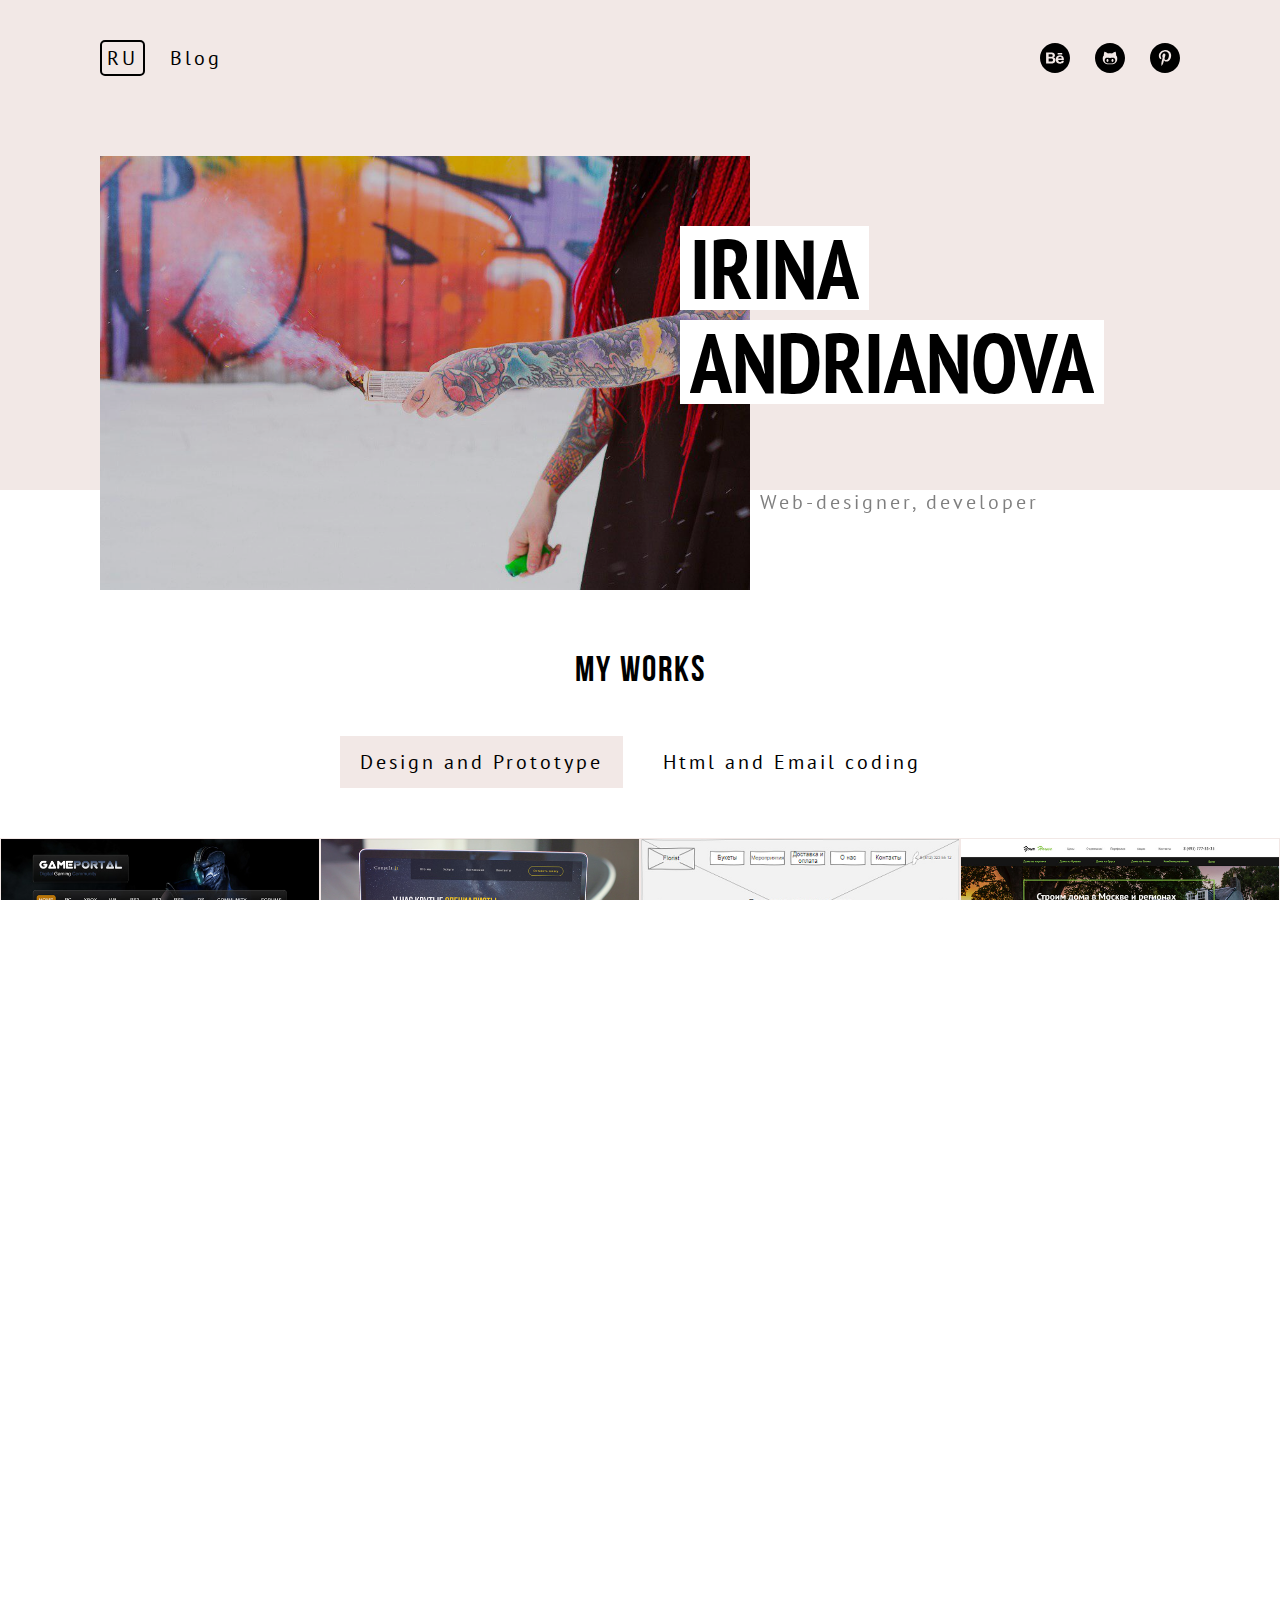
==== commit 1d3c2376: "skills was fixed" ====
--- a/index.html
+++ b/index.html
@@ -15,7 +15,7 @@
 			<a href="#" class="header__nav header__interlink englishActive_js" id="interlink" title="Поменять язык">
 				RU
 			</a>
-			<a href="#" class="header__nav" id="blog" title="Блог">
+			<a href="../blog.html" class="header__nav" id="blog" title="Блог">
 				Blog
 			</a>
 		</div>
@@ -90,31 +90,31 @@
         <div class="tab__content tab__active-content" id="design">
             <div class="tab__item" >
                 <div class="tab__wrap">
-                    <a target="_blank" href="https://www.behance.net/gallery/41652117/Game-Portal" class="tab__photo-hidden-text" id="gameDesc">Games website layout. Correct me if I'm wrong, but "I'm lost" is a frequent phrase from site users. Convenient navigation is very important, as well as the characteristics of users. For example, gamers like dark colors and often are expressive. Such are they, gamers :) View project</a>
+                    <a target="_blank" href="https://www.behance.net/gallery/41652117/Game-Portal" class="tab__photo-hidden-text" id="gameDesc">Games website layout.</a>
                     <img src="../img/gameportal.jpg" alt="gameportal" class="tab__img">
                 </div>
             </div>
             <div class="tab__item" >
                 <div class="tab__wrap">
-                    <a target="_blank" href="https://www.behance.net/gallery/63334691/Landing-Page" class="tab__photo-hidden-text">Material is the metaphor. Bold, graphic, intentional. Motion provides meaning. View project</a>
+                    <a target="_blank" href="https://www.behance.net/gallery/63334691/Landing-Page" class="tab__photo-hidden-text" id="couchDesc">Couching website layout.</a>
                     <img src="../img/couch.jpg" alt="couch" class="tab__img">
                 </div>
             </div>
             <div class="tab__item" >
                 <div class="tab__wrap">
-                    <a target="_blank" href="http://as325t.axshare.com" class="tab__photo-hidden-text">Prototyping is a very important process in the work of a UX-designer. The best way is not to make a lot of edits of the project but to settle all the issues at the prototype stage.</a>
+                    <a target="_blank" href="http://as325t.axshare.com" class="tab__photo-hidden-text" id="floristDesc">The prototype of the site for the sale of flowers.</a>
                     <img src="../img/axure.jpg" alt="axure" class="tab__img">
                 </div>
             </div>
             <div class="tab__item" >
                 <div class="tab__wrap">
-                    <a target="_blank" href="https://www.behance.net/gallery/74545713/Building-Materials" class="tab__photo-hidden-text">Prototyping is a very important process in the work of a UX-designer. The best way is not to make a lot of edits of the project but to settle all the issues at the prototype stage.</a>
+                    <a target="_blank" href="https://www.behance.net/gallery/74545713/Building-Materials" class="tab__photo-hidden-text" id="houseDesc">Test. Site layout for house-building company.</a>
                     <img src="../img/house.jpg" alt="house" class="tab__img">
                 </div>
             </div>
             <div class="tab__item" >
                 <div class="tab__wrap">
-                    <a target="_blank" href="https://6lmvxw.axshare.com" class="tab__photo-hidden-text">Prototyping is a very important process in the work of a UX-designer. The best way is not to make a lot of edits of the project but to settle all the issues at the prototype stage.</a>
+                    <a target="_blank" href="https://6lmvxw.axshare.com" class="tab__photo-hidden-text" id="houseAxureDesc">Test. Site prototype for a house-building company.</a>
                     <img src="../img/axure-house.jpg" alt="axure-house" class="tab__img">
                 </div>
             </div>
@@ -122,31 +122,37 @@
         <div class="tab__content" id="html">
             <div class="tab__item" >
                 <div class="tab__wrap">
-                    <a target="_blank" href="http://promo.lsr.ru/" class="tab__photo-hidden-text">Promo-landing LSR. Stack: Gulp, Less. Adaptive layout.</a>
+                    <a target="_blank" href="http://promo.lsr.ru/" class="tab__photo-hidden-text" id="lsrDesc">Promo-landing LSR. Stack: Gulp, Less. Adaptive layout.</a>
                     <img src="../img/lsr_landing.jpg" alt="lsr-landing" class="tab__img">
                 </div>
             </div>
             <div class="tab__item" >
+                <div class="tab__wrap">
+                    <a target="_blank" href="https://irinaoxymoron.github.io/neva-neva/dist/basic.html" class="tab__photo-hidden-text" id="lsrEmail">Email template LSR. Stack: Foundation for Emails, Inky, SASS, Gulp.</a>
+                    <img src="../img/neva-neva.jpg" alt="neva-neva" class="tab__img">
+                </div>
+            </div>
+            <div class="tab__item" >
                <div class="tab__wrap">
-                    <a target="_blank" href="https://irinaoxymoron.github.io/landing/dist/index.html" class="tab__photo-hidden-text">Training project Business Landing. Stack: Gulp 4.0, Sass, native JS. Adaptive layout, CSS-sprite, BEM methodology.</a>
+                    <a target="_blank" href="https://irinaoxymoron.github.io/landing/dist/index.html" class="tab__photo-hidden-text" id="landingDesc">Training project. Stack: Gulp 4.0, Sass, native JS. Adaptive layout, CSS-sprite, BEM methodology.</a>
                     <img src="../img/landing.jpg" alt="landing" class="tab__img">
                 </div>
             </div>
             <div class="tab__item" >
                 <div class="tab__wrap">
-                    <a target="_blank" href="https://irinaoxymoron.github.io/wp-project/dist/index.html" class="tab__photo-hidden-text">Portfolio for photographer. Stack: WordPress, Gulp 4.0, Sass, jQuery. Adaptive layout. Plugins: jQuery FreeWall, Magnific Popup, NiceScroll, Lazy Load.</a>
+                    <a target="_blank" href="https://irinaoxymoron.github.io/wp-project/dist/index.html" class="tab__photo-hidden-text" id="wordpressDesc">Portfolio for photographer. Stack: WordPress, Gulp 4.0, Sass, jQuery. Adaptive layout. Plugins: jQuery FreeWall, Magnific Popup, NiceScroll, Lazy Load.</a>
                     <img src="../img/wordpress-portfolio.jpg" alt="wordpress" class="tab__img">
                 </div>
             </div>
             <div class="tab__item" >
                 <div class="tab__wrap">
-                    <a target="_blank" href="https://irinaoxymoron.github.io/smitler/dist/index.html" class="tab__photo-hidden-text">Site of beauty salon. Stack: Adobe XD, Gulp 4.0, Sass, jQuery. Adaptive layout. Plugins: OptimizedHTML, Hamburgers, equalHeights, Fotorama, Mmenu, Owl Carousel 2, Selectize.</a>
+                    <a target="_blank" href="https://irinaoxymoron.github.io/smitler/dist/index.html" class="tab__photo-hidden-text" id="smitlerDesc">Site of beauty salon. Stack: Gulp 4.0, Sass, jQuery. Adaptive. Plugins: Optimized HTML, Hamburgers, equalHeights, Fotorama, Mmenu, Owl Carousel 2, Selectize.</a>
                     <img src="../img/smitler.jpg" alt="smitler" class="tab__img">
                 </div>
             </div>
             <div class="tab__item" >
                 <div class="tab__wrap">
-                    <a target="_blank" href="https://irinaoxymoron.github.io/email-template/dist/basic.html" class="tab__photo-hidden-text">Email template. Ready template for creating email. Stack: Foundation for Emails, Inky, SASS, Gulp. Used to create a corporate newsletter, so the final result is not demonstrated.</a>
+                    <a target="_blank" href="https://irinaoxymoron.github.io/email-template/dist/basic.html" class="tab__photo-hidden-text" id="emailDesc">Email template. Ready template for creating email. Stack: Foundation for Emails, Inky, SASS, Gulp. Used to create a corporate newsletter.</a>
                     <img src="../img/email-template.jpg" alt="email" class="tab__img">
                 </div>
             </div>
@@ -154,30 +160,32 @@
     </div>
 </div>
 		<section class="content">
-    <div class="content__title" id="aboutTitle">Let me introduce myself</div>
-    <p class="content__text" id="aboutText">It is accepted that a designer and a web developer are two
-        different specialties. To be honest, I have a different point of view. A good
-        UX-specialist should know the basics of programming, should be able to analyze,
-        must constantly develop and learn something new. I think that it is very inspiring
-        to work! Now I would like to work in a long-term project with interesting
-        new tasks. I hope that my skills can be interesting for your company.
-    </p>
-    <p class="content__text"><span id="aboutText2">Please, contact me for any information relevant to my resume. </span><a id="aboutText3" target="_blank" href="https://t.me/irinaoxymoron">Telegram</a>.</p>
+	<div class="content__wrap">
+		<div class="content__photo">
+			<img class="content__img" src="../img/content-photo.jpg" alt="Me with Håkon Wium Lie" title="Me with Håkon Wium Lie">
+		</div>
+		<div class="content__block">
+			<div class="content__title" id="aboutTitle">Let me introduce myself</div>
+    		<p class="content__text" id="aboutText">It is accepted that a designer and a web-developer are two different specialties, but I think that a good UX-specialist should know the basics of programming, should be able to analyze and must constantly develop. That it is very inspiring to work! Now I would like to work in a long-term project with interesting tasks.</p>
+    		<p class="content__text"><span id="aboutText2">Please, contact me for any information relevant to my resume. </span><a id="aboutText3" target="_blank" href="https://t.me/irinaoxymoron">Telegram</a>.</p>
+		</div>
+	</div>
 </section>
-		<section class="skills">
+		<div class="skills">
     <div class="skills__head" id="skillsTitle">My skills</div>
     <div class="skills__content">
         <div class="skills__item">
-            <p class="skills__text"><strong>UX/UI:</strong> Axure, Adobe Photoshop, Adobe Illustrator, Adobe After Effects, Adobe Edge Animate;</p>
+            <p class="skills__title">UX/UI:</p>
+            <p class="skills__text">Axure, Adobe Photoshop, Adobe Illustrator, Adobe After Effects, Adobe Edge Animate;</p>
         </div>
         <div class="skills__item">
-            <p class="skills__text"><strong>Frontend:</strong> HTML (responsive, adaptive layout), CSS (SASS/SCSS), E-mail (Foundation for e-mail, custom solutions), JavaScript (pure, jQuery), CMS (Wordpress, Bitrix, Joomla!). Pug, npm, Gulp.</p>
+            <p class="skills__text"><strong>Frontend:</strong> HTML, CSS (SASS/SCSS), E-mail (Foundation for e-mail, custom solutions), JavaScript (pure, jQuery), CMS (Wordpress, Bitrix, Joomla!). Pug, npm, Gulp.</p>
         </div>
         <div class="skills__item">
             <p class="skills__text"><strong id="hobbies">Hobbies:</strong> <span id="hobbiesText">Extreme activities (paragliding, horseback riding, skydiving, travels and hitch-hiking).</span></p>
         </div>
     </div>
-</section>
+</div>
 	</div>
 	<footer class="footer">
     <div class="container">
--- a/css/style.css
+++ b/css/style.css
@@ -1,2 +1,2 @@
-@charset "UTF-8";/*! normalize.css v5.0.0 | MIT License | github.com/necolas/normalize.css */html{font-family:sans-serif;line-height:1.15;-ms-text-size-adjust:100%;-webkit-text-size-adjust:100%}body{margin:0}article,aside,footer,header,nav,section{display:block}h1{font-size:2em;margin:.67em 0}figcaption,figure,main{display:block}figure{margin:1em 40px}hr{box-sizing:content-box;height:0;overflow:visible}pre{font-family:monospace,monospace;font-size:1em}a{background-color:transparent;-webkit-text-decoration-skip:objects}a:active,a:hover{outline-width:0}abbr[title]{border-bottom:none;text-decoration:underline;text-decoration:underline dotted}b,strong{font-weight:inherit}b,strong{font-weight:bolder}code,kbd,samp{font-family:monospace,monospace;font-size:1em}dfn{font-style:italic}mark{background-color:#ff0;color:#000}small{font-size:80%}sub,sup{font-size:75%;line-height:0;position:relative;vertical-align:baseline}sub{bottom:-.25em}sup{top:-.5em}audio,video{display:inline-block}audio:not([controls]){display:none;height:0}img{border-style:none}svg:not(:root){overflow:hidden}button,input,optgroup,select,textarea{font-family:sans-serif;font-size:100%;line-height:1.15;margin:0}button,input{overflow:visible}button,select{text-transform:none}[type=reset],[type=submit],button,html [type=button]{-webkit-appearance:button}[type=button]::-moz-focus-inner,[type=reset]::-moz-focus-inner,[type=submit]::-moz-focus-inner,button::-moz-focus-inner{border-style:none;padding:0}[type=button]:-moz-focusring,[type=reset]:-moz-focusring,[type=submit]:-moz-focusring,button:-moz-focusring{outline:1px dotted ButtonText}fieldset{border:1px solid silver;margin:0 2px;padding:.35em .625em .75em}legend{box-sizing:border-box;color:inherit;display:table;max-width:100%;padding:0;white-space:normal}progress{display:inline-block;vertical-align:baseline}textarea{overflow:auto}[type=checkbox],[type=radio]{box-sizing:border-box;padding:0}[type=number]::-webkit-inner-spin-button,[type=number]::-webkit-outer-spin-button{height:auto}[type=search]{-webkit-appearance:textfield;outline-offset:-2px}[type=search]::-webkit-search-cancel-button,[type=search]::-webkit-search-decoration{-webkit-appearance:none}::-webkit-file-upload-button{-webkit-appearance:button;font:inherit}details,menu{display:block}summary{display:list-item}canvas{display:inline-block}template{display:none}[hidden]{display:none}@font-face{font-family:PTSans;src:url(../fonts/PTSans/PT_Sans-Regular.eot);src:url(../fonts/PTSans/PT_Sans-Regular.eot?#iefix) format("embedded-opentype"),url(../fonts/PTSans/PT_Sans-Regular.woff2) format("woff2"),url(../fonts/PTSans/PT_Sans-Regular.woff) format("woff"),url(../fonts/PTSans/PT_Sans-Regular.ttf) format("truetype")}@font-face{font-family:Bebas;src:url("../fonts/Bebas/Bebas Neue Cyrillic.eot") format("embedded-opentype"),url("../fonts/Bebas/Bebas Neue Cyrillic.woff2") format("woff2"),url(../fonts/Bebas/BebasNeueCyrillic.woff) format("woff"),url(../fonts/Bebas/BebasNeueCyrillic.ttf) format("truetype")}@font-face{font-family:Narrow;src:url(../fonts/Narrow/Narrow.eot) format("embedded-opentype"),url(../fonts/Narrow/Narrow.woff2) format("woff2"),url(../fonts/Narrow/Narrow.woff) format("woff"),url(../fonts/Narrow/Narrow.ttf) format("truetype")}body{position:relative;min-height:100vh;height:100%;perspective:1px;transform-style:preserve-3d;overflow-x:hidden}html{font-size:18px;height:100%;overflow:hidden}.footer:after,.header:after,.main-content:after{display:table;clear:both;content:''}p{margin:0 0 8px}a{text-decoration:underline;color:#fff}a a:hover{text-decoration:none}h1,h2,h3,h4,h5,h6{margin:0}img{max-width:100%;height:auto;vertical-align:top}dir,figure,menu,ul{padding:0;margin:0;display:block;list-style-type:disc}label{font-weight:400;display:block;text-align:left}li{list-style-position:inside;list-style:none}body{margin:0}*{box-sizing:border-box}:focus{outline:0}footer{margin-top:auto}body{overflow-y:auto;-webkit-overflow-scrolling:touch;font-family:PTSans;font-weight:400;font-style:normal;font-size:18px;line-height:36px}article,section{width:100%}.header{position:relative}.header .row{height:100%}.wrapp{display:-ms-flexbox;display:flex;-ms-flex-direction:column;flex-direction:column}h1,h2,h3,h4,h5,h6{color:#495058}h1{font-size:24px;font-weight:400;line-height:28px;margin-bottom:0;padding-bottom:25px}h2{font-size:20px;line-height:25px;margin-bottom:0;padding-bottom:10px}h3{font-size:1.66667rem;line-height:1.77778rem;margin-bottom:0;padding-bottom:.94444rem}h4{font-size:1.33333rem;line-height:1.55556rem;margin-bottom:1.11111rem}h5{font-size:1.33333rem;line-height:1.55556rem;margin-bottom:.66667rem}h6{font-size:1rem;line-height:1.11111rem;margin-bottom:0}.container{height:100%;max-width:90%;padding-right:16px;padding-left:16px;width:90%;margin-right:auto;margin-left:auto}@media (min-width:1200px){.container{max-width:1064px}}input[placeholder]{text-overflow:ellipsis}input::-webkit-input-placeholder{opacity:.54;transition:opacity .3s ease}input::-moz-placeholder{opacity:.54;transition:opacity .3s ease}input:-moz-placeholder{opacity:.54;transition:opacity .3s ease}input:-ms-input-placeholder{opacity:.54;transition:opacity .3s ease}input:focus::-webkit-input-placeholder{opacity:0;transition:opacity .3s ease}input:focus::-moz-placeholder{opacity:0;transition:opacity .3s ease}input:focus:-moz-placeholder{opacity:0;transition:opacity .3s ease}input:focus:-ms-input-placeholder{opacity:0;transition:opacity .3s ease}textarea::-webkit-input-placeholder{opacity:.54;transition:opacity .3s ease}textarea::-moz-placeholder{opacity:.54;transition:opacity .3s ease}textarea:-moz-placeholder{opacity:.54;transition:opacity .3s ease}textarea:-ms-input-placeholder{opacity:.54;transition:opacity .3s ease}textarea:focus::-webkit-input-placeholder{opacity:0;transition:opacity .3s ease}textarea:focus::-moz-placeholder{opacity:0;transition:opacity .3s ease}textarea:focus:-moz-placeholder{opacity:0;transition:opacity .3s ease}textarea:focus:-ms-input-placeholder{opacity:0;transition:opacity .3s ease}.container-fluid{box-sizing:border-box;margin-right:auto;margin-left:auto;padding-right:32px;padding-left:32px}.row{-ms-flex:0 1 auto;flex:0 1 auto;box-sizing:border-box;display:-ms-flexbox;display:flex;-ms-flex-direction:row;flex-direction:row;-ms-flex-wrap:wrap;flex-wrap:wrap;margin-right:-16px;margin-left:-16px}.column{box-sizing:border-box;-ms-flex-positive:0;flex-grow:0;-ms-flex-negative:0;flex-shrink:0;padding-right:16px;padding-left:16px}.col-xs{box-sizing:border-box;-ms-flex-positive:0;flex-grow:0;-ms-flex-negative:0;flex-shrink:0;padding-right:16px;padding-left:16px;-ms-flex-positive:1;flex-grow:1;-ms-flex-preferred-size:0;flex-basis:0;max-width:100%}.col-xs-1{box-sizing:border-box;-ms-flex-positive:0;flex-grow:0;-ms-flex-negative:0;flex-shrink:0;padding-right:16px;padding-left:16px;-ms-flex-preferred-size:8.33333%;flex-basis:8.33333%;max-width:8.33333%}.col-xs-2{box-sizing:border-box;-ms-flex-positive:0;flex-grow:0;-ms-flex-negative:0;flex-shrink:0;padding-right:16px;padding-left:16px;-ms-flex-preferred-size:16.66667%;flex-basis:16.66667%;max-width:16.66667%}.col-xs-3{box-sizing:border-box;-ms-flex-positive:0;flex-grow:0;-ms-flex-negative:0;flex-shrink:0;padding-right:16px;padding-left:16px;-ms-flex-preferred-size:25%;flex-basis:25%;max-width:25%}.col-xs-4{box-sizing:border-box;-ms-flex-positive:0;flex-grow:0;-ms-flex-negative:0;flex-shrink:0;padding-right:16px;padding-left:16px;-ms-flex-preferred-size:33.33333%;flex-basis:33.33333%;max-width:33.33333%}.col-xs-5{box-sizing:border-box;-ms-flex-positive:0;flex-grow:0;-ms-flex-negative:0;flex-shrink:0;padding-right:16px;padding-left:16px;-ms-flex-preferred-size:41.66667%;flex-basis:41.66667%;max-width:41.66667%}.col-xs-6{box-sizing:border-box;-ms-flex-positive:0;flex-grow:0;-ms-flex-negative:0;flex-shrink:0;padding-right:16px;padding-left:16px;-ms-flex-preferred-size:50%;flex-basis:50%;max-width:50%}.col-xs-7{box-sizing:border-box;-ms-flex-positive:0;flex-grow:0;-ms-flex-negative:0;flex-shrink:0;padding-right:16px;padding-left:16px;-ms-flex-preferred-size:58.33333%;flex-basis:58.33333%;max-width:58.33333%}.col-xs-8{box-sizing:border-box;-ms-flex-positive:0;flex-grow:0;-ms-flex-negative:0;flex-shrink:0;padding-right:16px;padding-left:16px;-ms-flex-preferred-size:66.66667%;flex-basis:66.66667%;max-width:66.66667%}.col-xs-9{box-sizing:border-box;-ms-flex-positive:0;flex-grow:0;-ms-flex-negative:0;flex-shrink:0;padding-right:16px;padding-left:16px;-ms-flex-preferred-size:75%;flex-basis:75%;max-width:75%}.col-xs-10{box-sizing:border-box;-ms-flex-positive:0;flex-grow:0;-ms-flex-negative:0;flex-shrink:0;padding-right:16px;padding-left:16px;-ms-flex-preferred-size:83.33333%;flex-basis:83.33333%;max-width:83.33333%}.col-xs-11{box-sizing:border-box;-ms-flex-positive:0;flex-grow:0;-ms-flex-negative:0;flex-shrink:0;padding-right:16px;padding-left:16px;-ms-flex-preferred-size:91.66667%;flex-basis:91.66667%;max-width:91.66667%}.col-xs-12{box-sizing:border-box;-ms-flex-positive:0;flex-grow:0;-ms-flex-negative:0;flex-shrink:0;padding-right:16px;padding-left:16px;-ms-flex-preferred-size:100%;flex-basis:100%;max-width:100%}@media screen and (min-width:600px){.col-xm{box-sizing:border-box;-ms-flex-positive:0;flex-grow:0;-ms-flex-negative:0;flex-shrink:0;padding-right:16px;padding-left:16px;-ms-flex-positive:1;flex-grow:1;-ms-flex-preferred-size:0;flex-basis:0;max-width:100%}.col-xm-1{box-sizing:border-box;-ms-flex-positive:0;flex-grow:0;-ms-flex-negative:0;flex-shrink:0;padding-right:16px;padding-left:16px;-ms-flex-preferred-size:8.33333%;flex-basis:8.33333%;max-width:8.33333%}.col-xm-2{box-sizing:border-box;-ms-flex-positive:0;flex-grow:0;-ms-flex-negative:0;flex-shrink:0;padding-right:16px;padding-left:16px;-ms-flex-preferred-size:16.66667%;flex-basis:16.66667%;max-width:16.66667%}.col-xm-3{box-sizing:border-box;-ms-flex-positive:0;flex-grow:0;-ms-flex-negative:0;flex-shrink:0;padding-right:16px;padding-left:16px;-ms-flex-preferred-size:25%;flex-basis:25%;max-width:25%}.col-xm-4{box-sizing:border-box;-ms-flex-positive:0;flex-grow:0;-ms-flex-negative:0;flex-shrink:0;padding-right:16px;padding-left:16px;-ms-flex-preferred-size:33.33333%;flex-basis:33.33333%;max-width:33.33333%}.col-xm-5{box-sizing:border-box;-ms-flex-positive:0;flex-grow:0;-ms-flex-negative:0;flex-shrink:0;padding-right:16px;padding-left:16px;-ms-flex-preferred-size:41.66667%;flex-basis:41.66667%;max-width:41.66667%}.col-xm-6{box-sizing:border-box;-ms-flex-positive:0;flex-grow:0;-ms-flex-negative:0;flex-shrink:0;padding-right:16px;padding-left:16px;-ms-flex-preferred-size:50%;flex-basis:50%;max-width:50%}.col-xm-7{box-sizing:border-box;-ms-flex-positive:0;flex-grow:0;-ms-flex-negative:0;flex-shrink:0;padding-right:16px;padding-left:16px;-ms-flex-preferred-size:58.33333%;flex-basis:58.33333%;max-width:58.33333%}.col-xm-8{box-sizing:border-box;-ms-flex-positive:0;flex-grow:0;-ms-flex-negative:0;flex-shrink:0;padding-right:16px;padding-left:16px;-ms-flex-preferred-size:66.66667%;flex-basis:66.66667%;max-width:66.66667%}.col-xm-9{box-sizing:border-box;-ms-flex-positive:0;flex-grow:0;-ms-flex-negative:0;flex-shrink:0;padding-right:16px;padding-left:16px;-ms-flex-preferred-size:75%;flex-basis:75%;max-width:75%}.col-xm-10{box-sizing:border-box;-ms-flex-positive:0;flex-grow:0;-ms-flex-negative:0;flex-shrink:0;padding-right:16px;padding-left:16px;-ms-flex-preferred-size:83.33333%;flex-basis:83.33333%;max-width:83.33333%}.col-xm-11{box-sizing:border-box;-ms-flex-positive:0;flex-grow:0;-ms-flex-negative:0;flex-shrink:0;padding-right:16px;padding-left:16px;-ms-flex-preferred-size:91.66667%;flex-basis:91.66667%;max-width:91.66667%}.col-xm-12{box-sizing:border-box;-ms-flex-positive:0;flex-grow:0;-ms-flex-negative:0;flex-shrink:0;padding-right:16px;padding-left:16px;-ms-flex-preferred-size:100%;flex-basis:100%;max-width:100%}}@media screen and (min-width:900px){.col-sm{box-sizing:border-box;-ms-flex-positive:0;flex-grow:0;-ms-flex-negative:0;flex-shrink:0;padding-right:16px;padding-left:16px;-ms-flex-positive:1;flex-grow:1;-ms-flex-preferred-size:0;flex-basis:0;max-width:100%}.col-sm-1{box-sizing:border-box;-ms-flex-positive:0;flex-grow:0;-ms-flex-negative:0;flex-shrink:0;padding-right:16px;padding-left:16px;-ms-flex-preferred-size:8.33333%;flex-basis:8.33333%;max-width:8.33333%}.col-sm-2{box-sizing:border-box;-ms-flex-positive:0;flex-grow:0;-ms-flex-negative:0;flex-shrink:0;padding-right:16px;padding-left:16px;-ms-flex-preferred-size:16.66667%;flex-basis:16.66667%;max-width:16.66667%}.col-sm-3{box-sizing:border-box;-ms-flex-positive:0;flex-grow:0;-ms-flex-negative:0;flex-shrink:0;padding-right:16px;padding-left:16px;-ms-flex-preferred-size:25%;flex-basis:25%;max-width:25%}.col-sm-4{box-sizing:border-box;-ms-flex-positive:0;flex-grow:0;-ms-flex-negative:0;flex-shrink:0;padding-right:16px;padding-left:16px;-ms-flex-preferred-size:33.33333%;flex-basis:33.33333%;max-width:33.33333%}.col-sm-5{box-sizing:border-box;-ms-flex-positive:0;flex-grow:0;-ms-flex-negative:0;flex-shrink:0;padding-right:16px;padding-left:16px;-ms-flex-preferred-size:41.66667%;flex-basis:41.66667%;max-width:41.66667%}.col-sm-6{box-sizing:border-box;-ms-flex-positive:0;flex-grow:0;-ms-flex-negative:0;flex-shrink:0;padding-right:16px;padding-left:16px;-ms-flex-preferred-size:50%;flex-basis:50%;max-width:50%}.col-sm-7{box-sizing:border-box;-ms-flex-positive:0;flex-grow:0;-ms-flex-negative:0;flex-shrink:0;padding-right:16px;padding-left:16px;-ms-flex-preferred-size:58.33333%;flex-basis:58.33333%;max-width:58.33333%}.col-sm-8{box-sizing:border-box;-ms-flex-positive:0;flex-grow:0;-ms-flex-negative:0;flex-shrink:0;padding-right:16px;padding-left:16px;-ms-flex-preferred-size:66.66667%;flex-basis:66.66667%;max-width:66.66667%}.col-sm-9{box-sizing:border-box;-ms-flex-positive:0;flex-grow:0;-ms-flex-negative:0;flex-shrink:0;padding-right:16px;padding-left:16px;-ms-flex-preferred-size:75%;flex-basis:75%;max-width:75%}.col-sm-10{box-sizing:border-box;-ms-flex-positive:0;flex-grow:0;-ms-flex-negative:0;flex-shrink:0;padding-right:16px;padding-left:16px;-ms-flex-preferred-size:83.33333%;flex-basis:83.33333%;max-width:83.33333%}.col-sm-11{box-sizing:border-box;-ms-flex-positive:0;flex-grow:0;-ms-flex-negative:0;flex-shrink:0;padding-right:16px;padding-left:16px;-ms-flex-preferred-size:91.66667%;flex-basis:91.66667%;max-width:91.66667%}.col-sm-12{box-sizing:border-box;-ms-flex-positive:0;flex-grow:0;-ms-flex-negative:0;flex-shrink:0;padding-right:16px;padding-left:16px;-ms-flex-preferred-size:100%;flex-basis:100%;max-width:100%}}@media screen and (min-width:990px){.col-md{box-sizing:border-box;-ms-flex-positive:0;flex-grow:0;-ms-flex-negative:0;flex-shrink:0;padding-right:16px;padding-left:16px;-ms-flex-positive:1;flex-grow:1;-ms-flex-preferred-size:0;flex-basis:0;max-width:100%}.col-md-1{box-sizing:border-box;-ms-flex-positive:0;flex-grow:0;-ms-flex-negative:0;flex-shrink:0;padding-right:16px;padding-left:16px;-ms-flex-preferred-size:8.33333%;flex-basis:8.33333%;max-width:8.33333%}.col-md-2{box-sizing:border-box;-ms-flex-positive:0;flex-grow:0;-ms-flex-negative:0;flex-shrink:0;padding-right:16px;padding-left:16px;-ms-flex-preferred-size:16.66667%;flex-basis:16.66667%;max-width:16.66667%}.col-md-3{box-sizing:border-box;-ms-flex-positive:0;flex-grow:0;-ms-flex-negative:0;flex-shrink:0;padding-right:16px;padding-left:16px;-ms-flex-preferred-size:25%;flex-basis:25%;max-width:25%}.col-md-4{box-sizing:border-box;-ms-flex-positive:0;flex-grow:0;-ms-flex-negative:0;flex-shrink:0;padding-right:16px;padding-left:16px;-ms-flex-preferred-size:33.33333%;flex-basis:33.33333%;max-width:33.33333%}.col-md-5{box-sizing:border-box;-ms-flex-positive:0;flex-grow:0;-ms-flex-negative:0;flex-shrink:0;padding-right:16px;padding-left:16px;-ms-flex-preferred-size:41.66667%;flex-basis:41.66667%;max-width:41.66667%}.col-md-6{box-sizing:border-box;-ms-flex-positive:0;flex-grow:0;-ms-flex-negative:0;flex-shrink:0;padding-right:16px;padding-left:16px;-ms-flex-preferred-size:50%;flex-basis:50%;max-width:50%}.col-md-7{box-sizing:border-box;-ms-flex-positive:0;flex-grow:0;-ms-flex-negative:0;flex-shrink:0;padding-right:16px;padding-left:16px;-ms-flex-preferred-size:58.33333%;flex-basis:58.33333%;max-width:58.33333%}.col-md-8{box-sizing:border-box;-ms-flex-positive:0;flex-grow:0;-ms-flex-negative:0;flex-shrink:0;padding-right:16px;padding-left:16px;-ms-flex-preferred-size:66.66667%;flex-basis:66.66667%;max-width:66.66667%}.col-md-9{box-sizing:border-box;-ms-flex-positive:0;flex-grow:0;-ms-flex-negative:0;flex-shrink:0;padding-right:16px;padding-left:16px;-ms-flex-preferred-size:75%;flex-basis:75%;max-width:75%}.col-md-10{box-sizing:border-box;-ms-flex-positive:0;flex-grow:0;-ms-flex-negative:0;flex-shrink:0;padding-right:16px;padding-left:16px;-ms-flex-preferred-size:83.33333%;flex-basis:83.33333%;max-width:83.33333%}.col-md-11{box-sizing:border-box;-ms-flex-positive:0;flex-grow:0;-ms-flex-negative:0;flex-shrink:0;padding-right:16px;padding-left:16px;-ms-flex-preferred-size:91.66667%;flex-basis:91.66667%;max-width:91.66667%}.col-md-12{box-sizing:border-box;-ms-flex-positive:0;flex-grow:0;-ms-flex-negative:0;flex-shrink:0;padding-right:16px;padding-left:16px;-ms-flex-preferred-size:100%;flex-basis:100%;max-width:100%}}@media screen and (min-width:1200px){.col-lg{box-sizing:border-box;-ms-flex-positive:0;flex-grow:0;-ms-flex-negative:0;flex-shrink:0;padding-right:16px;padding-left:16px;-ms-flex-positive:1;flex-grow:1;-ms-flex-preferred-size:0;flex-basis:0;max-width:100%}.col-lg-1{box-sizing:border-box;-ms-flex-positive:0;flex-grow:0;-ms-flex-negative:0;flex-shrink:0;padding-right:16px;padding-left:16px;-ms-flex-preferred-size:8.33333%;flex-basis:8.33333%;max-width:8.33333%}.col-lg-2{box-sizing:border-box;-ms-flex-positive:0;flex-grow:0;-ms-flex-negative:0;flex-shrink:0;padding-right:16px;padding-left:16px;-ms-flex-preferred-size:16.66667%;flex-basis:16.66667%;max-width:16.66667%}.col-lg-3{box-sizing:border-box;-ms-flex-positive:0;flex-grow:0;-ms-flex-negative:0;flex-shrink:0;padding-right:16px;padding-left:16px;-ms-flex-preferred-size:25%;flex-basis:25%;max-width:25%}.col-lg-4{box-sizing:border-box;-ms-flex-positive:0;flex-grow:0;-ms-flex-negative:0;flex-shrink:0;padding-right:16px;padding-left:16px;-ms-flex-preferred-size:33.33333%;flex-basis:33.33333%;max-width:33.33333%}.col-lg-5{box-sizing:border-box;-ms-flex-positive:0;flex-grow:0;-ms-flex-negative:0;flex-shrink:0;padding-right:16px;padding-left:16px;-ms-flex-preferred-size:41.66667%;flex-basis:41.66667%;max-width:41.66667%}.col-lg-6{box-sizing:border-box;-ms-flex-positive:0;flex-grow:0;-ms-flex-negative:0;flex-shrink:0;padding-right:16px;padding-left:16px;-ms-flex-preferred-size:50%;flex-basis:50%;max-width:50%}.col-lg-7{box-sizing:border-box;-ms-flex-positive:0;flex-grow:0;-ms-flex-negative:0;flex-shrink:0;padding-right:16px;padding-left:16px;-ms-flex-preferred-size:58.33333%;flex-basis:58.33333%;max-width:58.33333%}.col-lg-8{box-sizing:border-box;-ms-flex-positive:0;flex-grow:0;-ms-flex-negative:0;flex-shrink:0;padding-right:16px;padding-left:16px;-ms-flex-preferred-size:66.66667%;flex-basis:66.66667%;max-width:66.66667%}.col-lg-9{box-sizing:border-box;-ms-flex-positive:0;flex-grow:0;-ms-flex-negative:0;flex-shrink:0;padding-right:16px;padding-left:16px;-ms-flex-preferred-size:75%;flex-basis:75%;max-width:75%}.col-lg-10{box-sizing:border-box;-ms-flex-positive:0;flex-grow:0;-ms-flex-negative:0;flex-shrink:0;padding-right:16px;padding-left:16px;-ms-flex-preferred-size:83.33333%;flex-basis:83.33333%;max-width:83.33333%}.col-lg-11{box-sizing:border-box;-ms-flex-positive:0;flex-grow:0;-ms-flex-negative:0;flex-shrink:0;padding-right:16px;padding-left:16px;-ms-flex-preferred-size:91.66667%;flex-basis:91.66667%;max-width:91.66667%}.col-lg-12{box-sizing:border-box;-ms-flex-positive:0;flex-grow:0;-ms-flex-negative:0;flex-shrink:0;padding-right:16px;padding-left:16px;-ms-flex-preferred-size:100%;flex-basis:100%;max-width:100%}}.col-xs-offset-1{box-sizing:border-box;-ms-flex-positive:0;flex-grow:0;-ms-flex-negative:0;flex-shrink:0;padding-right:16px;padding-left:16px;margin-left:8.33333%}.col-xs-offset-2{box-sizing:border-box;-ms-flex-positive:0;flex-grow:0;-ms-flex-negative:0;flex-shrink:0;padding-right:16px;padding-left:16px;margin-left:16.66667%}.col-xs-offset-3{box-sizing:border-box;-ms-flex-positive:0;flex-grow:0;-ms-flex-negative:0;flex-shrink:0;padding-right:16px;padding-left:16px;margin-left:25%}.col-xs-offset-4{box-sizing:border-box;-ms-flex-positive:0;flex-grow:0;-ms-flex-negative:0;flex-shrink:0;padding-right:16px;padding-left:16px;margin-left:33.33333%}.col-xs-offset-5{box-sizing:border-box;-ms-flex-positive:0;flex-grow:0;-ms-flex-negative:0;flex-shrink:0;padding-right:16px;padding-left:16px;margin-left:41.66667%}.col-xs-offset-6{box-sizing:border-box;-ms-flex-positive:0;flex-grow:0;-ms-flex-negative:0;flex-shrink:0;padding-right:16px;padding-left:16px;margin-left:50%}.col-xs-offset-7{box-sizing:border-box;-ms-flex-positive:0;flex-grow:0;-ms-flex-negative:0;flex-shrink:0;padding-right:16px;padding-left:16px;margin-left:58.33333%}.col-xs-offset-8{box-sizing:border-box;-ms-flex-positive:0;flex-grow:0;-ms-flex-negative:0;flex-shrink:0;padding-right:16px;padding-left:16px;margin-left:66.66667%}.col-xs-offset-9{box-sizing:border-box;-ms-flex-positive:0;flex-grow:0;-ms-flex-negative:0;flex-shrink:0;padding-right:16px;padding-left:16px;margin-left:75%}.col-xs-offset-10{box-sizing:border-box;-ms-flex-positive:0;flex-grow:0;-ms-flex-negative:0;flex-shrink:0;padding-right:16px;padding-left:16px;margin-left:83.33333%}.col-xs-offset-11{box-sizing:border-box;-ms-flex-positive:0;flex-grow:0;-ms-flex-negative:0;flex-shrink:0;padding-right:16px;padding-left:16px;margin-left:91.66667%}.col-xs-offset-12{box-sizing:border-box;-ms-flex-positive:0;flex-grow:0;-ms-flex-negative:0;flex-shrink:0;padding-right:16px;padding-left:16px;margin-left:100%}@media screen and (min-width:600px){.col-xm-offset-1{box-sizing:border-box;-ms-flex-positive:0;flex-grow:0;-ms-flex-negative:0;flex-shrink:0;padding-right:16px;padding-left:16px;margin-left:8.33333%}}@media screen and (min-width:600px){.col-xm-offset-2{box-sizing:border-box;-ms-flex-positive:0;flex-grow:0;-ms-flex-negative:0;flex-shrink:0;padding-right:16px;padding-left:16px;margin-left:16.66667%}}@media screen and (min-width:600px){.col-xm-offset-3{box-sizing:border-box;-ms-flex-positive:0;flex-grow:0;-ms-flex-negative:0;flex-shrink:0;padding-right:16px;padding-left:16px;margin-left:25%}}@media screen and (min-width:600px){.col-xm-offset-4{box-sizing:border-box;-ms-flex-positive:0;flex-grow:0;-ms-flex-negative:0;flex-shrink:0;padding-right:16px;padding-left:16px;margin-left:33.33333%}}@media screen and (min-width:600px){.col-xm-offset-5{box-sizing:border-box;-ms-flex-positive:0;flex-grow:0;-ms-flex-negative:0;flex-shrink:0;padding-right:16px;padding-left:16px;margin-left:41.66667%}}@media screen and (min-width:600px){.col-xm-offset-6{box-sizing:border-box;-ms-flex-positive:0;flex-grow:0;-ms-flex-negative:0;flex-shrink:0;padding-right:16px;padding-left:16px;margin-left:50%}}@media screen and (min-width:600px){.col-xm-offset-7{box-sizing:border-box;-ms-flex-positive:0;flex-grow:0;-ms-flex-negative:0;flex-shrink:0;padding-right:16px;padding-left:16px;margin-left:58.33333%}}@media screen and (min-width:600px){.col-xm-offset-8{box-sizing:border-box;-ms-flex-positive:0;flex-grow:0;-ms-flex-negative:0;flex-shrink:0;padding-right:16px;padding-left:16px;margin-left:66.66667%}}@media screen and (min-width:600px){.col-xm-offset-9{box-sizing:border-box;-ms-flex-positive:0;flex-grow:0;-ms-flex-negative:0;flex-shrink:0;padding-right:16px;padding-left:16px;margin-left:75%}}@media screen and (min-width:600px){.col-xm-offset-10{box-sizing:border-box;-ms-flex-positive:0;flex-grow:0;-ms-flex-negative:0;flex-shrink:0;padding-right:16px;padding-left:16px;margin-left:83.33333%}}@media screen and (min-width:600px){.col-xm-offset-11{box-sizing:border-box;-ms-flex-positive:0;flex-grow:0;-ms-flex-negative:0;flex-shrink:0;padding-right:16px;padding-left:16px;margin-left:91.66667%}}@media screen and (min-width:600px){.col-xm-offset-12{box-sizing:border-box;-ms-flex-positive:0;flex-grow:0;-ms-flex-negative:0;flex-shrink:0;padding-right:16px;padding-left:16px;margin-left:100%}}@media screen and (min-width:900px){.col-sm-offset-1{box-sizing:border-box;-ms-flex-positive:0;flex-grow:0;-ms-flex-negative:0;flex-shrink:0;padding-right:16px;padding-left:16px;margin-left:8.33333%}}@media screen and (min-width:900px){.col-sm-offset-2{box-sizing:border-box;-ms-flex-positive:0;flex-grow:0;-ms-flex-negative:0;flex-shrink:0;padding-right:16px;padding-left:16px;margin-left:16.66667%}}@media screen and (min-width:900px){.col-sm-offset-3{box-sizing:border-box;-ms-flex-positive:0;flex-grow:0;-ms-flex-negative:0;flex-shrink:0;padding-right:16px;padding-left:16px;margin-left:25%}}@media screen and (min-width:900px){.col-sm-offset-4{box-sizing:border-box;-ms-flex-positive:0;flex-grow:0;-ms-flex-negative:0;flex-shrink:0;padding-right:16px;padding-left:16px;margin-left:33.33333%}}@media screen and (min-width:900px){.col-sm-offset-5{box-sizing:border-box;-ms-flex-positive:0;flex-grow:0;-ms-flex-negative:0;flex-shrink:0;padding-right:16px;padding-left:16px;margin-left:41.66667%}}@media screen and (min-width:900px){.col-sm-offset-6{box-sizing:border-box;-ms-flex-positive:0;flex-grow:0;-ms-flex-negative:0;flex-shrink:0;padding-right:16px;padding-left:16px;margin-left:50%}}@media screen and (min-width:900px){.col-sm-offset-7{box-sizing:border-box;-ms-flex-positive:0;flex-grow:0;-ms-flex-negative:0;flex-shrink:0;padding-right:16px;padding-left:16px;margin-left:58.33333%}}@media screen and (min-width:900px){.col-sm-offset-8{box-sizing:border-box;-ms-flex-positive:0;flex-grow:0;-ms-flex-negative:0;flex-shrink:0;padding-right:16px;padding-left:16px;margin-left:66.66667%}}@media screen and (min-width:900px){.col-sm-offset-9{box-sizing:border-box;-ms-flex-positive:0;flex-grow:0;-ms-flex-negative:0;flex-shrink:0;padding-right:16px;padding-left:16px;margin-left:75%}}@media screen and (min-width:900px){.col-sm-offset-10{box-sizing:border-box;-ms-flex-positive:0;flex-grow:0;-ms-flex-negative:0;flex-shrink:0;padding-right:16px;padding-left:16px;margin-left:83.33333%}}@media screen and (min-width:900px){.col-sm-offset-11{box-sizing:border-box;-ms-flex-positive:0;flex-grow:0;-ms-flex-negative:0;flex-shrink:0;padding-right:16px;padding-left:16px;margin-left:91.66667%}}@media screen and (min-width:900px){.col-sm-offset-12{box-sizing:border-box;-ms-flex-positive:0;flex-grow:0;-ms-flex-negative:0;flex-shrink:0;padding-right:16px;padding-left:16px;margin-left:100%}}@media screen and (min-width:990px){.col-md-offset-1{box-sizing:border-box;-ms-flex-positive:0;flex-grow:0;-ms-flex-negative:0;flex-shrink:0;padding-right:16px;padding-left:16px;margin-left:8.33333%}}@media screen and (min-width:990px){.col-md-offset-2{box-sizing:border-box;-ms-flex-positive:0;flex-grow:0;-ms-flex-negative:0;flex-shrink:0;padding-right:16px;padding-left:16px;margin-left:16.66667%}}@media screen and (min-width:990px){.col-md-offset-3{box-sizing:border-box;-ms-flex-positive:0;flex-grow:0;-ms-flex-negative:0;flex-shrink:0;padding-right:16px;padding-left:16px;margin-left:25%}}@media screen and (min-width:990px){.col-md-offset-4{box-sizing:border-box;-ms-flex-positive:0;flex-grow:0;-ms-flex-negative:0;flex-shrink:0;padding-right:16px;padding-left:16px;margin-left:33.33333%}}@media screen and (min-width:990px){.col-md-offset-5{box-sizing:border-box;-ms-flex-positive:0;flex-grow:0;-ms-flex-negative:0;flex-shrink:0;padding-right:16px;padding-left:16px;margin-left:41.66667%}}@media screen and (min-width:990px){.col-md-offset-6{box-sizing:border-box;-ms-flex-positive:0;flex-grow:0;-ms-flex-negative:0;flex-shrink:0;padding-right:16px;padding-left:16px;margin-left:50%}}@media screen and (min-width:990px){.col-md-offset-7{box-sizing:border-box;-ms-flex-positive:0;flex-grow:0;-ms-flex-negative:0;flex-shrink:0;padding-right:16px;padding-left:16px;margin-left:58.33333%}}@media screen and (min-width:990px){.col-md-offset-8{box-sizing:border-box;-ms-flex-positive:0;flex-grow:0;-ms-flex-negative:0;flex-shrink:0;padding-right:16px;padding-left:16px;margin-left:66.66667%}}@media screen and (min-width:990px){.col-md-offset-9{box-sizing:border-box;-ms-flex-positive:0;flex-grow:0;-ms-flex-negative:0;flex-shrink:0;padding-right:16px;padding-left:16px;margin-left:75%}}@media screen and (min-width:990px){.col-md-offset-10{box-sizing:border-box;-ms-flex-positive:0;flex-grow:0;-ms-flex-negative:0;flex-shrink:0;padding-right:16px;padding-left:16px;margin-left:83.33333%}}@media screen and (min-width:990px){.col-md-offset-11{box-sizing:border-box;-ms-flex-positive:0;flex-grow:0;-ms-flex-negative:0;flex-shrink:0;padding-right:16px;padding-left:16px;margin-left:91.66667%}}@media screen and (min-width:990px){.col-md-offset-12{box-sizing:border-box;-ms-flex-positive:0;flex-grow:0;-ms-flex-negative:0;flex-shrink:0;padding-right:16px;padding-left:16px;margin-left:100%}}@media screen and (min-width:1200px){.col-lg-offset-1{box-sizing:border-box;-ms-flex-positive:0;flex-grow:0;-ms-flex-negative:0;flex-shrink:0;padding-right:16px;padding-left:16px;margin-left:8.33333%}}@media screen and (min-width:1200px){.col-lg-offset-2{box-sizing:border-box;-ms-flex-positive:0;flex-grow:0;-ms-flex-negative:0;flex-shrink:0;padding-right:16px;padding-left:16px;margin-left:16.66667%}}@media screen and (min-width:1200px){.col-lg-offset-3{box-sizing:border-box;-ms-flex-positive:0;flex-grow:0;-ms-flex-negative:0;flex-shrink:0;padding-right:16px;padding-left:16px;margin-left:25%}}@media screen and (min-width:1200px){.col-lg-offset-4{box-sizing:border-box;-ms-flex-positive:0;flex-grow:0;-ms-flex-negative:0;flex-shrink:0;padding-right:16px;padding-left:16px;margin-left:33.33333%}}@media screen and (min-width:1200px){.col-lg-offset-5{box-sizing:border-box;-ms-flex-positive:0;flex-grow:0;-ms-flex-negative:0;flex-shrink:0;padding-right:16px;padding-left:16px;margin-left:41.66667%}}@media screen and (min-width:1200px){.col-lg-offset-6{box-sizing:border-box;-ms-flex-positive:0;flex-grow:0;-ms-flex-negative:0;flex-shrink:0;padding-right:16px;padding-left:16px;margin-left:50%}}@media screen and (min-width:1200px){.col-lg-offset-7{box-sizing:border-box;-ms-flex-positive:0;flex-grow:0;-ms-flex-negative:0;flex-shrink:0;padding-right:16px;padding-left:16px;margin-left:58.33333%}}@media screen and (min-width:1200px){.col-lg-offset-8{box-sizing:border-box;-ms-flex-positive:0;flex-grow:0;-ms-flex-negative:0;flex-shrink:0;padding-right:16px;padding-left:16px;margin-left:66.66667%}}@media screen and (min-width:1200px){.col-lg-offset-9{box-sizing:border-box;-ms-flex-positive:0;flex-grow:0;-ms-flex-negative:0;flex-shrink:0;padding-right:16px;padding-left:16px;margin-left:75%}}@media screen and (min-width:1200px){.col-lg-offset-10{box-sizing:border-box;-ms-flex-positive:0;flex-grow:0;-ms-flex-negative:0;flex-shrink:0;padding-right:16px;padding-left:16px;margin-left:83.33333%}}@media screen and (min-width:1200px){.col-lg-offset-11{box-sizing:border-box;-ms-flex-positive:0;flex-grow:0;-ms-flex-negative:0;flex-shrink:0;padding-right:16px;padding-left:16px;margin-left:91.66667%}}@media screen and (min-width:1200px){.col-lg-offset-12{box-sizing:border-box;-ms-flex-positive:0;flex-grow:0;-ms-flex-negative:0;flex-shrink:0;padding-right:16px;padding-left:16px;margin-left:100%}}.start-xs{-ms-flex-pack:start;justify-content:flex-start}@media screen and (min-width:600px){.start-xm{-ms-flex-pack:start;justify-content:flex-start}}@media screen and (min-width:900px){.start-sm{-ms-flex-pack:start;justify-content:flex-start}}@media screen and (min-width:990px){.start-md{-ms-flex-pack:start;justify-content:flex-start}}@media screen and (min-width:1200px){.start-lg{-ms-flex-pack:start;justify-content:flex-start}}.center-xs{-ms-flex-pack:center;justify-content:center}@media screen and (min-width:600px){.center-xm{-ms-flex-pack:center;justify-content:center}}@media screen and (min-width:900px){.center-sm{-ms-flex-pack:center;justify-content:center}}@media screen and (min-width:990px){.center-md{-ms-flex-pack:center;justify-content:center}}@media screen and (min-width:1200px){.center-lg{-ms-flex-pack:center;justify-content:center}}.end-xs{-ms-flex-pack:end;justify-content:flex-end}@media screen and (min-width:600px){.end-xm{-ms-flex-pack:end;justify-content:flex-end}}@media screen and (min-width:900px){.end-sm{-ms-flex-pack:end;justify-content:flex-end}}@media screen and (min-width:990px){.end-md{-ms-flex-pack:end;justify-content:flex-end}}@media screen and (min-width:1200px){.end-lg{-ms-flex-pack:end;justify-content:flex-end}}.top-xs{-ms-flex-align:start;align-items:flex-start}@media screen and (min-width:600px){.top-xm{-ms-flex-align:start;align-items:flex-start}}@media screen and (min-width:900px){.top-sm{-ms-flex-align:start;align-items:flex-start}}@media screen and (min-width:990px){.top-md{-ms-flex-align:start;align-items:flex-start}}@media screen and (min-width:1200px){.top-lg{-ms-flex-align:start;align-items:flex-start}}.middle-xs{-ms-flex-align:center;align-items:center}@media screen and (min-width:600px){.middle-xm{-ms-flex-align:center;align-items:center}}@media screen and (min-width:900px){.middle-sm{-ms-flex-align:center;align-items:center}}@media screen and (min-width:990px){.middle-md{-ms-flex-align:center;align-items:center}}@media screen and (min-width:1200px){.middle-lg{-ms-flex-align:center;align-items:center}}.bottom-xs{-ms-flex-align:end;align-items:flex-end}@media screen and (min-width:600px){.bottom-xm{-ms-flex-align:end;align-items:flex-end}}@media screen and (min-width:900px){.bottom-sm{-ms-flex-align:end;align-items:flex-end}}@media screen and (min-width:990px){.bottom-md{-ms-flex-align:end;align-items:flex-end}}@media screen and (min-width:1200px){.bottom-lg{-ms-flex-align:end;align-items:flex-end}}.around-xs{-ms-flex-pack:distribute;justify-content:space-around}@media screen and (min-width:600px){.around-xm{-ms-flex-pack:distribute;justify-content:space-around}}@media screen and (min-width:900px){.around-sm{-ms-flex-pack:distribute;justify-content:space-around}}@media screen and (min-width:990px){.around-md{-ms-flex-pack:distribute;justify-content:space-around}}@media screen and (min-width:1200px){.around-lg{-ms-flex-pack:distribute;justify-content:space-around}}.between-xs{-ms-flex-pack:justify;justify-content:space-between}@media screen and (min-width:600px){.between-xm{-ms-flex-pack:justify;justify-content:space-between}}@media screen and (min-width:900px){.between-sm{-ms-flex-pack:justify;justify-content:space-between}}@media screen and (min-width:990px){.between-md{-ms-flex-pack:justify;justify-content:space-between}}@media screen and (min-width:1200px){.between-lg{-ms-flex-pack:justify;justify-content:space-between}}.first-xs{-ms-flex-order:-1;order:-1}@media screen and (min-width:600px){.first-xm{-ms-flex-order:-1;order:-1}}@media screen and (min-width:900px){.first-sm{-ms-flex-order:-1;order:-1}}@media screen and (min-width:990px){.first-md{-ms-flex-order:-1;order:-1}}@media screen and (min-width:1200px){.first-lg{-ms-flex-order:-1;order:-1}}.last-xs{-ms-flex-order:1;order:1}@media screen and (min-width:600px){.last-xm{-ms-flex-order:1;order:1}}@media screen and (min-width:900px){.last-sm{-ms-flex-order:1;order:1}}@media screen and (min-width:990px){.last-md{-ms-flex-order:1;order:1}}@media screen and (min-width:1200px){.last-lg{-ms-flex-order:1;order:1}}.reverse-xs{-ms-flex-direction:row-reverse;flex-direction:row-reverse}@media screen and (min-width:600px){.reverse-xm{-ms-flex-direction:row-reverse;flex-direction:row-reverse}}@media screen and (min-width:900px){.reverse-sm{-ms-flex-direction:row-reverse;flex-direction:row-reverse}}@media screen and (min-width:990px){.reverse-md{-ms-flex-direction:row-reverse;flex-direction:row-reverse}}@media screen and (min-width:1200px){.reverse-lg{-ms-flex-direction:row-reverse;flex-direction:row-reverse}}section{padding:60px}section:after{display:table;clear:both;content:''}.section__content{-ms-flex-order:1;order:1}@media (max-width:900px){.section__content{-ms-flex-order:0;order:0}}.blog-wrapper{display:-ms-flexbox;display:flex;-ms-flex-direction:column;flex-direction:column;height:100%}.blog-container{background:#f3f3f3;-ms-flex:1 0 auto;flex:1 0 auto;padding:30px 60px}.navigation-link{color:#000}.blog-article{line-height:24px}.blog-title{font-size:32px;padding:20px 0}.blog-code{background:#fff;padding:10px;border-radius:3px}.ta-c{text-align:center}.mobile-gap{margin-bottom:16px}@media (min-width:600px){.mobile-gap{margin-bottom:0}}.mobile-full-width{width:100%}.assistive-text,.invisible,.screen-reader-text{position:absolute;width:1px;height:1px;margin:-1px;border:0;padding:0;clip:rect(0 0 0 0);overflow:hidden}.block-header{color:#4f5255}.block-title{font-size:20px;margin-bottom:8px;line-height:25px}.block-title a{text-decoration:none}.block-title a:hover{text-decoration:underline}.sitebar-title{font-size:16px;line-height:20px}.font-md{color:#000}.header{background:#f2e8e6;width:100%;color:#000;display:-ms-flexbox;display:flex;-ms-flex-direction:column;flex-direction:column}.header__interlink{display:inline-block;border:2px solid #000;border-radius:5px;padding:5px}.header__nav{margin-left:20px;color:#000;transition:.5s;line-height:22px;font-size:20px;letter-spacing:3px;text-decoration:none}.header__nav:hover{color:rgba(0,0,0,.5)}@media (max-width:599px){.header__nav:first-child{margin-left:0}}.header__socials{margin:40px 80px;line-height:0;display:-ms-flexbox;display:flex;-ms-flex-pack:justify;justify-content:space-between;-ms-flex-align:center;align-items:center}@media (max-width:599px){.header__socials{margin:20px 40px}}.header__link{display:inline-block;height:30px;width:30px;fill:#000;margin-right:20px;transition:.5s}.header__link:hover{fill:rgba(0,0,0,.5)}@media (max-width:599px){.header__link:last-child{margin-right:0}}.logo{display:-ms-flexbox;display:flex;-ms-flex-align:center;align-items:center;margin:40px 100px;margin-bottom:-100px}@media (max-width:900px){.logo{-ms-flex-direction:column-reverse;flex-direction:column-reverse;-ms-flex-align:start;align-items:flex-start}}@media (max-width:599px){.logo{margin:20px 40px;margin-bottom:-100px}}.logo__block{display:-ms-flexbox;display:flex;-ms-flex-direction:column;flex-direction:column;-ms-flex-pack:center;justify-content:center;-ms-flex-align:start;align-items:flex-start}.logo__text{font-family:Narrow;font-weight:400;font-style:normal;text-transform:uppercase;font-size:90px;line-height:1;background:#fff;display:-ms-inline-flexbox;display:inline-flex;margin-bottom:10px;-ms-flex-align:center;align-items:center;position:relative;margin-left:-70px;padding:0 10px}.logo__text span{display:inline-block;overflow:hidden}@media (max-width:1140px){.logo__text{margin-left:-230px}}@media (max-width:900px){.logo__text{margin:5px 0;font-size:50px}}.logo__description{font-size:20px;letter-spacing:3px;margin-top:60px;margin-left:10px;opacity:.5;text-align:center}@media (max-width:1140px){.logo__description{font-size:16px;margin-top:40px}}@media (max-width:900px){.logo__description{margin:10px 0}}.logo__photo{width:650px;filter:brightness(80%)}@media (max-width:1140px){.logo__photo{width:550px}}.content{text-align:center;color:#000;background:#f2e8e6;margin-top:60px}@media (max-width:599px){.content{padding:30px}}.content__title{font-family:Bebas;font-weight:400;font-style:normal;letter-spacing:2px;text-align:center;font-size:36px;margin-bottom:40px}.content__text{max-width:900px;margin:0 auto;padding-bottom:20px;font-size:20px;line-height:26px;opacity:.5}.content a{color:#000;opacity:.5;transition:.5s}.content a:hover{opacity:1}.works{padding-top:160px}.works__title{font-family:Bebas;font-weight:400;font-style:normal;letter-spacing:2px;text-align:center;font-size:36px;margin-bottom:40px;color:#000}.tab__content{display:none;-ms-flex-direction:row;flex-direction:row;-ms-flex-pack:distribute;justify-content:space-around;-ms-flex-wrap:wrap;flex-wrap:wrap}.tab__link.tab__active-link{background:#f2e8e6}.tab__link{text-decoration:none;display:inline-block;color:#000;transition:.3s;padding:15px 20px;transition:.5s;line-height:22px;font-size:20px;letter-spacing:3px;margin:10px}.tab__link:hover{background:#f2e8e6}.tab__item{display:inline-block;position:relative;padding:0;transition:.5s;width:25%}@media (min-width:600px) and (max-width:900px){.tab__item{width:33.33%}}@media (max-width:599px){.tab__item{width:100%}}.tab__title{color:#000;font-weight:700}.tab__links{display:-ms-flexbox;display:flex;-ms-flex-pack:center;justify-content:center;-ms-flex-wrap:wrap;flex-wrap:wrap;margin-bottom:40px}.tab__img{width:100%;object-fit:cover;object-position:50% 50%}.tab__text{padding:20px}.tab__description{line-height:24px}.tab__wrap{position:relative}.tab__photo-hidden-text{position:absolute;top:0;left:0;width:100%;height:100%;padding:15px;color:rgba(0,0,0,.5);background:#f2e8e6;display:-ms-flexbox;display:flex;-ms-flex-pack:center;justify-content:center;opacity:0;text-decoration:none;transition:all .4s;font-size:18px;line-height:22px}.tab__photo-hidden-text:hover{opacity:1}.tab__content.tab__active-content{display:-ms-flexbox;display:flex}.skills__head{font-family:Bebas;font-weight:400;font-style:normal;letter-spacing:2px;text-align:center;font-size:36px;margin-bottom:40px;color:#000}.skills__text{max-width:900px;margin:0 auto;padding-bottom:20px;font-size:20px;line-height:26px;opacity:.5}.footer{background:#060606;padding:30px 30px 25px;width:100%;-ms-flex:0 0 auto;flex:0 0 auto}.footer__content{text-align:center;margin:0 0 25px;color:#fff}.footer__socials{margin:40px 0 20px;line-height:0;display:-ms-flexbox;display:flex;-ms-flex-pack:center;justify-content:center;-ms-flex-align:center;align-items:center}.footer__link{display:inline-block;height:30px;width:30px;fill:#fff;margin-right:20px;transition:.5s}.footer__link:last-child{margin-right:0}.footer__link:hover{fill:rgba(255,255,255,.5)}
-/*# sourceMappingURL=[data-uri] */
+@charset "UTF-8";/*! normalize.css v5.0.0 | MIT License | github.com/necolas/normalize.css */html{font-family:sans-serif;line-height:1.15;-ms-text-size-adjust:100%;-webkit-text-size-adjust:100%}body{margin:0}article,aside,footer,header,nav,section{display:block}h1{font-size:2em;margin:.67em 0}figcaption,figure,main{display:block}figure{margin:1em 40px}hr{box-sizing:content-box;height:0;overflow:visible}pre{font-family:monospace,monospace;font-size:1em}a{background-color:transparent;-webkit-text-decoration-skip:objects}a:active,a:hover{outline-width:0}abbr[title]{border-bottom:none;text-decoration:underline;text-decoration:underline dotted}b,strong{font-weight:inherit}b,strong{font-weight:bolder}code,kbd,samp{font-family:monospace,monospace;font-size:1em}dfn{font-style:italic}mark{background-color:#ff0;color:#000}small{font-size:80%}sub,sup{font-size:75%;line-height:0;position:relative;vertical-align:baseline}sub{bottom:-.25em}sup{top:-.5em}audio,video{display:inline-block}audio:not([controls]){display:none;height:0}img{border-style:none}svg:not(:root){overflow:hidden}button,input,optgroup,select,textarea{font-family:sans-serif;font-size:100%;line-height:1.15;margin:0}button,input{overflow:visible}button,select{text-transform:none}[type=reset],[type=submit],button,html [type=button]{-webkit-appearance:button}[type=button]::-moz-focus-inner,[type=reset]::-moz-focus-inner,[type=submit]::-moz-focus-inner,button::-moz-focus-inner{border-style:none;padding:0}[type=button]:-moz-focusring,[type=reset]:-moz-focusring,[type=submit]:-moz-focusring,button:-moz-focusring{outline:1px dotted ButtonText}fieldset{border:1px solid silver;margin:0 2px;padding:.35em .625em .75em}legend{box-sizing:border-box;color:inherit;display:table;max-width:100%;padding:0;white-space:normal}progress{display:inline-block;vertical-align:baseline}textarea{overflow:auto}[type=checkbox],[type=radio]{box-sizing:border-box;padding:0}[type=number]::-webkit-inner-spin-button,[type=number]::-webkit-outer-spin-button{height:auto}[type=search]{-webkit-appearance:textfield;outline-offset:-2px}[type=search]::-webkit-search-cancel-button,[type=search]::-webkit-search-decoration{-webkit-appearance:none}::-webkit-file-upload-button{-webkit-appearance:button;font:inherit}details,menu{display:block}summary{display:list-item}canvas{display:inline-block}template{display:none}[hidden]{display:none}@font-face{font-family:PTSans;src:url(../fonts/PTSans/PT_Sans-Regular.eot);src:url(../fonts/PTSans/PT_Sans-Regular.eot?#iefix) format("embedded-opentype"),url(../fonts/PTSans/PT_Sans-Regular.woff2) format("woff2"),url(../fonts/PTSans/PT_Sans-Regular.woff) format("woff"),url(../fonts/PTSans/PT_Sans-Regular.ttf) format("truetype")}@font-face{font-family:Bebas;src:url("../fonts/Bebas/Bebas Neue Cyrillic.eot") format("embedded-opentype"),url("../fonts/Bebas/Bebas Neue Cyrillic.woff2") format("woff2"),url(../fonts/Bebas/BebasNeueCyrillic.woff) format("woff"),url(../fonts/Bebas/BebasNeueCyrillic.ttf) format("truetype")}@font-face{font-family:Narrow;src:url(../fonts/Narrow/Narrow.eot) format("embedded-opentype"),url(../fonts/Narrow/Narrow.woff2) format("woff2"),url(../fonts/Narrow/Narrow.woff) format("woff"),url(../fonts/Narrow/Narrow.ttf) format("truetype")}body{position:relative;min-height:100vh;height:100%;perspective:1px;transform-style:preserve-3d;overflow-x:hidden}html{font-size:18px;height:100%;overflow:hidden}.footer:after,.header:after,.main-content:after{display:table;clear:both;content:''}p{margin:0 0 8px}a{text-decoration:underline;color:#fff}a a:hover{text-decoration:none}h1,h2,h3,h4,h5,h6{margin:0}img{max-width:100%;height:auto;vertical-align:top}dir,figure,menu,ul{padding:0;margin:0;display:block;list-style-type:disc}label{font-weight:400;display:block;text-align:left}li{list-style-position:inside;list-style:none}body{margin:0}*{box-sizing:border-box}:focus{outline:0}footer{margin-top:auto}body{overflow-y:auto;-webkit-overflow-scrolling:touch;font-family:PTSans;font-weight:400;font-style:normal;font-size:18px;line-height:36px}article,section{width:100%}.header{position:relative}.header .row{height:100%}.wrapp{display:-ms-flexbox;display:flex;-ms-flex-direction:column;flex-direction:column}h1,h2,h3,h4,h5,h6{color:#495058}h1{font-size:24px;font-weight:400;line-height:28px;margin-bottom:0;padding-bottom:25px}h2{font-size:20px;line-height:25px;margin-bottom:0;padding-bottom:10px}h3{font-size:1.66667rem;line-height:1.77778rem;margin-bottom:0;padding-bottom:.94444rem}h4{font-size:1.33333rem;line-height:1.55556rem;margin-bottom:1.11111rem}h5{font-size:1.33333rem;line-height:1.55556rem;margin-bottom:.66667rem}h6{font-size:1rem;line-height:1.11111rem;margin-bottom:0}.container{height:100%;max-width:90%;padding-right:16px;padding-left:16px;width:90%;margin-right:auto;margin-left:auto}@media (min-width:1200px){.container{max-width:1064px}}input[placeholder]{text-overflow:ellipsis}input::-webkit-input-placeholder{opacity:.54;transition:opacity .3s ease}input::-moz-placeholder{opacity:.54;transition:opacity .3s ease}input:-moz-placeholder{opacity:.54;transition:opacity .3s ease}input:-ms-input-placeholder{opacity:.54;transition:opacity .3s ease}input:focus::-webkit-input-placeholder{opacity:0;transition:opacity .3s ease}input:focus::-moz-placeholder{opacity:0;transition:opacity .3s ease}input:focus:-moz-placeholder{opacity:0;transition:opacity .3s ease}input:focus:-ms-input-placeholder{opacity:0;transition:opacity .3s ease}textarea::-webkit-input-placeholder{opacity:.54;transition:opacity .3s ease}textarea::-moz-placeholder{opacity:.54;transition:opacity .3s ease}textarea:-moz-placeholder{opacity:.54;transition:opacity .3s ease}textarea:-ms-input-placeholder{opacity:.54;transition:opacity .3s ease}textarea:focus::-webkit-input-placeholder{opacity:0;transition:opacity .3s ease}textarea:focus::-moz-placeholder{opacity:0;transition:opacity .3s ease}textarea:focus:-moz-placeholder{opacity:0;transition:opacity .3s ease}textarea:focus:-ms-input-placeholder{opacity:0;transition:opacity .3s ease}.container-fluid{box-sizing:border-box;margin-right:auto;margin-left:auto;padding-right:32px;padding-left:32px}.row{-ms-flex:0 1 auto;flex:0 1 auto;box-sizing:border-box;display:-ms-flexbox;display:flex;-ms-flex-direction:row;flex-direction:row;-ms-flex-wrap:wrap;flex-wrap:wrap;margin-right:-16px;margin-left:-16px}.column{box-sizing:border-box;-ms-flex-positive:0;flex-grow:0;-ms-flex-negative:0;flex-shrink:0;padding-right:16px;padding-left:16px}.col-xs{box-sizing:border-box;-ms-flex-positive:0;flex-grow:0;-ms-flex-negative:0;flex-shrink:0;padding-right:16px;padding-left:16px;-ms-flex-positive:1;flex-grow:1;-ms-flex-preferred-size:0;flex-basis:0;max-width:100%}.col-xs-1{box-sizing:border-box;-ms-flex-positive:0;flex-grow:0;-ms-flex-negative:0;flex-shrink:0;padding-right:16px;padding-left:16px;-ms-flex-preferred-size:8.33333%;flex-basis:8.33333%;max-width:8.33333%}.col-xs-2{box-sizing:border-box;-ms-flex-positive:0;flex-grow:0;-ms-flex-negative:0;flex-shrink:0;padding-right:16px;padding-left:16px;-ms-flex-preferred-size:16.66667%;flex-basis:16.66667%;max-width:16.66667%}.col-xs-3{box-sizing:border-box;-ms-flex-positive:0;flex-grow:0;-ms-flex-negative:0;flex-shrink:0;padding-right:16px;padding-left:16px;-ms-flex-preferred-size:25%;flex-basis:25%;max-width:25%}.col-xs-4{box-sizing:border-box;-ms-flex-positive:0;flex-grow:0;-ms-flex-negative:0;flex-shrink:0;padding-right:16px;padding-left:16px;-ms-flex-preferred-size:33.33333%;flex-basis:33.33333%;max-width:33.33333%}.col-xs-5{box-sizing:border-box;-ms-flex-positive:0;flex-grow:0;-ms-flex-negative:0;flex-shrink:0;padding-right:16px;padding-left:16px;-ms-flex-preferred-size:41.66667%;flex-basis:41.66667%;max-width:41.66667%}.col-xs-6{box-sizing:border-box;-ms-flex-positive:0;flex-grow:0;-ms-flex-negative:0;flex-shrink:0;padding-right:16px;padding-left:16px;-ms-flex-preferred-size:50%;flex-basis:50%;max-width:50%}.col-xs-7{box-sizing:border-box;-ms-flex-positive:0;flex-grow:0;-ms-flex-negative:0;flex-shrink:0;padding-right:16px;padding-left:16px;-ms-flex-preferred-size:58.33333%;flex-basis:58.33333%;max-width:58.33333%}.col-xs-8{box-sizing:border-box;-ms-flex-positive:0;flex-grow:0;-ms-flex-negative:0;flex-shrink:0;padding-right:16px;padding-left:16px;-ms-flex-preferred-size:66.66667%;flex-basis:66.66667%;max-width:66.66667%}.col-xs-9{box-sizing:border-box;-ms-flex-positive:0;flex-grow:0;-ms-flex-negative:0;flex-shrink:0;padding-right:16px;padding-left:16px;-ms-flex-preferred-size:75%;flex-basis:75%;max-width:75%}.col-xs-10{box-sizing:border-box;-ms-flex-positive:0;flex-grow:0;-ms-flex-negative:0;flex-shrink:0;padding-right:16px;padding-left:16px;-ms-flex-preferred-size:83.33333%;flex-basis:83.33333%;max-width:83.33333%}.col-xs-11{box-sizing:border-box;-ms-flex-positive:0;flex-grow:0;-ms-flex-negative:0;flex-shrink:0;padding-right:16px;padding-left:16px;-ms-flex-preferred-size:91.66667%;flex-basis:91.66667%;max-width:91.66667%}.col-xs-12{box-sizing:border-box;-ms-flex-positive:0;flex-grow:0;-ms-flex-negative:0;flex-shrink:0;padding-right:16px;padding-left:16px;-ms-flex-preferred-size:100%;flex-basis:100%;max-width:100%}@media screen and (min-width:600px){.col-xm{box-sizing:border-box;-ms-flex-positive:0;flex-grow:0;-ms-flex-negative:0;flex-shrink:0;padding-right:16px;padding-left:16px;-ms-flex-positive:1;flex-grow:1;-ms-flex-preferred-size:0;flex-basis:0;max-width:100%}.col-xm-1{box-sizing:border-box;-ms-flex-positive:0;flex-grow:0;-ms-flex-negative:0;flex-shrink:0;padding-right:16px;padding-left:16px;-ms-flex-preferred-size:8.33333%;flex-basis:8.33333%;max-width:8.33333%}.col-xm-2{box-sizing:border-box;-ms-flex-positive:0;flex-grow:0;-ms-flex-negative:0;flex-shrink:0;padding-right:16px;padding-left:16px;-ms-flex-preferred-size:16.66667%;flex-basis:16.66667%;max-width:16.66667%}.col-xm-3{box-sizing:border-box;-ms-flex-positive:0;flex-grow:0;-ms-flex-negative:0;flex-shrink:0;padding-right:16px;padding-left:16px;-ms-flex-preferred-size:25%;flex-basis:25%;max-width:25%}.col-xm-4{box-sizing:border-box;-ms-flex-positive:0;flex-grow:0;-ms-flex-negative:0;flex-shrink:0;padding-right:16px;padding-left:16px;-ms-flex-preferred-size:33.33333%;flex-basis:33.33333%;max-width:33.33333%}.col-xm-5{box-sizing:border-box;-ms-flex-positive:0;flex-grow:0;-ms-flex-negative:0;flex-shrink:0;padding-right:16px;padding-left:16px;-ms-flex-preferred-size:41.66667%;flex-basis:41.66667%;max-width:41.66667%}.col-xm-6{box-sizing:border-box;-ms-flex-positive:0;flex-grow:0;-ms-flex-negative:0;flex-shrink:0;padding-right:16px;padding-left:16px;-ms-flex-preferred-size:50%;flex-basis:50%;max-width:50%}.col-xm-7{box-sizing:border-box;-ms-flex-positive:0;flex-grow:0;-ms-flex-negative:0;flex-shrink:0;padding-right:16px;padding-left:16px;-ms-flex-preferred-size:58.33333%;flex-basis:58.33333%;max-width:58.33333%}.col-xm-8{box-sizing:border-box;-ms-flex-positive:0;flex-grow:0;-ms-flex-negative:0;flex-shrink:0;padding-right:16px;padding-left:16px;-ms-flex-preferred-size:66.66667%;flex-basis:66.66667%;max-width:66.66667%}.col-xm-9{box-sizing:border-box;-ms-flex-positive:0;flex-grow:0;-ms-flex-negative:0;flex-shrink:0;padding-right:16px;padding-left:16px;-ms-flex-preferred-size:75%;flex-basis:75%;max-width:75%}.col-xm-10{box-sizing:border-box;-ms-flex-positive:0;flex-grow:0;-ms-flex-negative:0;flex-shrink:0;padding-right:16px;padding-left:16px;-ms-flex-preferred-size:83.33333%;flex-basis:83.33333%;max-width:83.33333%}.col-xm-11{box-sizing:border-box;-ms-flex-positive:0;flex-grow:0;-ms-flex-negative:0;flex-shrink:0;padding-right:16px;padding-left:16px;-ms-flex-preferred-size:91.66667%;flex-basis:91.66667%;max-width:91.66667%}.col-xm-12{box-sizing:border-box;-ms-flex-positive:0;flex-grow:0;-ms-flex-negative:0;flex-shrink:0;padding-right:16px;padding-left:16px;-ms-flex-preferred-size:100%;flex-basis:100%;max-width:100%}}@media screen and (min-width:900px){.col-sm{box-sizing:border-box;-ms-flex-positive:0;flex-grow:0;-ms-flex-negative:0;flex-shrink:0;padding-right:16px;padding-left:16px;-ms-flex-positive:1;flex-grow:1;-ms-flex-preferred-size:0;flex-basis:0;max-width:100%}.col-sm-1{box-sizing:border-box;-ms-flex-positive:0;flex-grow:0;-ms-flex-negative:0;flex-shrink:0;padding-right:16px;padding-left:16px;-ms-flex-preferred-size:8.33333%;flex-basis:8.33333%;max-width:8.33333%}.col-sm-2{box-sizing:border-box;-ms-flex-positive:0;flex-grow:0;-ms-flex-negative:0;flex-shrink:0;padding-right:16px;padding-left:16px;-ms-flex-preferred-size:16.66667%;flex-basis:16.66667%;max-width:16.66667%}.col-sm-3{box-sizing:border-box;-ms-flex-positive:0;flex-grow:0;-ms-flex-negative:0;flex-shrink:0;padding-right:16px;padding-left:16px;-ms-flex-preferred-size:25%;flex-basis:25%;max-width:25%}.col-sm-4{box-sizing:border-box;-ms-flex-positive:0;flex-grow:0;-ms-flex-negative:0;flex-shrink:0;padding-right:16px;padding-left:16px;-ms-flex-preferred-size:33.33333%;flex-basis:33.33333%;max-width:33.33333%}.col-sm-5{box-sizing:border-box;-ms-flex-positive:0;flex-grow:0;-ms-flex-negative:0;flex-shrink:0;padding-right:16px;padding-left:16px;-ms-flex-preferred-size:41.66667%;flex-basis:41.66667%;max-width:41.66667%}.col-sm-6{box-sizing:border-box;-ms-flex-positive:0;flex-grow:0;-ms-flex-negative:0;flex-shrink:0;padding-right:16px;padding-left:16px;-ms-flex-preferred-size:50%;flex-basis:50%;max-width:50%}.col-sm-7{box-sizing:border-box;-ms-flex-positive:0;flex-grow:0;-ms-flex-negative:0;flex-shrink:0;padding-right:16px;padding-left:16px;-ms-flex-preferred-size:58.33333%;flex-basis:58.33333%;max-width:58.33333%}.col-sm-8{box-sizing:border-box;-ms-flex-positive:0;flex-grow:0;-ms-flex-negative:0;flex-shrink:0;padding-right:16px;padding-left:16px;-ms-flex-preferred-size:66.66667%;flex-basis:66.66667%;max-width:66.66667%}.col-sm-9{box-sizing:border-box;-ms-flex-positive:0;flex-grow:0;-ms-flex-negative:0;flex-shrink:0;padding-right:16px;padding-left:16px;-ms-flex-preferred-size:75%;flex-basis:75%;max-width:75%}.col-sm-10{box-sizing:border-box;-ms-flex-positive:0;flex-grow:0;-ms-flex-negative:0;flex-shrink:0;padding-right:16px;padding-left:16px;-ms-flex-preferred-size:83.33333%;flex-basis:83.33333%;max-width:83.33333%}.col-sm-11{box-sizing:border-box;-ms-flex-positive:0;flex-grow:0;-ms-flex-negative:0;flex-shrink:0;padding-right:16px;padding-left:16px;-ms-flex-preferred-size:91.66667%;flex-basis:91.66667%;max-width:91.66667%}.col-sm-12{box-sizing:border-box;-ms-flex-positive:0;flex-grow:0;-ms-flex-negative:0;flex-shrink:0;padding-right:16px;padding-left:16px;-ms-flex-preferred-size:100%;flex-basis:100%;max-width:100%}}@media screen and (min-width:990px){.col-md{box-sizing:border-box;-ms-flex-positive:0;flex-grow:0;-ms-flex-negative:0;flex-shrink:0;padding-right:16px;padding-left:16px;-ms-flex-positive:1;flex-grow:1;-ms-flex-preferred-size:0;flex-basis:0;max-width:100%}.col-md-1{box-sizing:border-box;-ms-flex-positive:0;flex-grow:0;-ms-flex-negative:0;flex-shrink:0;padding-right:16px;padding-left:16px;-ms-flex-preferred-size:8.33333%;flex-basis:8.33333%;max-width:8.33333%}.col-md-2{box-sizing:border-box;-ms-flex-positive:0;flex-grow:0;-ms-flex-negative:0;flex-shrink:0;padding-right:16px;padding-left:16px;-ms-flex-preferred-size:16.66667%;flex-basis:16.66667%;max-width:16.66667%}.col-md-3{box-sizing:border-box;-ms-flex-positive:0;flex-grow:0;-ms-flex-negative:0;flex-shrink:0;padding-right:16px;padding-left:16px;-ms-flex-preferred-size:25%;flex-basis:25%;max-width:25%}.col-md-4{box-sizing:border-box;-ms-flex-positive:0;flex-grow:0;-ms-flex-negative:0;flex-shrink:0;padding-right:16px;padding-left:16px;-ms-flex-preferred-size:33.33333%;flex-basis:33.33333%;max-width:33.33333%}.col-md-5{box-sizing:border-box;-ms-flex-positive:0;flex-grow:0;-ms-flex-negative:0;flex-shrink:0;padding-right:16px;padding-left:16px;-ms-flex-preferred-size:41.66667%;flex-basis:41.66667%;max-width:41.66667%}.col-md-6{box-sizing:border-box;-ms-flex-positive:0;flex-grow:0;-ms-flex-negative:0;flex-shrink:0;padding-right:16px;padding-left:16px;-ms-flex-preferred-size:50%;flex-basis:50%;max-width:50%}.col-md-7{box-sizing:border-box;-ms-flex-positive:0;flex-grow:0;-ms-flex-negative:0;flex-shrink:0;padding-right:16px;padding-left:16px;-ms-flex-preferred-size:58.33333%;flex-basis:58.33333%;max-width:58.33333%}.col-md-8{box-sizing:border-box;-ms-flex-positive:0;flex-grow:0;-ms-flex-negative:0;flex-shrink:0;padding-right:16px;padding-left:16px;-ms-flex-preferred-size:66.66667%;flex-basis:66.66667%;max-width:66.66667%}.col-md-9{box-sizing:border-box;-ms-flex-positive:0;flex-grow:0;-ms-flex-negative:0;flex-shrink:0;padding-right:16px;padding-left:16px;-ms-flex-preferred-size:75%;flex-basis:75%;max-width:75%}.col-md-10{box-sizing:border-box;-ms-flex-positive:0;flex-grow:0;-ms-flex-negative:0;flex-shrink:0;padding-right:16px;padding-left:16px;-ms-flex-preferred-size:83.33333%;flex-basis:83.33333%;max-width:83.33333%}.col-md-11{box-sizing:border-box;-ms-flex-positive:0;flex-grow:0;-ms-flex-negative:0;flex-shrink:0;padding-right:16px;padding-left:16px;-ms-flex-preferred-size:91.66667%;flex-basis:91.66667%;max-width:91.66667%}.col-md-12{box-sizing:border-box;-ms-flex-positive:0;flex-grow:0;-ms-flex-negative:0;flex-shrink:0;padding-right:16px;padding-left:16px;-ms-flex-preferred-size:100%;flex-basis:100%;max-width:100%}}@media screen and (min-width:1200px){.col-lg{box-sizing:border-box;-ms-flex-positive:0;flex-grow:0;-ms-flex-negative:0;flex-shrink:0;padding-right:16px;padding-left:16px;-ms-flex-positive:1;flex-grow:1;-ms-flex-preferred-size:0;flex-basis:0;max-width:100%}.col-lg-1{box-sizing:border-box;-ms-flex-positive:0;flex-grow:0;-ms-flex-negative:0;flex-shrink:0;padding-right:16px;padding-left:16px;-ms-flex-preferred-size:8.33333%;flex-basis:8.33333%;max-width:8.33333%}.col-lg-2{box-sizing:border-box;-ms-flex-positive:0;flex-grow:0;-ms-flex-negative:0;flex-shrink:0;padding-right:16px;padding-left:16px;-ms-flex-preferred-size:16.66667%;flex-basis:16.66667%;max-width:16.66667%}.col-lg-3{box-sizing:border-box;-ms-flex-positive:0;flex-grow:0;-ms-flex-negative:0;flex-shrink:0;padding-right:16px;padding-left:16px;-ms-flex-preferred-size:25%;flex-basis:25%;max-width:25%}.col-lg-4{box-sizing:border-box;-ms-flex-positive:0;flex-grow:0;-ms-flex-negative:0;flex-shrink:0;padding-right:16px;padding-left:16px;-ms-flex-preferred-size:33.33333%;flex-basis:33.33333%;max-width:33.33333%}.col-lg-5{box-sizing:border-box;-ms-flex-positive:0;flex-grow:0;-ms-flex-negative:0;flex-shrink:0;padding-right:16px;padding-left:16px;-ms-flex-preferred-size:41.66667%;flex-basis:41.66667%;max-width:41.66667%}.col-lg-6{box-sizing:border-box;-ms-flex-positive:0;flex-grow:0;-ms-flex-negative:0;flex-shrink:0;padding-right:16px;padding-left:16px;-ms-flex-preferred-size:50%;flex-basis:50%;max-width:50%}.col-lg-7{box-sizing:border-box;-ms-flex-positive:0;flex-grow:0;-ms-flex-negative:0;flex-shrink:0;padding-right:16px;padding-left:16px;-ms-flex-preferred-size:58.33333%;flex-basis:58.33333%;max-width:58.33333%}.col-lg-8{box-sizing:border-box;-ms-flex-positive:0;flex-grow:0;-ms-flex-negative:0;flex-shrink:0;padding-right:16px;padding-left:16px;-ms-flex-preferred-size:66.66667%;flex-basis:66.66667%;max-width:66.66667%}.col-lg-9{box-sizing:border-box;-ms-flex-positive:0;flex-grow:0;-ms-flex-negative:0;flex-shrink:0;padding-right:16px;padding-left:16px;-ms-flex-preferred-size:75%;flex-basis:75%;max-width:75%}.col-lg-10{box-sizing:border-box;-ms-flex-positive:0;flex-grow:0;-ms-flex-negative:0;flex-shrink:0;padding-right:16px;padding-left:16px;-ms-flex-preferred-size:83.33333%;flex-basis:83.33333%;max-width:83.33333%}.col-lg-11{box-sizing:border-box;-ms-flex-positive:0;flex-grow:0;-ms-flex-negative:0;flex-shrink:0;padding-right:16px;padding-left:16px;-ms-flex-preferred-size:91.66667%;flex-basis:91.66667%;max-width:91.66667%}.col-lg-12{box-sizing:border-box;-ms-flex-positive:0;flex-grow:0;-ms-flex-negative:0;flex-shrink:0;padding-right:16px;padding-left:16px;-ms-flex-preferred-size:100%;flex-basis:100%;max-width:100%}}.col-xs-offset-1{box-sizing:border-box;-ms-flex-positive:0;flex-grow:0;-ms-flex-negative:0;flex-shrink:0;padding-right:16px;padding-left:16px;margin-left:8.33333%}.col-xs-offset-2{box-sizing:border-box;-ms-flex-positive:0;flex-grow:0;-ms-flex-negative:0;flex-shrink:0;padding-right:16px;padding-left:16px;margin-left:16.66667%}.col-xs-offset-3{box-sizing:border-box;-ms-flex-positive:0;flex-grow:0;-ms-flex-negative:0;flex-shrink:0;padding-right:16px;padding-left:16px;margin-left:25%}.col-xs-offset-4{box-sizing:border-box;-ms-flex-positive:0;flex-grow:0;-ms-flex-negative:0;flex-shrink:0;padding-right:16px;padding-left:16px;margin-left:33.33333%}.col-xs-offset-5{box-sizing:border-box;-ms-flex-positive:0;flex-grow:0;-ms-flex-negative:0;flex-shrink:0;padding-right:16px;padding-left:16px;margin-left:41.66667%}.col-xs-offset-6{box-sizing:border-box;-ms-flex-positive:0;flex-grow:0;-ms-flex-negative:0;flex-shrink:0;padding-right:16px;padding-left:16px;margin-left:50%}.col-xs-offset-7{box-sizing:border-box;-ms-flex-positive:0;flex-grow:0;-ms-flex-negative:0;flex-shrink:0;padding-right:16px;padding-left:16px;margin-left:58.33333%}.col-xs-offset-8{box-sizing:border-box;-ms-flex-positive:0;flex-grow:0;-ms-flex-negative:0;flex-shrink:0;padding-right:16px;padding-left:16px;margin-left:66.66667%}.col-xs-offset-9{box-sizing:border-box;-ms-flex-positive:0;flex-grow:0;-ms-flex-negative:0;flex-shrink:0;padding-right:16px;padding-left:16px;margin-left:75%}.col-xs-offset-10{box-sizing:border-box;-ms-flex-positive:0;flex-grow:0;-ms-flex-negative:0;flex-shrink:0;padding-right:16px;padding-left:16px;margin-left:83.33333%}.col-xs-offset-11{box-sizing:border-box;-ms-flex-positive:0;flex-grow:0;-ms-flex-negative:0;flex-shrink:0;padding-right:16px;padding-left:16px;margin-left:91.66667%}.col-xs-offset-12{box-sizing:border-box;-ms-flex-positive:0;flex-grow:0;-ms-flex-negative:0;flex-shrink:0;padding-right:16px;padding-left:16px;margin-left:100%}@media screen and (min-width:600px){.col-xm-offset-1{box-sizing:border-box;-ms-flex-positive:0;flex-grow:0;-ms-flex-negative:0;flex-shrink:0;padding-right:16px;padding-left:16px;margin-left:8.33333%}}@media screen and (min-width:600px){.col-xm-offset-2{box-sizing:border-box;-ms-flex-positive:0;flex-grow:0;-ms-flex-negative:0;flex-shrink:0;padding-right:16px;padding-left:16px;margin-left:16.66667%}}@media screen and (min-width:600px){.col-xm-offset-3{box-sizing:border-box;-ms-flex-positive:0;flex-grow:0;-ms-flex-negative:0;flex-shrink:0;padding-right:16px;padding-left:16px;margin-left:25%}}@media screen and (min-width:600px){.col-xm-offset-4{box-sizing:border-box;-ms-flex-positive:0;flex-grow:0;-ms-flex-negative:0;flex-shrink:0;padding-right:16px;padding-left:16px;margin-left:33.33333%}}@media screen and (min-width:600px){.col-xm-offset-5{box-sizing:border-box;-ms-flex-positive:0;flex-grow:0;-ms-flex-negative:0;flex-shrink:0;padding-right:16px;padding-left:16px;margin-left:41.66667%}}@media screen and (min-width:600px){.col-xm-offset-6{box-sizing:border-box;-ms-flex-positive:0;flex-grow:0;-ms-flex-negative:0;flex-shrink:0;padding-right:16px;padding-left:16px;margin-left:50%}}@media screen and (min-width:600px){.col-xm-offset-7{box-sizing:border-box;-ms-flex-positive:0;flex-grow:0;-ms-flex-negative:0;flex-shrink:0;padding-right:16px;padding-left:16px;margin-left:58.33333%}}@media screen and (min-width:600px){.col-xm-offset-8{box-sizing:border-box;-ms-flex-positive:0;flex-grow:0;-ms-flex-negative:0;flex-shrink:0;padding-right:16px;padding-left:16px;margin-left:66.66667%}}@media screen and (min-width:600px){.col-xm-offset-9{box-sizing:border-box;-ms-flex-positive:0;flex-grow:0;-ms-flex-negative:0;flex-shrink:0;padding-right:16px;padding-left:16px;margin-left:75%}}@media screen and (min-width:600px){.col-xm-offset-10{box-sizing:border-box;-ms-flex-positive:0;flex-grow:0;-ms-flex-negative:0;flex-shrink:0;padding-right:16px;padding-left:16px;margin-left:83.33333%}}@media screen and (min-width:600px){.col-xm-offset-11{box-sizing:border-box;-ms-flex-positive:0;flex-grow:0;-ms-flex-negative:0;flex-shrink:0;padding-right:16px;padding-left:16px;margin-left:91.66667%}}@media screen and (min-width:600px){.col-xm-offset-12{box-sizing:border-box;-ms-flex-positive:0;flex-grow:0;-ms-flex-negative:0;flex-shrink:0;padding-right:16px;padding-left:16px;margin-left:100%}}@media screen and (min-width:900px){.col-sm-offset-1{box-sizing:border-box;-ms-flex-positive:0;flex-grow:0;-ms-flex-negative:0;flex-shrink:0;padding-right:16px;padding-left:16px;margin-left:8.33333%}}@media screen and (min-width:900px){.col-sm-offset-2{box-sizing:border-box;-ms-flex-positive:0;flex-grow:0;-ms-flex-negative:0;flex-shrink:0;padding-right:16px;padding-left:16px;margin-left:16.66667%}}@media screen and (min-width:900px){.col-sm-offset-3{box-sizing:border-box;-ms-flex-positive:0;flex-grow:0;-ms-flex-negative:0;flex-shrink:0;padding-right:16px;padding-left:16px;margin-left:25%}}@media screen and (min-width:900px){.col-sm-offset-4{box-sizing:border-box;-ms-flex-positive:0;flex-grow:0;-ms-flex-negative:0;flex-shrink:0;padding-right:16px;padding-left:16px;margin-left:33.33333%}}@media screen and (min-width:900px){.col-sm-offset-5{box-sizing:border-box;-ms-flex-positive:0;flex-grow:0;-ms-flex-negative:0;flex-shrink:0;padding-right:16px;padding-left:16px;margin-left:41.66667%}}@media screen and (min-width:900px){.col-sm-offset-6{box-sizing:border-box;-ms-flex-positive:0;flex-grow:0;-ms-flex-negative:0;flex-shrink:0;padding-right:16px;padding-left:16px;margin-left:50%}}@media screen and (min-width:900px){.col-sm-offset-7{box-sizing:border-box;-ms-flex-positive:0;flex-grow:0;-ms-flex-negative:0;flex-shrink:0;padding-right:16px;padding-left:16px;margin-left:58.33333%}}@media screen and (min-width:900px){.col-sm-offset-8{box-sizing:border-box;-ms-flex-positive:0;flex-grow:0;-ms-flex-negative:0;flex-shrink:0;padding-right:16px;padding-left:16px;margin-left:66.66667%}}@media screen and (min-width:900px){.col-sm-offset-9{box-sizing:border-box;-ms-flex-positive:0;flex-grow:0;-ms-flex-negative:0;flex-shrink:0;padding-right:16px;padding-left:16px;margin-left:75%}}@media screen and (min-width:900px){.col-sm-offset-10{box-sizing:border-box;-ms-flex-positive:0;flex-grow:0;-ms-flex-negative:0;flex-shrink:0;padding-right:16px;padding-left:16px;margin-left:83.33333%}}@media screen and (min-width:900px){.col-sm-offset-11{box-sizing:border-box;-ms-flex-positive:0;flex-grow:0;-ms-flex-negative:0;flex-shrink:0;padding-right:16px;padding-left:16px;margin-left:91.66667%}}@media screen and (min-width:900px){.col-sm-offset-12{box-sizing:border-box;-ms-flex-positive:0;flex-grow:0;-ms-flex-negative:0;flex-shrink:0;padding-right:16px;padding-left:16px;margin-left:100%}}@media screen and (min-width:990px){.col-md-offset-1{box-sizing:border-box;-ms-flex-positive:0;flex-grow:0;-ms-flex-negative:0;flex-shrink:0;padding-right:16px;padding-left:16px;margin-left:8.33333%}}@media screen and (min-width:990px){.col-md-offset-2{box-sizing:border-box;-ms-flex-positive:0;flex-grow:0;-ms-flex-negative:0;flex-shrink:0;padding-right:16px;padding-left:16px;margin-left:16.66667%}}@media screen and (min-width:990px){.col-md-offset-3{box-sizing:border-box;-ms-flex-positive:0;flex-grow:0;-ms-flex-negative:0;flex-shrink:0;padding-right:16px;padding-left:16px;margin-left:25%}}@media screen and (min-width:990px){.col-md-offset-4{box-sizing:border-box;-ms-flex-positive:0;flex-grow:0;-ms-flex-negative:0;flex-shrink:0;padding-right:16px;padding-left:16px;margin-left:33.33333%}}@media screen and (min-width:990px){.col-md-offset-5{box-sizing:border-box;-ms-flex-positive:0;flex-grow:0;-ms-flex-negative:0;flex-shrink:0;padding-right:16px;padding-left:16px;margin-left:41.66667%}}@media screen and (min-width:990px){.col-md-offset-6{box-sizing:border-box;-ms-flex-positive:0;flex-grow:0;-ms-flex-negative:0;flex-shrink:0;padding-right:16px;padding-left:16px;margin-left:50%}}@media screen and (min-width:990px){.col-md-offset-7{box-sizing:border-box;-ms-flex-positive:0;flex-grow:0;-ms-flex-negative:0;flex-shrink:0;padding-right:16px;padding-left:16px;margin-left:58.33333%}}@media screen and (min-width:990px){.col-md-offset-8{box-sizing:border-box;-ms-flex-positive:0;flex-grow:0;-ms-flex-negative:0;flex-shrink:0;padding-right:16px;padding-left:16px;margin-left:66.66667%}}@media screen and (min-width:990px){.col-md-offset-9{box-sizing:border-box;-ms-flex-positive:0;flex-grow:0;-ms-flex-negative:0;flex-shrink:0;padding-right:16px;padding-left:16px;margin-left:75%}}@media screen and (min-width:990px){.col-md-offset-10{box-sizing:border-box;-ms-flex-positive:0;flex-grow:0;-ms-flex-negative:0;flex-shrink:0;padding-right:16px;padding-left:16px;margin-left:83.33333%}}@media screen and (min-width:990px){.col-md-offset-11{box-sizing:border-box;-ms-flex-positive:0;flex-grow:0;-ms-flex-negative:0;flex-shrink:0;padding-right:16px;padding-left:16px;margin-left:91.66667%}}@media screen and (min-width:990px){.col-md-offset-12{box-sizing:border-box;-ms-flex-positive:0;flex-grow:0;-ms-flex-negative:0;flex-shrink:0;padding-right:16px;padding-left:16px;margin-left:100%}}@media screen and (min-width:1200px){.col-lg-offset-1{box-sizing:border-box;-ms-flex-positive:0;flex-grow:0;-ms-flex-negative:0;flex-shrink:0;padding-right:16px;padding-left:16px;margin-left:8.33333%}}@media screen and (min-width:1200px){.col-lg-offset-2{box-sizing:border-box;-ms-flex-positive:0;flex-grow:0;-ms-flex-negative:0;flex-shrink:0;padding-right:16px;padding-left:16px;margin-left:16.66667%}}@media screen and (min-width:1200px){.col-lg-offset-3{box-sizing:border-box;-ms-flex-positive:0;flex-grow:0;-ms-flex-negative:0;flex-shrink:0;padding-right:16px;padding-left:16px;margin-left:25%}}@media screen and (min-width:1200px){.col-lg-offset-4{box-sizing:border-box;-ms-flex-positive:0;flex-grow:0;-ms-flex-negative:0;flex-shrink:0;padding-right:16px;padding-left:16px;margin-left:33.33333%}}@media screen and (min-width:1200px){.col-lg-offset-5{box-sizing:border-box;-ms-flex-positive:0;flex-grow:0;-ms-flex-negative:0;flex-shrink:0;padding-right:16px;padding-left:16px;margin-left:41.66667%}}@media screen and (min-width:1200px){.col-lg-offset-6{box-sizing:border-box;-ms-flex-positive:0;flex-grow:0;-ms-flex-negative:0;flex-shrink:0;padding-right:16px;padding-left:16px;margin-left:50%}}@media screen and (min-width:1200px){.col-lg-offset-7{box-sizing:border-box;-ms-flex-positive:0;flex-grow:0;-ms-flex-negative:0;flex-shrink:0;padding-right:16px;padding-left:16px;margin-left:58.33333%}}@media screen and (min-width:1200px){.col-lg-offset-8{box-sizing:border-box;-ms-flex-positive:0;flex-grow:0;-ms-flex-negative:0;flex-shrink:0;padding-right:16px;padding-left:16px;margin-left:66.66667%}}@media screen and (min-width:1200px){.col-lg-offset-9{box-sizing:border-box;-ms-flex-positive:0;flex-grow:0;-ms-flex-negative:0;flex-shrink:0;padding-right:16px;padding-left:16px;margin-left:75%}}@media screen and (min-width:1200px){.col-lg-offset-10{box-sizing:border-box;-ms-flex-positive:0;flex-grow:0;-ms-flex-negative:0;flex-shrink:0;padding-right:16px;padding-left:16px;margin-left:83.33333%}}@media screen and (min-width:1200px){.col-lg-offset-11{box-sizing:border-box;-ms-flex-positive:0;flex-grow:0;-ms-flex-negative:0;flex-shrink:0;padding-right:16px;padding-left:16px;margin-left:91.66667%}}@media screen and (min-width:1200px){.col-lg-offset-12{box-sizing:border-box;-ms-flex-positive:0;flex-grow:0;-ms-flex-negative:0;flex-shrink:0;padding-right:16px;padding-left:16px;margin-left:100%}}.start-xs{-ms-flex-pack:start;justify-content:flex-start}@media screen and (min-width:600px){.start-xm{-ms-flex-pack:start;justify-content:flex-start}}@media screen and (min-width:900px){.start-sm{-ms-flex-pack:start;justify-content:flex-start}}@media screen and (min-width:990px){.start-md{-ms-flex-pack:start;justify-content:flex-start}}@media screen and (min-width:1200px){.start-lg{-ms-flex-pack:start;justify-content:flex-start}}.center-xs{-ms-flex-pack:center;justify-content:center}@media screen and (min-width:600px){.center-xm{-ms-flex-pack:center;justify-content:center}}@media screen and (min-width:900px){.center-sm{-ms-flex-pack:center;justify-content:center}}@media screen and (min-width:990px){.center-md{-ms-flex-pack:center;justify-content:center}}@media screen and (min-width:1200px){.center-lg{-ms-flex-pack:center;justify-content:center}}.end-xs{-ms-flex-pack:end;justify-content:flex-end}@media screen and (min-width:600px){.end-xm{-ms-flex-pack:end;justify-content:flex-end}}@media screen and (min-width:900px){.end-sm{-ms-flex-pack:end;justify-content:flex-end}}@media screen and (min-width:990px){.end-md{-ms-flex-pack:end;justify-content:flex-end}}@media screen and (min-width:1200px){.end-lg{-ms-flex-pack:end;justify-content:flex-end}}.top-xs{-ms-flex-align:start;align-items:flex-start}@media screen and (min-width:600px){.top-xm{-ms-flex-align:start;align-items:flex-start}}@media screen and (min-width:900px){.top-sm{-ms-flex-align:start;align-items:flex-start}}@media screen and (min-width:990px){.top-md{-ms-flex-align:start;align-items:flex-start}}@media screen and (min-width:1200px){.top-lg{-ms-flex-align:start;align-items:flex-start}}.middle-xs{-ms-flex-align:center;align-items:center}@media screen and (min-width:600px){.middle-xm{-ms-flex-align:center;align-items:center}}@media screen and (min-width:900px){.middle-sm{-ms-flex-align:center;align-items:center}}@media screen and (min-width:990px){.middle-md{-ms-flex-align:center;align-items:center}}@media screen and (min-width:1200px){.middle-lg{-ms-flex-align:center;align-items:center}}.bottom-xs{-ms-flex-align:end;align-items:flex-end}@media screen and (min-width:600px){.bottom-xm{-ms-flex-align:end;align-items:flex-end}}@media screen and (min-width:900px){.bottom-sm{-ms-flex-align:end;align-items:flex-end}}@media screen and (min-width:990px){.bottom-md{-ms-flex-align:end;align-items:flex-end}}@media screen and (min-width:1200px){.bottom-lg{-ms-flex-align:end;align-items:flex-end}}.around-xs{-ms-flex-pack:distribute;justify-content:space-around}@media screen and (min-width:600px){.around-xm{-ms-flex-pack:distribute;justify-content:space-around}}@media screen and (min-width:900px){.around-sm{-ms-flex-pack:distribute;justify-content:space-around}}@media screen and (min-width:990px){.around-md{-ms-flex-pack:distribute;justify-content:space-around}}@media screen and (min-width:1200px){.around-lg{-ms-flex-pack:distribute;justify-content:space-around}}.between-xs{-ms-flex-pack:justify;justify-content:space-between}@media screen and (min-width:600px){.between-xm{-ms-flex-pack:justify;justify-content:space-between}}@media screen and (min-width:900px){.between-sm{-ms-flex-pack:justify;justify-content:space-between}}@media screen and (min-width:990px){.between-md{-ms-flex-pack:justify;justify-content:space-between}}@media screen and (min-width:1200px){.between-lg{-ms-flex-pack:justify;justify-content:space-between}}.first-xs{-ms-flex-order:-1;order:-1}@media screen and (min-width:600px){.first-xm{-ms-flex-order:-1;order:-1}}@media screen and (min-width:900px){.first-sm{-ms-flex-order:-1;order:-1}}@media screen and (min-width:990px){.first-md{-ms-flex-order:-1;order:-1}}@media screen and (min-width:1200px){.first-lg{-ms-flex-order:-1;order:-1}}.last-xs{-ms-flex-order:1;order:1}@media screen and (min-width:600px){.last-xm{-ms-flex-order:1;order:1}}@media screen and (min-width:900px){.last-sm{-ms-flex-order:1;order:1}}@media screen and (min-width:990px){.last-md{-ms-flex-order:1;order:1}}@media screen and (min-width:1200px){.last-lg{-ms-flex-order:1;order:1}}.reverse-xs{-ms-flex-direction:row-reverse;flex-direction:row-reverse}@media screen and (min-width:600px){.reverse-xm{-ms-flex-direction:row-reverse;flex-direction:row-reverse}}@media screen and (min-width:900px){.reverse-sm{-ms-flex-direction:row-reverse;flex-direction:row-reverse}}@media screen and (min-width:990px){.reverse-md{-ms-flex-direction:row-reverse;flex-direction:row-reverse}}@media screen and (min-width:1200px){.reverse-lg{-ms-flex-direction:row-reverse;flex-direction:row-reverse}}section{padding:60px}section:after{display:table;clear:both;content:''}.section__content{-ms-flex-order:1;order:1}@media (max-width:900px){.section__content{-ms-flex-order:0;order:0}}.blog__wrapper{display:-ms-flexbox;display:flex;-ms-flex-direction:column;flex-direction:column;height:100%}.blog__container{background:#fff;-ms-flex:1 0 auto;flex:1 0 auto;padding:30px 100px}@media (max-width:599px){.blog__container{padding:20px 40px}}.blog__article{line-height:24px}.blog__title{font-family:Bebas;font-weight:400;font-style:normal;font-size:36px;padding:20px 0;letter-spacing:2px;text-align:left;color:#000}.blog__code{background:#f3f3f3;padding:10px;border-radius:3px}.ta-c{text-align:center}.mobile-gap{margin-bottom:16px}@media (min-width:600px){.mobile-gap{margin-bottom:0}}.mobile-full-width{width:100%}.assistive-text,.invisible,.screen-reader-text{position:absolute;width:1px;height:1px;margin:-1px;border:0;padding:0;clip:rect(0 0 0 0);overflow:hidden}.block-header{color:#4f5255}.block-title{font-size:20px;margin-bottom:8px;line-height:25px}.block-title a{text-decoration:none}.block-title a:hover{text-decoration:underline}.sitebar-title{font-size:16px;line-height:20px}.font-md{color:#000}.header{background:#f2e8e6;width:100%;color:#000;display:-ms-flexbox;display:flex;-ms-flex-direction:column;flex-direction:column}.header__interlink{display:inline-block;border:2px solid #000;border-radius:5px;padding:5px}.header__nav{margin-left:20px;color:#000;transition:.5s;line-height:22px;font-size:20px;letter-spacing:3px;text-decoration:none}.header__nav:hover{color:rgba(0,0,0,.5)}@media (max-width:599px){.header__nav:first-child{margin-left:0}}.header__socials{margin:40px 80px;line-height:0;display:-ms-flexbox;display:flex;-ms-flex-pack:justify;justify-content:space-between;-ms-flex-align:center;align-items:center}@media (max-width:599px){.header__socials{margin:20px 40px}}.header__link{display:inline-block;height:30px;width:30px;fill:#000;margin-right:20px;transition:.5s}.header__link:hover{fill:rgba(0,0,0,.5)}@media (max-width:599px){.header__link:last-child{margin-right:0}}.logo{display:-ms-flexbox;display:flex;-ms-flex-align:center;align-items:center;margin:40px 100px;margin-bottom:-100px}@media (max-width:900px){.logo{-ms-flex-direction:column-reverse;flex-direction:column-reverse;-ms-flex-align:start;align-items:flex-start}}@media (max-width:599px){.logo{margin:20px 40px;margin-bottom:-100px}}.logo__block{display:-ms-flexbox;display:flex;-ms-flex-direction:column;flex-direction:column;-ms-flex-pack:center;justify-content:center;-ms-flex-align:start;align-items:flex-start}.logo__text{font-family:Narrow;font-weight:400;font-style:normal;text-transform:uppercase;font-size:84px;line-height:1;background:#fff;display:-ms-inline-flexbox;display:inline-flex;margin-bottom:10px;-ms-flex-align:center;align-items:center;position:relative;margin-left:-70px;padding:0 10px}.logo__text span{display:inline-block;overflow:hidden}@media (max-width:1140px){.logo__text{margin-left:-230px}}@media (max-width:900px){.logo__text{margin:5px 0;font-size:50px}}.logo__description{font-size:20px;letter-spacing:3px;margin-top:70px;margin-left:10px;opacity:.5;text-align:center}@media (max-width:1140px){.logo__description{font-size:16px;margin-top:50px}}@media (max-width:900px){.logo__description{margin:10px 0}}.logo__photo{width:650px;filter:brightness(80%)}@media (max-width:1140px){.logo__photo{width:550px}}.content{padding:0;color:#000;background:#f2e8e6;margin-top:60px}.content__wrap{display:-ms-flexbox;display:flex;margin:40px 100px;margin-bottom:-100px}@media (max-width:900px){.content__wrap{-ms-flex-direction:column-reverse;flex-direction:column-reverse;-ms-flex-align:center;align-items:center}}@media (max-width:599px){.content__wrap{margin:40px;margin-bottom:-100px}}.content__photo{width:40%}@media (max-width:900px){.content__photo{width:100%;text-align:center}}.content__img{width:420px;border:20px solid #fff}@media (max-width:900px){.content__img{width:300px}}.content__block{width:60%;padding:20px 0 0 20px}@media (max-width:900px){.content__block{width:100%;padding:0}}.content__title{font-family:Bebas;font-weight:400;font-style:normal;letter-spacing:2px;text-align:center;font-size:36px;margin-bottom:40px}.content__text{max-width:900px;margin:0 auto;padding-bottom:20px;font-size:20px;line-height:26px;opacity:.5}.content a{color:#000;opacity:.5;transition:.5s}.content a:hover{opacity:1}.works{padding-top:160px}.works__title{font-family:Bebas;font-weight:400;font-style:normal;letter-spacing:2px;text-align:center;font-size:36px;margin-bottom:40px;color:#000}.tab__content{display:none;-ms-flex-direction:row;flex-direction:row;-ms-flex-pack:start;justify-content:flex-start;-ms-flex-wrap:wrap;flex-wrap:wrap}.tab__link.tab__active-link{background:#f2e8e6}.tab__link{text-decoration:none;display:inline-block;color:#000;transition:.3s;padding:15px 20px;transition:.5s;line-height:22px;font-size:20px;letter-spacing:3px;margin:10px}.tab__link:hover{background:#f2e8e6}.tab__item{display:inline-block;position:relative;padding:0;transition:.5s;width:25%}@media (min-width:600px) and (max-width:900px){.tab__item{width:33.33%}}@media (max-width:599px){.tab__item{width:100%}}.tab__title{color:#000;font-weight:700}.tab__links{display:-ms-flexbox;display:flex;-ms-flex-pack:center;justify-content:center;-ms-flex-wrap:wrap;flex-wrap:wrap;margin-bottom:40px}.tab__img{width:100%;object-fit:cover;object-position:50% 50%;border:1px solid #f2e8e6}.tab__text{padding:20px}.tab__description{line-height:24px}.tab__wrap{position:relative}.tab__photo-hidden-text{position:absolute;top:0;left:0;width:100%;height:100%;padding:15px;color:rgba(0,0,0,.5);background:#f2e8e6;display:-ms-flexbox;display:flex;-ms-flex-pack:center;justify-content:center;opacity:0;text-decoration:none;transition:all .4s;font-size:18px;line-height:22px}.tab__photo-hidden-text:hover{opacity:1}.tab__content.tab__active-content{display:-ms-flexbox;display:flex}.skills{padding:0;padding-top:160px;margin:0 100px}.skills__head{font-family:Bebas;font-weight:400;font-style:normal;letter-spacing:2px;text-align:center;font-size:36px;margin-bottom:40px;color:#000}.skills__content{display:-ms-flexbox;display:flex}@media (max-width:599px){.skills__content{-ms-flex-direction:column;flex-direction:column}}.skills__item{margin:20px;width:33%}@media (max-width:599px){.skills__item{width:100%;margin:20px 0}}.skills__title{font-weight:700;background:#ffdbda;padding:10px}.skills__text{padding-bottom:20px;font-size:20px;line-height:26px;opacity:.5}.footer{background:#060606;padding:30px 30px 25px;width:100%;-ms-flex:0 0 auto;flex:0 0 auto}.footer__content{text-align:center;margin:0 0 25px;color:#fff}.footer__socials{margin:40px 0 20px;line-height:0;display:-ms-flexbox;display:flex;-ms-flex-pack:center;justify-content:center;-ms-flex-align:center;align-items:center}.footer__link{display:inline-block;height:30px;width:30px;fill:#fff;margin-right:20px;transition:.5s}.footer__link:last-child{margin-right:0}.footer__link:hover{fill:rgba(255,255,255,.5)}
+/*# sourceMappingURL=[data-uri]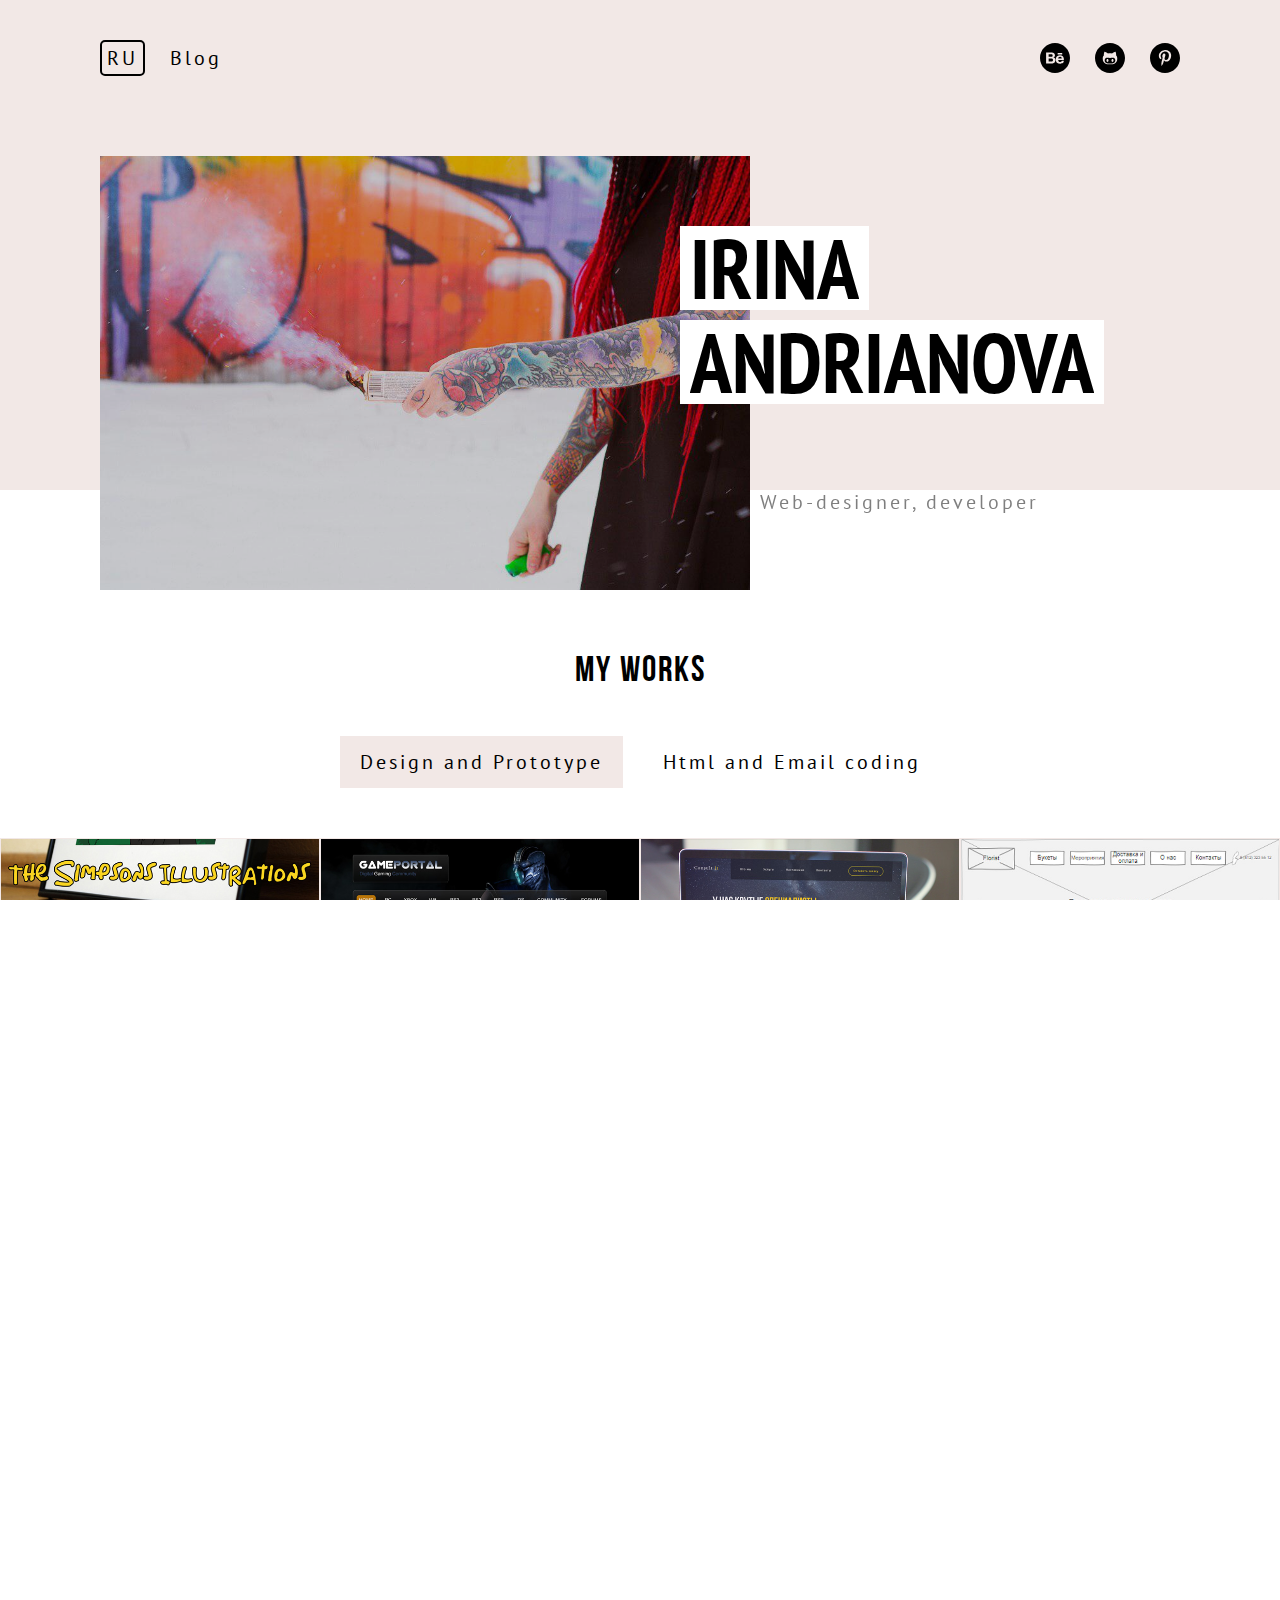
==== commit 51909b38: "+new work" ====
--- a/index.html
+++ b/index.html
@@ -90,6 +90,12 @@
         <div class="tab__content tab__active-content" id="design">
             <div class="tab__item" >
                 <div class="tab__wrap">
+                    <a target="_blank" href="https://www.behance.net/gallery/74804927/The-Simpsons-Illustrations" class="tab__photo-hidden-text" id="simpsonsDesc">The illustrations in the style of the cartoon The Simpsons.</a>
+                    <img src="../img/simpsons.jpg" alt="The Simpsons" class="tab__img">
+                </div>
+            </div>
+            <div class="tab__item" >
+                <div class="tab__wrap">
                     <a target="_blank" href="https://www.behance.net/gallery/41652117/Game-Portal" class="tab__photo-hidden-text" id="gameDesc">Games website layout.</a>
                     <img src="../img/gameportal.jpg" alt="gameportal" class="tab__img">
                 </div>
@@ -179,10 +185,12 @@
             <p class="skills__text">Axure, Adobe Photoshop, Adobe Illustrator, Adobe After Effects, Adobe Edge Animate;</p>
         </div>
         <div class="skills__item">
-            <p class="skills__text"><strong>Frontend:</strong> HTML, CSS (SASS/SCSS), E-mail (Foundation for e-mail, custom solutions), JavaScript (pure, jQuery), CMS (Wordpress, Bitrix, Joomla!). Pug, npm, Gulp.</p>
+            <p class="skills__title">Frontend:</p>
+            <p class="skills__text">HTML, CSS (SASS/SCSS), E-mail (Foundation for e-mail, custom solutions), JavaScript (pure, jQuery), CMS (Wordpress, Bitrix, Joomla!). Pug, npm, Gulp.</p>
         </div>
         <div class="skills__item">
-            <p class="skills__text"><strong id="hobbies">Hobbies:</strong> <span id="hobbiesText">Extreme activities (paragliding, horseback riding, skydiving, travels and hitch-hiking).</span></p>
+            <p class="skills__title" id="hobbies">Hobbies:</p>
+            <p class="skills__text" id="hobbiesText">Extreme activities (paragliding, horseback riding, skydiving, travels and hitch-hiking).</p>
         </div>
     </div>
 </div>
--- a/css/style.css
+++ b/css/style.css
@@ -1,2 +1,2 @@
-@charset "UTF-8";/*! normalize.css v5.0.0 | MIT License | github.com/necolas/normalize.css */html{font-family:sans-serif;line-height:1.15;-ms-text-size-adjust:100%;-webkit-text-size-adjust:100%}body{margin:0}article,aside,footer,header,nav,section{display:block}h1{font-size:2em;margin:.67em 0}figcaption,figure,main{display:block}figure{margin:1em 40px}hr{box-sizing:content-box;height:0;overflow:visible}pre{font-family:monospace,monospace;font-size:1em}a{background-color:transparent;-webkit-text-decoration-skip:objects}a:active,a:hover{outline-width:0}abbr[title]{border-bottom:none;text-decoration:underline;text-decoration:underline dotted}b,strong{font-weight:inherit}b,strong{font-weight:bolder}code,kbd,samp{font-family:monospace,monospace;font-size:1em}dfn{font-style:italic}mark{background-color:#ff0;color:#000}small{font-size:80%}sub,sup{font-size:75%;line-height:0;position:relative;vertical-align:baseline}sub{bottom:-.25em}sup{top:-.5em}audio,video{display:inline-block}audio:not([controls]){display:none;height:0}img{border-style:none}svg:not(:root){overflow:hidden}button,input,optgroup,select,textarea{font-family:sans-serif;font-size:100%;line-height:1.15;margin:0}button,input{overflow:visible}button,select{text-transform:none}[type=reset],[type=submit],button,html [type=button]{-webkit-appearance:button}[type=button]::-moz-focus-inner,[type=reset]::-moz-focus-inner,[type=submit]::-moz-focus-inner,button::-moz-focus-inner{border-style:none;padding:0}[type=button]:-moz-focusring,[type=reset]:-moz-focusring,[type=submit]:-moz-focusring,button:-moz-focusring{outline:1px dotted ButtonText}fieldset{border:1px solid silver;margin:0 2px;padding:.35em .625em .75em}legend{box-sizing:border-box;color:inherit;display:table;max-width:100%;padding:0;white-space:normal}progress{display:inline-block;vertical-align:baseline}textarea{overflow:auto}[type=checkbox],[type=radio]{box-sizing:border-box;padding:0}[type=number]::-webkit-inner-spin-button,[type=number]::-webkit-outer-spin-button{height:auto}[type=search]{-webkit-appearance:textfield;outline-offset:-2px}[type=search]::-webkit-search-cancel-button,[type=search]::-webkit-search-decoration{-webkit-appearance:none}::-webkit-file-upload-button{-webkit-appearance:button;font:inherit}details,menu{display:block}summary{display:list-item}canvas{display:inline-block}template{display:none}[hidden]{display:none}@font-face{font-family:PTSans;src:url(../fonts/PTSans/PT_Sans-Regular.eot);src:url(../fonts/PTSans/PT_Sans-Regular.eot?#iefix) format("embedded-opentype"),url(../fonts/PTSans/PT_Sans-Regular.woff2) format("woff2"),url(../fonts/PTSans/PT_Sans-Regular.woff) format("woff"),url(../fonts/PTSans/PT_Sans-Regular.ttf) format("truetype")}@font-face{font-family:Bebas;src:url("../fonts/Bebas/Bebas Neue Cyrillic.eot") format("embedded-opentype"),url("../fonts/Bebas/Bebas Neue Cyrillic.woff2") format("woff2"),url(../fonts/Bebas/BebasNeueCyrillic.woff) format("woff"),url(../fonts/Bebas/BebasNeueCyrillic.ttf) format("truetype")}@font-face{font-family:Narrow;src:url(../fonts/Narrow/Narrow.eot) format("embedded-opentype"),url(../fonts/Narrow/Narrow.woff2) format("woff2"),url(../fonts/Narrow/Narrow.woff) format("woff"),url(../fonts/Narrow/Narrow.ttf) format("truetype")}body{position:relative;min-height:100vh;height:100%;perspective:1px;transform-style:preserve-3d;overflow-x:hidden}html{font-size:18px;height:100%;overflow:hidden}.footer:after,.header:after,.main-content:after{display:table;clear:both;content:''}p{margin:0 0 8px}a{text-decoration:underline;color:#fff}a a:hover{text-decoration:none}h1,h2,h3,h4,h5,h6{margin:0}img{max-width:100%;height:auto;vertical-align:top}dir,figure,menu,ul{padding:0;margin:0;display:block;list-style-type:disc}label{font-weight:400;display:block;text-align:left}li{list-style-position:inside;list-style:none}body{margin:0}*{box-sizing:border-box}:focus{outline:0}footer{margin-top:auto}body{overflow-y:auto;-webkit-overflow-scrolling:touch;font-family:PTSans;font-weight:400;font-style:normal;font-size:18px;line-height:36px}article,section{width:100%}.header{position:relative}.header .row{height:100%}.wrapp{display:-ms-flexbox;display:flex;-ms-flex-direction:column;flex-direction:column}h1,h2,h3,h4,h5,h6{color:#495058}h1{font-size:24px;font-weight:400;line-height:28px;margin-bottom:0;padding-bottom:25px}h2{font-size:20px;line-height:25px;margin-bottom:0;padding-bottom:10px}h3{font-size:1.66667rem;line-height:1.77778rem;margin-bottom:0;padding-bottom:.94444rem}h4{font-size:1.33333rem;line-height:1.55556rem;margin-bottom:1.11111rem}h5{font-size:1.33333rem;line-height:1.55556rem;margin-bottom:.66667rem}h6{font-size:1rem;line-height:1.11111rem;margin-bottom:0}.container{height:100%;max-width:90%;padding-right:16px;padding-left:16px;width:90%;margin-right:auto;margin-left:auto}@media (min-width:1200px){.container{max-width:1064px}}input[placeholder]{text-overflow:ellipsis}input::-webkit-input-placeholder{opacity:.54;transition:opacity .3s ease}input::-moz-placeholder{opacity:.54;transition:opacity .3s ease}input:-moz-placeholder{opacity:.54;transition:opacity .3s ease}input:-ms-input-placeholder{opacity:.54;transition:opacity .3s ease}input:focus::-webkit-input-placeholder{opacity:0;transition:opacity .3s ease}input:focus::-moz-placeholder{opacity:0;transition:opacity .3s ease}input:focus:-moz-placeholder{opacity:0;transition:opacity .3s ease}input:focus:-ms-input-placeholder{opacity:0;transition:opacity .3s ease}textarea::-webkit-input-placeholder{opacity:.54;transition:opacity .3s ease}textarea::-moz-placeholder{opacity:.54;transition:opacity .3s ease}textarea:-moz-placeholder{opacity:.54;transition:opacity .3s ease}textarea:-ms-input-placeholder{opacity:.54;transition:opacity .3s ease}textarea:focus::-webkit-input-placeholder{opacity:0;transition:opacity .3s ease}textarea:focus::-moz-placeholder{opacity:0;transition:opacity .3s ease}textarea:focus:-moz-placeholder{opacity:0;transition:opacity .3s ease}textarea:focus:-ms-input-placeholder{opacity:0;transition:opacity .3s ease}.container-fluid{box-sizing:border-box;margin-right:auto;margin-left:auto;padding-right:32px;padding-left:32px}.row{-ms-flex:0 1 auto;flex:0 1 auto;box-sizing:border-box;display:-ms-flexbox;display:flex;-ms-flex-direction:row;flex-direction:row;-ms-flex-wrap:wrap;flex-wrap:wrap;margin-right:-16px;margin-left:-16px}.column{box-sizing:border-box;-ms-flex-positive:0;flex-grow:0;-ms-flex-negative:0;flex-shrink:0;padding-right:16px;padding-left:16px}.col-xs{box-sizing:border-box;-ms-flex-positive:0;flex-grow:0;-ms-flex-negative:0;flex-shrink:0;padding-right:16px;padding-left:16px;-ms-flex-positive:1;flex-grow:1;-ms-flex-preferred-size:0;flex-basis:0;max-width:100%}.col-xs-1{box-sizing:border-box;-ms-flex-positive:0;flex-grow:0;-ms-flex-negative:0;flex-shrink:0;padding-right:16px;padding-left:16px;-ms-flex-preferred-size:8.33333%;flex-basis:8.33333%;max-width:8.33333%}.col-xs-2{box-sizing:border-box;-ms-flex-positive:0;flex-grow:0;-ms-flex-negative:0;flex-shrink:0;padding-right:16px;padding-left:16px;-ms-flex-preferred-size:16.66667%;flex-basis:16.66667%;max-width:16.66667%}.col-xs-3{box-sizing:border-box;-ms-flex-positive:0;flex-grow:0;-ms-flex-negative:0;flex-shrink:0;padding-right:16px;padding-left:16px;-ms-flex-preferred-size:25%;flex-basis:25%;max-width:25%}.col-xs-4{box-sizing:border-box;-ms-flex-positive:0;flex-grow:0;-ms-flex-negative:0;flex-shrink:0;padding-right:16px;padding-left:16px;-ms-flex-preferred-size:33.33333%;flex-basis:33.33333%;max-width:33.33333%}.col-xs-5{box-sizing:border-box;-ms-flex-positive:0;flex-grow:0;-ms-flex-negative:0;flex-shrink:0;padding-right:16px;padding-left:16px;-ms-flex-preferred-size:41.66667%;flex-basis:41.66667%;max-width:41.66667%}.col-xs-6{box-sizing:border-box;-ms-flex-positive:0;flex-grow:0;-ms-flex-negative:0;flex-shrink:0;padding-right:16px;padding-left:16px;-ms-flex-preferred-size:50%;flex-basis:50%;max-width:50%}.col-xs-7{box-sizing:border-box;-ms-flex-positive:0;flex-grow:0;-ms-flex-negative:0;flex-shrink:0;padding-right:16px;padding-left:16px;-ms-flex-preferred-size:58.33333%;flex-basis:58.33333%;max-width:58.33333%}.col-xs-8{box-sizing:border-box;-ms-flex-positive:0;flex-grow:0;-ms-flex-negative:0;flex-shrink:0;padding-right:16px;padding-left:16px;-ms-flex-preferred-size:66.66667%;flex-basis:66.66667%;max-width:66.66667%}.col-xs-9{box-sizing:border-box;-ms-flex-positive:0;flex-grow:0;-ms-flex-negative:0;flex-shrink:0;padding-right:16px;padding-left:16px;-ms-flex-preferred-size:75%;flex-basis:75%;max-width:75%}.col-xs-10{box-sizing:border-box;-ms-flex-positive:0;flex-grow:0;-ms-flex-negative:0;flex-shrink:0;padding-right:16px;padding-left:16px;-ms-flex-preferred-size:83.33333%;flex-basis:83.33333%;max-width:83.33333%}.col-xs-11{box-sizing:border-box;-ms-flex-positive:0;flex-grow:0;-ms-flex-negative:0;flex-shrink:0;padding-right:16px;padding-left:16px;-ms-flex-preferred-size:91.66667%;flex-basis:91.66667%;max-width:91.66667%}.col-xs-12{box-sizing:border-box;-ms-flex-positive:0;flex-grow:0;-ms-flex-negative:0;flex-shrink:0;padding-right:16px;padding-left:16px;-ms-flex-preferred-size:100%;flex-basis:100%;max-width:100%}@media screen and (min-width:600px){.col-xm{box-sizing:border-box;-ms-flex-positive:0;flex-grow:0;-ms-flex-negative:0;flex-shrink:0;padding-right:16px;padding-left:16px;-ms-flex-positive:1;flex-grow:1;-ms-flex-preferred-size:0;flex-basis:0;max-width:100%}.col-xm-1{box-sizing:border-box;-ms-flex-positive:0;flex-grow:0;-ms-flex-negative:0;flex-shrink:0;padding-right:16px;padding-left:16px;-ms-flex-preferred-size:8.33333%;flex-basis:8.33333%;max-width:8.33333%}.col-xm-2{box-sizing:border-box;-ms-flex-positive:0;flex-grow:0;-ms-flex-negative:0;flex-shrink:0;padding-right:16px;padding-left:16px;-ms-flex-preferred-size:16.66667%;flex-basis:16.66667%;max-width:16.66667%}.col-xm-3{box-sizing:border-box;-ms-flex-positive:0;flex-grow:0;-ms-flex-negative:0;flex-shrink:0;padding-right:16px;padding-left:16px;-ms-flex-preferred-size:25%;flex-basis:25%;max-width:25%}.col-xm-4{box-sizing:border-box;-ms-flex-positive:0;flex-grow:0;-ms-flex-negative:0;flex-shrink:0;padding-right:16px;padding-left:16px;-ms-flex-preferred-size:33.33333%;flex-basis:33.33333%;max-width:33.33333%}.col-xm-5{box-sizing:border-box;-ms-flex-positive:0;flex-grow:0;-ms-flex-negative:0;flex-shrink:0;padding-right:16px;padding-left:16px;-ms-flex-preferred-size:41.66667%;flex-basis:41.66667%;max-width:41.66667%}.col-xm-6{box-sizing:border-box;-ms-flex-positive:0;flex-grow:0;-ms-flex-negative:0;flex-shrink:0;padding-right:16px;padding-left:16px;-ms-flex-preferred-size:50%;flex-basis:50%;max-width:50%}.col-xm-7{box-sizing:border-box;-ms-flex-positive:0;flex-grow:0;-ms-flex-negative:0;flex-shrink:0;padding-right:16px;padding-left:16px;-ms-flex-preferred-size:58.33333%;flex-basis:58.33333%;max-width:58.33333%}.col-xm-8{box-sizing:border-box;-ms-flex-positive:0;flex-grow:0;-ms-flex-negative:0;flex-shrink:0;padding-right:16px;padding-left:16px;-ms-flex-preferred-size:66.66667%;flex-basis:66.66667%;max-width:66.66667%}.col-xm-9{box-sizing:border-box;-ms-flex-positive:0;flex-grow:0;-ms-flex-negative:0;flex-shrink:0;padding-right:16px;padding-left:16px;-ms-flex-preferred-size:75%;flex-basis:75%;max-width:75%}.col-xm-10{box-sizing:border-box;-ms-flex-positive:0;flex-grow:0;-ms-flex-negative:0;flex-shrink:0;padding-right:16px;padding-left:16px;-ms-flex-preferred-size:83.33333%;flex-basis:83.33333%;max-width:83.33333%}.col-xm-11{box-sizing:border-box;-ms-flex-positive:0;flex-grow:0;-ms-flex-negative:0;flex-shrink:0;padding-right:16px;padding-left:16px;-ms-flex-preferred-size:91.66667%;flex-basis:91.66667%;max-width:91.66667%}.col-xm-12{box-sizing:border-box;-ms-flex-positive:0;flex-grow:0;-ms-flex-negative:0;flex-shrink:0;padding-right:16px;padding-left:16px;-ms-flex-preferred-size:100%;flex-basis:100%;max-width:100%}}@media screen and (min-width:900px){.col-sm{box-sizing:border-box;-ms-flex-positive:0;flex-grow:0;-ms-flex-negative:0;flex-shrink:0;padding-right:16px;padding-left:16px;-ms-flex-positive:1;flex-grow:1;-ms-flex-preferred-size:0;flex-basis:0;max-width:100%}.col-sm-1{box-sizing:border-box;-ms-flex-positive:0;flex-grow:0;-ms-flex-negative:0;flex-shrink:0;padding-right:16px;padding-left:16px;-ms-flex-preferred-size:8.33333%;flex-basis:8.33333%;max-width:8.33333%}.col-sm-2{box-sizing:border-box;-ms-flex-positive:0;flex-grow:0;-ms-flex-negative:0;flex-shrink:0;padding-right:16px;padding-left:16px;-ms-flex-preferred-size:16.66667%;flex-basis:16.66667%;max-width:16.66667%}.col-sm-3{box-sizing:border-box;-ms-flex-positive:0;flex-grow:0;-ms-flex-negative:0;flex-shrink:0;padding-right:16px;padding-left:16px;-ms-flex-preferred-size:25%;flex-basis:25%;max-width:25%}.col-sm-4{box-sizing:border-box;-ms-flex-positive:0;flex-grow:0;-ms-flex-negative:0;flex-shrink:0;padding-right:16px;padding-left:16px;-ms-flex-preferred-size:33.33333%;flex-basis:33.33333%;max-width:33.33333%}.col-sm-5{box-sizing:border-box;-ms-flex-positive:0;flex-grow:0;-ms-flex-negative:0;flex-shrink:0;padding-right:16px;padding-left:16px;-ms-flex-preferred-size:41.66667%;flex-basis:41.66667%;max-width:41.66667%}.col-sm-6{box-sizing:border-box;-ms-flex-positive:0;flex-grow:0;-ms-flex-negative:0;flex-shrink:0;padding-right:16px;padding-left:16px;-ms-flex-preferred-size:50%;flex-basis:50%;max-width:50%}.col-sm-7{box-sizing:border-box;-ms-flex-positive:0;flex-grow:0;-ms-flex-negative:0;flex-shrink:0;padding-right:16px;padding-left:16px;-ms-flex-preferred-size:58.33333%;flex-basis:58.33333%;max-width:58.33333%}.col-sm-8{box-sizing:border-box;-ms-flex-positive:0;flex-grow:0;-ms-flex-negative:0;flex-shrink:0;padding-right:16px;padding-left:16px;-ms-flex-preferred-size:66.66667%;flex-basis:66.66667%;max-width:66.66667%}.col-sm-9{box-sizing:border-box;-ms-flex-positive:0;flex-grow:0;-ms-flex-negative:0;flex-shrink:0;padding-right:16px;padding-left:16px;-ms-flex-preferred-size:75%;flex-basis:75%;max-width:75%}.col-sm-10{box-sizing:border-box;-ms-flex-positive:0;flex-grow:0;-ms-flex-negative:0;flex-shrink:0;padding-right:16px;padding-left:16px;-ms-flex-preferred-size:83.33333%;flex-basis:83.33333%;max-width:83.33333%}.col-sm-11{box-sizing:border-box;-ms-flex-positive:0;flex-grow:0;-ms-flex-negative:0;flex-shrink:0;padding-right:16px;padding-left:16px;-ms-flex-preferred-size:91.66667%;flex-basis:91.66667%;max-width:91.66667%}.col-sm-12{box-sizing:border-box;-ms-flex-positive:0;flex-grow:0;-ms-flex-negative:0;flex-shrink:0;padding-right:16px;padding-left:16px;-ms-flex-preferred-size:100%;flex-basis:100%;max-width:100%}}@media screen and (min-width:990px){.col-md{box-sizing:border-box;-ms-flex-positive:0;flex-grow:0;-ms-flex-negative:0;flex-shrink:0;padding-right:16px;padding-left:16px;-ms-flex-positive:1;flex-grow:1;-ms-flex-preferred-size:0;flex-basis:0;max-width:100%}.col-md-1{box-sizing:border-box;-ms-flex-positive:0;flex-grow:0;-ms-flex-negative:0;flex-shrink:0;padding-right:16px;padding-left:16px;-ms-flex-preferred-size:8.33333%;flex-basis:8.33333%;max-width:8.33333%}.col-md-2{box-sizing:border-box;-ms-flex-positive:0;flex-grow:0;-ms-flex-negative:0;flex-shrink:0;padding-right:16px;padding-left:16px;-ms-flex-preferred-size:16.66667%;flex-basis:16.66667%;max-width:16.66667%}.col-md-3{box-sizing:border-box;-ms-flex-positive:0;flex-grow:0;-ms-flex-negative:0;flex-shrink:0;padding-right:16px;padding-left:16px;-ms-flex-preferred-size:25%;flex-basis:25%;max-width:25%}.col-md-4{box-sizing:border-box;-ms-flex-positive:0;flex-grow:0;-ms-flex-negative:0;flex-shrink:0;padding-right:16px;padding-left:16px;-ms-flex-preferred-size:33.33333%;flex-basis:33.33333%;max-width:33.33333%}.col-md-5{box-sizing:border-box;-ms-flex-positive:0;flex-grow:0;-ms-flex-negative:0;flex-shrink:0;padding-right:16px;padding-left:16px;-ms-flex-preferred-size:41.66667%;flex-basis:41.66667%;max-width:41.66667%}.col-md-6{box-sizing:border-box;-ms-flex-positive:0;flex-grow:0;-ms-flex-negative:0;flex-shrink:0;padding-right:16px;padding-left:16px;-ms-flex-preferred-size:50%;flex-basis:50%;max-width:50%}.col-md-7{box-sizing:border-box;-ms-flex-positive:0;flex-grow:0;-ms-flex-negative:0;flex-shrink:0;padding-right:16px;padding-left:16px;-ms-flex-preferred-size:58.33333%;flex-basis:58.33333%;max-width:58.33333%}.col-md-8{box-sizing:border-box;-ms-flex-positive:0;flex-grow:0;-ms-flex-negative:0;flex-shrink:0;padding-right:16px;padding-left:16px;-ms-flex-preferred-size:66.66667%;flex-basis:66.66667%;max-width:66.66667%}.col-md-9{box-sizing:border-box;-ms-flex-positive:0;flex-grow:0;-ms-flex-negative:0;flex-shrink:0;padding-right:16px;padding-left:16px;-ms-flex-preferred-size:75%;flex-basis:75%;max-width:75%}.col-md-10{box-sizing:border-box;-ms-flex-positive:0;flex-grow:0;-ms-flex-negative:0;flex-shrink:0;padding-right:16px;padding-left:16px;-ms-flex-preferred-size:83.33333%;flex-basis:83.33333%;max-width:83.33333%}.col-md-11{box-sizing:border-box;-ms-flex-positive:0;flex-grow:0;-ms-flex-negative:0;flex-shrink:0;padding-right:16px;padding-left:16px;-ms-flex-preferred-size:91.66667%;flex-basis:91.66667%;max-width:91.66667%}.col-md-12{box-sizing:border-box;-ms-flex-positive:0;flex-grow:0;-ms-flex-negative:0;flex-shrink:0;padding-right:16px;padding-left:16px;-ms-flex-preferred-size:100%;flex-basis:100%;max-width:100%}}@media screen and (min-width:1200px){.col-lg{box-sizing:border-box;-ms-flex-positive:0;flex-grow:0;-ms-flex-negative:0;flex-shrink:0;padding-right:16px;padding-left:16px;-ms-flex-positive:1;flex-grow:1;-ms-flex-preferred-size:0;flex-basis:0;max-width:100%}.col-lg-1{box-sizing:border-box;-ms-flex-positive:0;flex-grow:0;-ms-flex-negative:0;flex-shrink:0;padding-right:16px;padding-left:16px;-ms-flex-preferred-size:8.33333%;flex-basis:8.33333%;max-width:8.33333%}.col-lg-2{box-sizing:border-box;-ms-flex-positive:0;flex-grow:0;-ms-flex-negative:0;flex-shrink:0;padding-right:16px;padding-left:16px;-ms-flex-preferred-size:16.66667%;flex-basis:16.66667%;max-width:16.66667%}.col-lg-3{box-sizing:border-box;-ms-flex-positive:0;flex-grow:0;-ms-flex-negative:0;flex-shrink:0;padding-right:16px;padding-left:16px;-ms-flex-preferred-size:25%;flex-basis:25%;max-width:25%}.col-lg-4{box-sizing:border-box;-ms-flex-positive:0;flex-grow:0;-ms-flex-negative:0;flex-shrink:0;padding-right:16px;padding-left:16px;-ms-flex-preferred-size:33.33333%;flex-basis:33.33333%;max-width:33.33333%}.col-lg-5{box-sizing:border-box;-ms-flex-positive:0;flex-grow:0;-ms-flex-negative:0;flex-shrink:0;padding-right:16px;padding-left:16px;-ms-flex-preferred-size:41.66667%;flex-basis:41.66667%;max-width:41.66667%}.col-lg-6{box-sizing:border-box;-ms-flex-positive:0;flex-grow:0;-ms-flex-negative:0;flex-shrink:0;padding-right:16px;padding-left:16px;-ms-flex-preferred-size:50%;flex-basis:50%;max-width:50%}.col-lg-7{box-sizing:border-box;-ms-flex-positive:0;flex-grow:0;-ms-flex-negative:0;flex-shrink:0;padding-right:16px;padding-left:16px;-ms-flex-preferred-size:58.33333%;flex-basis:58.33333%;max-width:58.33333%}.col-lg-8{box-sizing:border-box;-ms-flex-positive:0;flex-grow:0;-ms-flex-negative:0;flex-shrink:0;padding-right:16px;padding-left:16px;-ms-flex-preferred-size:66.66667%;flex-basis:66.66667%;max-width:66.66667%}.col-lg-9{box-sizing:border-box;-ms-flex-positive:0;flex-grow:0;-ms-flex-negative:0;flex-shrink:0;padding-right:16px;padding-left:16px;-ms-flex-preferred-size:75%;flex-basis:75%;max-width:75%}.col-lg-10{box-sizing:border-box;-ms-flex-positive:0;flex-grow:0;-ms-flex-negative:0;flex-shrink:0;padding-right:16px;padding-left:16px;-ms-flex-preferred-size:83.33333%;flex-basis:83.33333%;max-width:83.33333%}.col-lg-11{box-sizing:border-box;-ms-flex-positive:0;flex-grow:0;-ms-flex-negative:0;flex-shrink:0;padding-right:16px;padding-left:16px;-ms-flex-preferred-size:91.66667%;flex-basis:91.66667%;max-width:91.66667%}.col-lg-12{box-sizing:border-box;-ms-flex-positive:0;flex-grow:0;-ms-flex-negative:0;flex-shrink:0;padding-right:16px;padding-left:16px;-ms-flex-preferred-size:100%;flex-basis:100%;max-width:100%}}.col-xs-offset-1{box-sizing:border-box;-ms-flex-positive:0;flex-grow:0;-ms-flex-negative:0;flex-shrink:0;padding-right:16px;padding-left:16px;margin-left:8.33333%}.col-xs-offset-2{box-sizing:border-box;-ms-flex-positive:0;flex-grow:0;-ms-flex-negative:0;flex-shrink:0;padding-right:16px;padding-left:16px;margin-left:16.66667%}.col-xs-offset-3{box-sizing:border-box;-ms-flex-positive:0;flex-grow:0;-ms-flex-negative:0;flex-shrink:0;padding-right:16px;padding-left:16px;margin-left:25%}.col-xs-offset-4{box-sizing:border-box;-ms-flex-positive:0;flex-grow:0;-ms-flex-negative:0;flex-shrink:0;padding-right:16px;padding-left:16px;margin-left:33.33333%}.col-xs-offset-5{box-sizing:border-box;-ms-flex-positive:0;flex-grow:0;-ms-flex-negative:0;flex-shrink:0;padding-right:16px;padding-left:16px;margin-left:41.66667%}.col-xs-offset-6{box-sizing:border-box;-ms-flex-positive:0;flex-grow:0;-ms-flex-negative:0;flex-shrink:0;padding-right:16px;padding-left:16px;margin-left:50%}.col-xs-offset-7{box-sizing:border-box;-ms-flex-positive:0;flex-grow:0;-ms-flex-negative:0;flex-shrink:0;padding-right:16px;padding-left:16px;margin-left:58.33333%}.col-xs-offset-8{box-sizing:border-box;-ms-flex-positive:0;flex-grow:0;-ms-flex-negative:0;flex-shrink:0;padding-right:16px;padding-left:16px;margin-left:66.66667%}.col-xs-offset-9{box-sizing:border-box;-ms-flex-positive:0;flex-grow:0;-ms-flex-negative:0;flex-shrink:0;padding-right:16px;padding-left:16px;margin-left:75%}.col-xs-offset-10{box-sizing:border-box;-ms-flex-positive:0;flex-grow:0;-ms-flex-negative:0;flex-shrink:0;padding-right:16px;padding-left:16px;margin-left:83.33333%}.col-xs-offset-11{box-sizing:border-box;-ms-flex-positive:0;flex-grow:0;-ms-flex-negative:0;flex-shrink:0;padding-right:16px;padding-left:16px;margin-left:91.66667%}.col-xs-offset-12{box-sizing:border-box;-ms-flex-positive:0;flex-grow:0;-ms-flex-negative:0;flex-shrink:0;padding-right:16px;padding-left:16px;margin-left:100%}@media screen and (min-width:600px){.col-xm-offset-1{box-sizing:border-box;-ms-flex-positive:0;flex-grow:0;-ms-flex-negative:0;flex-shrink:0;padding-right:16px;padding-left:16px;margin-left:8.33333%}}@media screen and (min-width:600px){.col-xm-offset-2{box-sizing:border-box;-ms-flex-positive:0;flex-grow:0;-ms-flex-negative:0;flex-shrink:0;padding-right:16px;padding-left:16px;margin-left:16.66667%}}@media screen and (min-width:600px){.col-xm-offset-3{box-sizing:border-box;-ms-flex-positive:0;flex-grow:0;-ms-flex-negative:0;flex-shrink:0;padding-right:16px;padding-left:16px;margin-left:25%}}@media screen and (min-width:600px){.col-xm-offset-4{box-sizing:border-box;-ms-flex-positive:0;flex-grow:0;-ms-flex-negative:0;flex-shrink:0;padding-right:16px;padding-left:16px;margin-left:33.33333%}}@media screen and (min-width:600px){.col-xm-offset-5{box-sizing:border-box;-ms-flex-positive:0;flex-grow:0;-ms-flex-negative:0;flex-shrink:0;padding-right:16px;padding-left:16px;margin-left:41.66667%}}@media screen and (min-width:600px){.col-xm-offset-6{box-sizing:border-box;-ms-flex-positive:0;flex-grow:0;-ms-flex-negative:0;flex-shrink:0;padding-right:16px;padding-left:16px;margin-left:50%}}@media screen and (min-width:600px){.col-xm-offset-7{box-sizing:border-box;-ms-flex-positive:0;flex-grow:0;-ms-flex-negative:0;flex-shrink:0;padding-right:16px;padding-left:16px;margin-left:58.33333%}}@media screen and (min-width:600px){.col-xm-offset-8{box-sizing:border-box;-ms-flex-positive:0;flex-grow:0;-ms-flex-negative:0;flex-shrink:0;padding-right:16px;padding-left:16px;margin-left:66.66667%}}@media screen and (min-width:600px){.col-xm-offset-9{box-sizing:border-box;-ms-flex-positive:0;flex-grow:0;-ms-flex-negative:0;flex-shrink:0;padding-right:16px;padding-left:16px;margin-left:75%}}@media screen and (min-width:600px){.col-xm-offset-10{box-sizing:border-box;-ms-flex-positive:0;flex-grow:0;-ms-flex-negative:0;flex-shrink:0;padding-right:16px;padding-left:16px;margin-left:83.33333%}}@media screen and (min-width:600px){.col-xm-offset-11{box-sizing:border-box;-ms-flex-positive:0;flex-grow:0;-ms-flex-negative:0;flex-shrink:0;padding-right:16px;padding-left:16px;margin-left:91.66667%}}@media screen and (min-width:600px){.col-xm-offset-12{box-sizing:border-box;-ms-flex-positive:0;flex-grow:0;-ms-flex-negative:0;flex-shrink:0;padding-right:16px;padding-left:16px;margin-left:100%}}@media screen and (min-width:900px){.col-sm-offset-1{box-sizing:border-box;-ms-flex-positive:0;flex-grow:0;-ms-flex-negative:0;flex-shrink:0;padding-right:16px;padding-left:16px;margin-left:8.33333%}}@media screen and (min-width:900px){.col-sm-offset-2{box-sizing:border-box;-ms-flex-positive:0;flex-grow:0;-ms-flex-negative:0;flex-shrink:0;padding-right:16px;padding-left:16px;margin-left:16.66667%}}@media screen and (min-width:900px){.col-sm-offset-3{box-sizing:border-box;-ms-flex-positive:0;flex-grow:0;-ms-flex-negative:0;flex-shrink:0;padding-right:16px;padding-left:16px;margin-left:25%}}@media screen and (min-width:900px){.col-sm-offset-4{box-sizing:border-box;-ms-flex-positive:0;flex-grow:0;-ms-flex-negative:0;flex-shrink:0;padding-right:16px;padding-left:16px;margin-left:33.33333%}}@media screen and (min-width:900px){.col-sm-offset-5{box-sizing:border-box;-ms-flex-positive:0;flex-grow:0;-ms-flex-negative:0;flex-shrink:0;padding-right:16px;padding-left:16px;margin-left:41.66667%}}@media screen and (min-width:900px){.col-sm-offset-6{box-sizing:border-box;-ms-flex-positive:0;flex-grow:0;-ms-flex-negative:0;flex-shrink:0;padding-right:16px;padding-left:16px;margin-left:50%}}@media screen and (min-width:900px){.col-sm-offset-7{box-sizing:border-box;-ms-flex-positive:0;flex-grow:0;-ms-flex-negative:0;flex-shrink:0;padding-right:16px;padding-left:16px;margin-left:58.33333%}}@media screen and (min-width:900px){.col-sm-offset-8{box-sizing:border-box;-ms-flex-positive:0;flex-grow:0;-ms-flex-negative:0;flex-shrink:0;padding-right:16px;padding-left:16px;margin-left:66.66667%}}@media screen and (min-width:900px){.col-sm-offset-9{box-sizing:border-box;-ms-flex-positive:0;flex-grow:0;-ms-flex-negative:0;flex-shrink:0;padding-right:16px;padding-left:16px;margin-left:75%}}@media screen and (min-width:900px){.col-sm-offset-10{box-sizing:border-box;-ms-flex-positive:0;flex-grow:0;-ms-flex-negative:0;flex-shrink:0;padding-right:16px;padding-left:16px;margin-left:83.33333%}}@media screen and (min-width:900px){.col-sm-offset-11{box-sizing:border-box;-ms-flex-positive:0;flex-grow:0;-ms-flex-negative:0;flex-shrink:0;padding-right:16px;padding-left:16px;margin-left:91.66667%}}@media screen and (min-width:900px){.col-sm-offset-12{box-sizing:border-box;-ms-flex-positive:0;flex-grow:0;-ms-flex-negative:0;flex-shrink:0;padding-right:16px;padding-left:16px;margin-left:100%}}@media screen and (min-width:990px){.col-md-offset-1{box-sizing:border-box;-ms-flex-positive:0;flex-grow:0;-ms-flex-negative:0;flex-shrink:0;padding-right:16px;padding-left:16px;margin-left:8.33333%}}@media screen and (min-width:990px){.col-md-offset-2{box-sizing:border-box;-ms-flex-positive:0;flex-grow:0;-ms-flex-negative:0;flex-shrink:0;padding-right:16px;padding-left:16px;margin-left:16.66667%}}@media screen and (min-width:990px){.col-md-offset-3{box-sizing:border-box;-ms-flex-positive:0;flex-grow:0;-ms-flex-negative:0;flex-shrink:0;padding-right:16px;padding-left:16px;margin-left:25%}}@media screen and (min-width:990px){.col-md-offset-4{box-sizing:border-box;-ms-flex-positive:0;flex-grow:0;-ms-flex-negative:0;flex-shrink:0;padding-right:16px;padding-left:16px;margin-left:33.33333%}}@media screen and (min-width:990px){.col-md-offset-5{box-sizing:border-box;-ms-flex-positive:0;flex-grow:0;-ms-flex-negative:0;flex-shrink:0;padding-right:16px;padding-left:16px;margin-left:41.66667%}}@media screen and (min-width:990px){.col-md-offset-6{box-sizing:border-box;-ms-flex-positive:0;flex-grow:0;-ms-flex-negative:0;flex-shrink:0;padding-right:16px;padding-left:16px;margin-left:50%}}@media screen and (min-width:990px){.col-md-offset-7{box-sizing:border-box;-ms-flex-positive:0;flex-grow:0;-ms-flex-negative:0;flex-shrink:0;padding-right:16px;padding-left:16px;margin-left:58.33333%}}@media screen and (min-width:990px){.col-md-offset-8{box-sizing:border-box;-ms-flex-positive:0;flex-grow:0;-ms-flex-negative:0;flex-shrink:0;padding-right:16px;padding-left:16px;margin-left:66.66667%}}@media screen and (min-width:990px){.col-md-offset-9{box-sizing:border-box;-ms-flex-positive:0;flex-grow:0;-ms-flex-negative:0;flex-shrink:0;padding-right:16px;padding-left:16px;margin-left:75%}}@media screen and (min-width:990px){.col-md-offset-10{box-sizing:border-box;-ms-flex-positive:0;flex-grow:0;-ms-flex-negative:0;flex-shrink:0;padding-right:16px;padding-left:16px;margin-left:83.33333%}}@media screen and (min-width:990px){.col-md-offset-11{box-sizing:border-box;-ms-flex-positive:0;flex-grow:0;-ms-flex-negative:0;flex-shrink:0;padding-right:16px;padding-left:16px;margin-left:91.66667%}}@media screen and (min-width:990px){.col-md-offset-12{box-sizing:border-box;-ms-flex-positive:0;flex-grow:0;-ms-flex-negative:0;flex-shrink:0;padding-right:16px;padding-left:16px;margin-left:100%}}@media screen and (min-width:1200px){.col-lg-offset-1{box-sizing:border-box;-ms-flex-positive:0;flex-grow:0;-ms-flex-negative:0;flex-shrink:0;padding-right:16px;padding-left:16px;margin-left:8.33333%}}@media screen and (min-width:1200px){.col-lg-offset-2{box-sizing:border-box;-ms-flex-positive:0;flex-grow:0;-ms-flex-negative:0;flex-shrink:0;padding-right:16px;padding-left:16px;margin-left:16.66667%}}@media screen and (min-width:1200px){.col-lg-offset-3{box-sizing:border-box;-ms-flex-positive:0;flex-grow:0;-ms-flex-negative:0;flex-shrink:0;padding-right:16px;padding-left:16px;margin-left:25%}}@media screen and (min-width:1200px){.col-lg-offset-4{box-sizing:border-box;-ms-flex-positive:0;flex-grow:0;-ms-flex-negative:0;flex-shrink:0;padding-right:16px;padding-left:16px;margin-left:33.33333%}}@media screen and (min-width:1200px){.col-lg-offset-5{box-sizing:border-box;-ms-flex-positive:0;flex-grow:0;-ms-flex-negative:0;flex-shrink:0;padding-right:16px;padding-left:16px;margin-left:41.66667%}}@media screen and (min-width:1200px){.col-lg-offset-6{box-sizing:border-box;-ms-flex-positive:0;flex-grow:0;-ms-flex-negative:0;flex-shrink:0;padding-right:16px;padding-left:16px;margin-left:50%}}@media screen and (min-width:1200px){.col-lg-offset-7{box-sizing:border-box;-ms-flex-positive:0;flex-grow:0;-ms-flex-negative:0;flex-shrink:0;padding-right:16px;padding-left:16px;margin-left:58.33333%}}@media screen and (min-width:1200px){.col-lg-offset-8{box-sizing:border-box;-ms-flex-positive:0;flex-grow:0;-ms-flex-negative:0;flex-shrink:0;padding-right:16px;padding-left:16px;margin-left:66.66667%}}@media screen and (min-width:1200px){.col-lg-offset-9{box-sizing:border-box;-ms-flex-positive:0;flex-grow:0;-ms-flex-negative:0;flex-shrink:0;padding-right:16px;padding-left:16px;margin-left:75%}}@media screen and (min-width:1200px){.col-lg-offset-10{box-sizing:border-box;-ms-flex-positive:0;flex-grow:0;-ms-flex-negative:0;flex-shrink:0;padding-right:16px;padding-left:16px;margin-left:83.33333%}}@media screen and (min-width:1200px){.col-lg-offset-11{box-sizing:border-box;-ms-flex-positive:0;flex-grow:0;-ms-flex-negative:0;flex-shrink:0;padding-right:16px;padding-left:16px;margin-left:91.66667%}}@media screen and (min-width:1200px){.col-lg-offset-12{box-sizing:border-box;-ms-flex-positive:0;flex-grow:0;-ms-flex-negative:0;flex-shrink:0;padding-right:16px;padding-left:16px;margin-left:100%}}.start-xs{-ms-flex-pack:start;justify-content:flex-start}@media screen and (min-width:600px){.start-xm{-ms-flex-pack:start;justify-content:flex-start}}@media screen and (min-width:900px){.start-sm{-ms-flex-pack:start;justify-content:flex-start}}@media screen and (min-width:990px){.start-md{-ms-flex-pack:start;justify-content:flex-start}}@media screen and (min-width:1200px){.start-lg{-ms-flex-pack:start;justify-content:flex-start}}.center-xs{-ms-flex-pack:center;justify-content:center}@media screen and (min-width:600px){.center-xm{-ms-flex-pack:center;justify-content:center}}@media screen and (min-width:900px){.center-sm{-ms-flex-pack:center;justify-content:center}}@media screen and (min-width:990px){.center-md{-ms-flex-pack:center;justify-content:center}}@media screen and (min-width:1200px){.center-lg{-ms-flex-pack:center;justify-content:center}}.end-xs{-ms-flex-pack:end;justify-content:flex-end}@media screen and (min-width:600px){.end-xm{-ms-flex-pack:end;justify-content:flex-end}}@media screen and (min-width:900px){.end-sm{-ms-flex-pack:end;justify-content:flex-end}}@media screen and (min-width:990px){.end-md{-ms-flex-pack:end;justify-content:flex-end}}@media screen and (min-width:1200px){.end-lg{-ms-flex-pack:end;justify-content:flex-end}}.top-xs{-ms-flex-align:start;align-items:flex-start}@media screen and (min-width:600px){.top-xm{-ms-flex-align:start;align-items:flex-start}}@media screen and (min-width:900px){.top-sm{-ms-flex-align:start;align-items:flex-start}}@media screen and (min-width:990px){.top-md{-ms-flex-align:start;align-items:flex-start}}@media screen and (min-width:1200px){.top-lg{-ms-flex-align:start;align-items:flex-start}}.middle-xs{-ms-flex-align:center;align-items:center}@media screen and (min-width:600px){.middle-xm{-ms-flex-align:center;align-items:center}}@media screen and (min-width:900px){.middle-sm{-ms-flex-align:center;align-items:center}}@media screen and (min-width:990px){.middle-md{-ms-flex-align:center;align-items:center}}@media screen and (min-width:1200px){.middle-lg{-ms-flex-align:center;align-items:center}}.bottom-xs{-ms-flex-align:end;align-items:flex-end}@media screen and (min-width:600px){.bottom-xm{-ms-flex-align:end;align-items:flex-end}}@media screen and (min-width:900px){.bottom-sm{-ms-flex-align:end;align-items:flex-end}}@media screen and (min-width:990px){.bottom-md{-ms-flex-align:end;align-items:flex-end}}@media screen and (min-width:1200px){.bottom-lg{-ms-flex-align:end;align-items:flex-end}}.around-xs{-ms-flex-pack:distribute;justify-content:space-around}@media screen and (min-width:600px){.around-xm{-ms-flex-pack:distribute;justify-content:space-around}}@media screen and (min-width:900px){.around-sm{-ms-flex-pack:distribute;justify-content:space-around}}@media screen and (min-width:990px){.around-md{-ms-flex-pack:distribute;justify-content:space-around}}@media screen and (min-width:1200px){.around-lg{-ms-flex-pack:distribute;justify-content:space-around}}.between-xs{-ms-flex-pack:justify;justify-content:space-between}@media screen and (min-width:600px){.between-xm{-ms-flex-pack:justify;justify-content:space-between}}@media screen and (min-width:900px){.between-sm{-ms-flex-pack:justify;justify-content:space-between}}@media screen and (min-width:990px){.between-md{-ms-flex-pack:justify;justify-content:space-between}}@media screen and (min-width:1200px){.between-lg{-ms-flex-pack:justify;justify-content:space-between}}.first-xs{-ms-flex-order:-1;order:-1}@media screen and (min-width:600px){.first-xm{-ms-flex-order:-1;order:-1}}@media screen and (min-width:900px){.first-sm{-ms-flex-order:-1;order:-1}}@media screen and (min-width:990px){.first-md{-ms-flex-order:-1;order:-1}}@media screen and (min-width:1200px){.first-lg{-ms-flex-order:-1;order:-1}}.last-xs{-ms-flex-order:1;order:1}@media screen and (min-width:600px){.last-xm{-ms-flex-order:1;order:1}}@media screen and (min-width:900px){.last-sm{-ms-flex-order:1;order:1}}@media screen and (min-width:990px){.last-md{-ms-flex-order:1;order:1}}@media screen and (min-width:1200px){.last-lg{-ms-flex-order:1;order:1}}.reverse-xs{-ms-flex-direction:row-reverse;flex-direction:row-reverse}@media screen and (min-width:600px){.reverse-xm{-ms-flex-direction:row-reverse;flex-direction:row-reverse}}@media screen and (min-width:900px){.reverse-sm{-ms-flex-direction:row-reverse;flex-direction:row-reverse}}@media screen and (min-width:990px){.reverse-md{-ms-flex-direction:row-reverse;flex-direction:row-reverse}}@media screen and (min-width:1200px){.reverse-lg{-ms-flex-direction:row-reverse;flex-direction:row-reverse}}section{padding:60px}section:after{display:table;clear:both;content:''}.section__content{-ms-flex-order:1;order:1}@media (max-width:900px){.section__content{-ms-flex-order:0;order:0}}.blog__wrapper{display:-ms-flexbox;display:flex;-ms-flex-direction:column;flex-direction:column;height:100%}.blog__container{background:#fff;-ms-flex:1 0 auto;flex:1 0 auto;padding:30px 100px}@media (max-width:599px){.blog__container{padding:20px 40px}}.blog__article{line-height:24px}.blog__title{font-family:Bebas;font-weight:400;font-style:normal;font-size:36px;padding:20px 0;letter-spacing:2px;text-align:left;color:#000}.blog__code{background:#f3f3f3;padding:10px;border-radius:3px}.ta-c{text-align:center}.mobile-gap{margin-bottom:16px}@media (min-width:600px){.mobile-gap{margin-bottom:0}}.mobile-full-width{width:100%}.assistive-text,.invisible,.screen-reader-text{position:absolute;width:1px;height:1px;margin:-1px;border:0;padding:0;clip:rect(0 0 0 0);overflow:hidden}.block-header{color:#4f5255}.block-title{font-size:20px;margin-bottom:8px;line-height:25px}.block-title a{text-decoration:none}.block-title a:hover{text-decoration:underline}.sitebar-title{font-size:16px;line-height:20px}.font-md{color:#000}.header{background:#f2e8e6;width:100%;color:#000;display:-ms-flexbox;display:flex;-ms-flex-direction:column;flex-direction:column}.header__interlink{display:inline-block;border:2px solid #000;border-radius:5px;padding:5px}.header__nav{margin-left:20px;color:#000;transition:.5s;line-height:22px;font-size:20px;letter-spacing:3px;text-decoration:none}.header__nav:hover{color:rgba(0,0,0,.5)}@media (max-width:599px){.header__nav:first-child{margin-left:0}}.header__socials{margin:40px 80px;line-height:0;display:-ms-flexbox;display:flex;-ms-flex-pack:justify;justify-content:space-between;-ms-flex-align:center;align-items:center}@media (max-width:599px){.header__socials{margin:20px 40px}}.header__link{display:inline-block;height:30px;width:30px;fill:#000;margin-right:20px;transition:.5s}.header__link:hover{fill:rgba(0,0,0,.5)}@media (max-width:599px){.header__link:last-child{margin-right:0}}.logo{display:-ms-flexbox;display:flex;-ms-flex-align:center;align-items:center;margin:40px 100px;margin-bottom:-100px}@media (max-width:900px){.logo{-ms-flex-direction:column-reverse;flex-direction:column-reverse;-ms-flex-align:start;align-items:flex-start}}@media (max-width:599px){.logo{margin:20px 40px;margin-bottom:-100px}}.logo__block{display:-ms-flexbox;display:flex;-ms-flex-direction:column;flex-direction:column;-ms-flex-pack:center;justify-content:center;-ms-flex-align:start;align-items:flex-start}.logo__text{font-family:Narrow;font-weight:400;font-style:normal;text-transform:uppercase;font-size:84px;line-height:1;background:#fff;display:-ms-inline-flexbox;display:inline-flex;margin-bottom:10px;-ms-flex-align:center;align-items:center;position:relative;margin-left:-70px;padding:0 10px}.logo__text span{display:inline-block;overflow:hidden}@media (max-width:1140px){.logo__text{margin-left:-230px}}@media (max-width:900px){.logo__text{margin:5px 0;font-size:50px}}.logo__description{font-size:20px;letter-spacing:3px;margin-top:70px;margin-left:10px;opacity:.5;text-align:center}@media (max-width:1140px){.logo__description{font-size:16px;margin-top:50px}}@media (max-width:900px){.logo__description{margin:10px 0}}.logo__photo{width:650px;filter:brightness(80%)}@media (max-width:1140px){.logo__photo{width:550px}}.content{padding:0;color:#000;background:#f2e8e6;margin-top:60px}.content__wrap{display:-ms-flexbox;display:flex;margin:40px 100px;margin-bottom:-100px}@media (max-width:900px){.content__wrap{-ms-flex-direction:column-reverse;flex-direction:column-reverse;-ms-flex-align:center;align-items:center}}@media (max-width:599px){.content__wrap{margin:40px;margin-bottom:-100px}}.content__photo{width:40%}@media (max-width:900px){.content__photo{width:100%;text-align:center}}.content__img{width:420px;border:20px solid #fff}@media (max-width:900px){.content__img{width:300px}}.content__block{width:60%;padding:20px 0 0 20px}@media (max-width:900px){.content__block{width:100%;padding:0}}.content__title{font-family:Bebas;font-weight:400;font-style:normal;letter-spacing:2px;text-align:center;font-size:36px;margin-bottom:40px}.content__text{max-width:900px;margin:0 auto;padding-bottom:20px;font-size:20px;line-height:26px;opacity:.5}.content a{color:#000;opacity:.5;transition:.5s}.content a:hover{opacity:1}.works{padding-top:160px}.works__title{font-family:Bebas;font-weight:400;font-style:normal;letter-spacing:2px;text-align:center;font-size:36px;margin-bottom:40px;color:#000}.tab__content{display:none;-ms-flex-direction:row;flex-direction:row;-ms-flex-pack:start;justify-content:flex-start;-ms-flex-wrap:wrap;flex-wrap:wrap}.tab__link.tab__active-link{background:#f2e8e6}.tab__link{text-decoration:none;display:inline-block;color:#000;transition:.3s;padding:15px 20px;transition:.5s;line-height:22px;font-size:20px;letter-spacing:3px;margin:10px}.tab__link:hover{background:#f2e8e6}.tab__item{display:inline-block;position:relative;padding:0;transition:.5s;width:25%}@media (min-width:600px) and (max-width:900px){.tab__item{width:33.33%}}@media (max-width:599px){.tab__item{width:100%}}.tab__title{color:#000;font-weight:700}.tab__links{display:-ms-flexbox;display:flex;-ms-flex-pack:center;justify-content:center;-ms-flex-wrap:wrap;flex-wrap:wrap;margin-bottom:40px}.tab__img{width:100%;object-fit:cover;object-position:50% 50%;border:1px solid #f2e8e6}.tab__text{padding:20px}.tab__description{line-height:24px}.tab__wrap{position:relative}.tab__photo-hidden-text{position:absolute;top:0;left:0;width:100%;height:100%;padding:15px;color:rgba(0,0,0,.5);background:#f2e8e6;display:-ms-flexbox;display:flex;-ms-flex-pack:center;justify-content:center;opacity:0;text-decoration:none;transition:all .4s;font-size:18px;line-height:22px}.tab__photo-hidden-text:hover{opacity:1}.tab__content.tab__active-content{display:-ms-flexbox;display:flex}.skills{padding:0;padding-top:160px;margin:0 100px}.skills__head{font-family:Bebas;font-weight:400;font-style:normal;letter-spacing:2px;text-align:center;font-size:36px;margin-bottom:40px;color:#000}.skills__content{display:-ms-flexbox;display:flex}@media (max-width:599px){.skills__content{-ms-flex-direction:column;flex-direction:column}}.skills__item{margin:20px;width:33%}@media (max-width:599px){.skills__item{width:100%;margin:20px 0}}.skills__title{font-weight:700;background:#ffdbda;padding:10px}.skills__text{padding-bottom:20px;font-size:20px;line-height:26px;opacity:.5}.footer{background:#060606;padding:30px 30px 25px;width:100%;-ms-flex:0 0 auto;flex:0 0 auto}.footer__content{text-align:center;margin:0 0 25px;color:#fff}.footer__socials{margin:40px 0 20px;line-height:0;display:-ms-flexbox;display:flex;-ms-flex-pack:center;justify-content:center;-ms-flex-align:center;align-items:center}.footer__link{display:inline-block;height:30px;width:30px;fill:#fff;margin-right:20px;transition:.5s}.footer__link:last-child{margin-right:0}.footer__link:hover{fill:rgba(255,255,255,.5)}
-/*# sourceMappingURL=[data-uri]